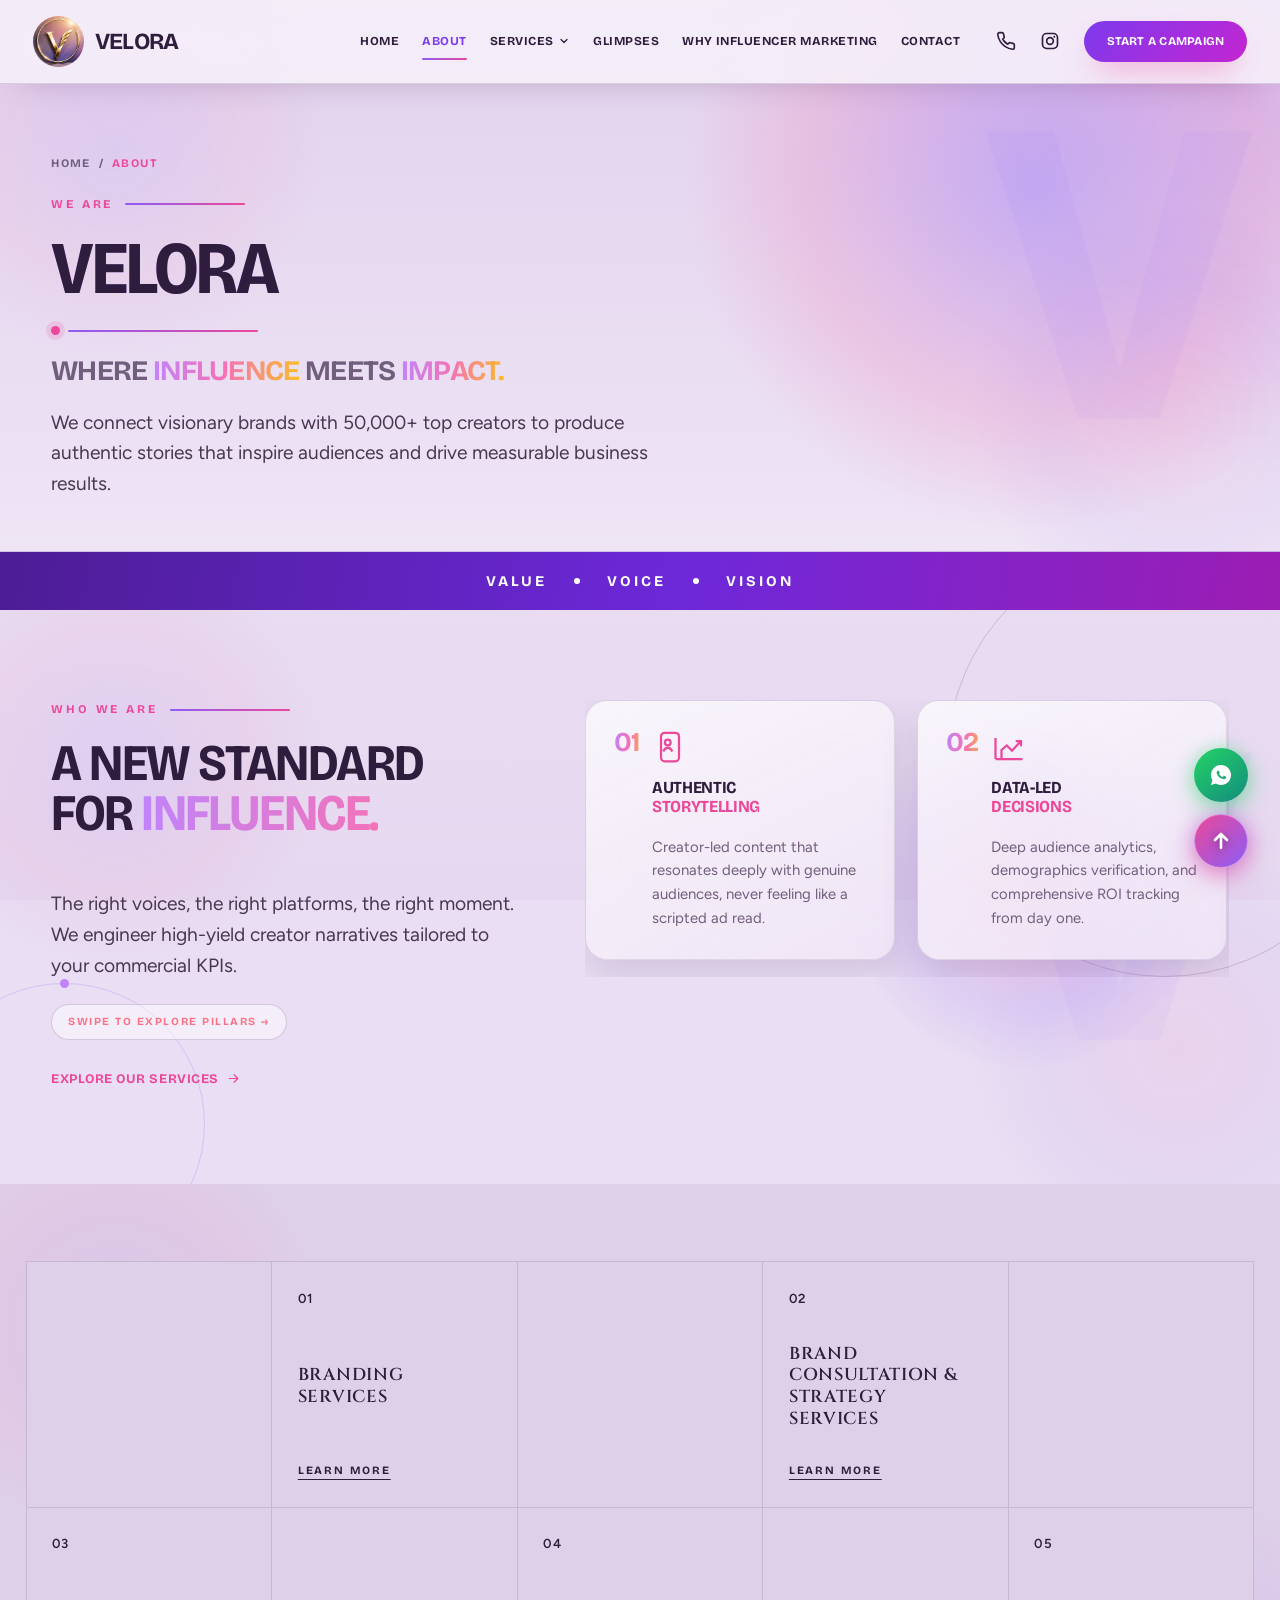
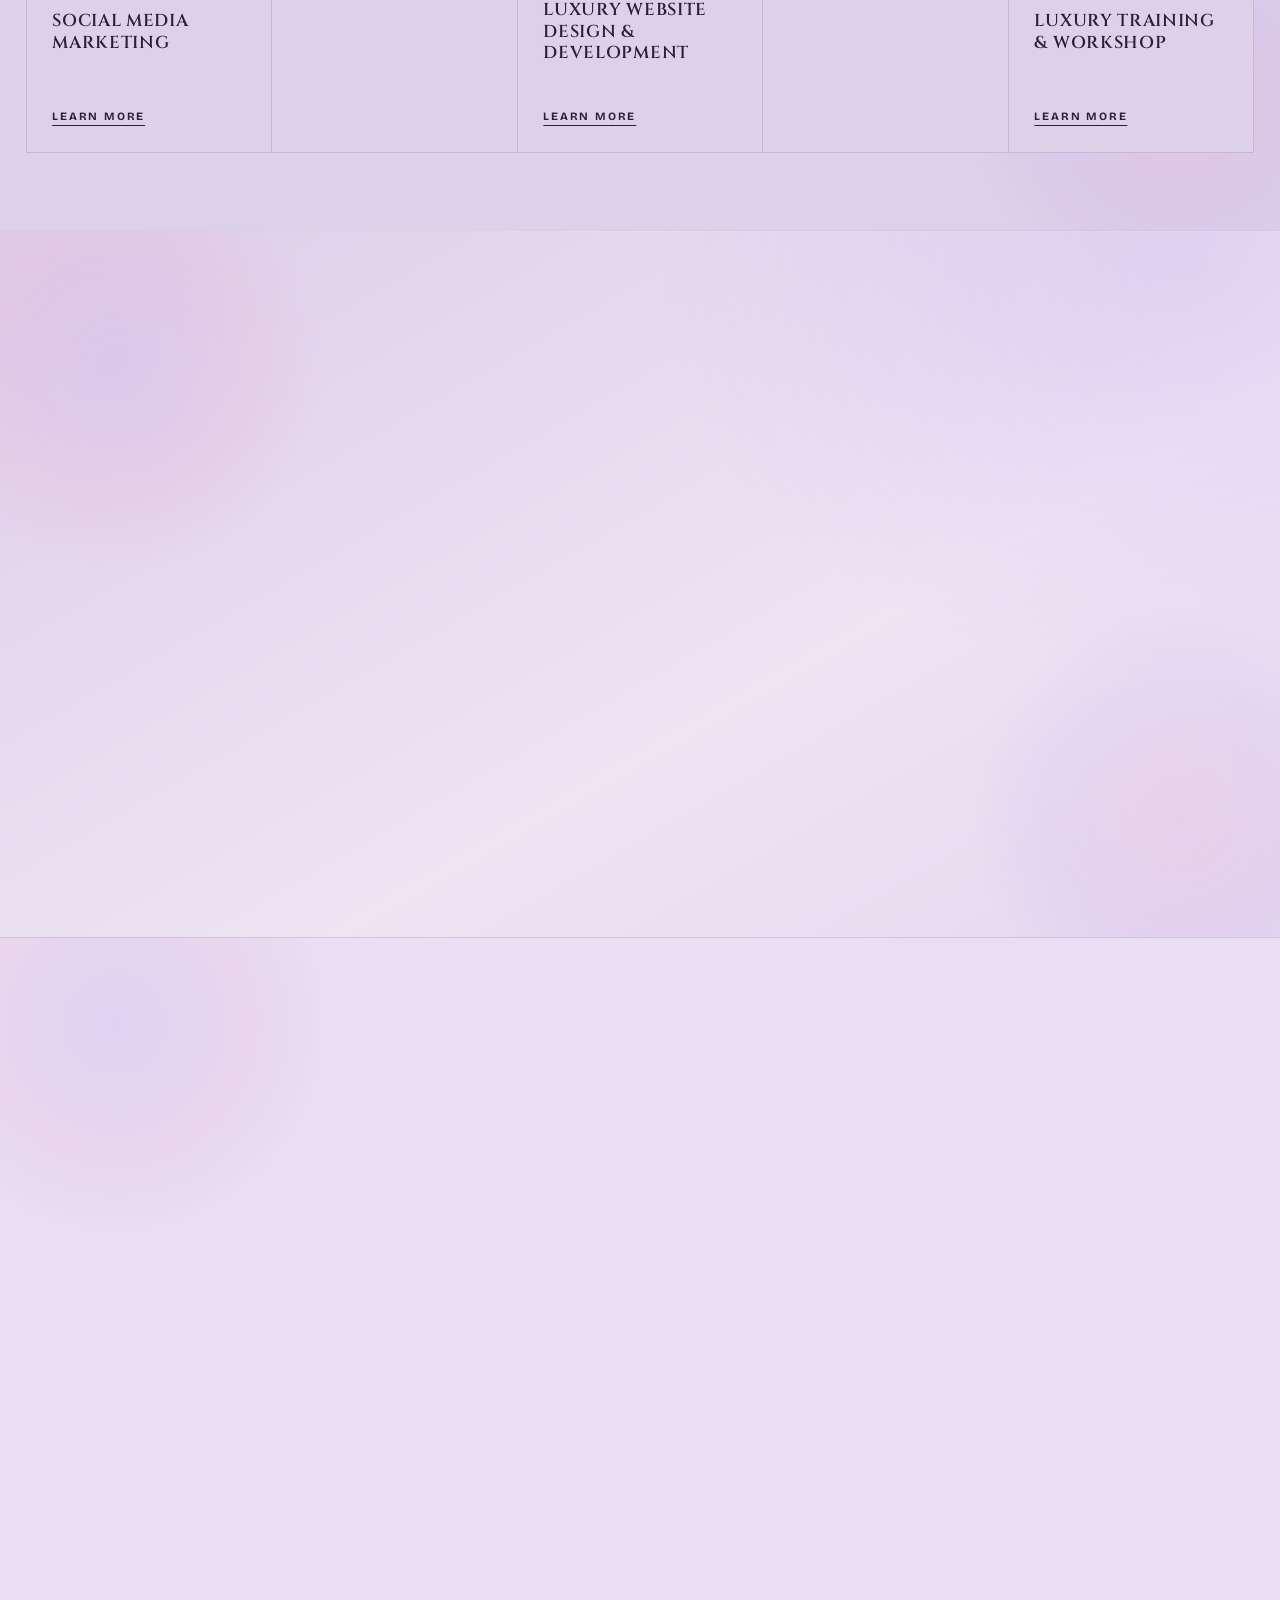
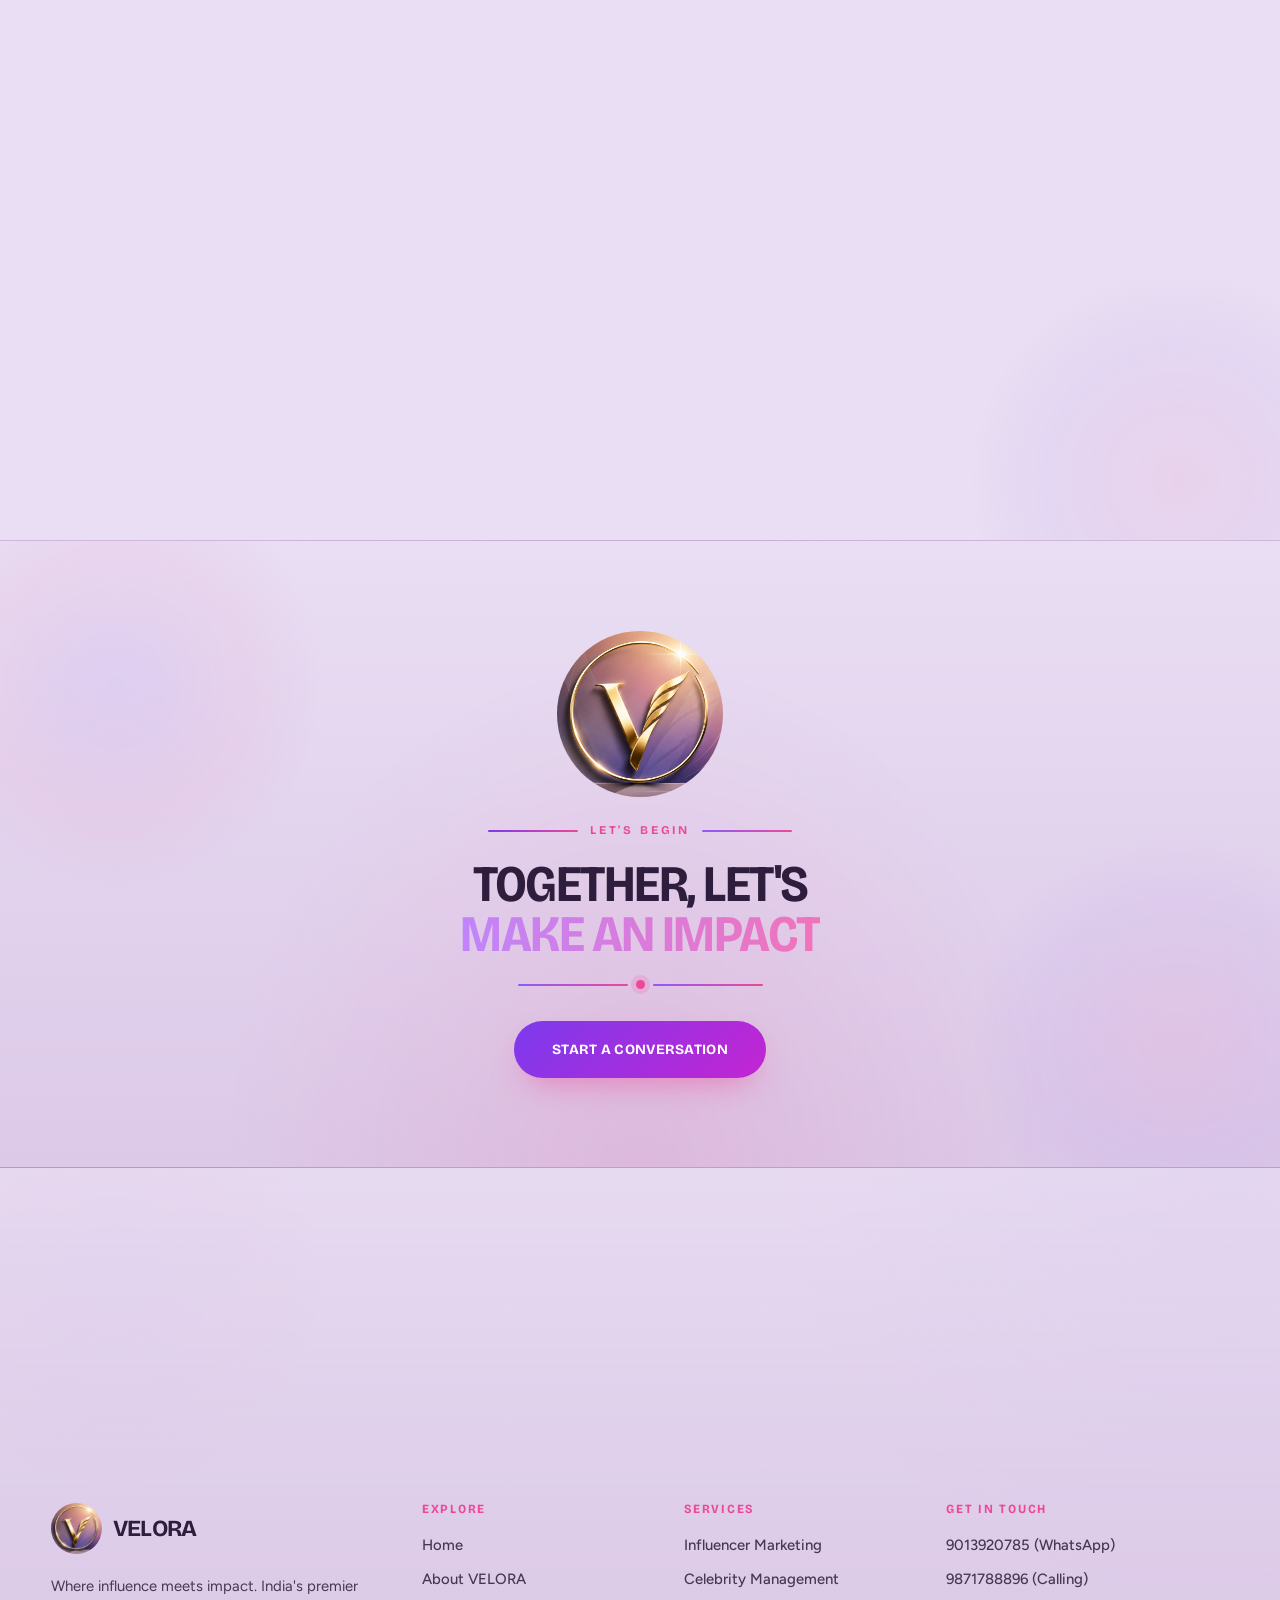
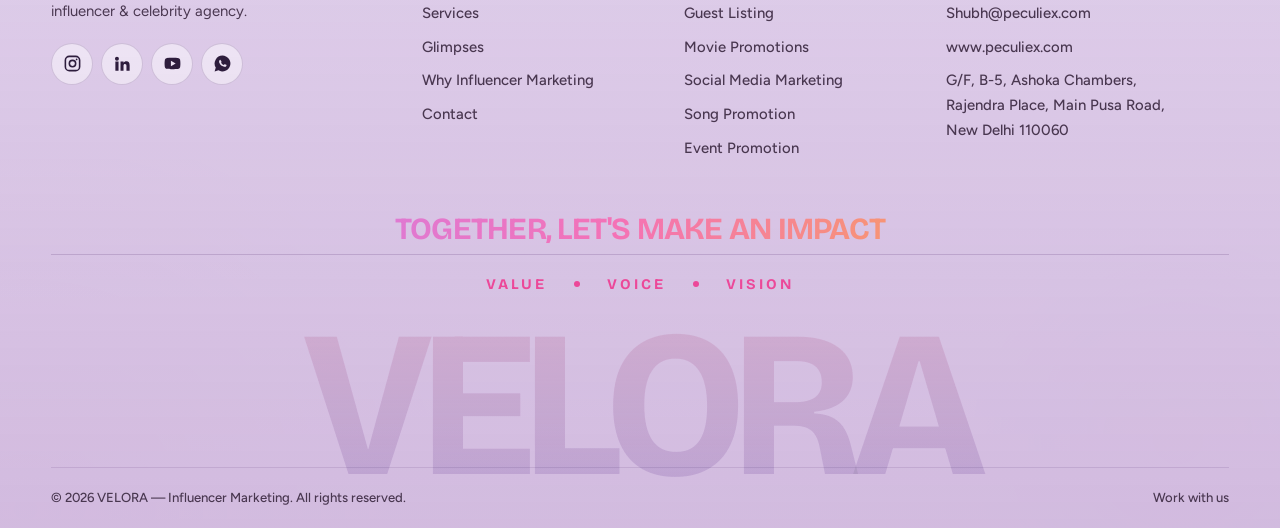
==== about.html @ 243b94a5 "Standardize footer across all pages to match home page with full contact details, emblem, and links" ====
<!DOCTYPE html>
<html lang="en">
<head>
<meta charset="UTF-8">
<meta name="viewport" content="width=device-width, initial-scale=1">
<title>About VELORA | Influencer Marketing Agency, New Delhi</title>
<meta name="description" content="We are VELORA — an influencer marketing agency connecting visionary brands with 50,000+ top creators. Meet founder & CEO Shubh Gupta.">
<meta name="theme-color" content="#8b5cf6">
<link rel="icon" type="image/png" href="assets/favicon-96x96.png" sizes="96x96">
<link rel="icon" type="image/png" href="assets/favicon-32x32.png" sizes="32x32">
<link rel="shortcut icon" href="assets/favicon.ico">
<link rel="apple-touch-icon" sizes="180x180" href="assets/apple-touch-icon.png">
<link rel="manifest" href="site.webmanifest">
<link rel="preconnect" href="https://fonts.googleapis.com">
<link rel="preconnect" href="https://fonts.gstatic.com" crossorigin>
<link href="https://fonts.googleapis.com/css2?family=Bricolage+Grotesque:opsz,wdth,wght@12..96,75..100,200..800&family=Cinzel:wght@500;600;700;800&family=Cormorant+Garamond:ital,wght@0,400;0,600;0,700;1,400&family=Figtree:ital,wght@0,300..900;1,300..900&display=swap" rel="stylesheet">
<link rel="stylesheet" href="style.css?v=20260826-11">
<link rel="stylesheet" href="theme.css?v=20260826-1">
    <!-- Enables the section load-in in style.css section 40. Inline and in
         <head> on purpose: it must land before first paint so sections are
         never shown and then snapped to hidden, and if scripting is off the
         class never arrives and everything simply stays visible. -->
    <script>document.documentElement.classList.add('has-sectfx');</script>
</head>
<body>

<div class="scroll-progress" aria-hidden="true"></div>

<!-- ============ NAV ============ -->
<header class="nav">
    <div class="nav-inner">
        <a class="brand" href="index.html" aria-label="VELORA home">
            <span class="brand-badge"><img src="assets/velora-emblem.png" alt=""></span>
            <span class="brand-word">VELORA</span>
        </a>

        <nav aria-label="Primary">
            <ul class="nav-menu">
                <li><a class="nav-link" href="index.html">Home</a></li>
                <li><a class="nav-link" href="about.html" aria-current="page">About</a></li>
                <li>
                    <a class="nav-link" href="services.html">Services <svg class="nav-caret" viewBox="0 0 24 24" fill="none" stroke="currentColor" stroke-width="2.5" stroke-linecap="round" stroke-linejoin="round"><path d="M6 9l6 6 6-6"/></svg></a>
                    <div class="nav-sub">
                        <a href="services.html#influencer">Influencer Marketing</a>
                        <a href="services.html#celebrity">Celebrity Management</a>
                        <a href="services.html#guest-listing">Guest Listing</a>
                        <a href="services.html#movie">Movie Promotions</a>
                        <a href="services.html#social">Social Media Marketing</a>
                        <a href="services.html#song">Song Promotion</a>
                        <a href="services.html#event">Event Promotion</a>
                    </div>
                </li>
                <li><a class="nav-link" href="glimpses.html">Glimpses</a></li>
                <li><a class="nav-link" href="why-influencer-marketing.html">Why Influencer Marketing</a></li>
                <li><a class="nav-link" href="contact.html">Contact</a></li>
            </ul>
        </nav>

        <div class="nav-cta">
            <div class="nav-icons">
                <a class="nav-ic" href="tel:+919871788896" aria-label="Call VELORA">
                    <svg viewBox="0 0 24 24" fill="none" stroke="currentColor" stroke-width="2" stroke-linecap="round" stroke-linejoin="round"><path d="M22 16.9v3a2 2 0 0 1-2.2 2 19.8 19.8 0 0 1-8.6-3.1 19.5 19.5 0 0 1-6-6A19.8 19.8 0 0 1 2.1 4.2 2 2 0 0 1 4.1 2h3a2 2 0 0 1 2 1.7c.1 1 .4 1.9.7 2.8a2 2 0 0 1-.5 2.1L8.1 9.9a16 16 0 0 0 6 6l1.3-1.3a2 2 0 0 1 2.1-.4c.9.3 1.8.6 2.8.7a2 2 0 0 1 1.7 2z" /></svg>
                </a>
                <a class="nav-ic" href="https://www.instagram.com/" target="_blank" rel="noopener" aria-label="VELORA on Instagram">
                    <svg viewBox="0 0 24 24" fill="none" stroke="currentColor" stroke-width="2"><rect x="3" y="3" width="18" height="18" rx="5" /><circle cx="12" cy="12" r="4" /><circle cx="17.2" cy="6.8" r="1.2" fill="currentColor" stroke="none" /></svg>
                </a>
            </div>
            <a class="btn btn-gold btn-sm magnetic" href="contact.html">Start a Campaign</a>
            <button class="burger" aria-label="Menu" aria-expanded="false" aria-controls="drawer">
                <span></span><span></span><span></span>
            </button>
        </div>
    </div>
</header>

<div class="nav-drawer" id="drawer">
  <nav class="drawer-menu" aria-label="Mobile">
    <a href="index.html"      style="--i:0"><small>01</small> Home</a>
    <a href="about.html"      style="--i:1"><small>02</small> About</a>
    <a href="services.html"   style="--i:2"><small>03</small> Services</a>
    <a href="glimpses.html"   style="--i:3"><small>04</small> Glimpses</a>
    <a href="why-influencer-marketing.html" style="--i:4"><small>05</small> Why Influencer Marketing</a>
    <a href="contact.html"    style="--i:5"><small>06</small> Contact</a>
  </nav>
  <div class="drawer-foot">
    <a href="tel:+919871788896">+91 98717 88896</a>
    <a href="mailto:Shubh@peculiex.com">Shubh@peculiex.com</a>
    <a href="https://www.peculiex.com" target="_blank" rel="noopener">www.peculiex.com</a>
  </div>
</div>

<main>

  <!-- ============ PAGE HEAD ============ -->
  <section class="page-head">
    <div class="shell">
      <p class="breadcrumb"><a href="index.html">Home</a> / <span>About</span></p>
      <p class="eyebrow" data-reveal>We Are</p>
      <h1 class="display-1 gold-solid" data-reveal style="--d:60ms">VELORA</h1>
      <div class="rule left" data-reveal><span class="spark"></span></div>
      <p class="tag-line" data-reveal style="--d:120ms">Where <em>Influence</em> Meets <em>Impact.</em></p>
      <p class="lead" data-reveal style="margin-top:1.25rem;--d:160ms">
        We connect visionary brands with 50,000+ top creators to produce authentic stories that inspire audiences and drive measurable business results.
      </p>
    </div>
    <span class="watermark" aria-hidden="true">V</span>
  </section>

  <div class="vvv">Value <i></i> Voice <i></i> Vision</div>

  <!-- ============ WHO WE ARE (SWIPE ON SCROLLING DOWN) ============ -->
  <section class="section" id="who-we-are">
    <!-- Background UI Circle Animations (influencer.in style) -->
    <div class="ui-circle-bg" aria-hidden="true">
      <div class="circle-ring ring-1"></div>
      <div class="circle-ring ring-2"></div>
      <div class="pulse-node n1"></div>
    </div>
    <span class="watermark" aria-hidden="true">V</span>

    <div class="shell slide-split">
      <div class="slide-copy">
        <p class="eyebrow" data-reveal>Who We Are</p>
        <h2 class="display-2" data-reveal style="--d:60ms">
          A New Standard<br>For <span class="gold-solid">Influence.</span>
        </h2>
        <div class="rule left" data-reveal><span class="spark"></span></div>
        <p class="lead" data-reveal style="--d:120ms">
          The right voices, the right platforms, the right moment. We engineer high-yield creator
          narratives tailored to your commercial KPIs.
        </p>
        <div class="swipe-hint" data-reveal style="--d:180ms">
          <span>Swipe to explore pillars &rarr;</span>
        </div>
        <p style="margin-top:1.5rem" data-reveal>
          <a class="link-line" href="services.html">
            Explore Our Services
            <svg viewBox="0 0 24 24" fill="none" stroke="currentColor" stroke-width="1.8"
              stroke-linecap="round" stroke-linejoin="round">
              <path d="M5 12h14M13 6l6 6-6 6" />
            </svg>
          </a>
        </p>
      </div>

      <div class="swipe-container" data-reveal style="--d:120ms">
        <div class="swipe-track">
          <article class="offer-item swipe-card">
            <span class="offer-num">01</span>
            <div class="offer-icon">
              <svg viewBox="0 0 24 24" fill="none" stroke="currentColor" stroke-width="1.5">
                <rect x="6" y="2.5" width="12" height="19" rx="2.5" />
                <circle cx="10.5" cy="9" r="1.9" />
                <path d="M7.5 15c.6-1.6 1.7-2.4 3-2.4s2.4.8 3 2.4" />
              </svg>
            </div>
            <h3 class="offer-name">Authentic<b>Storytelling</b></h3>
            <p class="offer-desc">Creator-led content that resonates deeply with genuine audiences,
              never feeling like a scripted ad read.</p>
          </article>

          <article class="offer-item swipe-card">
            <span class="offer-num">02</span>
            <div class="offer-icon">
              <svg viewBox="0 0 24 24" fill="none" stroke="currentColor" stroke-width="1.5">
                <path d="M3 20V6M3 20h18" />
                <path d="M7 20v-6l3.5-3 3.5 3.5L20 8" />
                <path d="M16.5 8H20v3.5" />
              </svg>
            </div>
            <h3 class="offer-name">Data-Led<b>Decisions</b></h3>
            <p class="offer-desc">Deep audience analytics, demographics verification, and comprehensive
              ROI tracking from day one.</p>
          </article>

          <article class="offer-item swipe-card">
            <span class="offer-num">03</span>
            <div class="offer-icon">
              <svg viewBox="0 0 24 24" fill="none" stroke="currentColor" stroke-width="1.5">
                <path
                  d="M12 3.2 14.7 9l6.3.8-4.6 4.3 1.2 6.2L12 17.4 6.4 20.3l1.2-6.2L3 9.8 9.3 9 12 3.2z" />
              </svg>
            </div>
            <h3 class="offer-name">Curated<b>Creator Network</b></h3>
            <p class="offer-desc">50,000+ thoroughly vetted influencers selected for brand synergy, high
              engagement rate, and zero bot traffic.</p>
          </article>

          <article class="offer-item swipe-card">
            <span class="offer-num">04</span>
            <div class="offer-icon">
              <svg viewBox="0 0 24 24" fill="none" stroke="currentColor" stroke-width="1.5">
                <path d="M4 13.5a8 8 0 0 1 16 0" />
                <rect x="2.5" y="13" width="3.8" height="6.5" rx="1.7" />
                <rect x="17.7" y="13" width="3.8" height="6.5" rx="1.7" />
              </svg>
            </div>
            <h3 class="offer-name">End-To-End<b>Execution</b></h3>
            <p class="offer-desc">From strategy, negotiations, contracts, content approvals to live
              tracking and final analytics.</p>
          </article>
        </div>
      </div>
    </div>
  </section>

  <!-- ============ LUXURY EDITORIAL GRID SERVICES & PILLARS ============ -->
  <section class="section luxury-grid-section">
    <div class="shell shell-wide">
      <div class="luxury-grid-container">
        <!-- Row 1: (Empty) | (01 Branding Services) | (Empty) | (02 Brand Consultation & Strategy) | (Empty) -->
        <div class="luxury-grid-cell luxury-empty-cell" aria-hidden="true"></div>

        <a href="services.html#influencer" class="luxury-grid-cell luxury-card-item" data-reveal style="--d:40ms">
          <div class="luxury-card-inner">
            <span class="luxury-card-num">01</span>
            <h3 class="luxury-card-title">BRANDING<br>SERVICES</h3>
            <span class="luxury-card-cta">LEARN MORE</span>
          </div>
        </a>

        <div class="luxury-grid-cell luxury-empty-cell" aria-hidden="true"></div>

        <a href="services.html#celebrity" class="luxury-grid-cell luxury-card-item" data-reveal style="--d:80ms">
          <div class="luxury-card-inner">
            <span class="luxury-card-num">02</span>
            <h3 class="luxury-card-title">BRAND<br>CONSULTATION &amp;<br>STRATEGY<br>SERVICES</h3>
            <span class="luxury-card-cta">LEARN MORE</span>
          </div>
        </a>

        <div class="luxury-grid-cell luxury-empty-cell" aria-hidden="true"></div>

        <!-- Row 2: (03 Social Media Marketing) | (Empty) | (04 Luxury Website Design) | (Empty) | (05 Luxury Training) -->
        <a href="services.html#social" class="luxury-grid-cell luxury-card-item" data-reveal style="--d:120ms">
          <div class="luxury-card-inner">
            <span class="luxury-card-num">03</span>
            <h3 class="luxury-card-title">SOCIAL MEDIA<br>MARKETING</h3>
            <span class="luxury-card-cta">LEARN MORE</span>
          </div>
        </a>

        <div class="luxury-grid-cell luxury-empty-cell" aria-hidden="true"></div>

        <a href="services.html#event" class="luxury-grid-cell luxury-card-item" data-reveal style="--d:160ms">
          <div class="luxury-card-inner">
            <span class="luxury-card-num">04</span>
            <h3 class="luxury-card-title">LUXURY WEBSITE<br>DESIGN &amp;<br>DEVELOPMENT</h3>
            <span class="luxury-card-cta">LEARN MORE</span>
          </div>
        </a>

        <div class="luxury-grid-cell luxury-empty-cell" aria-hidden="true"></div>

        <a href="services.html#guest-listing" class="luxury-grid-cell luxury-card-item" data-reveal style="--d:200ms">
          <div class="luxury-card-inner">
            <span class="luxury-card-num">05</span>
            <h3 class="luxury-card-title">LUXURY TRAINING<br>&amp; WORKSHOP</h3>
            <span class="luxury-card-cta">LEARN MORE</span>
          </div>
        </a>
      </div>
    </div>
  </section>

  <!-- ============ STORY & MISSION / VISION ============ -->
  <section class="section tint">
    <div class="shell slide-split">
      <div class="slide-copy">
        <p class="eyebrow" data-reveal>Our Story</p>
        <h2 class="display-2" data-reveal style="--d:60ms">Built To Fix<br><span class="gold-solid">A Broken Model</span></h2>
        <div class="rule left" data-reveal><span class="spark"></span></div>
        <p class="lead" data-reveal style="--d:120ms">
          Influencer marketing has long been plagued by vanity follower counts and detached ad reads. VELORA was founded to operate as a performance discipline backed by creative excellence.
        </p>
      </div>

      <div class="offer one">
        <article class="offer-item" data-reveal><span class="offer-num">01</span>
          <h3 class="offer-name">Our<b>Mission</b></h3>
          <p class="offer-desc">To make every brand–creator collaboration feel earned, authentic, and commercially viable for both parties.</p>
        </article>
        <article class="offer-item" data-reveal><span class="offer-num">02</span>
          <h3 class="offer-name">Our<b>Vision</b></h3>
          <p class="offer-desc">To become the trusted authority that top consumer enterprises, film studios, and hyper-growth brands call first for culture-shaping campaigns.</p>
        </article>
        <article class="offer-item" data-reveal><span class="offer-num">03</span>
          <h3 class="offer-name">Our<b>Values</b></h3>
          <p class="offer-desc"><strong>Value</strong>: Measurable return on every rupee spent.<br><strong>Voice</strong>: Guarding the creator's organic tone.<br><strong>Vision</strong>: Sustainable, multi-campaign brand equity.</p>
        </article>
      </div>
    </div>
  </section>

  <!-- ============ ABOUT CEO & CREATOR SHOWCASE (BENTO UGC GRID) ============ -->
  <section class="section" id="founder">
    <div class="shell">
      <div class="founder-header-block">
        <div class="founder-header-left">
          <p class="eyebrow" data-reveal>Meet Our Founder &amp; CEO</p>
          <h2 class="founder-name" data-reveal style="--d:60ms">
            Shubh <span class="gold-solid">Gupta</span>
          </h2>
          <p class="founder-role" data-reveal style="--d:100ms">Founder &amp; CEO, VELORA</p>
          <div class="rule left" data-reveal><span class="spark"></span></div>
        </div>
        <div class="founder-header-right" data-reveal style="--d:140ms">
          <div class="pullquote">
            <blockquote>At VELORA, we don't just run campaigns, we build <span class="hl">influence that lasts</span>.</blockquote>
          </div>
          <p class="lead" style="margin-top: 0.75rem;">
            Driving the new era of influencer and experiential marketing across India with high-impact partnerships and strategic clarity.
          </p>
          <div class="founder-actions" style="margin-top: 1.25rem; display: flex; gap: 1rem; flex-wrap: wrap;">
            <a class="btn btn-gold btn-sm magnetic" href="contact.html">Talk To Shubh</a>
            <a class="btn btn-ghost btn-sm magnetic" href="tel:+919871788896">
              <svg viewBox="0 0 24 24" width="14" height="14" fill="none" stroke="currentColor" stroke-width="2" stroke-linecap="round" style="margin-right: 4px; vertical-align: -2px;"><path d="M22 16.92v3a2 2 0 0 1-2.18 2 19.79 19.79 0 0 1-8.63-3.07 19.5 19.5 0 0 1-6-6 19.79 19.79 0 0 1-3.07-8.67A2 2 0 0 1 4.11 2h3a2 2 0 0 1 2 1.72 12.84 12.84 0 0 0 .7 2.81 2 2 0 0 1-.45 2.11L8.09 9.91a16 16 0 0 0 6 6l1.27-1.27a2 2 0 0 1 2.11-.45 12.84 12.84 0 0 0 2.81.7A2 2 0 0 1 22 16.92z"/></svg>
              Call Direct
            </a>
          </div>
        </div>
      </div>

      <!-- Circular Orbit CEO & Creator Ecosystem Showcase -->
      <div class="ceo-orbit-wrapper" data-reveal="zoom" style="--d:180ms">
        <!-- Background Glowing Orbit Track Rings -->
        <div class="orbit-halo-glow" aria-hidden="true"></div>
        <div class="orbit-ring orbit-ring-outer" aria-hidden="true"></div>
        <div class="orbit-ring orbit-ring-mid" aria-hidden="true"></div>
        <div class="orbit-ring orbit-ring-inner" aria-hidden="true"></div>

        <!-- Floating Ambient Stat Badges -->
        <div class="orbit-stat-pill stat-pill-tl">
          <svg viewBox="0 0 24 24" fill="none" stroke="currentColor" stroke-width="2"><path d="M12 2l3.09 6.26L22 9.27l-5 4.87 1.18 6.88L12 17.77l-6.18 3.25L7 14.14 2 9.27l6.91-1.01L12 2z"/></svg>
          <span>50,000+ Creators Network</span>
        </div>
        <div class="orbit-stat-pill stat-pill-tr">
          <svg viewBox="0 0 24 24" fill="none" stroke="currentColor" stroke-width="2"><polygon points="13 2 3 14 12 14 11 22 21 10 12 10 13 2"/></svg>
          <span>3.8x Viral Reach</span>
        </div>
        <div class="orbit-stat-pill stat-pill-bl">
          <svg viewBox="0 0 24 24" fill="none" stroke="currentColor" stroke-width="2"><path d="M6 3h12l4 6-10 13L2 9z"/><path d="M11 3 8 9l4 13 4-13-3-6"/><path d="M2 9h20"/></svg>
          <span>A-List Celebrity Desk</span>
        </div>
        <div class="orbit-stat-pill stat-pill-br">
          <svg viewBox="0 0 24 24" fill="none" stroke="currentColor" stroke-width="2"><circle cx="12" cy="12" r="10"/><path d="M12 2a15.3 15.3 0 0 1 4 10 15.3 15.3 0 0 1-4 10 15.3 15.3 0 0 1-4-10 15.3 15.3 0 0 1 4-10z"/></svg>
          <span>Pan-India Brand IP</span>
        </div>

        <!-- Orbiting Satellite Nodes (Around the Center Circle) -->
        <div class="orbit-satellites-track">
          
          <!-- Satellite 1: Top (Nora Fatehi) -->
          <div class="orbit-node node-1">
            <div class="orbit-node-inner">
              <img src="assets/talent/nora-fatehi.jpg" alt="Nora Fatehi" loading="lazy">
              <div class="orbit-node-info">
                <strong>Nora Fatehi</strong>
                <span class="node-tag">Celebrity</span>
              </div>
            </div>
          </div>

          <!-- Satellite 2: Top-Right (Tamannaah Bhatia) -->
          <div class="orbit-node node-2">
            <div class="orbit-node-inner">
              <img src="assets/talent/tamannaah-bhatia.jpg" alt="Tamannaah Bhatia" loading="lazy">
              <div class="orbit-node-info">
                <strong>Tamannaah</strong>
                <span class="node-tag">Cinema Star</span>
              </div>
            </div>
          </div>

          <!-- Satellite 3: Right (Anjali Arora) -->
          <div class="orbit-node node-3">
            <div class="orbit-node-inner">
              <img src="assets/talent/anjali-arora.jpg" alt="Anjali Arora" loading="lazy">
              <div class="orbit-node-info">
                <strong>Anjali Arora</strong>
                <span class="node-tag">500K+ Sensation</span>
              </div>
            </div>
          </div>

          <!-- Satellite 4: Bottom-Right (Elvish Yadav) -->
          <div class="orbit-node node-4">
            <div class="orbit-node-inner">
              <img src="assets/talent/elvish-yadav.jpg" alt="Elvish Yadav" loading="lazy">
              <div class="orbit-node-info">
                <strong>Elvish Yadav</strong>
                <span class="node-tag">Digital Star</span>
              </div>
            </div>
          </div>

          <!-- Satellite 5: Bottom (Badshah) -->
          <div class="orbit-node node-5">
            <div class="orbit-node-inner">
              <img src="assets/talent/badshah.jpg" alt="Badshah" loading="lazy">
              <div class="orbit-node-info">
                <strong>Badshah</strong>
                <span class="node-tag">Music Icon</span>
              </div>
            </div>
          </div>

          <!-- Satellite 6: Bottom-Left (Munawar Faruqui) -->
          <div class="orbit-node node-6">
            <div class="orbit-node-inner">
              <img src="assets/talent/munawar-faruqui.jpg" alt="Munawar Faruqui" loading="lazy">
              <div class="orbit-node-info">
                <strong>Munawar</strong>
                <span class="node-tag">Trendsetter</span>
              </div>
            </div>
          </div>

          <!-- Satellite 7: Left (Elnaaz Norouzi) -->
          <div class="orbit-node node-7">
            <div class="orbit-node-inner">
              <img src="assets/talent/elnaaz-norouzi.jpg" alt="Elnaaz Norouzi" loading="lazy">
              <div class="orbit-node-info">
                <strong>Elnaaz N.</strong>
                <span class="node-tag">Global Star</span>
              </div>
            </div>
          </div>

          <!-- Satellite 8: Top-Left (Chandrika Dixit) -->
          <div class="orbit-node node-8">
            <div class="orbit-node-inner">
              <img src="assets/talent/chandrika-dixit.jpg" alt="Chandrika Dixit" loading="lazy">
              <div class="orbit-node-info">
                <strong>Chandrika D.</strong>
                <span class="node-tag">Viral Star</span>
              </div>
            </div>
          </div>

        </div>

        <!-- ============ MAIN CENTER CIRCLE (CEO SHUBH GUPTA) ============ -->
        <div class="orbit-center-hub">
          <div class="center-hub-ring-pulse"></div>
          <div class="center-hub-avatar-frame">
            <img src="assets/main_ceo.PNG" alt="Shubh Gupta - Founder & CEO VELORA">
            <span class="center-hub-crown" title="Founder & CEO">
              <svg viewBox="0 0 24 24" fill="none" stroke="currentColor" stroke-width="2"><path d="M12 2l3.09 6.26L22 9.27l-5 4.87 1.18 6.88L12 17.77l-6.18 3.25L7 14.14 2 9.27l6.91-1.01L12 2z"/></svg>
            </span>
          </div>
          <div class="center-hub-label-card">
            <div class="center-hub-name">
              Shubh Gupta
              <svg class="verified-check" viewBox="0 0 24 24" fill="currentColor"><path d="M12 2C6.48 2 2 6.48 2 12s4.48 10 10 10 10-4.48 10-10S17.52 2 12 2zm-2 15-5-5 1.41-1.41L10 14.17l7.59-7.59L19 8l-9 9z"/></svg>
            </div>
            <div class="center-hub-title">Founder &amp; CEO, VELORA</div>
          </div>
        </div>

      </div>
    </div>
  </section>

  <!-- ============ CTA ============ -->
  <section class="cta-band">
    <canvas class="confetti" aria-hidden="true"></canvas>
    <div class="shell">
      <img class="emblem" src="assets/velora-emblem.png" alt="" data-reveal="zoom">
      <p class="eyebrow centered" data-reveal>Let's Begin</p>
      <h2 class="display-2" data-reveal style="--d:60ms">Together, Let's<br><span class="gold-solid">Make An Impact</span></h2>
      <div class="rule" data-reveal><span class="spark"></span></div>
      <p style="margin-top:2rem" data-reveal><a class="btn btn-gold btn-lg magnetic" href="contact.html">Start A Conversation</a></p>
    </div>
  </section>

</main>

  <!-- ============ QYOU-INSPIRED FOOTER WITH AMBIENT VIDEO ============ -->
  <footer class="footer">
    <div class="footer-video-wrap" aria-hidden="true">
      <video src="assets/showreel.mp4" muted loop playsinline autoplay preload="none" data-bg-video></video>
    </div>

    <div class="shell">
      <div class="footer-shout" data-reveal>
        <h2 class="gold-text">Let's Talk</h2>
        <a class="footer-mail" href="mailto:Shubh@peculiex.com">Shubh@peculiex.com</a>
      </div>

      <div class="footer-grid">
        <div class="footer-brand">
          <a class="brand footer-logo" href="index.html" aria-label="VELORA home" style="margin-bottom: 1.2rem;">
            <span class="brand-badge"><img src="assets/velora-emblem.png" alt="VELORA"></span>
            <span class="brand-word">VELORA</span>
          </a>
          <p>Where influence meets impact. India's premier influencer &amp; celebrity agency.</p>
          <div class="socials">
            <a href="https://www.instagram.com/" target="_blank" rel="noopener" aria-label="Instagram">
              <svg viewBox="0 0 24 24" fill="none" stroke="currentColor" stroke-width="2">
                <rect x="3" y="3" width="18" height="18" rx="5" />
                <circle cx="12" cy="12" r="4" />
                <circle cx="17.2" cy="6.8" r="1.1" fill="currentColor" stroke="none" />
              </svg>
            </a>
            <a href="https://linkedin.com" target="_blank" rel="noopener" aria-label="LinkedIn">
              <svg viewBox="0 0 24 24" fill="currentColor">
                <path
                  d="M4.98 3.5A2.5 2.5 0 1 0 5 8.5a2.5 2.5 0 0 0 0-5zM3 9.5h4V21H3zM9.5 9.5h3.8v1.6c.6-1 1.9-1.9 3.7-1.9 2.7 0 4 1.7 4 5V21h-4v-6c0-1.5-.6-2.4-1.9-2.4-1.1 0-1.8.8-1.8 2.4V21h-3.8z" />
              </svg>
            </a>
            <a href="https://youtube.com" target="_blank" rel="noopener" aria-label="YouTube">
              <svg viewBox="0 0 24 24" fill="currentColor">
                <path
                  d="M21.6 7.2a2.7 2.7 0 0 0-1.9-1.9C18 4.8 12 4.8 12 4.8s-6 0-7.7.5A2.7 2.7 0 0 0 2.4 7.2C2 8.9 2 12 2 12s0 3.1.4 4.8a2.7 2.7 0 0 0 1.9 1.9c1.7.5 7.7.5 7.7.5s6 0 7.7-.5a2.7 2.7 0 0 0 1.9-1.9c.4-1.7.4-4.8.4-4.8s0-3.1-.4-4.8zM10 15.5v-7l6 3.5z" />
              </svg>
            </a>
            <a href="https://wa.me/919013920785" target="_blank" rel="noopener" aria-label="WhatsApp">
              <svg viewBox="0 0 24 24" fill="currentColor">
                <path
                  d="M12 2a10 10 0 0 0-8.5 15.2L2 22l4.9-1.4A10 10 0 1 0 12 2zm-2.8 5.9h.4c.2 0 .3 0 .5.4l.6 1.5c.1.2.1.3 0 .5l-.4.5c-.1.1-.2.2-.1.4.2.2.6.9 1.3 1.5.9.8 1.7 1.1 1.9 1.2.2.1.4.1.5-.1l.7-.9c.1-.2.3-.2.5-.1l1.5.7c.2.1.4.2.4.3.1.1.1.6-.1 1.2-.2.6-1.2 1.2-1.7 1.2-.4 0-.8.1-2.7-.6-2.3-.9-3.7-3.2-3.8-3.4-.1-.2-1-1.4-1-2.5s.6-1.7.9-2c.2-.3.5-.3.7-.3z" />
              </svg>
            </a>
          </div>
        </div>

        <div>
          <h5>Explore</h5>
          <div class="footer-links">
            <a href="index.html">Home</a>
            <a href="about.html">About VELORA</a>
            <a href="services.html">Services</a>
            <a href="glimpses.html">Glimpses</a>
            <a href="why-influencer-marketing.html">Why Influencer Marketing</a>
            <a href="contact.html">Contact</a>
          </div>
        </div>

        <div>
          <h5>Services</h5>
          <div class="footer-links">
            <a href="services.html#influencer">Influencer Marketing</a>
            <a href="services.html#celebrity">Celebrity Management</a>
            <a href="services.html#guest-listing">Guest Listing</a>
            <a href="services.html#movie">Movie Promotions</a>
            <a href="services.html#social">Social Media Marketing</a>
            <a href="services.html#song">Song Promotion</a>
            <a href="services.html#event">Event Promotion</a>
          </div>
        </div>

        <div>
          <h5>Get In Touch</h5>
          <div class="footer-links">
            <a href="https://wa.me/919013920785" target="_blank" rel="noopener">9013920785 (WhatsApp)</a>
            <a href="tel:+919871788896">9871788896 (Calling)</a>
            <a href="mailto:Shubh@peculiex.com">Shubh@peculiex.com</a>
            <a href="https://www.peculiex.com" target="_blank" rel="noopener">www.peculiex.com</a>
            <a href="https://maps.google.com/?q=Ashoka+Chambers+Rajendra+Place+New+Delhi+110060"
              target="_blank" rel="noopener">G/F, B-5, Ashoka Chambers,<br>Rajendra Place, Main Pusa
              Road,<br>New Delhi 110060</a>
          </div>
        </div>
      </div>

      <div class="footer-script">
        <p class="script">Together, let's make an impact</p>
      </div>

      <div class="vvv">Value <i></i> Voice <i></i> Vision</div>

      <span class="footer-mega" aria-hidden="true">VELORA</span>

      <div class="footer-bottom">
        <span>&copy; <span data-year>2026</span> VELORA — Influencer Marketing. All rights reserved.</span>
        <span><a href="contact.html">Work with us</a></span>
      </div>
    </div>
  </footer>

<div class="floats">
  <a class="float-btn wa" href="https://wa.me/919013920785" target="_blank" rel="noopener" aria-label="Chat on WhatsApp">
    <svg viewBox="0 0 24 24" fill="currentColor"><path d="M12 2a10 10 0 0 0-8.5 15.2L2 22l4.9-1.4A10 10 0 1 0 12 2zm-2.8 5.9h.4c.2 0 .3 0 .5.4l.6 1.5c.1.2.1.3 0 .5l-.4.5c-.1.1-.2.2-.1.4.2.2.6.9 1.3 1.5.9.8 1.7 1.1 1.9 1.2.2.1.4.1.5-.1l.7-.9c.1-.2.3-.2.5-.1l1.5.7c.2.1.4.2.4.3.1.1.1.6-.1 1.2-.2.6-1.2 1.2-1.7 1.2-.4 0-.8.1-2.7-.6-2.3-.9-3.7-3.2-3.8-3.4-.1-.2-1-1.4-1-2.5s.6-1.7.9-2c.2-.3.5-.3.7-.3z"/></svg>
  </a>
  <button class="float-btn top" aria-label="Back to top">
    <svg viewBox="0 0 24 24" fill="none" stroke="currentColor" stroke-width="1.8" stroke-linecap="round" stroke-linejoin="round"><path d="M12 19V5M6 11l6-6 6 6"/></svg>
  </button>
</div>

<script src="script.js"></script>
</body>
</html>
---- style.css ----
/* ==========================================================================
   VELORA — Influencer Marketing
   Ultra-premium purple & pink gradient luxury theme.

   TYPEFACES
   Display is Bricolage Grotesque, body is Figtree — both SIL Open Font License
   via Google Fonts. Bricolage is genuinely part of oreo.com's own stack (they
   load it from Typekit); their headline face Pluto and body face Pluto Sans are
   commercial HVD Fonts and cannot be redistributed here, so Figtree stands in
   for Pluto Sans. Display sizes are deliberately smaller than the previous
   revision for an editorial luxury read rather than a poster shout.

   COLOUR — dark canvas, every text pairing contrast-checked
   white          on --canvas ....... 18.9:1
   --text-soft    on --canvas ....... 12.1:1
   --muted        on --canvas ........ 7.0:1
   --pink         on --canvas ........ 6.3:1
   --violet-light on --canvas ........ 5.6:1
   white          on --violet ........ 6.9:1
   white          on --pink .......... 4.6:1
   --rose is decorative only; as text on canvas it sits below the large-text
   threshold, so it is used for fills, borders and glows.
   ========================================================================== */

/* ---------- 1. Tokens ---------- */
:root {
    /* Rich Luxury Dark canvas — sleek deep velvet obsidian palette */
    --canvas: #090514;
    --canvas-2: #120a22;
    --canvas-3: #1b1033;

    /* Purple / pink spectrum. */
    --violet: #8b5cf6;
    --violet-bright: #a78bfa;
    --violet-light: #c084fc;
    --violet-deep: #4c1d95;
    --pink: #ec4899;
    --pink-bright: #f472b6;
    --pink-light: #fb7185;
    --rose: #f43f5e;
    --rose-light: #fb7185;

    /* Gold */
    --gold: #fbbf24;

    /* Type on the dark canvas */
    --text: #ffffff;
    --text-soft: #e2d9f3;
    --muted: #a594c4;

    /* Glass + hairlines */
    --glass: rgba(255, 255, 255, .04);
    --glass-strong: rgba(255, 255, 255, .08);
    --hair: rgba(168, 85, 247, .22);
    --hair-soft: rgba(168, 85, 247, .12);
    --hair-bright: rgba(255, 255, 255, .2);

    /* Gradients */
    --grad-primary: linear-gradient(135deg, #8b5cf6 0%, #ec4899 100%);
    --grad-rich: linear-gradient(135deg, #7c3aed 0%, #c026d3 50%, #ec4899 100%);
    --grad-text: linear-gradient(96deg, #c084fc 0%, #f472b6 48%, #fbbf24 100%);
    --grad-band: linear-gradient(150deg, #130a24 0%, #1c0f33 55%, #090514 100%);

    /* Coloured glows */
    --glow-violet: 0 0 35px -5px rgba(139, 92, 246, .45);
    --glow-pink: 0 0 35px -5px rgba(236, 72, 153, .42);
    --shadow-photo: 0 30px 60px -20px rgba(0, 0, 0, .8);
    --shadow-lift: 0 18px 40px -15px rgba(0, 0, 0, .6);

    --f-display: 'Bricolage Grotesque', 'Arial Black', system-ui, sans-serif;
    --f-body: 'Figtree', -apple-system, 'Segoe UI', Roboto, sans-serif;

    --shell: 1280px;
    --gutter: clamp(1.15rem, 4vw, 4rem);
    --nav-h: 84px;
    --ease: cubic-bezier(.22, 1, .36, 1);
    --spring: cubic-bezier(.34, 1.56, .64, 1);
}

/* ---------- 2. Reset ---------- */
*,
*::before,
*::after {
    box-sizing: border-box;
}

* {
    margin: 0;
    padding: 0;
}

html {
    scroll-behavior: smooth;
    -webkit-text-size-adjust: 100%;
    overflow-x: clip;
    width: 100%;
}

body {
    font-family: var(--f-body);
    font-size: clamp(.98rem, .3vw + .9rem, 1.04rem);
    font-weight: 400;
    line-height: 1.68;
    color: var(--text-soft);
    background: var(--canvas);
    overflow-x: clip;
    width: 100%;
    -webkit-font-smoothing: antialiased;
}

body.nav-open {
    overflow: hidden;
}

img,
video,
svg,
canvas {
    display: block;
    max-width: 100%;
}

img {
    height: auto;
}

a {
    color: inherit;
    text-decoration: none;
}

button,
input,
select,
textarea {
    font: inherit;
    color: inherit;
}

ul {
    list-style: none;
}

::selection {
    background: var(--pink);
    color: #fff;
}

:focus-visible {
    outline: 2px solid var(--pink);
    outline-offset: 3px;
    border-radius: 6px;
}

[hidden] {
    display: none !important;
}

/* Ambient radial mesh glow over the whole canvas */
body::before {
    content: '';
    position: fixed;
    inset: 0;
    z-index: -2;
    pointer-events: none;
    background:
        radial-gradient(58% 44% at 88% -4%, rgba(139, 92, 246, .22) 0%, transparent 62%),
        radial-gradient(52% 42% at 4% 22%, rgba(236, 72, 153, .16) 0%, transparent 64%),
        radial-gradient(60% 50% at 76% 82%, rgba(244, 63, 94, .12) 0%, transparent 66%),
        var(--canvas);
}

/* ---------- 3. Typography ---------- */
h1,
h2,
h3,
h4,
h5 {
    font-family: var(--f-display);
    font-weight: 700;
    font-stretch: 92%;
    line-height: .98;
    letter-spacing: -.03em;
    text-transform: uppercase;
    color: var(--text);
}

/* Reduced from the previous revision for an editorial luxury scale */
.display-1 {
    font-size: clamp(2.3rem, 5.8vw, 4.7rem);
}

.display-2 {
    font-size: clamp(1.85rem, 4.2vw, 3.2rem);
}

.display-3 {
    font-size: clamp(1.35rem, 2.4vw, 1.95rem);
}

.gold-solid,
.gold-text {
    background-image: var(--grad-text);
    -webkit-background-clip: text;
    background-clip: text;
    color: transparent;
    background-size: 220% 100%;
    animation: sheen 8s ease-in-out infinite;
}

@keyframes sheen {

    0%,
    100% {
        background-position: 0% 50%;
    }

    50% {
        background-position: 100% 50%;
    }
}

.eyebrow {
    display: flex;
    align-items: center;
    gap: .75rem;
    font-family: var(--f-display);
    font-size: clamp(.66rem, 1vw, .74rem);
    font-weight: 700;
    letter-spacing: .24em;
    text-transform: uppercase;
    color: var(--pink);
    margin-bottom: 1.15rem;
}

.eyebrow::after {
    content: '';
    flex: 1;
    max-width: 120px;
    height: 2px;
    border-radius: 2px;
    background: var(--grad-primary);
}

.eyebrow.centered {
    justify-content: center;
}

.eyebrow.centered::before {
    content: '';
    flex: 1;
    max-width: 90px;
    height: 2px;
    border-radius: 2px;
    background: linear-gradient(270deg, #ec4899, #7c3aed);
}

.eyebrow.centered::after {
    max-width: 90px;
}

.lead {
    font-size: clamp(1.02rem, .8vw + .8rem, 1.2rem);
    line-height: 1.6;
    color: var(--text-soft);
    max-width: 54ch;
}

.tag-line {
    font-family: var(--f-display);
    font-size: clamp(1.2rem, 2.2vw, 1.85rem);
    font-weight: 700;
    line-height: 1.12;
    letter-spacing: -.025em;
    text-transform: uppercase;
    color: var(--text);
}

.tag-line em {
    font-style: normal;
    background-image: var(--grad-text);
    -webkit-background-clip: text;
    background-clip: text;
    color: transparent;
}

strong {
    font-weight: 600;
    color: var(--text);
}

.hl {
    color: var(--pink);
    font-weight: 600;
}

.hl-violet {
    color: var(--violet-light);
    font-weight: 600;
}

.script {
    font-family: var(--f-display);
    font-size: clamp(1.25rem, 2.4vw, 2rem);
    font-weight: 700;
    letter-spacing: -.025em;
    text-transform: uppercase;
    line-height: 1.1;
    background-image: var(--grad-text);
    -webkit-background-clip: text;
    background-clip: text;
    color: transparent;
}

.rule {
    display: flex;
    align-items: center;
    justify-content: center;
    gap: .5rem;
    margin: 1.3rem 0;
}

.rule::before,
.rule::after {
    content: '';
    height: 2px;
    flex: 1;
    max-width: 110px;
    border-radius: 2px;
    background: var(--grad-primary);
}

.rule .spark {
    width: 9px;
    height: 9px;
    flex: none;
    border-radius: 50%;
    background: var(--pink);
    box-shadow: 0 0 0 5px rgba(236, 72, 153, .16);
}

.rule.left {
    justify-content: flex-start;
}

.rule.left::before {
    display: none;
}

.rule.left::after {
    max-width: 190px;
}

/* ---------- 4. Layout ---------- */
.shell {
    /* Positioned so it paints above each section's ambient float layer
       (section 40). Without this the shell stays in normal flow, which paints
       below any positioned sibling, and the drifting orbs would sit on top of
       the copy. z-index is left at auto: DOM order then decides, and the float
       layer is always injected as the first child. */
    position: relative;
    width: 100%;
    max-width: var(--shell);
    margin-inline: auto;
    padding-inline: var(--gutter);
}

section {
    position: relative;
    max-width: 100%;
    overflow-x: clip;
}

.section {
    position: relative;
    max-width: 100%;
    overflow-x: clip;
    padding-block: clamp(3.5rem, 7vw, 6.75rem);
}

.sect-float {
    position: absolute;
    inset: 0;
    overflow: hidden;
    pointer-events: none;
    z-index: 0;
    width: 100%;
    max-width: 100%;
}

/* Slightly raised panel */
.tint {
    background: var(--grad-band);
    border-block: 1px solid var(--hair-soft);
}

/* Full-saturation purple/pink band */
.ink-band {
    position: relative;
    color: var(--text-soft);
    background:
        radial-gradient(64% 80% at 88% 4%, rgba(139, 92, 246, .34), transparent 60%),
        radial-gradient(58% 74% at 6% 96%, rgba(236, 72, 153, .28), transparent 62%),
        linear-gradient(150deg, #21123c 0%, #160b28 60%, #0f0820 100%);
    border-block: 1px solid var(--hair);
    overflow: hidden;
}

.section-head {
    max-width: 730px;
    margin-bottom: clamp(2rem, 4vw, 3.5rem);
}

.section-head.centered {
    margin-inline: auto;
    text-align: center;
}

.section-head .lead {
    margin-top: 1.15rem;
}

.section-head.centered .lead {
    margin-inline: auto;
}

.slide-split {
    display: grid;
    grid-template-columns: minmax(0, .85fr) minmax(0, 1.15fr);
    gap: clamp(2rem, 4.5vw, 5rem);
    align-items: start;
}

.slide-split .slide-copy {
    position: sticky;
    top: calc(var(--nav-h) + 2.5rem);
}

.watermark {
    position: absolute;
    top: 50%;
    right: 2%;
    transform: translateY(-50%);
    font-family: var(--f-display);
    font-weight: 700;
    font-size: clamp(16rem, 34vw, 38rem);
    line-height: .7;
    color: rgba(139, 92, 246, .05);
    pointer-events: none;
    user-select: none;
    z-index: 0;
}

/* Glassmorphic surface utility */
.glass {
    background: var(--glass);
    border: 1px solid var(--hair);
    border-radius: 22px;
    backdrop-filter: blur(16px) saturate(140%);
    transition: border-color .4s ease, box-shadow .5s var(--ease), transform .5s var(--spring),
        background .4s ease;
}

.glass:hover {
    background: var(--glass-strong);
    border-color: rgba(236, 72, 153, .42);
    box-shadow: var(--glow-pink);
}

/* ---------- 5. Background circles (influencer.in style) ---------- */
.orbit-ring,
.pulse-circle {
    position: absolute;
    border-radius: 50%;
    pointer-events: none;
    z-index: 0;
}

/* Thin ring with a travelling glow node on its edge */
.orbit-ring {
    border: 1px solid var(--hair);
    width: var(--size, 380px);
    aspect-ratio: 1;
    animation: orbitSpin var(--spin, 34s) linear infinite;
}

.orbit-ring::after {
    content: '';
    position: absolute;
    top: -5px;
    left: 50%;
    width: 10px;
    height: 10px;
    margin-left: -5px;
    border-radius: 50%;
    background: var(--pink);
    box-shadow: var(--glow-pink);
}

.orbit-ring.rev {
    animation-direction: reverse;
    border-color: rgba(139, 92, 246, .2);
}

.orbit-ring.rev::after {
    background: var(--violet-light);
    box-shadow: var(--glow-violet);
}

@keyframes orbitSpin {
    to {
        transform: rotate(360deg);
    }
}

/* Soft breathing gradient blob */
.pulse-circle {
    width: var(--size, 300px);
    aspect-ratio: 1;
    background: radial-gradient(circle, rgba(236, 72, 153, .22) 0%, rgba(139, 92, 246, .12) 46%, transparent 70%);
    animation: pulseGlow var(--spin, 7s) ease-in-out infinite;
}

@keyframes pulseGlow {

    0%,
    100% {
        transform: scale(.9);
        opacity: .55;
    }

    50% {
        transform: scale(1.08);
        opacity: 1;
    }
}

/* ---------- 6. Buttons ---------- */
.btn {
    --btn-py: .88rem;
    --btn-px: 1.95rem;
    position: relative;
    display: inline-flex;
    align-items: center;
    justify-content: center;
    gap: .55rem;
    padding: var(--btn-py) var(--btn-px);
    border: 0;
    border-radius: 999px;
    font-family: var(--f-display);
    font-size: .82rem;
    font-weight: 700;
    letter-spacing: .02em;
    text-transform: uppercase;
    cursor: pointer;
    isolation: isolate;
    overflow: hidden;
    transition: transform .4s var(--spring), box-shadow .4s var(--ease), color .3s ease;
}

.btn:hover {
    transform: translateY(-3px);
}

.btn:active {
    transform: translateY(-1px) scale(.98);
}

.btn svg {
    width: 16px;
    height: 16px;
    flex: none;
    transition: transform .4s var(--spring);
}

.btn:hover svg {
    transform: translateX(4px);
}

.btn-gold {
    color: #fff;
    background: var(--grad-rich);
    background-size: 210% 100%;
    box-shadow: 0 14px 32px -12px rgba(236, 72, 153, .6);
}

.btn-gold:hover {
    background-position: 100% 50%;
    box-shadow: 0 20px 44px -12px rgba(236, 72, 153, .72), var(--glow-violet);
}

.btn-ghost {
    color: var(--text);
    background: var(--glass);
    border: 1px solid var(--hair);
    backdrop-filter: blur(10px);
}

.btn-ghost::before {
    content: '';
    position: absolute;
    inset: 0;
    z-index: -1;
    background: var(--grad-primary);
    transform: translateY(101%);
    transition: transform .5s var(--ease);
}

.btn-ghost:hover {
    color: #fff;
    border-color: transparent;
}

.btn-ghost:hover::before {
    transform: translateY(0);
}

.btn-sm {
    --btn-py: .66rem;
    --btn-px: 1.4rem;
    font-size: .74rem;
}

.btn-lg {
    --btn-py: 1.02rem;
    --btn-px: 2.4rem;
    font-size: .88rem;
}

.btn-block {
    width: 100%;
}

.link-line {
    display: inline-flex;
    align-items: center;
    gap: .45rem;
    font-family: var(--f-display);
    font-size: .82rem;
    font-weight: 700;
    letter-spacing: .04em;
    text-transform: uppercase;
    color: var(--pink);
    padding-bottom: .3rem;
    background-image: linear-gradient(var(--pink), var(--pink));
    background-repeat: no-repeat;
    background-position: 0 100%;
    background-size: 0% 2px;
    transition: background-size .45s var(--ease), color .3s ease;
}

.link-line:hover {
    background-size: 100% 2px;
    color: var(--pink-light);
}

.link-line svg {
    width: 15px;
    height: 15px;
    transition: transform .4s var(--spring);
}

.link-line:hover svg {
    transform: translateX(5px);
}

/* ---------- 7. Scroll progress + preloader ---------- */
.scroll-progress {
    position: fixed;
    top: 0;
    left: 0;
    height: 3px;
    width: 100%;
    transform: scaleX(0);
    transform-origin: 0 50%;
    background: var(--grad-rich);
    z-index: 1200;
}

.preloader {
    position: fixed;
    inset: 0;
    z-index: 2000;
    display: grid;
    place-items: center;
    background:
        radial-gradient(60% 50% at 50% 30%, rgba(139, 92, 246, .28), transparent 66%),
        var(--canvas);
    transition: opacity .7s ease, visibility .7s ease;
}

.preloader.done {
    opacity: 0;
    visibility: hidden;
}

.preloader-inner {
    text-align: center;
}

.preloader img {
    width: min(200px, 55vw);
    margin-inline: auto;
    animation: pop 1.7s var(--spring) infinite alternate;
}

.preloader-bar {
    width: min(200px, 48vw);
    height: 3px;
    border-radius: 3px;
    margin: 1.6rem auto 0;
    background: rgba(255, 255, 255, .12);
    overflow: hidden;
}

.preloader-bar span {
    display: block;
    height: 100%;
    width: 40%;
    border-radius: 3px;
    background: var(--grad-rich);
    animation: sweep 1.1s ease-in-out infinite;
}

.preloader p {
    margin-top: .9rem;
    font-family: var(--f-display);
    font-weight: 700;
    font-size: .68rem;
    letter-spacing: .34em;
    text-transform: uppercase;
    color: var(--muted);
}

@keyframes pop {
    from {
        transform: scale(.95) rotate(-2deg);
    }

    to {
        transform: scale(1.02) rotate(2deg);
    }
}

@keyframes sweep {
    0% {
        transform: translateX(-110%);
    }

    100% {
        transform: translateX(360%);
    }
}

/* ---------- 8. Header ---------- */
.nav {
    position: fixed;
    inset: 0 0 auto;
    height: var(--nav-h);
    z-index: 1100;
    display: flex;
    align-items: center;
    background: rgba(11, 7, 22, .32);
    backdrop-filter: blur(16px) saturate(160%);
    -webkit-backdrop-filter: blur(16px) saturate(160%);
    border-bottom: 1px solid rgba(255, 255, 255, .08);
    transition: height .35s var(--ease), transform .45s var(--ease), background .35s ease, border-color .35s ease;
}

.nav.stuck {
    height: 70px;
    background: rgba(11, 7, 22, .94);
    backdrop-filter: blur(20px) saturate(180%);
    border-bottom-color: var(--hair);
}

.nav.hide {
    transform: translateY(-105%);
}

.nav-inner {
    width: 100%;
    max-width: 1560px;
    margin-inline: auto;
    padding-inline: clamp(1rem, 2.6vw, 2.25rem);
    display: flex;
    align-items: center;
    gap: clamp(.9rem, 2vw, 2rem);
}

.brand {
    display: flex;
    align-items: center;
    gap: .65rem;
    flex: none;
    margin-right: auto;
}

.brand-badge {
    width: clamp(42px, 4vw, 52px);
    aspect-ratio: 1;
    border-radius: 50%;
    overflow: hidden;
    flex: none;
    box-shadow: none;
    animation: logoFloat 4.4s ease-in-out infinite;
    will-change: transform;
}

.brand-badge img {
    width: 100%;
    height: 100%;
    object-fit: cover;
}

.brand:hover .brand-badge {
    box-shadow: none;
}

.brand-word {
    font-family: var(--f-display);
    font-size: clamp(1.2rem, 1.8vw, 1.6rem);
    font-weight: 700;
    letter-spacing: -.03em;
    text-transform: uppercase;
    line-height: 1;
    color: var(--text);
    transition: color .3s ease;
}

.brand:hover .brand-word {
    color: var(--pink);
}

.nav.stuck .brand-badge {
    width: 40px;
}

@keyframes logoFloat {

    0%,
    100% {
        transform: translateY(-5px) rotate(-3deg);
    }

    50% {
        transform: translateY(5px) rotate(3deg);
    }
}

.nav-menu {
    display: flex;
    align-items: center;
    gap: clamp(.85rem, 1.8vw, 1.85rem);
}

.nav-menu>li {
    position: relative;
}

.nav-link {
    display: inline-flex;
    align-items: center;
    gap: .28rem;
    position: relative;
    padding: .5rem 0;
    font-family: var(--f-display);
    font-size: clamp(.76rem, .9vw, .86rem);
    font-weight: 700;
    letter-spacing: .04em;
    text-transform: uppercase;
    color: var(--text-soft);
    transition: color .28s ease;
}

.nav-link::after {
    content: '';
    position: absolute;
    left: 0;
    bottom: 0;
    width: 100%;
    height: 2px;
    border-radius: 2px;
    background: var(--grad-primary);
    transform: scaleX(0);
    transform-origin: 0 50%;
    transition: transform .4s var(--ease);
}

.nav-link:hover,
.nav-link[aria-current="page"] {
    color: var(--text);
}

.nav-link:hover::after,
.nav-link[aria-current="page"]::after {
    transform: scaleX(1);
}

.nav-caret {
    width: 12px;
    height: 12px;
    transition: transform .35s var(--ease);
}

.nav-link:hover .nav-caret {
    transform: translateY(2px);
}

.nav-sub {
    position: absolute;
    top: 100%;
    left: -1rem;
    min-width: 262px;
    padding: .5rem;
    margin-top: .5rem;
    display: grid;
    gap: .1rem;
    background: rgba(19, 9, 36, .97);
    border: 1px solid var(--hair);
    border-radius: 18px;
    backdrop-filter: blur(18px);
    box-shadow: var(--shadow-lift), var(--glow-violet);
    opacity: 0;
    visibility: hidden;
    transform: translateY(12px);
    transition: opacity .3s ease, visibility .3s ease, transform .4s var(--spring);
}

.nav-sub::before {
    content: '';
    position: absolute;
    left: 0;
    right: 0;
    top: -.7rem;
    height: .7rem;
}

.nav-menu>li:hover .nav-sub,
.nav-menu>li:focus-within .nav-sub {
    opacity: 1;
    visibility: visible;
    transform: translateY(0);
}

.nav-sub a {
    display: block;
    padding: .6rem .8rem;
    border-radius: 12px;
    font-family: var(--f-display);
    font-size: .8rem;
    font-weight: 700;
    letter-spacing: .03em;
    text-transform: uppercase;
    color: var(--text-soft);
    transition: background .25s ease, color .25s ease, padding-left .3s var(--ease);
}

.nav-sub a:hover {
    background: rgba(236, 72, 153, .14);
    color: var(--text);
    padding-left: 1.1rem;
}

.nav-cta {
    display: flex;
    align-items: center;
    gap: clamp(.35rem, 1vw, .75rem);
    flex: none;
}

.nav-icons {
    display: flex;
    align-items: center;
    gap: .25rem;
}

.nav-ic {
    width: 40px;
    height: 40px;
    display: grid;
    place-items: center;
    border-radius: 50%;
    color: var(--text-soft);
    transition: background .3s ease, color .3s ease, transform .4s var(--spring);
}

.nav-ic svg {
    width: 20px;
    height: 20px;
}

.nav-ic:hover {
    background: rgba(236, 72, 153, .16);
    color: var(--pink-light);
    transform: scale(1.1);
}

.burger {
    display: none;
    position: relative;
    width: 44px;
    height: 44px;
    border: 1px solid var(--hair);
    border-radius: 50%;
    background: var(--glass);
    cursor: pointer;
}

.burger span {
    position: absolute;
    left: 50%;
    width: 17px;
    height: 2px;
    border-radius: 2px;
    background: var(--text);
    transition: transform .4s var(--ease), opacity .25s ease;
}

.burger span:nth-child(1) {
    top: 14px;
    transform: translateX(-50%);
}

.burger span:nth-child(2) {
    top: 20px;
    transform: translateX(-50%);
}

.burger span:nth-child(3) {
    top: 26px;
    transform: translateX(-50%);
    width: 11px;
}

.burger[aria-expanded="true"] span:nth-child(1) {
    top: 20px;
    transform: translateX(-50%) rotate(45deg);
}

.burger[aria-expanded="true"] span:nth-child(2) {
    opacity: 0;
}

.burger[aria-expanded="true"] span:nth-child(3) {
    top: 20px;
    width: 17px;
    transform: translateX(-50%) rotate(-45deg);
}

.nav-drawer {
    position: fixed;
    inset: 0;
    z-index: 1090;
    display: flex;
    flex-direction: column;
    justify-content: center;
    gap: 2rem;
    padding: calc(var(--nav-h) + 2rem) var(--gutter) 3rem;
    color: var(--text-soft);
    background:
        radial-gradient(70% 55% at 100% 0%, rgba(139, 92, 246, .3), transparent 62%),
        radial-gradient(60% 50% at 0% 100%, rgba(236, 72, 153, .24), transparent 64%),
        var(--canvas);
    clip-path: circle(0% at calc(100% - 3.5rem) 2.6rem);
    transition: clip-path .8s var(--ease);
    overflow-y: auto;
}

.nav-drawer.open {
    clip-path: circle(150% at calc(100% - 3.5rem) 2.6rem);
}

.drawer-menu {
    display: grid;
    gap: .2rem;
}

.drawer-menu a {
    display: flex;
    align-items: baseline;
    gap: 1rem;
    font-family: var(--f-display);
    font-weight: 700;
    font-size: clamp(1.7rem, 8vw, 2.9rem);
    letter-spacing: -.03em;
    text-transform: uppercase;
    line-height: 1.2;
    color: var(--text);
    opacity: 0;
    transform: translateY(26px);
    transition: color .3s ease;
}

.nav-drawer.open .drawer-menu a {
    animation: drawerIn .7s var(--spring) forwards;
    animation-delay: calc(var(--i) * 70ms + 180ms);
}

.drawer-menu a small {
    font-family: var(--f-body);
    font-size: .66rem;
    font-weight: 700;
    letter-spacing: .2em;
    color: var(--pink);
}

.drawer-menu a:hover {
    color: var(--pink-light);
}

@keyframes drawerIn {
    to {
        opacity: 1;
        transform: translateY(0);
    }
}

.drawer-foot {
    display: grid;
    gap: .5rem;
    padding-top: 1.75rem;
    border-top: 1px solid var(--hair);
    font-size: .9rem;
    font-weight: 500;
}

.drawer-foot a:hover {
    color: var(--pink-light);
}

/* ---------- 9. Hero ---------- */
.hero {
    position: relative;
    min-height: 100vh;
    min-height: 100svh;
    display: flex;
    align-items: center;
    justify-content: center;
    padding-top: calc(var(--nav-h) + clamp(2rem, 5vw, 4rem));
    padding-bottom: clamp(3rem, 6vw, 5rem);
    color: #ffffff;
    overflow: hidden;
}

.hero-video {
    position: absolute;
    inset: 0;
    z-index: 0;
    overflow: hidden;
    pointer-events: none;
    background: #0b0716;
}

.hero-video video {
    position: absolute;
    top: 50%;
    left: 50%;
    min-width: 100%;
    min-height: 100%;
    width: auto;
    height: auto;
    transform: translate(-50%, -50%) scale(1.02);
    object-fit: cover;
    /* Left sharp and at full strength on purpose — the footage is the point of
       this hero. Nothing here dims the frame; legibility is bought by the
       corner-weighted scrim below instead of by flattening the whole video. */
    opacity: 1;
    filter: saturate(1.06) contrast(1.02);
}

/* Scrim weighted into the bottom-left corner where the headline sits, so the
   centre and upper frame stay clear video. A full-frame wash would have been
   easier but it is exactly what buries the footage. */
.hero-video::after {
    content: '';
    position: absolute;
    inset: 0;
    z-index: 2;
    pointer-events: none;
    background:
        /* Cinematic dark wash that seamlessly anchors into dark canvas */
        linear-gradient(180deg,
            rgba(9, 5, 20, 0.45) 0%,
            rgba(9, 5, 20, 0.2) 30%,
            rgba(9, 5, 20, 0.68) 70%,
            rgba(9, 5, 20, 0.95) 92%,
            var(--canvas) 100%),
        /* Deep pool in the bottom-left corner under headline */
        radial-gradient(105% 80% at -5% 108%,
            rgba(9, 5, 20, .98) 0%,
            rgba(9, 5, 20, .85) 35%,
            rgba(9, 5, 20, .5) 60%,
            transparent 85%),
        /* Ambient luxury brand tint */
        linear-gradient(125deg, rgba(124, 58, 237, .24) 0%, transparent 50%, rgba(236, 72, 153, .2) 100%);
}

.hero-inner {
    position: relative;
    z-index: 3;
    width: 100%;
    max-width: 1160px;
    margin-inline: auto;
    padding-inline: var(--gutter);
    display: flex;
    flex-direction: column;
    align-items: center;
    text-align: center;
}

.hero-copy {
    display: flex;
    flex-direction: column;
    align-items: center;
    text-align: center;
    max-width: 100%;
}

.hero-badge-wrap {
    margin-bottom: 1.35rem;
}

.hero-badge {
    display: inline-flex;
    align-items: center;
    gap: 0.6rem;
    padding: 0.55rem 1.4rem;
    border-radius: 999px;
    background: rgba(255, 255, 255, 0.08);
    border: 1px solid rgba(255, 255, 255, 0.2);
    backdrop-filter: blur(16px);
    -webkit-backdrop-filter: blur(16px);
    box-shadow: 0 6px 24px rgba(0, 0, 0, 0.4), 0 0 24px rgba(236, 72, 153, 0.22);
    font-family: var(--f-display);
    font-size: clamp(0.72rem, 0.88vw, 0.84rem);
    font-weight: 700;
    letter-spacing: 0.08em;
    text-transform: uppercase;
    color: #ffffff;
    text-shadow: 0 1px 4px rgba(0, 0, 0, 0.6);
}

.hero-badge-dot {
    width: 8px;
    height: 8px;
    border-radius: 50%;
    background: #22c55e;
    box-shadow: 0 0 10px #22c55e, 0 0 20px #22c55e;
    animation: pulseDot 2s infinite ease-in-out;
}

@keyframes pulseDot {

    0%,
    100% {
        transform: scale(1);
        opacity: 1;
    }

    50% {
        transform: scale(1.35);
        opacity: 0.7;
    }
}

.hero-main-title {
    font-family: var(--f-display);
    font-size: clamp(2.4rem, 5.4vw, 5rem);
    font-weight: 800;
    line-height: 1.1;
    letter-spacing: -0.035em;
    text-transform: uppercase;
    color: #ffffff;
    margin: 0;
    text-shadow: 0 4px 30px rgba(0, 0, 0, 0.95), 0 2px 10px rgba(0, 0, 0, 0.9);
}

.hero-main-title .gold-solid {
    background: linear-gradient(135deg, #f43f5e 0%, #ec4899 35%, #a855f7 70%, #6366f1 100%);
    -webkit-background-clip: text;
    -webkit-text-fill-color: transparent;
    filter: drop-shadow(0 4px 20px rgba(236, 72, 153, 0.6));
    display: inline-block;
}

.hero-lead-text {
    font-size: clamp(1.05rem, 1.28vw, 1.28rem);
    font-weight: 400;
    line-height: 1.65;
    color: rgba(255, 255, 255, 0.92);
    max-width: 800px;
    margin: 1.6rem auto 0;
    text-shadow: 0 2px 16px rgba(0, 0, 0, 0.95);
}

.hero-lead-text strong {
    color: #ffffff;
    font-weight: 700;
    text-shadow: 0 0 14px rgba(236, 72, 153, 0.5);
}

.hero-actions {
    display: flex;
    flex-wrap: wrap;
    align-items: center;
    justify-content: center;
    gap: 1.15rem;
    margin-top: 2.2rem;
}

.hero-actions .btn {
    font-family: var(--f-display);
    font-weight: 700;
    letter-spacing: 0.04em;
    text-transform: uppercase;
    border-radius: 999px;
    padding: 1.1rem 2.5rem;
    font-size: 0.92rem;
    transition: all 0.35s cubic-bezier(0.16, 1, 0.3, 1);
}

.hero-btn-main {
    background: linear-gradient(135deg, #ec4899 0%, #a855f7 100%) !important;
    color: #ffffff !important;
    border: none !important;
    box-shadow: 0 10px 32px rgba(236, 72, 153, 0.6), 0 0 24px rgba(168, 85, 247, 0.4) !important;
}

.hero-btn-main:hover {
    transform: translateY(-3px) scale(1.03);
    box-shadow: 0 16px 44px rgba(236, 72, 153, 0.8), 0 0 35px rgba(168, 85, 247, 0.6) !important;
}

.btn-ghost-glass {
    background: rgba(255, 255, 255, 0.12) !important;
    color: #ffffff !important;
    border: 1px solid rgba(255, 255, 255, 0.3) !important;
    backdrop-filter: blur(16px) !important;
    -webkit-backdrop-filter: blur(16px) !important;
    box-shadow: 0 8px 24px rgba(0, 0, 0, 0.4) !important;
}

.btn-ghost-glass:hover {
    background: rgba(255, 255, 255, 0.24) !important;
    border-color: #ffffff !important;
    color: #ffffff !important;
    transform: translateY(-3px) scale(1.03);
    box-shadow: 0 12px 32px rgba(255, 255, 255, 0.25) !important;
}

.cine-wrap {
    position: relative;
    z-index: 2;
}

.cine {
    position: relative;
    aspect-ratio: 4 / 5;
    border-radius: 999px 999px 26px 26px;
    overflow: hidden;
    box-shadow: var(--shadow-photo), var(--glow-violet);
    isolation: isolate;
}

.cine-slide {
    position: absolute;
    inset: 0;
    opacity: 0;
    transition: opacity 1.4s var(--ease);
}

.cine-slide img {
    width: 100%;
    height: 100%;
    object-fit: cover;
    transform: scale(1.07);
    transition: transform 9s linear;
}

.cine-slide.on {
    opacity: 1;
}

.cine-slide.on img {
    transform: scale(1);
}

.cine::after {
    content: '';
    position: absolute;
    inset: 0;
    z-index: 2;
    border: 2px solid rgba(249, 168, 212, .5);
    border-radius: inherit;
    pointer-events: none;
}

.cine-badge {
    position: absolute;
    z-index: 3;
    left: 50%;
    bottom: 1.1rem;
    transform: translateX(-50%);
    display: flex;
    align-items: center;
    gap: .45rem;
    padding: .5rem 1.05rem;
    border-radius: 999px;
    background: rgba(11, 7, 22, .82);
    border: 1px solid var(--hair);
    backdrop-filter: blur(10px);
    font-family: var(--f-display);
    font-size: .68rem;
    font-weight: 700;
    letter-spacing: .06em;
    text-transform: uppercase;
    color: var(--pink-light);
    white-space: nowrap;
}

.cine-badge i {
    width: 7px;
    height: 7px;
    border-radius: 50%;
    background: var(--rose);
    animation: livePulse 1.6s ease-in-out infinite;
}

@keyframes livePulse {

    0%,
    100% {
        opacity: 1;
        transform: scale(1);
    }

    50% {
        opacity: .35;
        transform: scale(.7);
    }
}

/* ---------- 10. VALUE · VOICE · VISION strip ---------- */
.vvv {
    display: flex;
    align-items: center;
    justify-content: center;
    gap: clamp(.65rem, 2.4vw, 1.7rem);
    padding: 1.05rem var(--gutter);
    font-family: var(--f-display);
    font-size: clamp(.7rem, 1.4vw, .92rem);
    font-weight: 700;
    letter-spacing: .2em;
    text-transform: uppercase;
    color: #fff;
    background: linear-gradient(100deg, #5b21b6, #7c3aed, #ec4899, #f43f5e, #ec4899, #7c3aed, #5b21b6);
    background-size: 320% 100%;
    animation: vvvShimmer 14s linear infinite;
}

@keyframes vvvShimmer {
    to {
        background-position: -320% 50%;
    }
}

.vvv i {
    width: 6px;
    height: 6px;
    flex: none;
    border-radius: 50%;
    background: #fff;
}

.footer .vvv {
    background: transparent;
    animation: none;
    color: var(--pink-light);
    border-top: 1px solid var(--hair);
}

.footer .vvv i {
    background: var(--pink);
}

/* ---------- 11. Page header ---------- */
.page-head {
    position: relative;
    padding-top: calc(var(--nav-h) + clamp(2.5rem, 5.5vw, 4.5rem));
    padding-bottom: clamp(1.75rem, 4vw, 3.25rem);
    overflow: hidden;
}

.page-head::before {
    content: '';
    position: absolute;
    top: -30%;
    right: -8%;
    width: 56vw;
    height: 56vw;
    max-width: 700px;
    max-height: 700px;
    border-radius: 50%;
    background: radial-gradient(circle, rgba(139, 92, 246, .32), rgba(236, 72, 153, .16) 46%, transparent 70%);
    pointer-events: none;
}

.page-head .breadcrumb {
    display: flex;
    gap: .5rem;
    font-family: var(--f-display);
    font-size: .72rem;
    font-weight: 700;
    letter-spacing: .12em;
    text-transform: uppercase;
    color: var(--muted);
    margin-bottom: 1.3rem;
}

.page-head .breadcrumb a:hover {
    color: var(--pink);
}

.page-head .breadcrumb span {
    color: var(--pink);
}

/* ---------- 11.5. Luxury Editorial Grid (Checkerboard Layout) ---------- */
.shell-wide {
    max-width: 1520px;
    padding-inline: clamp(1rem, 2vw, 2.5rem);
}

.luxury-grid-section {
    position: relative;
    padding-block: clamp(3.5rem, 6vw, 6rem);
    background: #08080a;
}

.luxury-grid-container {
    display: grid;
    grid-template-columns: repeat(5, minmax(0, 1fr));
    border-top: 1px solid rgba(255, 255, 255, 0.12);
    border-left: 1px solid rgba(255, 255, 255, 0.12);
    background: #08080a;
    width: 100%;
}

.luxury-grid-cell {
    position: relative;
    aspect-ratio: 1 / 1;
    min-height: 220px;
    border-right: 1px solid rgba(255, 255, 255, 0.12);
    border-bottom: 1px solid rgba(255, 255, 255, 0.12);
    background: #08080a;
    transition: background-color 0.4s cubic-bezier(0.16, 1, 0.3, 1),
        color 0.35s ease,
        border-color 0.35s ease,
        box-shadow 0.4s ease;
    box-sizing: border-box;
}

.luxury-empty-cell {
    background: #08080a;
    pointer-events: none;
}

.luxury-card-item {
    display: flex;
    text-decoration: none;
    cursor: pointer;
    overflow: hidden;
}

.luxury-card-inner {
    width: 100%;
    height: 100%;
    padding: clamp(1.4rem, 2vw, 2.2rem);
    display: flex;
    flex-direction: column;
    justify-content: space-between;
    align-items: flex-start;
    box-sizing: border-box;
}

.luxury-card-num {
    font-family: var(--f-body);
    font-size: 0.82rem;
    font-weight: 600;
    letter-spacing: 0.1em;
    color: rgba(255, 255, 255, 0.85);
    transition: color 0.35s ease;
}

.luxury-card-title {
    font-family: 'Cinzel', 'Cormorant Garamond', var(--f-display), serif;
    font-size: clamp(0.98rem, 1.35vw, 1.45rem);
    font-weight: 600;
    text-transform: uppercase;
    letter-spacing: 0.04em;
    line-height: 1.25;
    color: #ffffff;
    margin-block: auto;
    transition: color 0.35s ease;
}

.luxury-card-cta {
    display: inline-block;
    font-family: var(--f-display);
    font-size: 0.7rem;
    font-weight: 700;
    letter-spacing: 0.16em;
    text-transform: uppercase;
    color: #ffffff;
    text-decoration: underline;
    text-underline-offset: 5px;
    text-decoration-thickness: 1px;
    transition: color 0.35s ease, text-decoration-color 0.35s ease;
}

/* Hover Invert State - Pure White with Black Typography (Matching Reference) */
.luxury-card-item:hover,
.luxury-card-item:focus-visible {
    background-color: #ffffff;
    border-color: #ffffff;
    box-shadow: 0 16px 36px rgba(0, 0, 0, 0.6);
    z-index: 2;
}

.luxury-card-item:hover .luxury-card-num,
.luxury-card-item:focus-visible .luxury-card-num {
    color: #000000;
}

.luxury-card-item:hover .luxury-card-title,
.luxury-card-item:focus-visible .luxury-card-title {
    color: #000000;
}

.luxury-card-item:hover .luxury-card-cta,
.luxury-card-item:focus-visible .luxury-card-cta {
    color: #000000;
    text-decoration-color: #000000;
}

/* Responsive Grid Adaptation */
@media (max-width: 1024px) {
    .luxury-grid-container {
        grid-template-columns: repeat(3, 1fr);
    }

    .luxury-empty-cell {
        display: none;
    }
}

@media (max-width: 768px) {
    .luxury-grid-container {
        grid-template-columns: repeat(2, 1fr);
    }
}

@media (max-width: 480px) {
    .luxury-grid-container {
        grid-template-columns: 1fr;
    }

    .luxury-grid-cell {
        aspect-ratio: auto;
        min-height: 200px;
    }
}

/* ---------- 12. Offer list ---------- */
.offer {
    display: grid;
    grid-template-columns: repeat(3, minmax(0, 1fr));
    column-gap: clamp(1.5rem, 3vw, 3rem);
}

.offer.two {
    grid-template-columns: repeat(2, minmax(0, 1fr));
}

.offer.one {
    grid-template-columns: minmax(0, 1fr);
}

.offer-item {
    position: relative;
    display: grid;
    grid-template-columns: auto minmax(0, 1fr);
    gap: .9rem 1.1rem;
    padding-block: clamp(1.4rem, 2.4vw, 2rem);
    border-top: 1px solid var(--hair);
    transition: border-color .4s ease;
}

.offer-item:hover {
    border-top-color: var(--pink);
}

.offer-num {
    grid-row: span 2;
    font-family: var(--f-display);
    font-size: clamp(1.4rem, 2.1vw, 1.9rem);
    font-weight: 700;
    letter-spacing: -.03em;
    line-height: 1;
    background-image: var(--grad-text);
    -webkit-background-clip: text;
    background-clip: text;
    color: transparent;
}

.offer-icon {
    grid-column: 2;
    color: var(--pink);
    transition: transform .5s var(--spring), color .35s ease;
}

.offer-icon svg {
    width: 36px;
    height: 36px;
}

.offer-item:hover .offer-icon {
    transform: translateY(-4px) rotate(-6deg) scale(1.08);
    color: var(--violet-light);
}

.offer-name {
    grid-column: 2;
    font-family: var(--f-display);
    font-size: clamp(1rem, 1.15vw, 1.18rem);
    font-weight: 700;
    letter-spacing: -.02em;
    text-transform: uppercase;
    line-height: 1.15;
    color: var(--text);
    margin-bottom: .4rem;
}

.offer-name b {
    display: block;
    font-weight: 700;
    color: var(--pink);
}

.offer-desc {
    grid-column: 2;
    font-size: .93rem;
    line-height: 1.6;
    color: var(--muted);
}

.offer-list {
    grid-column: 2;
    display: grid;
    gap: .45rem;
    margin-top: .3rem;
}

.offer-list li {
    display: flex;
    gap: .6rem;
    font-size: .91rem;
    line-height: 1.6;
    color: var(--muted);
}

.offer-list li::before {
    content: '';
    flex: none;
    width: 7px;
    height: 7px;
    margin-top: .6rem;
    border-radius: 50%;
    background: var(--pink);
}

.goal-pill {
    display: flex;
    align-items: center;
    gap: 1.2rem;
    max-width: 460px;
    margin-top: 1.9rem;
    padding-left: 1.2rem;
    border-left: 2px solid var(--pink);
}

.goal-pill li {
    font-family: var(--f-display);
    font-size: clamp(1rem, 1.5vw, 1.28rem);
    font-weight: 700;
    letter-spacing: -.02em;
    text-transform: uppercase;
    line-height: 1.25;
    color: var(--text);
}

.goal-pill li:last-child {
    background-image: var(--grad-text);
    -webkit-background-clip: text;
    background-clip: text;
    color: transparent;
}

/* ---------- 13. Swipe deck (Who We Are) ---------- */
.swipe-deck,
.swipe-track {
    display: flex;
    gap: clamp(1rem, 2vw, 1.6rem);
    overflow-x: auto;
    scroll-snap-type: x mandatory;
    padding-bottom: 1.2rem;
    scrollbar-width: thin;
    scrollbar-color: var(--pink) transparent;
    -webkit-overflow-scrolling: touch;
    width: 100%;
    max-width: 100%;
    min-width: 0;
}

.swipe-container {
    min-width: 0;
    max-width: 100%;
    width: 100%;
    overflow: hidden;
}

.swipe-deck::-webkit-scrollbar,
.swipe-track::-webkit-scrollbar {
    height: 4px;
}

.swipe-deck::-webkit-scrollbar-track,
.swipe-track::-webkit-scrollbar-track {
    background: var(--hair-soft);
    border-radius: 4px;
}

.swipe-deck::-webkit-scrollbar-thumb,
.swipe-track::-webkit-scrollbar-thumb {
    background: var(--grad-primary);
    border-radius: 4px;
}

.swipe-card {
    flex: 0 0 min(340px, 78vw);
    scroll-snap-align: center;
    display: grid;
    gap: .8rem;
    padding: clamp(1.5rem, 2.6vw, 2.1rem);
    background: var(--glass);
    border: 1px solid var(--hair);
    border-radius: 24px;
    backdrop-filter: blur(16px);
    transition: border-color .4s ease, box-shadow .5s var(--ease), transform .5s var(--spring);
}

.swipe-card:hover {
    transform: translateY(-6px);
    border-color: rgba(236, 72, 153, .42);
    box-shadow: var(--glow-pink);
}

.swipe-card span {
    font-family: var(--f-display);
    font-size: 1.7rem;
    font-weight: 700;
    letter-spacing: -.03em;
    background-image: var(--grad-text);
    -webkit-background-clip: text;
    background-clip: text;
    color: transparent;
}

.swipe-card h3 {
    font-size: clamp(1.05rem, 1.3vw, 1.22rem);
}

.swipe-card p {
    font-size: .93rem;
    color: var(--muted);
}

/* ---------- 14. Trust band ---------- */
.trust-band {
    display: flex;
    overflow: hidden;
    padding-block: clamp(.9rem, 1.8vw, 1.35rem);
    mask-image: linear-gradient(90deg, transparent, #000 6%, #000 94%, transparent);
    -webkit-mask-image: linear-gradient(90deg, transparent, #000 6%, #000 94%, transparent);
}

.trust-track {
    display: flex;
    flex: none;
    align-items: center;
    gap: clamp(1.6rem, 3.6vw, 3.25rem);
    padding-right: clamp(1.6rem, 3.6vw, 3.25rem);
    animation: trustSlide var(--dur, 44s) linear infinite;
    will-change: transform;
}

.trust-band:hover .trust-track {
    animation-play-state: paused;
}

@keyframes trustSlide {
    to {
        transform: translateX(-50%);
    }
}

.trust-item {
    font-family: var(--f-display);
    font-size: clamp(1rem, 1.9vw, 1.45rem);
    font-weight: 700;
    letter-spacing: .01em;
    text-transform: uppercase;
    white-space: nowrap;
    color: var(--text-soft);
    opacity: .62;
    transition: opacity .3s ease, color .3s ease;
}

.trust-item:hover {
    opacity: 1;
    color: var(--pink-light);
}

/* ---------- 15. Founder + glimpses ---------- */
.founder {
    display: grid;
    grid-template-columns: minmax(0, .8fr) minmax(0, 1.2fr);
    gap: clamp(2rem, 4vw, 4rem);
    align-items: center;
}

.founder-name {
    font-size: clamp(2.1rem, 5.2vw, 3.9rem);
    line-height: .92;
    letter-spacing: -.04em;
}

.founder-role {
    font-family: var(--f-display);
    font-size: clamp(1rem, 1.7vw, 1.32rem);
    font-weight: 700;
    letter-spacing: .02em;
    text-transform: uppercase;
    color: var(--pink);
    margin-top: .4rem;
}

.founder-portrait {
    position: relative;
    aspect-ratio: 4 / 5;
    border-radius: 999px 999px 26px 26px;
    overflow: hidden;
    box-shadow: var(--shadow-photo);
}

.founder-portrait img {
    width: 100%;
    height: 100%;
    object-fit: cover;
    object-position: center 14%;
}

.pullquote {
    display: flex;
    gap: .9rem;
    margin-top: 1.6rem;
}

.pullquote::before {
    content: '\201C';
    font-family: var(--f-display);
    font-weight: 700;
    font-size: 3.8rem;
    line-height: .8;
    color: var(--pink);
    flex: none;
}

.pullquote blockquote {
    font-family: var(--f-display);
    font-size: clamp(1.1rem, 1.8vw, 1.55rem);
    font-weight: 700;
    letter-spacing: -.025em;
    text-transform: uppercase;
    line-height: 1.2;
    color: var(--text);
}

/* CEO orbiting avatar ring */
.ceo-orbit {
    position: relative;
    width: min(420px, 82vw);
    aspect-ratio: 1;
    margin-inline: auto;
}

.ceo-orbit-photo {
    position: absolute;
    inset: 17%;
    border-radius: 50%;
    overflow: hidden;
    border: 2px solid var(--hair);
    box-shadow: var(--glow-violet);
}

.ceo-orbit-photo img {
    width: 100%;
    height: 100%;
    object-fit: cover;
    object-position: center 14%;
}

.ceo-orbit::before,
.ceo-orbit::after {
    content: '';
    position: absolute;
    border-radius: 50%;
    border: 1px solid var(--hair-soft);
    pointer-events: none;
}

.ceo-orbit::before {
    inset: 8%;
}

.ceo-orbit::after {
    inset: 0;
    border-color: var(--hair);
}

.ceo-orbit-track {
    position: absolute;
    inset: 0;
    animation: orbitSpin 30s linear infinite;
}

.ceo-orbit-item {
    position: absolute;
    top: 50%;
    left: 50%;
    width: clamp(44px, 11%, 62px);
    aspect-ratio: 1;
    border-radius: 50%;
    overflow: hidden;
    /* Sit on the ring at angle --a, then hold the avatar upright by spinning
       the image back at the same rate the track spins forward. */
    transform: rotate(var(--a)) translateY(calc(min(210px, 41vw) * -1)) translate(-50%, -50%);
    transform-origin: 0 0;
    border: 2px solid var(--canvas-2);
    box-shadow: var(--glow-pink);
}

.ceo-orbit-item img {
    width: 100%;
    height: 100%;
    object-fit: cover;
    animation: orbitSpinRev 30s linear infinite;
}

@keyframes orbitSpinRev {
    to {
        transform: rotate(-360deg);
    }
}

/* ---------- 16. Instagram carousel ---------- */
.ig {
    display: grid;
    gap: clamp(1.1rem, 2vw, 1.6rem);
}

.ig-head {
    display: flex;
    align-items: center;
    justify-content: space-between;
    flex-wrap: wrap;
    gap: 1rem;
    padding-bottom: .9rem;
    border-bottom: 1px solid var(--hair);
}

.ig-handle {
    display: inline-flex;
    align-items: center;
    gap: .55rem;
    font-family: var(--f-display);
    font-size: .88rem;
    font-weight: 700;
    letter-spacing: .02em;
    text-transform: uppercase;
    color: var(--text);
    transition: color .3s ease;
}

.ig-handle:hover {
    color: var(--pink);
}

.ig-handle svg {
    width: 22px;
    height: 22px;
    flex: none;
    color: var(--pink);
}

.faces {
    display: flex;
    gap: clamp(.6rem, 1.4vw, 1rem);
    overflow-x: auto;
    padding-bottom: .3rem;
    scrollbar-width: none;
}

.faces::-webkit-scrollbar {
    display: none;
}

.face-item {
    flex: none;
    display: grid;
    justify-items: center;
    gap: .45rem;
    width: clamp(74px, 10vw, 98px);
    text-align: center;
}

.face-ring {
    position: relative;
    width: 100%;
    aspect-ratio: 1;
    border-radius: 50%;
    padding: 3px;
    background: conic-gradient(from 210deg, #f9a8d4, #ec4899, #7c3aed, #f9a8d4);
    transition: transform .45s var(--spring), box-shadow .4s ease;
}

.face-item:hover .face-ring {
    transform: scale(1.09) rotate(6deg);
    box-shadow: var(--glow-pink);
}

.face-ring img {
    width: 100%;
    height: 100%;
    border-radius: 50%;
    object-fit: cover;
    border: 2px solid var(--canvas);
}

.face-item span {
    font-family: var(--f-display);
    font-size: .66rem;
    font-weight: 700;
    letter-spacing: .06em;
    text-transform: uppercase;
    color: var(--muted);
    line-height: 1.35;
}

.ig-rail {
    display: flex;
    gap: clamp(.75rem, 1.6vw, 1.2rem);
    overflow-x: auto;
    scroll-snap-type: x mandatory;
    padding-bottom: 1rem;
    scrollbar-width: thin;
    scrollbar-color: var(--pink) transparent;
}

.ig-rail::-webkit-scrollbar {
    height: 4px;
}

.ig-rail::-webkit-scrollbar-track {
    background: var(--hair-soft);
    border-radius: 4px;
}

.ig-rail::-webkit-scrollbar-thumb {
    background: var(--grad-primary);
    border-radius: 4px;
}

.ig-item {
    position: relative;
    flex: 0 0 clamp(200px, 25vw, 280px);
    scroll-snap-align: start;
    border-radius: 20px;
    overflow: hidden;
    aspect-ratio: 4 / 5;
    box-shadow: var(--shadow-lift);
    transition: transform .5s var(--spring), box-shadow .5s var(--ease);
}

.ig-item:hover {
    transform: translateY(-7px) rotate(-1.4deg);
    box-shadow: var(--shadow-photo), var(--glow-pink);
}

.ig-item img {
    width: 100%;
    height: 100%;
    object-fit: cover;
    transition: transform .9s var(--ease);
}

.ig-item:hover img {
    transform: scale(1.07);
}

.ig-item::after {
    content: '';
    position: absolute;
    inset: 0;
    background: linear-gradient(to top, rgba(11, 7, 22, .92) 0%, rgba(11, 7, 22, .3) 44%, transparent 70%);
}

.ig-tag {
    position: absolute;
    z-index: 2;
    left: .95rem;
    right: .95rem;
    bottom: .9rem;
    display: flex;
    align-items: center;
    gap: .4rem;
    font-family: var(--f-display);
    font-size: .72rem;
    font-weight: 700;
    letter-spacing: .04em;
    text-transform: uppercase;
    color: #fff;
}

.ig-tag svg {
    width: 15px;
    height: 15px;
    flex: none;
    color: var(--pink-light);
}

/* ---------- 17. Famous faces roster ---------- */
.rail-head {
    display: flex;
    align-items: baseline;
    justify-content: space-between;
    gap: 1rem;
    padding-bottom: .8rem;
    margin-top: clamp(1.6rem, 3vw, 2.4rem);
    border-bottom: 1px solid var(--hair);
}

.rail-title {
    font-size: clamp(1.25rem, 2.4vw, 1.85rem);
}

.rail-count {
    font-family: var(--f-display);
    font-size: .74rem;
    font-weight: 700;
    letter-spacing: .1em;
    text-transform: uppercase;
    color: var(--pink);
    white-space: nowrap;
}

/* The roster rails are real scroll containers, not a CSS translate animation.
   script.js advances scrollLeft each frame and wraps it at half the content
   width, which looks identical but means the rail can also be dragged with the
   mouse, flicked on touch, scrolled with a trackpad and reached by keyboard.
   A translated track inside overflow:hidden can do none of that.

   overflow-y stays hidden so the cards' hover lift and glow do not open a
   vertical scrollbar; the vertical padding gives them room instead. */
.talent-marquee {
    display: flex;
    overflow: hidden;
    padding-block: clamp(1.2rem, 2vw, 1.8rem);
    mask-image: linear-gradient(90deg, transparent, #000 3%, #000 97%, transparent);
    -webkit-mask-image: linear-gradient(90deg, transparent, #000 3%, #000 97%, transparent);
    width: 100%;
    position: relative;
}

.talent-track {
    display: flex;
    flex: none;
    gap: clamp(.85rem, 1.6vw, 1.3rem);
    padding-right: clamp(.85rem, 1.6vw, 1.3rem);
    width: max-content;
    will-change: transform;
}

/* Left to right sliding (Influencers rail: data-marquee="right") */
.talent-marquee[data-marquee="right"] .talent-track,
.talent-track.slide-right {
    animation: talentSlideRight 35s linear infinite;
}

/* Right to left sliding (Celebrities rail: data-marquee="left") */
.talent-marquee[data-marquee="left"] .talent-track,
.talent-track.slide-left {
    animation: talentSlideLeft 35s linear infinite;
}

/* Pause smoothly on hover so user can easily view or click profile */
.talent-marquee:hover .talent-track {
    animation-play-state: paused;
}

@keyframes talentSlideLeft {
    0% {
        transform: translate3d(0, 0, 0);
    }
    100% {
        transform: translate3d(-50%, 0, 0);
    }
}

@keyframes talentSlideRight {
    0% {
        transform: translate3d(-50%, 0, 0);
    }
    100% {
        transform: translate3d(0, 0, 0);
    }
}

/* Images must not become native drag payloads, or the browser starts its own
   image-drag and the rail drag dies on the first pixel. */
.talent-marquee img {
    -webkit-user-drag: none;
    user-select: none;
}

.talent {
    position: relative;
    flex: 0 0 clamp(200px, 22vw, 270px);
    display: block;
    border-radius: 22px;
    overflow: hidden;
    background: var(--canvas-2);
    border: 1px solid rgba(255, 255, 255, 0.09);
    box-shadow: 0 14px 34px rgba(0, 0, 0, 0.45);
    transition: transform .45s cubic-bezier(0.2, 0.8, 0.2, 1), box-shadow .45s ease, border-color .45s ease;
}

.talent:hover {
    transform: translateY(-6px);
    border-color: rgba(236, 72, 153, 0.45);
    box-shadow: 0 22px 48px rgba(0, 0, 0, 0.6), 0 0 30px rgba(236, 72, 153, 0.25);
}

.talent:hover .talent-photo img {
    transform: scale(1.08);
}

.talent-photo {
    display: block;
    aspect-ratio: 4 / 5;
    overflow: hidden;
}

.talent-photo img {
    width: 100%;
    height: 100%;
    object-fit: cover;
    object-position: 50% 16%;
    transition: transform .8s cubic-bezier(0.2, 0.8, 0.2, 1);
}

.talent-photo img[src*="dolly"] {
    object-position: 50% 15%;
}

.talent-photo::after {
    content: '';
    position: absolute;
    inset: 0;
    background: linear-gradient(to top, rgba(9, 5, 18, 0.95) 0%, rgba(9, 5, 18, 0.45) 42%, transparent 70%);
}

.talent-body {
    position: absolute;
    z-index: 2;
    left: 1rem;
    right: 1rem;
    bottom: .95rem;
    display: grid;
    gap: .16rem;
}

.talent-role {
    font-family: var(--f-display);
    font-size: .66rem;
    font-weight: 700;
    letter-spacing: .1em;
    text-transform: uppercase;
    color: var(--pink-light);
    line-height: 1.3;
}

.talent-name {
    font-family: var(--f-display);
    font-size: clamp(1rem, 1.4vw, 1.28rem);
    font-weight: 700;
    letter-spacing: -.025em;
    text-transform: uppercase;
    line-height: 1.06;
    color: #fff;
}

.talent-meta {
    display: inline-flex;
    align-items: center;
    gap: .32rem;
    margin-top: .28rem;
    font-family: var(--f-body);
    font-size: .78rem;
    font-weight: 500;
    color: var(--muted);
    transition: color .3s ease;
}

.talent-meta svg {
    width: 14px;
    height: 14px;
    flex: none;
}

.talent:hover .talent-meta {
    color: var(--pink-light);
}

.talent::after {
    content: '';
    position: absolute;
    inset: 0;
    z-index: 3;
    border-radius: inherit;
    padding: 2px;
    background: conic-gradient(from 210deg, #f9a8d4, #ec4899, #7c3aed, #f9a8d4);
    -webkit-mask: linear-gradient(#000 0 0) content-box, linear-gradient(#000 0 0);
    mask: linear-gradient(#000 0 0) content-box, linear-gradient(#000 0 0);
    -webkit-mask-composite: xor;
    mask-composite: exclude;
    opacity: 0;
    transition: opacity .4s ease;
    pointer-events: none;
}

.talent:hover::after,
.talent:focus-visible::after {
    opacity: 1;
}

/* ---------- 18. Our Work showcase ---------- */
.work-grid {
    display: grid;
    grid-template-columns: repeat(auto-fit, minmax(min(330px, 100%), 1fr));
    gap: clamp(1.1rem, 2.2vw, 1.75rem);
}

.work-card {
    position: relative;
    display: grid;
    border-radius: 24px;
    overflow: hidden;
    background: var(--glass);
    border: 1px solid var(--hair);
    backdrop-filter: blur(14px);
    text-align: left;
    cursor: pointer;
    transition: border-color .4s ease, box-shadow .5s var(--ease), transform .5s var(--spring);
}

.work-card:hover {
    transform: translateY(-6px);
    border-color: rgba(236, 72, 153, .45);
    box-shadow: var(--glow-pink);
}

.work-media {
    position: relative;
    aspect-ratio: 16 / 10;
    overflow: hidden;
}

.work-media img {
    width: 100%;
    height: 100%;
    object-fit: cover;
    transition: transform .9s var(--ease);
}

.work-card:hover .work-media img {
    transform: scale(1.06);
}

.work-media::after {
    content: '';
    position: absolute;
    inset: 0;
    background: linear-gradient(to top, rgba(11, 7, 22, .8), transparent 62%);
}

/* Play affordance */
.work-media i {
    position: absolute;
    z-index: 2;
    left: 50%;
    top: 50%;
    width: 58px;
    height: 58px;
    margin: -29px 0 0 -29px;
    border-radius: 50%;
    background: var(--grad-rich);
    box-shadow: var(--glow-pink);
    transition: transform .45s var(--spring);
}

.work-media i::after {
    content: '';
    position: absolute;
    left: 52%;
    top: 50%;
    transform: translate(-50%, -50%);
    border-left: 15px solid #fff;
    border-top: 9px solid transparent;
    border-bottom: 9px solid transparent;
}

.work-card:hover .work-media i {
    transform: scale(1.12);
}

.work-meta {
    display: grid;
    gap: .5rem;
    padding: clamp(1.15rem, 2vw, 1.6rem);
}

.work-meta span {
    font-family: var(--f-display);
    font-size: .68rem;
    font-weight: 700;
    letter-spacing: .12em;
    text-transform: uppercase;
    color: var(--pink);
}

.work-meta h3 {
    font-size: clamp(1.05rem, 1.4vw, 1.28rem);
}

.work-stat {
    display: flex;
    flex-wrap: wrap;
    gap: 1.1rem;
    margin-top: .35rem;
    padding-top: .8rem;
    border-top: 1px solid var(--hair-soft);
}

.work-stat b {
    display: block;
    font-family: var(--f-display);
    font-size: 1.2rem;
    font-weight: 700;
    letter-spacing: -.02em;
    background-image: var(--grad-text);
    -webkit-background-clip: text;
    background-clip: text;
    color: transparent;
}

.work-stat small {
    font-size: .68rem;
    font-weight: 600;
    letter-spacing: .08em;
    text-transform: uppercase;
    color: var(--muted);
}

/* ---------- 19. Creator tiers ---------- */
.tier {
    display: grid;
    gap: .9rem;
}

.tier-row {
    display: grid;
    grid-template-columns: auto minmax(0, 1fr) auto;
    align-items: center;
    gap: 1rem 1.2rem;
    padding: clamp(1rem, 1.8vw, 1.35rem) clamp(1rem, 2vw, 1.5rem);
    background: var(--glass);
    border: 1px solid var(--hair);
    border-radius: 18px;
    backdrop-filter: blur(12px);
    transition: border-color .4s ease, box-shadow .5s var(--ease), transform .4s var(--spring);
}

.tier-row:hover {
    transform: translateX(5px);
    border-color: rgba(236, 72, 153, .45);
    box-shadow: var(--glow-pink);
}

.tier-dot {
    width: 12px;
    height: 12px;
    border-radius: 50%;
    background: var(--grad-primary);
    box-shadow: var(--glow-pink);
}

.tier-name {
    font-family: var(--f-display);
    font-size: clamp(.95rem, 1.2vw, 1.12rem);
    font-weight: 700;
    letter-spacing: -.01em;
    text-transform: uppercase;
    color: var(--text);
}

.tier-range {
    display: block;
    font-family: var(--f-body);
    font-size: .78rem;
    font-weight: 500;
    letter-spacing: .06em;
    text-transform: uppercase;
    color: var(--muted);
    margin-top: .15rem;
}

.tier-price {
    font-family: var(--f-display);
    font-size: clamp(.92rem, 1.2vw, 1.1rem);
    font-weight: 700;
    letter-spacing: -.01em;
    text-align: right;
    background-image: var(--grad-text);
    -webkit-background-clip: text;
    background-clip: text;
    color: transparent;
    white-space: nowrap;
}

/* ---------- 20. Showreel band with Cinematic Display ---------- */
.section-showreel {
    position: relative;
    padding-top: clamp(4.5rem, 7vw, 6.5rem);
    padding-bottom: clamp(4.5rem, 8vw, 7.5rem);
    overflow: hidden;
}

/* Ambient Wave Background behind video */
.showreel-waves-bg {
    position: absolute;
    inset: 0;
    overflow: hidden;
    pointer-events: none;
    z-index: 0;
}

.wave-beam-light {
    position: absolute;
    top: 15%;
    left: -15%;
    width: 65%;
    height: 75%;
    background: conic-gradient(from 220deg at 20% 50%, rgba(255, 255, 255, 0.08) 0deg, rgba(236, 72, 153, 0.14) 30deg, transparent 65deg);
    filter: blur(40px);
    transform: rotate(-15deg);
    pointer-events: none;
}

.ambient-sine-waves {
    position: absolute;
    top: 0;
    left: 0;
    width: 100%;
    height: 100%;
    opacity: 0.92;
}

.sine-line {
    filter: drop-shadow(0 0 10px rgba(236, 72, 153, 0.45));
    animation: waveDrift 12s ease-in-out infinite alternate;
}

.line-1 {
    animation-duration: 9s;
}

.line-2 {
    animation-duration: 11s;
    animation-delay: -2s;
}

.line-3 {
    animation-duration: 13s;
    animation-delay: -4s;
}

.line-4 {
    animation-duration: 15s;
    animation-delay: -6s;
}

.line-5 {
    animation-duration: 17s;
    animation-delay: -8s;
}

@keyframes waveDrift {
    0% {
        transform: translateY(0px) scaleY(1);
    }

    50% {
        transform: translateY(12px) scaleY(1.08);
    }

    100% {
        transform: translateY(-8px) scaleY(0.95);
    }
}

.cyber-constellation circle {
    animation: starTwinkle 3s ease-in-out infinite alternate;
}

@keyframes starTwinkle {
    0% {
        opacity: 0.6;
        transform: scale(0.9);
    }

    100% {
        opacity: 1;
        transform: scale(1.3);
    }
}

.cinematic-screen-stage {
    position: relative;
    max-width: 1060px;
    margin: clamp(2rem, 3.5vw, 3.5rem) auto 0;
    perspective: 1200px;
}

.screen-ambient-glow {
    position: absolute;
    inset: -5%;
    background: radial-gradient(ellipse at center, rgba(168, 85, 247, 0.45) 0%, rgba(236, 72, 153, 0.25) 45%, transparent 70%);
    filter: blur(65px);
    z-index: 0;
    pointer-events: none;
    animation: ambientPulse 5s ease-in-out infinite alternate;
}

@keyframes ambientPulse {
    0% {
        opacity: 0.7;
        transform: scale(0.96);
    }

    100% {
        opacity: 1;
        transform: scale(1.04);
    }
}

.cinematic-screen-housing {
    position: relative;
    z-index: 1;
    border-radius: clamp(22px, 3vw, 34px);
    background: linear-gradient(155deg, #221c3c 0%, #120e24 45%, #080612 100%);
    padding: clamp(8px, 1.2vw, 14px);
    border: 1px solid rgba(255, 255, 255, 0.24);
    box-shadow:
        0 35px 90px -15px rgba(0, 0, 0, 0.95),
        0 0 60px rgba(139, 92, 246, 0.28),
        inset 0 1px 1px rgba(255, 255, 255, 0.3);
    transition: transform 0.6s cubic-bezier(0.22, 1, 0.36, 1), box-shadow 0.6s ease;
}

.cinematic-screen-housing:hover {
    transform: translateY(-4px) scale(1.01);
    box-shadow:
        0 45px 110px -15px rgba(0, 0, 0, 0.98),
        0 0 80px rgba(236, 72, 153, 0.35),
        inset 0 1px 1px rgba(255, 255, 255, 0.4);
}

.screen-top-bezel {
    height: 14px;
    display: flex;
    justify-content: center;
    align-items: center;
}

.screen-camera-dot {
    width: 6px;
    height: 6px;
    border-radius: 50%;
    background: #2b254d;
    box-shadow: inset 0 0 2px #000, 0 0 8px rgba(168, 85, 247, 0.9);
}

.screen-display-area {
    position: relative;
    border-radius: clamp(14px, 2vw, 22px);
    overflow: hidden;
    aspect-ratio: 16 / 9;
    background: #000000;
    box-shadow: inset 0 0 35px rgba(0, 0, 0, 0.85);
}

.screen-display-area video {
    width: 100%;
    height: 100%;
    object-fit: cover;
    display: block;
}

.screen-glass-glare {
    position: absolute;
    top: 0;
    left: 0;
    right: 0;
    height: 48%;
    background: linear-gradient(180deg, rgba(255, 255, 255, 0.1) 0%, rgba(255, 255, 255, 0.02) 60%, transparent 100%);
    pointer-events: none;
    transform: skewY(-3deg) scale(1.1);
    transform-origin: top left;
}

.screen-bottom-chin {
    padding-top: 8px;
    padding-bottom: 2px;
    text-align: center;
}

.screen-brand-label {
    font-size: 0.62rem;
    font-weight: 700;
    letter-spacing: 0.22em;
    text-transform: uppercase;
    color: rgba(255, 255, 255, 0.2);
}

.reel-tools {
    position: absolute;
    right: 1.25rem;
    bottom: 1.25rem;
    z-index: 4;
    display: flex;
    gap: .6rem;
}

.media-btn {
    width: 46px;
    height: 46px;
    display: grid;
    place-items: center;
    border: 1px solid rgba(255, 255, 255, 0.2);
    border-radius: 50%;
    background: rgba(11, 7, 22, .78);
    backdrop-filter: blur(12px);
    color: var(--text);
    cursor: pointer;
    box-shadow: 0 4px 15px rgba(0, 0, 0, 0.4);
    transition: background .3s ease, color .3s ease, transform .4s var(--spring), border-color .3s ease;
}

.media-btn:hover {
    background: var(--grad-rich);
    border-color: transparent;
    color: #fff;
    transform: scale(1.12);
    box-shadow: 0 6px 20px rgba(236, 72, 153, 0.4);
}

.media-btn svg {
    width: 18px;
    height: 18px;
}

.media-btn .ic-play,
.media-btn .ic-pause,
.media-btn .on,
.media-btn .off {
    grid-area: 1 / 1;
}

/* ---------- 21. Stats ---------- */
.stats {
    display: grid;
    grid-template-columns: repeat(4, minmax(0, 1fr));
    gap: clamp(1.25rem, 2.6vw, 2.25rem);
}

.stat {
    padding-top: clamp(1.2rem, 2.2vw, 1.75rem);
    border-top: 1px solid var(--hair);
}

.stat b {
    display: block;
    font-family: var(--f-display);
    font-size: clamp(2.2rem, 4.8vw, 3.6rem);
    font-weight: 700;
    letter-spacing: -.04em;
    line-height: 1;
    background-image: var(--grad-text);
    -webkit-background-clip: text;
    background-clip: text;
    color: transparent;
}

.stat>span {
    display: block;
    margin-top: 1rem;
    font-family: var(--f-display);
    font-size: 0.85rem;
    font-weight: 700;
    letter-spacing: .1em;
    text-transform: uppercase;
    color: var(--muted);
}

/* ---------- 22. Marquee ---------- */
.marquee {
    display: flex;
    overflow: hidden;
    padding-block: clamp(1rem, 2.2vw, 1.6rem);
    user-select: none;
}

.marquee-track {
    display: flex;
    flex: none;
    align-items: center;
    gap: clamp(1.4rem, 3.4vw, 3rem);
    padding-right: clamp(1.4rem, 3.4vw, 3rem);
    animation: marquee 34s linear infinite;
}

.marquee:hover .marquee-track {
    animation-play-state: paused;
}

.marquee-track span {
    font-family: var(--f-display);
    font-size: clamp(1.35rem, 3vw, 2.5rem);
    font-weight: 700;
    letter-spacing: -.03em;
    text-transform: uppercase;
    white-space: nowrap;
    color: var(--text);
    transition: color .3s ease;
}

.marquee-track span:nth-child(4n+1) {
    background-image: var(--grad-text);
    -webkit-background-clip: text;
    background-clip: text;
    color: transparent;
}

.marquee-track span:hover {
    color: var(--pink-light);
}

.marquee-track i {
    width: 9px;
    height: 9px;
    flex: none;
    border-radius: 50%;
    background: var(--pink);
}

@keyframes marquee {
    to {
        transform: translateX(-100%);
    }
}

/* ---------- 23. Gallery ---------- */
.gallery {
    columns: 3;
    column-gap: clamp(.75rem, 1.4vw, 1.15rem);
}

.gallery figure {
    position: relative;
    margin-bottom: clamp(.75rem, 1.4vw, 1.15rem);
    border-radius: 20px;
    overflow: hidden;
    cursor: zoom-in;
    break-inside: avoid;
    box-shadow: var(--shadow-lift);
    transition: transform .5s var(--spring), box-shadow .5s var(--ease);
}

.gallery figure:hover {
    transform: translateY(-7px) rotate(-1.1deg);
    box-shadow: var(--shadow-photo), var(--glow-pink);
}

.gallery img {
    width: 100%;
    transition: transform .9s var(--ease);
}

.gallery figure::after {
    content: '';
    position: absolute;
    inset: 0;
    background: linear-gradient(to top, rgba(11, 7, 22, .9) 0%, transparent 55%);
    opacity: 0;
    transition: opacity .5s ease;
}

.gallery figcaption {
    position: absolute;
    left: 1rem;
    right: 1rem;
    bottom: .9rem;
    z-index: 2;
    font-family: var(--f-display);
    font-size: .76rem;
    font-weight: 700;
    letter-spacing: .06em;
    text-transform: uppercase;
    color: var(--pink-light);
    opacity: 0;
    transform: translateY(12px);
    transition: opacity .5s ease, transform .5s var(--ease);
}

.gallery figure:hover img {
    transform: scale(1.07);
}

.gallery figure:hover::after,
.gallery figure:hover figcaption {
    opacity: 1;
}

.gallery figure:hover figcaption {
    transform: translateY(0);
}

.lightbox {
    position: fixed;
    inset: 0;
    z-index: 1500;
    display: grid;
    place-items: center;
    padding: clamp(1rem, 4vw, 3rem);
    background: rgba(11, 7, 22, .96);
    backdrop-filter: blur(16px);
    opacity: 0;
    visibility: hidden;
    transition: opacity .45s ease, visibility .45s ease;
}

.lightbox.open {
    opacity: 1;
    visibility: visible;
}

.lightbox img {
    max-width: 100%;
    max-height: 80vh;
    border-radius: 16px;
    border: 1px solid var(--hair);
    box-shadow: var(--glow-violet);
    transform: scale(.94);
    transition: transform .55s var(--spring);
}

.lightbox.open img {
    transform: scale(1);
}

.lightbox-caption {
    margin-top: 1rem;
    font-family: var(--f-display);
    font-size: .82rem;
    font-weight: 700;
    letter-spacing: .1em;
    text-transform: uppercase;
    color: var(--pink-light);
    text-align: center;
}

.lightbox-close,
.lightbox-nav button {
    position: absolute;
    display: grid;
    place-items: center;
    width: 48px;
    height: 48px;
    border: 1px solid var(--hair);
    border-radius: 50%;
    background: rgba(19, 9, 36, .9);
    color: var(--text);
    cursor: pointer;
    transition: background .3s ease, transform .4s var(--spring);
}

.lightbox-close:hover,
.lightbox-nav button:hover {
    background: var(--grad-rich);
    border-color: transparent;
    transform: scale(1.1);
}

.lightbox-close {
    top: clamp(1rem, 3vw, 2rem);
    right: clamp(1rem, 3vw, 2rem);
}

.lightbox-close svg,
.lightbox-nav svg {
    width: 20px;
    height: 20px;
}

.lightbox-nav .prev {
    left: clamp(.75rem, 3vw, 2rem);
    top: 50%;
    margin-top: -24px;
}

.lightbox-nav .next {
    right: clamp(.75rem, 3vw, 2rem);
    top: 50%;
    margin-top: -24px;
}

/* ---------- 24. Testimonials (infinite marquee) ---------- */
.quotes {
    display: flex;
    overflow: hidden;
    padding-block: .5rem 1.2rem;
    mask-image: linear-gradient(90deg, transparent, #000 4%, #000 96%, transparent);
    -webkit-mask-image: linear-gradient(90deg, transparent, #000 4%, #000 96%, transparent);
}

.quotes-track {
    display: flex;
    flex: none;
    gap: clamp(1rem, 2vw, 1.75rem);
    padding-right: clamp(1rem, 2vw, 1.75rem);
    animation: quotesSlide var(--dur, 70s) linear infinite;
    will-change: transform;
}

.quotes:hover .quotes-track,
.quotes:focus-within .quotes-track {
    animation-play-state: paused;
}

@keyframes quotesSlide {
    to {
        transform: translateX(-100%);
    }
}

.quote {
    flex: 0 0 min(390px, 80vw);
    display: flex;
    flex-direction: column;
    gap: .8rem;
    padding: clamp(1.4rem, 2.4vw, 1.9rem);
    background: var(--glass);
    border: 1px solid var(--hair);
    border-radius: 22px;
    backdrop-filter: blur(14px);
    transition: border-color .4s ease, box-shadow .5s var(--ease);
}

.quote:hover {
    border-color: rgba(236, 72, 153, .42);
    box-shadow: var(--glow-pink);
}

.quote-mark {
    font-family: var(--f-display);
    font-weight: 700;
    font-size: 2.8rem;
    line-height: .5;
    color: var(--pink);
}

.quote p {
    flex: 1;
    font-family: var(--f-display);
    font-size: clamp(1rem, 1.3vw, 1.18rem);
    font-weight: 700;
    letter-spacing: -.02em;
    line-height: 1.28;
    text-transform: uppercase;
    color: var(--text);
}

.quote footer {
    font-size: .78rem;
    font-weight: 600;
    letter-spacing: .06em;
    text-transform: uppercase;
    color: var(--pink);
}

.slider-controls {
    display: flex;
    gap: .6rem;
    margin-top: 1rem;
}

.slider-controls button {
    width: 46px;
    height: 46px;
    display: grid;
    place-items: center;
    border: 1px solid var(--hair);
    border-radius: 50%;
    background: var(--glass);
    color: var(--text);
    cursor: pointer;
    transition: background .3s ease, color .3s ease, transform .4s var(--spring);
}

.slider-controls button:hover {
    background: var(--grad-rich);
    border-color: transparent;
    color: #fff;
    transform: scale(1.08);
}

.quotes-prev,
.quotes-next {
    flex: none;
}

.slider-controls svg {
    width: 18px;
    height: 18px;
}

/* ---------- 25. Timeline ---------- */
.timeline {
    display: grid;
}

.step {
    display: grid;
    grid-template-columns: auto minmax(0, 1fr);
    gap: clamp(1.1rem, 2.6vw, 2.4rem);
    padding-block: clamp(1.3rem, 2.4vw, 2rem);
    border-top: 1px solid var(--hair);
    transition: border-color .4s ease;
}

.step:last-child {
    border-bottom: 1px solid var(--hair);
}

.step:hover {
    border-top-color: var(--pink);
}

.step-no {
    font-family: var(--f-display);
    font-size: clamp(1.6rem, 2.8vw, 2.4rem);
    font-weight: 700;
    letter-spacing: -.04em;
    line-height: 1;
    background-image: var(--grad-text);
    -webkit-background-clip: text;
    background-clip: text;
    color: transparent;
    min-width: 3ch;
}

.step h3 {
    font-size: clamp(1.05rem, 1.35vw, 1.22rem);
    margin-bottom: .4rem;
}

.step p {
    max-width: 62ch;
    font-size: .94rem;
    color: var(--muted);
}

/* ---------- 26. Accordion ---------- */
.accordion {
    border-top: 1px solid var(--hair);
}

.acc-item {
    border-bottom: 1px solid var(--hair);
}

.acc-trigger {
    width: 100%;
    display: flex;
    align-items: center;
    justify-content: space-between;
    gap: 1.5rem;
    padding: clamp(1rem, 2vw, 1.45rem) 0;
    background: none;
    border: 0;
    text-align: left;
    font-family: var(--f-display);
    font-size: clamp(1.02rem, 1.7vw, 1.35rem);
    font-weight: 700;
    letter-spacing: -.02em;
    text-transform: uppercase;
    color: var(--text);
    cursor: pointer;
    transition: color .3s ease;
}

.acc-trigger:hover {
    color: var(--pink);
}

.acc-trigger .plus {
    position: relative;
    flex: none;
    width: 36px;
    height: 36px;
    border-radius: 50%;
    background: var(--glass);
    border: 1px solid var(--hair);
    transition: background .35s ease, transform .4s var(--spring);
}

.acc-trigger:hover .plus {
    background: var(--grad-primary);
    border-color: transparent;
    transform: rotate(90deg);
}

.acc-trigger .plus::before,
.acc-trigger .plus::after {
    content: '';
    position: absolute;
    top: 50%;
    left: 50%;
    width: 14px;
    height: 2px;
    border-radius: 2px;
    background: var(--text);
    transform: translate(-50%, -50%);
    transition: transform .45s var(--ease), opacity .3s ease;
}

.acc-trigger .plus::after {
    transform: translate(-50%, -50%) rotate(90deg);
}

.acc-trigger[aria-expanded="true"] .plus::after {
    transform: translate(-50%, -50%) rotate(0);
    opacity: 0;
}

.acc-panel {
    display: grid;
    grid-template-rows: 0fr;
    transition: grid-template-rows .55s var(--ease);
}

.acc-panel>div {
    overflow: hidden;
}

.acc-item.open .acc-panel {
    grid-template-rows: 1fr;
}

.acc-panel p {
    max-width: 68ch;
    padding-bottom: 1.3rem;
    font-size: .94rem;
    color: var(--muted);
}

/* ---------- 27. Forms + dual Brand/Creator switcher ---------- */
.form-wrap {
    display: grid;
    grid-template-columns: minmax(0, .8fr) minmax(0, 1.2fr);
    gap: clamp(1.75rem, 3.5vw, 4rem);
}

/* Tab switcher */
.form-tabs {
    display: inline-flex;
    gap: .3rem;
    padding: .3rem;
    margin-bottom: 1.6rem;
    background: var(--glass);
    border: 1px solid var(--hair);
    border-radius: 999px;
    backdrop-filter: blur(12px);
}

.form-tab {
    border: 0;
    background: transparent;
    padding: .68rem 1.35rem;
    border-radius: 999px;
    font-family: var(--f-display);
    font-size: .8rem;
    font-weight: 700;
    letter-spacing: .04em;
    text-transform: uppercase;
    color: var(--muted);
    cursor: pointer;
    transition: background .35s ease, color .3s ease;
}

.form-tab:hover {
    color: var(--text);
}

.form-tab[aria-selected="true"] {
    background: var(--grad-rich);
    color: #fff;
    box-shadow: 0 10px 24px -10px rgba(236, 72, 153, .6);
}

.form-pane[hidden] {
    display: none;
}

.form {
    display: grid;
    grid-template-columns: repeat(2, minmax(0, 1fr));
    gap: 1.4rem 1.25rem;
}

.field {
    display: grid;
    gap: .3rem;
}

.field.wide {
    grid-column: 1 / -1;
}

.field label {
    font-family: var(--f-display);
    font-size: .7rem;
    font-weight: 700;
    letter-spacing: .1em;
    text-transform: uppercase;
    color: var(--muted);
}

.field input,
.field select,
.field textarea {
    width: 100%;
    padding: .62rem 0;
    border: 0;
    border-bottom: 1px solid var(--hair);
    border-radius: 0;
    background: transparent;
    color: var(--text);
    font-size: 1rem;
    font-weight: 500;
    transition: border-color .35s ease;
}

.field textarea {
    resize: vertical;
    min-height: 92px;
}

.field select {
    appearance: none;
    background-image: url("data:image/svg+xml,%3Csvg xmlns='http://www.w3.org/2000/svg' viewBox='0 0 24 24' fill='none' stroke='%23ec4899' stroke-width='3'%3E%3Cpath d='M6 9l6 6 6-6'/%3E%3C/svg%3E");
    background-repeat: no-repeat;
    background-position: right .2rem center;
    background-size: 16px;
    padding-right: 2rem;
    cursor: pointer;
}

.field select option {
    background: var(--canvas-2);
    color: var(--text);
}

.field input::placeholder,
.field textarea::placeholder {
    color: rgba(161, 146, 196, .55);
}

.field input:focus,
.field select:focus,
.field textarea:focus {
    outline: none;
    border-bottom-color: var(--pink);
}

.field.invalid input,
.field.invalid select,
.field.invalid textarea {
    border-bottom-color: #f87171;
}

.field .err {
    font-size: .78rem;
    font-weight: 500;
    text-transform: none;
    color: #fca5a5;
    display: none;
}

.field.invalid .err {
    display: block;
}

.form-note {
    grid-column: 1 / -1;
    font-size: .82rem;
    color: var(--muted);
}

.form-status {
    grid-column: 1 / -1;
    display: none;
    gap: .5rem;
    align-items: center;
    padding: .85rem 0;
    border-top: 1px solid var(--pink);
    font-family: var(--f-display);
    font-size: .92rem;
    font-weight: 700;
    text-transform: uppercase;
    color: var(--pink-light);
}

.form-status.show {
    display: flex;
}

/* ---------- 28. Contact details ---------- */
.contact-list {
    display: grid;
}

.contact-row {
    display: flex;
    align-items: center;
    gap: .95rem;
    padding: .95rem 0;
    border-bottom: 1px solid var(--hair-soft);
    transition: padding-left .4s var(--ease);
}

.contact-row:hover {
    padding-left: .5rem;
}

.contact-row .ic {
    flex: none;
    width: 42px;
    height: 42px;
    display: grid;
    place-items: center;
    border-radius: 50%;
    background: var(--glass);
    border: 1px solid var(--hair);
    color: var(--pink);
    transition: background .35s ease, color .35s ease, transform .4s var(--spring);
}

.contact-row:hover .ic {
    background: var(--grad-rich);
    border-color: transparent;
    color: #fff;
    transform: scale(1.08) rotate(-8deg);
}

.contact-row .ic svg {
    width: 21px;
    height: 21px;
}

.contact-row small {
    display: block;
    font-family: var(--f-display);
    font-size: .68rem;
    font-weight: 700;
    letter-spacing: .12em;
    text-transform: uppercase;
    color: var(--muted);
}

.contact-row strong {
    font-weight: 600;
    font-size: 1rem;
    color: var(--text);
}

.map-frame {
    border-radius: 24px;
    overflow: hidden;
    border: 1px solid var(--hair);
    box-shadow: var(--shadow-lift);
}

.map-frame iframe {
    width: 100%;
    height: clamp(280px, 40vw, 420px);
    border: 0;
    display: block;
    /* The embed ships light; invert-and-hue-rotate lands it in the dark palette
       without needing a paid dark-styled map key. */
    filter: invert(.92) hue-rotate(190deg) saturate(1.1) brightness(.95);
}

/* ---------- 29. CTA band ---------- */
.cta-band {
    position: relative;
    text-align: center;
    padding-block: clamp(3.5rem, 7vw, 6.75rem);
    overflow: hidden;
}

.cta-band .emblem {
    width: clamp(118px, 13vw, 168px);
    margin: 0 auto 1.5rem;
    border-radius: 50%;
    box-shadow: none;
    animation: float 6.5s ease-in-out infinite;
}

@keyframes float {

    0%,
    100% {
        transform: translateY(0) rotate(-2deg);
    }

    50% {
        transform: translateY(-18px) rotate(2deg);
    }
}

.cta-band .lead {
    margin-inline: auto;
    text-align: center;
}

/* ---------- 30. Footer ---------- */
.footer {
    position: relative;
    color: var(--text-soft);
    background:
        radial-gradient(56% 70% at 96% 2%, rgba(139, 92, 246, .26), transparent 60%),
        radial-gradient(52% 64% at 2% 98%, rgba(236, 72, 153, .22), transparent 62%),
        linear-gradient(180deg, #0f0820 0%, #0b0716 100%);
    border-top: 1px solid var(--hair);
    padding-top: clamp(2.75rem, 5.5vw, 5rem);
    overflow: hidden;
}

/* Ambient motion banner behind the footer */
.footer-video {
    position: absolute;
    inset: 0;
    z-index: 0;
    overflow: hidden;
    pointer-events: none;
}

.footer-video video {
    width: 100%;
    height: 100%;
    object-fit: cover;
    opacity: .16;
    filter: blur(5px) saturate(1.3);
    transform: scale(1.1);
}

.footer-video::after {
    content: '';
    position: absolute;
    inset: 0;
    background: linear-gradient(180deg, rgba(11, 7, 22, .82) 0%, rgba(11, 7, 22, .94) 100%);
}

.footer .shell {
    position: relative;
    z-index: 1;
}

.footer-shout {
    padding-bottom: clamp(2rem, 4vw, 3.25rem);
    border-bottom: 1px solid var(--hair);
}

.footer-shout h2 {
    font-size: clamp(2.6rem, 9vw, 6.8rem);
    line-height: .9;
    letter-spacing: -.045em;
    margin-bottom: 1rem;
}

.footer-mail {
    display: inline-block;
    font-family: var(--f-display);
    font-size: clamp(1.15rem, 3.6vw, 2.4rem);
    font-weight: 700;
    letter-spacing: -.03em;
    line-height: 1.15;
    color: var(--text);
    border-bottom: 2px solid var(--pink);
    padding-bottom: .1rem;
    transition: color .35s ease, border-color .35s ease;
    max-width: 100%;
    overflow-wrap: anywhere;
}

.footer-mail:hover {
    color: var(--pink-light);
    border-bottom-color: var(--violet-light);
}

.footer-grid {
    display: grid;
    grid-template-columns: 1.5fr 1fr 1fr 1.3fr;
    gap: clamp(1.75rem, 3.5vw, 3.25rem);
    padding-block: clamp(2rem, 4vw, 3.25rem);
}

.footer-brand img {
    width: clamp(160px, 18vw, 196px);
    margin-bottom: 1.2rem;
    animation: logoFloat 4.4s ease-in-out infinite;
    will-change: transform;
}

.footer-brand p {
    font-size: .93rem;
    max-width: 32ch;
    color: var(--muted);
}

.footer h5 {
    font-family: var(--f-display);
    font-size: .78rem;
    font-weight: 700;
    letter-spacing: .14em;
    text-transform: uppercase;
    color: var(--pink);
    margin-bottom: 1.1rem;
}

.footer-links {
    display: grid;
    gap: .55rem;
}

.footer-links a {
    font-size: .93rem;
    font-weight: 500;
    color: var(--text-soft);
    transition: color .3s ease, padding-left .35s var(--ease);
}

.footer-links a:hover {
    color: var(--pink-light);
    padding-left: .4rem;
}

.socials {
    display: flex;
    gap: .5rem;
    margin-top: 1.2rem;
}

.socials a {
    width: 42px;
    height: 42px;
    display: grid;
    place-items: center;
    border-radius: 50%;
    background: var(--glass);
    border: 1px solid var(--hair);
    color: var(--text);
    transition: background .35s ease, color .35s ease, transform .4s var(--spring);
}

.socials a:hover {
    background: var(--grad-rich);
    border-color: transparent;
    color: #fff;
    transform: translateY(-4px) scale(1.06);
}

.socials svg {
    width: 19px;
    height: 19px;
}

.footer-script {
    text-align: center;
    padding-bottom: .5rem;
}

/* Glowing wordmark closing the page */
.footer-mega {
    display: block;
    font-family: var(--f-display);
    font-size: clamp(3rem, 17vw, 13rem);
    font-weight: 700;
    line-height: .82;
    letter-spacing: -.045em;
    text-align: center;
    text-transform: uppercase;
    white-space: nowrap;
    background-image: linear-gradient(180deg, rgba(249, 168, 212, .3) 0%, rgba(124, 58, 237, .1) 100%);
    -webkit-background-clip: text;
    background-clip: text;
    color: transparent;
    user-select: none;
    pointer-events: none;
    margin-bottom: -.12em;
    padding-top: .5rem;
}

.footer-bottom {
    display: flex;
    flex-wrap: wrap;
    gap: 1rem;
    align-items: center;
    justify-content: space-between;
    padding-block: 1.2rem;
    border-top: 1px solid var(--hair-soft);
    font-size: .82rem;
    font-weight: 500;
    color: var(--muted);
}

.footer-bottom a:hover {
    color: var(--pink-light);
}

/* ---------- 31. Floating actions ---------- */
.floats {
    position: fixed;
    right: clamp(1.2rem, 2.5vw, 2rem);
    bottom: clamp(1.2rem, 2.5vw, 2rem);
    z-index: 999;
    display: flex;
    flex-direction: column;
    align-items: center;
    gap: .75rem;
}

.float-btn {
    width: 54px;
    height: 54px;
    display: grid;
    place-items: center;
    border: 0;
    border-radius: 50%;
    cursor: pointer;
    color: #fff;
    transition: transform .35s cubic-bezier(0.16, 1, 0.3, 1), box-shadow .35s ease, opacity .35s ease, visibility .35s ease;
}

.float-btn svg {
    width: 24px;
    height: 24px;
}

.float-btn:hover {
    transform: scale(1.12) translateY(-3px);
}

.float-btn.wa {
    background: linear-gradient(140deg, #25D366, #128C7E);
    box-shadow: 0 8px 24px rgba(37, 211, 102, .45), 0 0 15px rgba(37, 211, 102, .25);
}

.float-btn.wa:hover {
    box-shadow: 0 12px 32px rgba(37, 211, 102, .65), 0 0 25px rgba(37, 211, 102, .4);
}

.float-btn.top {
    background: linear-gradient(135deg, #ec4899 0%, #8b5cf6 100%);
    border: 1.5px solid rgba(255, 255, 255, .35);
    color: #ffffff;
    box-shadow: 0 8px 26px rgba(236, 72, 153, .55), 0 0 20px rgba(139, 92, 246, .4);
    opacity: 0;
    visibility: hidden;
    transform: translateY(16px) scale(0.9);
}

.float-btn.top svg {
    stroke: #ffffff;
    stroke-width: 2.6;
    filter: drop-shadow(0 2px 4px rgba(0, 0, 0, .35));
}

.float-btn.top.show {
    opacity: 1;
    visibility: visible;
    transform: translateY(0) scale(1);
}

.float-btn.top:hover {
    background: linear-gradient(135deg, #f43f5e 0%, #a855f7 100%);
    box-shadow: 0 12px 34px rgba(236, 72, 153, .8), 0 0 30px rgba(168, 85, 247, .6);
    transform: scale(1.14) translateY(-4px);
}

/* ---------- 32. Motion layer ---------- */
.confetti {
    position: absolute;
    inset: 0;
    z-index: 1;
    width: 100%;
    height: 100%;
    pointer-events: none;
}

.cursor {
    position: fixed;
    top: 0;
    left: 0;
    z-index: 1300;
    width: 30px;
    height: 30px;
    margin: -15px 0 0 -15px;
    border-radius: 50%;
    border: 1px solid var(--pink);
    pointer-events: none;
    opacity: 0;
    transition: opacity .3s ease, width .3s var(--spring), height .3s var(--spring),
        margin .3s var(--spring), background .3s ease, border-color .3s ease;
    will-change: transform;
}

.cursor.show {
    opacity: 1;
}

.cursor.grow {
    width: 62px;
    height: 62px;
    margin: -31px 0 0 -31px;
    background: rgba(236, 72, 153, .12);
    border-color: var(--violet-light);
}

[data-split] .ch {
    display: inline-block;
    opacity: 0;
    transform: translateY(.5em) rotate(6deg);
    transition: opacity .5s var(--ease), transform .7s var(--spring);
    transition-delay: calc(var(--ci) * 26ms);
    will-change: transform;
}

[data-split] .sp {
    display: inline-block;
    width: .3em;
}

[data-split].in .ch {
    opacity: 1;
    transform: none;
}

[data-reveal] {
    opacity: 0;
    transform: translateY(30px);
    transition: opacity .85s var(--ease), transform .85s var(--ease);
    transition-delay: var(--d, 0ms);
}

[data-reveal="left"] {
    transform: translateX(-36px);
}

[data-reveal="right"] {
    transform: translateX(36px);
}

[data-reveal="zoom"] {
    transform: scale(.93);
}

[data-reveal="pop"] {
    transform: scale(.72) rotate(-6deg);
    transition: opacity .6s var(--ease), transform .8s var(--spring);
}

/* Upward wipe for gradient-filled headings, where per-character splitting
   would break the background-clip fill. */
[data-reveal="mask"] {
    opacity: 1;
    transform: none;
    clip-path: inset(0 0 105% 0);
    transition: clip-path 1s var(--ease);
    transition-delay: var(--d, 0ms);
}

[data-reveal="mask"].in {
    clip-path: inset(0 0 -15% 0);
}

[data-reveal].in {
    opacity: 1;
    transform: none;
}

.magnetic {
    transform: translate(var(--mx, 0), var(--my, 0));
}

[data-tilt] {
    transform: perspective(900px) rotateX(var(--rx, 0deg)) rotateY(var(--ry, 0deg));
    transform-style: preserve-3d;
}

[data-parallax] {
    transform: translate3d(0, var(--py, 0), 0);
    will-change: transform;
}

.sticker {
    position: absolute;
    z-index: 3;
    display: grid;
    place-items: center;
    padding: .62rem 1.05rem;
    border-radius: 999px;
    background: var(--grad-rich);
    color: #fff;
    font-family: var(--f-display);
    font-size: clamp(.68rem, 1vw, .84rem);
    font-weight: 700;
    letter-spacing: .03em;
    text-transform: uppercase;
    white-space: nowrap;
    box-shadow: 0 12px 26px -10px rgba(0, 0, 0, .7), var(--glow-pink);
    transform: translateY(var(--py, 0)) rotate(var(--rot, -8deg));
    animation: wobble 5s ease-in-out infinite;
}

.sticker.coral {
    background: linear-gradient(135deg, #ec4899, #f43f5e);
}

.sticker.mint {
    background: linear-gradient(135deg, #7c3aed, #8b5cf6);
}

.sticker.white {
    background: rgba(255, 255, 255, .95);
    color: var(--violet-deep);
}

/* The scroll offset (--py, written by script.js) is folded into the keyframes:
   an animated transform beats a static one, so declaring both separately would
   silently drop the parallax. */
@keyframes wobble {

    0%,
    100% {
        transform: translateY(var(--py, 0)) rotate(var(--rot, -8deg));
    }

    50% {
        transform: translateY(calc(var(--py, 0px) - 10px)) rotate(calc(var(--rot, -8deg) * -.6));
    }
}

.float-y {
    animation: float 7s ease-in-out infinite;
}

/* ---------- 33. Responsive ---------- */
@media (max-width: 1240px) {
    .footer-grid {
        grid-template-columns: 1fr 1fr;
    }

    .founder {
        grid-template-columns: 1fr;
    }

    .offer {
        grid-template-columns: repeat(2, minmax(0, 1fr));
    }

    .stats {
        grid-template-columns: repeat(2, minmax(0, 1fr));
    }
}

@media (max-width: 1080px) {
    :root {
        --nav-h: 76px;
    }

    .nav-menu,
    .nav-cta .btn {
        display: none;
    }

    .burger {
        display: block;
    }

    .hero {
        min-height: auto;
    }

    .hero-inner {
        grid-template-columns: 1fr;
    }

    .cine-wrap {
        max-width: 420px;
        margin-inline: auto;
        order: -1;
    }

    .slide-split {
        grid-template-columns: 1fr;
    }

    .slide-split .slide-copy {
        position: static;
    }

    .gallery {
        columns: 2;
    }

    .form-wrap {
        grid-template-columns: 1fr;
    }

    .cursor {
        display: none;
    }

    /* Side reveals hold a ±36px X offset until they fire, which below desktop
       is wider than the gutter and drags the document sideways. Body clips it
       so no scrollbar shows, but the element still gets cut. Reveal on Y only. */
    [data-reveal="left"],
    [data-reveal="right"] {
        transform: translateY(28px);
    }
}

@media (max-width: 720px) {
    :root {
        --nav-h: 68px;
    }

    .brand-word {
        font-size: 1.18rem;
    }

    .nav-icons {
        display: none;
    }

    .hero-pillars {
        gap: .9rem;
    }

    .hero-pillar {
        flex: 1 1 100%;
    }

    .offer,
    .offer.two {
        grid-template-columns: 1fr;
    }

    .gallery {
        columns: 1;
    }

    .stats {
        grid-template-columns: 1fr;
    }

    .form {
        grid-template-columns: 1fr;
    }

    .goal-pill {
        max-width: none;
    }

    .footer-grid {
        grid-template-columns: 1fr;
    }

    .footer-bottom {
        justify-content: center;
        text-align: center;
    }

    .step {
        grid-template-columns: 1fr;
        gap: .4rem;
    }

    .watermark {
        font-size: 13rem;
    }

    /* Stickers overhang the photo, and there is no room for that on a phone */
    .sticker {
        display: none;
    }

    .tier-row {
        grid-template-columns: auto minmax(0, 1fr);
    }

    .tier-price {
        grid-column: 2;
        text-align: left;
    }

    .form-tabs {
        width: 100%;
    }

    .form-tab {
        flex: 1;
        padding-inline: .6rem;
    }
}

@media (max-width: 420px) {
    .btn {
        --btn-px: 1.4rem;
        font-size: .76rem;
    }

    .hero-actions .btn {
        width: 100%;
    }
}

@media (min-width: 1700px) {
    :root {
        --shell: 1400px;
    }
}

/* ---------- 34. Motion / print preferences ---------- */
@media (prefers-reduced-motion: reduce) {
    html {
        scroll-behavior: auto;
    }

    *,
    *::before,
    *::after {
        animation-duration: .01ms !important;
        animation-iteration-count: 1 !important;
        transition-duration: .01ms !important;
    }

    [data-reveal],
    [data-split] .ch {
        opacity: 1;
        transform: none;
        clip-path: none;
    }

    .cine-slide img {
        transform: none;
    }

    .confetti,
    .cursor {
        display: none;
    }

    /* The auto-drifting rails are handed back as plain scrollers at the very
       end of this file — section 36. It has to live after section 35, because
       the rail containers are (re)defined there and would otherwise win on
       source order and keep their overflow:hidden. */
}

@media print {

    body::before,
    .nav,
    .floats,
    .preloader,
    .reel,
    .confetti,
    .hero-video,
    .footer-video-wrap,
    .ui-circle-bg,
    .stories-cloud {
        display: none;
    }

    body {
        background: #fff;
        color: #000;
    }
}

/* ==========================================================================
   35. COMPONENTS FOR THE REBUILT MARKUP
   These match the class names actually used in the pages (hero badge, trust
   banner, background circles, swipe deck, stories clouds, work cards,
   testimonial marquee, creator tiers, CEO orbit, dual-role form toggle,
   footer motion banner).
   ========================================================================== */

/* ---------- 35a. Hero ---------- */
/* The hero is a single column now — no photo stack beside the copy. */
.hero-inner {
    grid-template-columns: minmax(0, 1fr);
}

.hero-copy {
    max-width: 880px;
}

.hero-badge-wrap {
    margin-bottom: 1.15rem;
}

.hero-badge {
    display: inline-flex;
    align-items: center;
    gap: .55rem;
    padding: .5rem 1.15rem;
    border-radius: 999px;
    background: rgba(19, 9, 36, .8);
    border: 1px solid rgba(236, 72, 153, .4);
    backdrop-filter: blur(14px);
    font-family: var(--f-display);
    font-size: .72rem;
    font-weight: 700;
    letter-spacing: .14em;
    text-transform: uppercase;
    color: #ffd6eb;
    box-shadow: 0 4px 20px rgba(0, 0, 0, .45), 0 0 16px rgba(236, 72, 153, .22);
}

.hero-badge-dot {
    width: 7px;
    height: 7px;
    flex: none;
    border-radius: 50%;
    background: var(--pink);
    box-shadow: var(--glow-pink);
    animation: livePulse 1.8s ease-in-out infinite;
}

.hero-main-title {
    font-family: var(--f-display);
    font-size: clamp(2.2rem, 5.6vw, 4.45rem);
    font-weight: 800;
    line-height: 1.02;
    letter-spacing: -.035em;
    text-transform: uppercase;
    color: #ffffff;
    margin: 0 0 1.15rem;
    text-shadow: 0 3px 24px rgba(0, 0, 0, .85), 0 1px 4px rgba(0, 0, 0, .9);
}

.hero-main-title .gold-solid {
    filter: drop-shadow(0 2px 14px rgba(236, 72, 153, .55));
}

.hero-lead-text {
    max-width: 64ch;
    font-size: clamp(1.02rem, .5vw + .9rem, 1.18rem);
    line-height: 1.65;
    color: #f1ecfc;
    font-weight: 450;
    text-shadow: 0 2px 16px rgba(0, 0, 0, .85), 0 1px 3px rgba(0, 0, 0, .9);
}

.hero-lead-text strong {
    color: #ffffff;
    font-weight: 700;
    text-shadow: 0 0 12px rgba(236, 72, 153, .45);
}

.hero-btn-main {
    box-shadow: 0 16px 36px -12px rgba(236, 72, 153, .66), var(--glow-violet);
}

.btn-ghost-glass {
    color: var(--text);
    background: var(--glass);
    border: 1px solid var(--hair);
    backdrop-filter: blur(12px);
}

.btn-ghost-glass::before {
    content: '';
    position: absolute;
    inset: 0;
    z-index: -1;
    background: var(--grad-primary);
    transform: translateY(101%);
    transition: transform .5s var(--ease);
}

.btn-ghost-glass:hover {
    color: #fff;
    border-color: transparent;
}

.btn-ghost-glass:hover::before {
    transform: translateY(0);
}

/* ---------- 35b. Trust banner ---------- */
.trust-banner {
    position: relative;
    padding-block: clamp(2.5rem, 4.5vw, 3.75rem);
    background: transparent;
    border-top: 1px solid rgba(255, 255, 255, 0.08);
    border-bottom: 1px solid rgba(255, 255, 255, 0.08);
    overflow: hidden;
}

.trust-banner::before {
    display: none;
}

.trust-title {
    text-align: center;
    font-family: var(--f-display);
    font-size: clamp(.76rem, 1.2vw, .88rem);
    font-weight: 800;
    letter-spacing: .22em;
    text-transform: uppercase;
    color: #431438;
    margin-bottom: 1.6rem;
    position: relative;
    z-index: 1;
}

.trust-grid {
    display: flex;
    flex-wrap: wrap;
    align-items: center;
    justify-content: center;
    gap: clamp(1rem, 3vw, 2.75rem);
}

/* ---------- 35c. Background circles (influencer.in style) ---------- */
.ui-circle-bg {
    position: absolute;
    inset: 0;
    z-index: 0;
    overflow: hidden;
    pointer-events: none;
}

.circle-ring {
    position: absolute;
    border-radius: 50%;
    border: 1px solid var(--hair);
    animation: orbitSpin var(--spin, 38s) linear infinite;
}

/* The travelling glow node that makes the ring read as motion, not decoration */
.circle-ring::after {
    content: '';
    position: absolute;
    top: -5px;
    left: 50%;
    width: 9px;
    height: 9px;
    margin-left: -4.5px;
    border-radius: 50%;
    background: var(--pink);
    box-shadow: var(--glow-pink);
}

.ring-1 {
    width: clamp(300px, 34vw, 480px);
    aspect-ratio: 1;
    top: -12%;
    right: -8%;
}

.ring-2 {
    width: clamp(200px, 22vw, 320px);
    aspect-ratio: 1;
    bottom: -14%;
    left: -6%;
    --spin: 30s;
    animation-direction: reverse;
    border-color: rgba(139, 92, 246, .22);
}

.ring-2::after {
    background: var(--violet-light);
    box-shadow: var(--glow-violet);
}

.ring-3 {
    width: clamp(260px, 30vw, 420px);
    aspect-ratio: 1;
    top: 8%;
    left: -10%;
    --spin: 44s;
}

.pulse-node {
    position: absolute;
    border-radius: 50%;
    background: radial-gradient(circle, rgba(236, 72, 153, .24) 0%, rgba(139, 92, 246, .12) 46%, transparent 70%);
    animation: pulseGlow 7s ease-in-out infinite;
}

.n1 {
    width: clamp(240px, 28vw, 380px);
    aspect-ratio: 1;
    top: 18%;
    right: 6%;
}

.n2 {
    width: clamp(220px, 26vw, 340px);
    aspect-ratio: 1;
    bottom: 10%;
    right: -4%;
    animation-delay: -3s;
}

/* ---------- 35d. Swipe deck (Who We Are) ---------- */
.swipe-hint {
    display: inline-flex;
    align-items: center;
    gap: .5rem;
    margin-top: 1.4rem;
    padding: .5rem 1rem;
    border-radius: 999px;
    background: var(--glass);
    border: 1px solid var(--hair);
    font-family: var(--f-display);
    font-size: .68rem;
    font-weight: 700;
    letter-spacing: .14em;
    text-transform: uppercase;
    color: var(--pink-light);
}

.swipe-container {
    position: relative;
    z-index: 1;
}

.swipe-track {
    display: flex;
    gap: clamp(.9rem, 1.8vw, 1.4rem);
    overflow-x: auto;
    scroll-snap-type: x mandatory;
    padding-bottom: 1.1rem;
    scrollbar-width: thin;
    scrollbar-color: var(--pink) transparent;
}

.swipe-track::-webkit-scrollbar {
    height: 4px;
}

.swipe-track::-webkit-scrollbar-track {
    background: var(--hair-soft);
    border-radius: 4px;
}

.swipe-track::-webkit-scrollbar-thumb {
    background: var(--grad-primary);
    border-radius: 4px;
}

/* Each card is also an .offer-item, so the hairline-row look is overridden
   here into a self-contained glass panel. */
.swipe-card {
    flex: 0 0 min(310px, 76vw);
    scroll-snap-align: start;
    padding: clamp(1.3rem, 2.2vw, 1.75rem);
    border-top: 0;
    background: var(--glass);
    border: 1px solid var(--hair);
    border-radius: 22px;
    backdrop-filter: blur(14px);
    transition: border-color .4s ease, box-shadow .5s var(--ease), transform .5s var(--spring);
}

.swipe-card:hover {
    transform: translateY(-6px);
    border-top: 0;
    border-color: rgba(236, 72, 153, .45);
    box-shadow: var(--glow-pink);
}

/* ---------- 35e. Stories showcase ---------- */
.stories-showcase {
    position: relative;
    padding-block: clamp(4rem, 8vw, 7.5rem);
    overflow: hidden;
    border-block: 1px solid var(--hair-soft);
    background: var(--grad-band);
}

.stories-container {
    position: relative;
    max-width: min(1480px, 95vw);
    margin-inline: auto;
    padding-inline: var(--gutter);
    display: grid;
    grid-template-columns: 1.18fr minmax(320px, 1fr) 1.18fr;
    gap: clamp(2rem, 4vw, 4.5rem);
    align-items: center;
}

.stories-cloud {
    position: relative;
    min-height: clamp(540px, 60vh, 640px);
    width: 100%;
}

/* Explicit column placement so the clouds cannot swap sides */
.stories-cloud-left {
    grid-column: 1;
}

.stories-cloud-right {
    grid-column: 3;
}

.story-card {
    position: absolute;
    width: clamp(96px, 36%, 136px);
    aspect-ratio: 4 / 5;
    border-radius: 20px;
    overflow: hidden;
    border: 1px solid rgba(255, 255, 255, 0.14);
    box-shadow: 0 16px 36px rgba(0, 0, 0, 0.55);
    transform: rotate(var(--rot, 0deg));
    animation: storyFloat 8s ease-in-out infinite;
    transition: transform .45s cubic-bezier(0.2, 0.8, 0.2, 1), box-shadow .45s ease, border-color .45s ease;
}

.story-card img {
    width: 100%;
    height: 100%;
    object-fit: cover;
    object-position: 50% 16%;
    transition: transform .7s cubic-bezier(0.2, 0.8, 0.2, 1);
}

.story-card img[src*="dolly"] {
    object-position: 50% 15%;
}

.story-card:hover {
    z-index: 10;
    border-color: rgba(236, 72, 153, 0.65);
    box-shadow: 0 24px 48px rgba(0, 0, 0, 0.75), 0 0 32px rgba(236, 72, 153, 0.4);
}

.story-card:hover img {
    transform: scale(1.1);
}

@keyframes storyFloat {

    0%,
    100% {
        transform: rotate(var(--rot, 0deg)) translateY(0);
    }

    50% {
        transform: rotate(var(--rot, 0deg)) translateY(-16px);
    }
}

/* Left Cloud (Influencers) - Spacious 5-point Formation with Zero Clutter */
.card-l1 {
    top: 0%;
    left: 0%;
    --rot: -8deg;
    animation-delay: 0s;
}

.card-l2 {
    top: 2%;
    right: 4%;
    --rot: 7deg;
    animation-delay: -1.6s;
}

.card-l3 {
    top: 36%;
    left: 32%;
    --rot: -4deg;
    animation-delay: -3.2s;
}

.card-l4 {
    bottom: 0%;
    left: 0%;
    --rot: 6deg;
    animation-delay: -4.8s;
}

.card-l5 {
    bottom: 2%;
    right: 4%;
    --rot: -6deg;
    animation-delay: -6.4s;
}

/* Right Cloud (Celebrities) - Spacious 5-point Formation with Zero Clutter */
.card-r1 {
    top: 2%;
    left: 4%;
    --rot: -7deg;
    animation-delay: -.8s;
}

.card-r2 {
    top: 0%;
    right: 0%;
    --rot: 8deg;
    animation-delay: -2.4s;
}

.card-r3 {
    top: 36%;
    right: 32%;
    --rot: 5deg;
    animation-delay: -4s;
}

.card-r4 {
    bottom: 2%;
    left: 4%;
    --rot: 6deg;
    animation-delay: -5.6s;
}

.card-r5 {
    bottom: 0%;
    right: 0%;
    --rot: -7deg;
    animation-delay: -7.2s;
}

.stories-center-content {
    text-align: center;
    position: relative;
    z-index: 2;
}

.stories-number {
    display: block;
    font-family: var(--f-display);
    font-size: clamp(2.6rem, 6vw, 4.4rem);
    font-weight: 700;
    line-height: 1;
    letter-spacing: -.045em;
    background-image: var(--grad-text);
    -webkit-background-clip: text;
    background-clip: text;
    color: transparent;
}

.stories-heading {
    font-family: var(--f-display);
    font-size: clamp(1.5rem, 3vw, 2.4rem);
    font-weight: 700;
    letter-spacing: -.03em;
    text-transform: uppercase;
    line-height: 1.02;
    color: var(--text);
    margin-top: .7rem;
}

.stories-description {
    max-width: 46ch;
    margin: 1rem auto 0;
    font-size: clamp(.96rem, .5vw + .84rem, 1.08rem);
    color: var(--text-soft);
}

.stories-cta-wrap {
    margin-top: 1.75rem;
}

.btn-stories-pill {
    display: inline-flex;
    align-items: center;
    gap: .55rem;
    padding: .95rem 2.2rem;
    border-radius: 999px;
    background: var(--grad-rich);
    background-size: 210% 100%;
    color: #fff;
    font-family: var(--f-display);
    font-size: .82rem;
    font-weight: 700;
    letter-spacing: .05em;
    text-transform: uppercase;
    box-shadow: 0 14px 32px -12px rgba(236, 72, 153, .62);
    transition: transform .4s var(--spring), box-shadow .4s var(--ease), background-position .6s var(--ease);
}

.btn-stories-pill:hover {
    transform: translateY(-3px);
    background-position: 100% 50%;
    box-shadow: 0 20px 44px -12px rgba(236, 72, 153, .74), var(--glow-violet);
}

/* ---------- 35f. Roster CTA ---------- */
.hire-talent-wrap {
    display: flex;
    justify-content: center;
    margin-top: clamp(1.6rem, 3vw, 2.5rem);
}

/* ---------- 35g. Work showcase ---------- */
.work-thumb {
    position: relative;
    aspect-ratio: 16 / 10;
    overflow: hidden;
}

.work-thumb img {
    width: 100%;
    height: 100%;
    object-fit: cover;
    transition: transform .9s var(--ease);
}

.work-card:hover .work-thumb img {
    transform: scale(1.06);
}

.work-thumb::after {
    content: '';
    position: absolute;
    inset: 0;
    background: linear-gradient(to top, rgba(11, 7, 22, .82), transparent 62%);
}

.work-play-btn {
    position: absolute;
    z-index: 2;
    left: 50%;
    top: 50%;
    width: 56px;
    height: 56px;
    margin: -28px 0 0 -28px;
    display: grid;
    place-items: center;
    border-radius: 50%;
    background: var(--grad-rich);
    color: #fff;
    box-shadow: var(--glow-pink);
    transition: transform .45s var(--spring);
}

.work-play-btn svg {
    width: 20px;
    height: 20px;
    margin-left: 3px;
}

.work-card:hover .work-play-btn {
    transform: scale(1.12);
}

.work-body {
    display: grid;
    gap: .5rem;
    padding: clamp(1.1rem, 2vw, 1.55rem);
}

.work-tag-row {
    display: flex;
    flex-wrap: wrap;
    align-items: center;
    gap: .5rem;
}

.work-tag {
    padding: .3rem .7rem;
    border-radius: 999px;
    background: rgba(236, 72, 153, .16);
    border: 1px solid var(--hair);
    font-family: var(--f-display);
    font-size: .64rem;
    font-weight: 700;
    letter-spacing: .1em;
    text-transform: uppercase;
    color: var(--pink-light);
}

.work-brand {
    font-size: .76rem;
    font-weight: 600;
    letter-spacing: .06em;
    text-transform: uppercase;
    color: var(--muted);
}

.work-title {
    font-family: var(--f-display);
    font-size: clamp(1.02rem, 1.35vw, 1.24rem);
    font-weight: 700;
    letter-spacing: -.025em;
    text-transform: uppercase;
    line-height: 1.1;
    color: var(--text);
}

.work-metrics {
    display: flex;
    flex-wrap: wrap;
    gap: 1.1rem;
    margin-top: .4rem;
    padding-top: .8rem;
    border-top: 1px solid var(--hair-soft);
}

.work-metric-item b {
    display: block;
    font-family: var(--f-display);
    font-size: 1.15rem;
    font-weight: 700;
    letter-spacing: -.02em;
    background-image: var(--grad-text);
    -webkit-background-clip: text;
    background-clip: text;
    color: transparent;
}

.work-metric-item span {
    font-size: .66rem;
    font-weight: 600;
    letter-spacing: .1em;
    text-transform: uppercase;
    color: var(--muted);
}

/* ---------- 35h. Testimonial marquee ---------- */
.quotes-marquee-wrap {
    display: flex;
    overflow: hidden;
    padding-block: .5rem 1.2rem;
    mask-image: linear-gradient(90deg, transparent, #000 4%, #000 96%, transparent);
    -webkit-mask-image: linear-gradient(90deg, transparent, #000 4%, #000 96%, transparent);
}

.quotes-marquee-wrap:hover .quotes-track,
.quotes-marquee-wrap:focus-within .quotes-track {
    animation-play-state: paused;
}

.quote-card {
    flex: 0 0 min(390px, 80vw);
    display: flex;
    flex-direction: column;
    gap: .7rem;
    padding: clamp(1.35rem, 2.2vw, 1.85rem);
    background: var(--glass);
    border: 1px solid var(--hair);
    border-radius: 22px;
    backdrop-filter: blur(14px);
    transition: border-color .4s ease, box-shadow .5s var(--ease);
}

.quote-card:hover {
    border-color: rgba(236, 72, 153, .45);
    box-shadow: var(--glow-pink);
}

.quote-text {
    flex: 1;
    font-family: var(--f-display);
    font-size: clamp(.98rem, 1.2vw, 1.12rem);
    font-weight: 700;
    letter-spacing: -.02em;
    line-height: 1.3;
    text-transform: uppercase;
    color: var(--text);
}

.quote-author {
    font-size: .76rem;
    font-weight: 600;
    letter-spacing: .06em;
    text-transform: uppercase;
    color: var(--pink);
}

/* ---------- 35i. Creator tiers ---------- */
/* 210px is chosen so all five tiers fit on one desktop row — the ladder reads
   as a single progression rather than four plus an orphan — while auto-fit
   still steps down to three and two columns on narrower screens. */
.tiers-grid {
    display: grid;
    grid-template-columns: repeat(auto-fit, minmax(min(210px, 100%), 1fr));
    gap: clamp(1rem, 2vw, 1.5rem);
}

.tier-card {
    display: grid;
    gap: .45rem;
    align-content: start;
    padding: clamp(1.25rem, 2.2vw, 1.75rem);
    background: var(--glass);
    border: 1px solid var(--hair);
    border-radius: 22px;
    backdrop-filter: blur(14px);
    transition: border-color .4s ease, box-shadow .5s var(--ease), transform .5s var(--spring);
}

.tier-card:hover {
    transform: translateY(-6px);
    border-color: rgba(236, 72, 153, .45);
    box-shadow: var(--glow-pink);
}

.tier-badge {
    justify-self: start;
    padding: .28rem .7rem;
    border-radius: 999px;
    background: var(--grad-primary);
    font-family: var(--f-display);
    font-size: .62rem;
    font-weight: 700;
    letter-spacing: .12em;
    text-transform: uppercase;
    color: #fff;
    margin-bottom: .3rem;
}

.tier-followers {
    font-size: .78rem;
    font-weight: 600;
    letter-spacing: .06em;
    text-transform: uppercase;
    color: var(--muted);
}

/* .offer-desc carries grid-column:2 because it normally sits in the two-column
   .offer-item row. Reused inside a tier card — a single-column grid — that
   placement conjures a second implicit column and splits the card in half.
   Hand the description back to normal flow. */
.tier-card .offer-desc {
    grid-column: auto;
}

.tier-card .tier-price {
    text-align: left;
    margin-top: .5rem;
    padding-top: .7rem;
    border-top: 1px solid var(--hair-soft);
    white-space: normal;
}

/* ---------- 35j. Founder Header & Modern Bento UGC Gallery ---------- */
.founder-header-block {
    display: grid;
    grid-template-columns: minmax(0, 0.9fr) minmax(0, 1.1fr);
    gap: clamp(2rem, 4vw, 4rem);
    align-items: center;
    margin-bottom: clamp(2.5rem, 4vw, 3.5rem);
}

.founder-header-left .founder-name {
    font-size: clamp(2.2rem, 5.5vw, 4rem);
    line-height: 0.95;
    letter-spacing: -0.04em;
    margin-top: 0.2rem;
}

.founder-header-left .founder-role {
    font-family: var(--f-display);
    font-size: clamp(0.95rem, 1.6vw, 1.25rem);
    font-weight: 700;
    letter-spacing: 0.02em;
    text-transform: uppercase;
    color: var(--pink);
    margin-top: 0.5rem;
}

.founder-header-right .pullquote {
    display: flex;
    gap: 0.9rem;
    margin-top: 0;
}

/* Bento UGC Showcase Grid */
.bento-ugc-showcase {
    display: flex;
    flex-direction: column;
    gap: clamp(1rem, 1.5vw, 1.6rem);
    width: 100%;
}

.bento-ugc-row {
    display: flex;
    gap: clamp(1rem, 1.5vw, 1.6rem);
    width: 100%;
}

/* Individual Bento Card */
.bento-ugc-card {
    position: relative;
    border-radius: clamp(18px, 2.2vw, 28px);
    overflow: hidden;
    background: #0d0a1a;
    border: 1px solid rgba(255, 255, 255, 0.12);
    box-shadow: 0 16px 36px -12px rgba(0, 0, 0, 0.5), 0 0 25px rgba(139, 92, 246, 0.08);
    transition: transform 0.45s cubic-bezier(0.22, 1, 0.36, 1), box-shadow 0.45s ease, border-color 0.45s ease;
    cursor: pointer;
}

.bento-ugc-card img {
    width: 100%;
    height: 100%;
    object-fit: cover;
    object-position: center 16%;
    display: block;
    transition: transform 0.6s cubic-bezier(0.22, 1, 0.36, 1);
}

.bento-ugc-card.card-wide-1 img {
    object-position: center 14%;
}

.bento-ugc-card.card-wide-2 img {
    object-position: center 10%;
}

.bento-ugc-card.card-duo-1 img {
    object-position: center 18%;
}

.bento-ugc-card.card-tall-1 img,
.bento-ugc-card.card-tall-2 img {
    object-position: center 12%;
}

.bento-ugc-card:hover {
    transform: translateY(-6px);
    box-shadow: 0 24px 48px -12px rgba(0, 0, 0, 0.7), 0 0 35px rgba(236, 72, 153, 0.25);
    border-color: rgba(255, 255, 255, 0.28);
}

.bento-ugc-card:hover img {
    transform: scale(1.06);
}

/* Row 1 Proportions (4 Cards) */
.card-tall-1 {
    flex: 1 1 20%;
    min-height: 280px;
    aspect-ratio: 3.5 / 4.5;
}

.card-wide-1 {
    flex: 1.7 1 35%;
    min-height: 280px;
    aspect-ratio: 16 / 10.5;
}

.card-med-1 {
    flex: 1.25 1 25%;
    min-height: 280px;
    aspect-ratio: 4 / 4.5;
}

.card-tall-2 {
    flex: 1 1 20%;
    min-height: 280px;
    aspect-ratio: 3.5 / 4.5;
}

/* Row 2 Proportions (3 Cards) */
.card-duo-1 {
    flex: 1.35 1 29%;
    min-height: 280px;
    aspect-ratio: 16 / 11;
}

.card-square-1 {
    flex: 1.1 1 23%;
    min-height: 280px;
    aspect-ratio: 1 / 1;
}

.card-wide-2 {
    flex: 2.2 1 48%;
    min-height: 280px;
    aspect-ratio: 16 / 9;
}

/* Bento Overlays & Badges */
.bento-top-overlay {
    position: absolute;
    top: 1.1rem;
    left: 1.1rem;
    right: 1.1rem;
    display: flex;
    justify-content: space-between;
    align-items: center;
    z-index: 3;
    pointer-events: none;
}

.bento-bottom-overlay {
    position: absolute;
    bottom: 1.1rem;
    left: 1.1rem;
    right: 1.1rem;
    display: flex;
    justify-content: space-between;
    align-items: flex-end;
    z-index: 3;
    pointer-events: none;
}

.bento-top-overlay.flex-end,
.bento-bottom-overlay.flex-end {
    justify-content: flex-end;
}

.bento-top-overlay>*,
.bento-bottom-overlay>* {
    pointer-events: auto;
}

.bento-circle-logo {
    width: 34px;
    height: 34px;
    border-radius: 50%;
    background: #ffffff;
    display: flex;
    align-items: center;
    justify-content: center;
    box-shadow: 0 4px 14px rgba(0, 0, 0, 0.35);
    padding: 5px;
}

.bento-circle-logo img {
    width: 100%;
    height: 100%;
    object-fit: contain;
}

.bento-circle-btn {
    width: 34px;
    height: 34px;
    border-radius: 50%;
    background: rgba(12, 10, 24, 0.7);
    backdrop-filter: blur(10px);
    border: 1px solid rgba(255, 255, 255, 0.2);
    color: #ffffff;
    display: flex;
    align-items: center;
    justify-content: center;
    text-decoration: none;
    transition: all 0.3s ease;
    box-shadow: 0 4px 12px rgba(0, 0, 0, 0.3);
}

.bento-circle-btn:hover {
    background: #ffffff;
    color: #0b0914;
    transform: scale(1.1);
}

.bento-card-caption {
    display: flex;
    flex-direction: column;
    background: rgba(10, 8, 20, 0.7);
    backdrop-filter: blur(10px);
    padding: 0.35rem 0.75rem;
    border-radius: 12px;
    border: 1px solid rgba(255, 255, 255, 0.12);
}

.bento-card-caption strong {
    font-size: 0.82rem;
    color: #ffffff;
    font-weight: 700;
}

.bento-card-caption span {
    font-size: 0.68rem;
    color: var(--muted);
}

.bento-pill-lime {
    background: #86efac;
    color: #064e3b;
    padding: 0.45rem 0.95rem;
    border-radius: 999px;
    font-weight: 700;
    font-size: 0.82rem;
    display: inline-flex;
    align-items: center;
    gap: 0.4rem;
    box-shadow: 0 4px 15px rgba(74, 222, 128, 0.45);
    text-decoration: none;
    transition: all 0.3s cubic-bezier(0.34, 1.56, 0.64, 1);
}

.bento-pill-lime:hover {
    transform: scale(1.06);
    background: #4ade80;
    color: #022c22;
}

.bento-badge-live {
    background: #ef4444;
    color: #ffffff;
    padding: 0.32rem 0.75rem;
    border-radius: 999px;
    font-weight: 800;
    font-size: 0.72rem;
    letter-spacing: 0.06em;
    display: inline-flex;
    align-items: center;
    gap: 0.35rem;
    box-shadow: 0 0 16px rgba(239, 68, 68, 0.65);
}

.badge-live-dot {
    width: 6px;
    height: 6px;
    border-radius: 50%;
    background: #ffffff;
    animation: livePulse 1.4s ease-in-out infinite;
}

@keyframes livePulse {

    0%,
    100% {
        opacity: 1;
        transform: scale(1);
    }

    50% {
        opacity: 0.4;
        transform: scale(0.7);
    }
}

.bento-center-action {
    position: absolute;
    inset: 0;
    display: flex;
    align-items: center;
    justify-content: center;
    z-index: 3;
    pointer-events: none;
}

.bento-play-circle {
    width: 50px;
    height: 50px;
    border-radius: 50%;
    background: #ffffff;
    color: #111111;
    border: 0;
    display: flex;
    align-items: center;
    justify-content: center;
    box-shadow: 0 8px 25px rgba(0, 0, 0, 0.45);
    cursor: pointer;
    pointer-events: auto;
    transition: transform 0.35s cubic-bezier(0.34, 1.56, 0.64, 1), box-shadow 0.35s ease;
}

.bento-play-circle svg {
    margin-left: 2px;
}

.bento-play-circle:hover {
    transform: scale(1.18);
    box-shadow: 0 12px 30px rgba(255, 255, 255, 0.45);
}

.bento-float-reactions {
    display: flex;
    gap: 0.3rem;
    background: rgba(12, 10, 24, 0.65);
    backdrop-filter: blur(10px);
    padding: 0.32rem 0.65rem;
    border-radius: 999px;
    font-size: 0.95rem;
    border: 1px solid rgba(255, 255, 255, 0.18);
}

.bento-metric-pill {
    background: rgba(10, 8, 22, 0.78);
    backdrop-filter: blur(12px);
    border: 1px solid rgba(255, 255, 255, 0.2);
    padding: 0.55rem 0.95rem;
    border-radius: 16px;
    display: flex;
    flex-direction: column;
    line-height: 1.15;
    box-shadow: 0 6px 18px rgba(0, 0, 0, 0.35);
}

.metric-num {
    font-size: 1.35rem;
    font-weight: 800;
    color: #ffffff;
    font-family: var(--f-display);
}

.metric-lbl {
    font-size: 0.72rem;
    font-weight: 600;
    color: var(--muted);
    text-transform: uppercase;
    letter-spacing: 0.04em;
}

.bento-brand-badge {
    display: inline-flex;
    align-items: center;
    gap: 0.45rem;
    background: rgba(10, 8, 22, 0.75);
    backdrop-filter: blur(12px);
    padding: 0.38rem 0.85rem;
    border-radius: 999px;
    border: 1px solid rgba(255, 255, 255, 0.2);
    font-size: 0.8rem;
    font-weight: 700;
    color: #ffffff;
    box-shadow: 0 4px 15px rgba(0, 0, 0, 0.3);
}

.bento-brand-badge img {
    width: 15px;
    height: 15px;
    object-fit: contain;
}

.bento-pill-white {
    background: #ffffff;
    color: #0b0914;
    padding: 0.48rem 1.05rem;
    border-radius: 999px;
    font-weight: 700;
    font-size: 0.82rem;
    display: inline-flex;
    align-items: center;
    gap: 0.4rem;
    box-shadow: 0 4px 16px rgba(0, 0, 0, 0.35);
    text-decoration: none;
    transition: all 0.3s ease;
}

.bento-pill-white:hover {
    transform: translateY(-2px);
    box-shadow: 0 8px 22px rgba(255, 255, 255, 0.35);
}

.bento-quick-tools {
    display: inline-flex;
    gap: 0.5rem;
    background: rgba(12, 10, 24, 0.7);
    backdrop-filter: blur(10px);
    padding: 0.42rem 0.75rem;
    border-radius: 999px;
    border: 1px solid rgba(255, 255, 255, 0.16);
    font-size: 0.95rem;
}

.bento-card-glass-glow {
    position: absolute;
    inset: 0;
    background: linear-gradient(180deg, transparent 60%, rgba(10, 8, 22, 0.6) 100%);
    pointer-events: none;
}

/* Responsive adjustments */
@media (max-width: 980px) {
    .founder-header-block {
        grid-template-columns: 1fr;
        gap: 1.5rem;
    }

    .bento-ugc-row {
        flex-wrap: wrap;
    }

    .card-tall-1,
    .card-tall-2 {
        flex: 1 1 calc(50% - 0.75rem);
        min-height: 240px;
    }

    .card-wide-1,
    .card-wide-2 {
        flex: 1 1 100%;
        min-height: 240px;
    }

    .card-med-1,
    .card-duo-1,
    .card-square-1 {
        flex: 1 1 calc(50% - 0.75rem);
        min-height: 240px;
    }
}

@media (max-width: 580px) {

    .card-tall-1,
    .card-tall-2,
    .card-med-1,
    .card-duo-1,
    .card-square-1 {
        flex: 1 1 100%;
        min-height: 260px;
    }
}

/* ---------- 35k. Dual Brand / Creator form toggle ---------- */
.form-toggle-wrap {
    grid-column: 1 / -1;
    display: inline-flex;
    gap: .3rem;
    padding: .3rem;
    margin-bottom: .5rem;
    background: var(--glass);
    border: 1px solid var(--hair);
    border-radius: 999px;
    backdrop-filter: blur(12px);
}

.form-toggle-btn {
    flex: 1;
    border: 0;
    background: transparent;
    padding: .68rem 1.3rem;
    border-radius: 999px;
    font-family: var(--f-display);
    font-size: .78rem;
    font-weight: 700;
    letter-spacing: .05em;
    text-transform: uppercase;
    color: var(--muted);
    cursor: pointer;
    white-space: nowrap;
    transition: background .35s ease, color .3s ease, box-shadow .35s ease;
}

.form-toggle-btn:hover {
    color: var(--text);
}

.form-toggle-btn.active {
    background: var(--grad-rich);
    color: #fff;
    box-shadow: 0 10px 24px -10px rgba(236, 72, 153, .6);
}

/* ---------- 35l. Footer motion banner ---------- */
.footer-video-wrap {
    position: absolute;
    inset: 0;
    z-index: 0;
    overflow: hidden;
    pointer-events: none;
}

.footer-video-wrap video {
    width: 100%;
    height: 100%;
    object-fit: cover;
    opacity: .16;
    filter: blur(5px) saturate(1.3);
    transform: scale(1.1);
}

.footer-video-wrap::after {
    content: '';
    position: absolute;
    inset: 0;
    background: linear-gradient(180deg, rgba(11, 7, 22, .84) 0%, rgba(11, 7, 22, .95) 100%);
}

/* ---------- 35m. Responsive for the above ---------- */
@media (max-width: 1080px) {
    .stories-container {
        grid-template-columns: 1fr;
    }

    /* The clouds are decorative duplicates of the roster rails and there is no
       room to scatter them on a narrow screen. */
    .stories-cloud {
        display: none;
    }

    .ceo-orbit-stage {
        width: min(360px, 80vw);
    }
}

@media (max-width: 720px) {
    .hero-main-title {
        font-size: clamp(1.9rem, 8.4vw, 2.6rem);
    }

    .trust-grid {
        gap: .9rem 1.4rem;
    }

    .trust-item {
        font-size: .92rem;
    }

    .form-toggle-wrap {
        width: 100%;
    }

    .form-toggle-btn {
        padding-inline: .5rem;
        font-size: .72rem;
    }

    .work-metrics {
        gap: .9rem;
    }
}

/* ==========================================================================
   36. Reduced motion — infinite rails
   Must come after section 35, which is where the rail containers are defined;
   placed any earlier it loses on source order. Every rail here is a container
   with overflow:hidden whose content is only ever brought into view by a CSS
   animation. Section 34 switches those animations off, which on its own
   strands the rest of the content with no way to reach it: 925px of
   testimonials, 522px of the roster, 2033px of the service strip. Handing the
   containers back as ordinary horizontal scrollers keeps all of it reachable.
   ========================================================================== */
@media (prefers-reduced-motion: reduce) {

    .marquee,
    .talent-marquee,
    .quotes-marquee-wrap {
        overflow-x: auto;
        mask-image: none;
        -webkit-mask-image: none;
    }

    .marquee-track,
    .talent-track,
    .quotes-track {
        animation: none;
        transform: none;
    }
}

/* ==========================================================================
   37. Campaign reel lightbox
   Reuses the .lightbox shell (backdrop, close button, caption) and adds the
   video stage. The work-card play affordance is a real <button>, so it also
   needs the default button chrome stripped back off.
   ========================================================================== */
.work-play-btn {
    border: 0;
    padding: 0;
    font: inherit;
    cursor: pointer;
}

.work-play-btn:focus-visible {
    outline: 2px solid var(--pink-light);
    outline-offset: 3px;
}

.lightbox-stage {
    display: grid;
    justify-items: center;
    width: min(1040px, 100%);
}

.lightbox video {
    width: 100%;
    max-height: 78vh;
    border-radius: 16px;
    border: 1px solid var(--hair);
    box-shadow: var(--glow-violet), var(--shadow-photo);
    background: #000;
    transform: scale(.94);
    transition: transform .55s var(--ease);
}

.lightbox.open video {
    transform: scale(1);
}

/* ---------- 30. Client Logos Marquee ---------- */
.trust-banner {
    padding-block: clamp(3.5rem, 5vw, 5rem);
    position: relative;
    overflow: hidden;
}

.trust-title {
    text-align: center;
    font-family: var(--f-display);
    font-size: clamp(0.72rem, 1vw, 0.88rem);
    font-weight: 700;
    letter-spacing: 0.22em;
    text-transform: uppercase;
    color: var(--pink-bright);
    margin-bottom: 0.5rem;
}

.client-logo {
    display: flex;
    align-items: center;
    justify-content: center;
    background-color: transparent;
    border-radius: 0;
    padding: 0 18px;
    height: 56px;
    min-width: 130px;
    flex-shrink: 0;
    border: none;
    box-shadow: none;
    opacity: 0.85;
    transition: transform 0.3s ease, opacity 0.3s ease;
}

.client-logo:hover {
    transform: translateY(-2px) scale(1.06);
    opacity: 1;
    border-color: transparent;
    box-shadow: none;
}

.client-logo img {
    height: clamp(38px, 4.2vw, 48px);
    max-height: 50px;
    max-width: 165px;
    width: auto;
    object-fit: contain;
    filter: none;
    transition: transform 0.3s ease, opacity 0.3s ease;
}

.client-logo:hover img {
    transform: scale(1.05);
    filter: none;
}

.fallback-text {
    display: none;
    font-size: 1.25rem;
    font-weight: 700;
    color: var(--text-muted);
    text-align: center;
    text-transform: uppercase;
    letter-spacing: 0.05em;
    width: 100%;
}

.client-logo:hover .fallback-text {
    color: var(--primary);
}

/* ==========================================================================
   38. Creator Campaigns In Action
   ========================================================================== */
.section-campaigns {
    overflow: hidden;
    padding-block: clamp(4rem, 6vw, 6rem);
    background: var(--canvas);
    position: relative;
    scroll-margin-top: 90px;
}

.campaigns-marquee {
    display: flex;
    overflow: hidden;
    padding-block: 2.5rem 3.2rem;
    margin-top: 1.5rem;
    mask-image: linear-gradient(90deg, transparent, #000 4%, #000 96%, transparent);
    -webkit-mask-image: linear-gradient(90deg, transparent, #000 4%, #000 96%, transparent);
}

.campaigns-track {
    display: flex;
    flex: none;
    gap: clamp(3.2rem, 5vw, 4.8rem);
    padding-right: clamp(3.2rem, 5vw, 4.8rem);
    animation: campaignsSlide 50s linear infinite;
    will-change: transform;
}

.campaigns-marquee:hover .campaigns-track {
    animation-play-state: paused;
}

@keyframes campaignsSlide {
    0% {
        transform: translateX(0);
    }
    100% {
        transform: translateX(-50%);
    }
}

.reel-card {
    display: flex;
    flex-direction: column;
    align-items: center;
    width: clamp(235px, 18.5vw, 275px);
    flex-shrink: 0;
    background: transparent;
    border-radius: 0;
    padding: 0;
    border: none;
    box-shadow: none;
    user-select: none;
}

.reel-card:hover {
    border: none;
    box-shadow: none;
}

.reel-card.audio-active {
    border: none;
    box-shadow: none;
}

.reel-video-wrap {
    position: relative;
    width: 100%;
    aspect-ratio: 9 / 16;
    border-radius: 28px;
    overflow: hidden;
    background-color: #0b0716;
    box-shadow: 0 12px 30px -6px rgba(15, 23, 42, 0.16), 0 4px 12px rgba(0, 0, 0, 0.06);
    transform-origin: 50% 0%;
    transition: transform 0.4s cubic-bezier(0.2, 1, 0.3, 1), box-shadow 0.4s ease;
    will-change: transform;
}

/* Alternating Slow Pendulum Sway */
.reel-card:nth-child(4n + 1) .reel-video-wrap {
    animation: pendulumOdd 5.8s ease-in-out infinite;
    animation-delay: 0s;
}

.reel-card:nth-child(4n + 2) .reel-video-wrap {
    animation: pendulumEven 5.4s ease-in-out infinite;
    animation-delay: -1.35s;
}

.reel-card:nth-child(4n + 3) .reel-video-wrap {
    animation: pendulumOdd 6.2s ease-in-out infinite;
    animation-delay: -2.7s;
}

.reel-card:nth-child(4n + 4) .reel-video-wrap {
    animation: pendulumEven 5.6s ease-in-out infinite;
    animation-delay: -4.05s;
}

@keyframes pendulumOdd {
    0% {
        transform: rotate(-3.5deg);
    }
    50% {
        transform: rotate(3deg);
    }
    100% {
        transform: rotate(-3.5deg);
    }
}

@keyframes pendulumEven {
    0% {
        transform: rotate(3.5deg);
    }
    50% {
        transform: rotate(-3deg);
    }
    100% {
        transform: rotate(3.5deg);
    }
}

.reel-card:hover .reel-video-wrap {
    transform: rotate(0deg) scale(1.04) translateY(-6px) !important;
    animation-play-state: paused !important;
    box-shadow: 0 24px 48px -8px rgba(24, 119, 242, 0.32), 0 8px 24px rgba(0, 0, 0, 0.16);
}

.reel-video-wrap video {
    width: 100%;
    height: 100%;
    object-fit: cover;
    object-position: 50% 50%;
    display: block;
    transition: transform 0.4s ease;
}

/* Floating Circular Platform Tag at Bottom Center of Video */
.reel-platform-badge {
    position: absolute;
    bottom: 14px;
    left: 50%;
    transform: translateX(-50%);
    z-index: 5;
    width: 44px;
    height: 44px;
    border-radius: 50%;
    background: #ffffff;
    box-shadow: 0 6px 18px rgba(0, 0, 0, 0.22);
    display: flex;
    align-items: center;
    justify-content: center;
    padding: 0;
    border: none;
    pointer-events: none;
    transition: transform 0.3s cubic-bezier(0.2, 1, 0.3, 1), box-shadow 0.3s ease;
}

.reel-card:hover .reel-platform-badge {
    transform: translateX(-50%) scale(1.1);
    box-shadow: 0 8px 22px rgba(0, 0, 0, 0.3);
}

.reel-platform-badge svg {
    width: 22px;
    height: 22px;
    color: #1877f2;
}

.reel-platform-badge span {
    display: none;
}

/* Speaker Audio Button */
.reel-audio-btn {
    position: absolute;
    top: 12px;
    right: 12px;
    z-index: 6;
    width: 36px;
    height: 36px;
    border-radius: 50%;
    background: rgba(11, 7, 22, 0.72);
    backdrop-filter: blur(10px);
    -webkit-backdrop-filter: blur(10px);
    border: 1.5px solid rgba(255, 255, 255, 0.28);
    color: #ffffff;
    display: flex;
    align-items: center;
    justify-content: center;
    cursor: pointer;
    transition: all 0.25s cubic-bezier(0.2, 1, 0.3, 1);
    box-shadow: 0 4px 12px rgba(0, 0, 0, 0.4);
}

.reel-audio-btn:hover {
    transform: scale(1.12);
    background: #1877f2;
    border-color: #ffffff;
    box-shadow: 0 4px 16px rgba(24, 119, 242, 0.6);
}

.reel-audio-btn.is-unmuted {
    background: #1877f2;
    border-color: #ffffff;
    box-shadow: 0 0 16px rgba(24, 119, 242, 0.75);
}

.reel-audio-btn svg {
    width: 16px;
    height: 16px;
}

.audio-waves {
    display: none;
    align-items: center;
    gap: 2px;
    margin-left: 2px;
}

.reel-audio-btn.is-unmuted .audio-waves {
    display: flex;
}

.audio-waves i {
    display: block;
    width: 2px;
    height: 10px;
    background: #ffffff;
    border-radius: 2px;
    animation: waveBounce 0.8s ease-in-out infinite alternate;
}

.audio-waves i:nth-child(2) {
    animation-delay: 0.2s;
    height: 14px;
}

.audio-waves i:nth-child(3) {
    animation-delay: 0.4s;
    height: 8px;
}

@keyframes waveBounce {
    0% { transform: scaleY(0.4); }
    100% { transform: scaleY(1.2); }
}

/* Card Content / Typography */
.reel-content {
    margin-top: 14px;
    padding: 0;
    display: flex;
    flex-direction: column;
    align-items: center;
    justify-content: center;
    text-align: center;
    width: 100%;
}

.reel-title {
    font-family: var(--f-display);
    font-size: clamp(0.88rem, 1.05vw, 1.02rem);
    font-weight: 800;
    color: #ffffff !important;
    margin: 0;
    line-height: 1.3;
    text-align: center;
    text-transform: uppercase;
    letter-spacing: 0.05em;
    white-space: normal;
    overflow: visible;
}

.reel-note {
    font-size: 0.76rem;
    font-weight: 700;
    color: #be185d;
    margin: 0;
    text-transform: uppercase;
    letter-spacing: 0.05em;
}

.reel-stats-pill {
    display: inline-flex;
    align-items: center;
    gap: 6px;
    font-family: var(--f-display);
    font-size: 0.8rem;
    font-weight: 800;
    color: #0052cc;
    margin-top: 5px;
    background: #f1f5f9;
    border: 1px solid #e2e8f0;
    padding: 4px 10px;
    border-radius: 8px;
    width: fit-content;
}

.stats-dot {
    color: #94a3b8;
    font-size: 0.7rem;
}

/* ==========================================================================
   38. Hero — footage-forward layout
   Supersedes the centred hero in sections 9 and 35a. Placed last so it wins
   on source order without having to unpick those earlier definitions.

   The brief: video mostly visible, minimal copy, headline sitting bottom-left
   with the closing phrase in accent colour, and client marks floating over
   the frame.
   ========================================================================== */

/* Anchor content to the bottom-left instead of the centre. */
.hero {
    align-items: flex-end;
    justify-content: flex-start;
    min-height: 100svh;
    padding-top: var(--nav-h);
    padding-bottom: clamp(3.5rem, 8vh, 7rem);
}

.hero-inner {
    max-width: var(--shell);
    align-items: flex-start;
    text-align: left;
}

/* One headline, nothing else. Sentence case rather than the uppercase used
   elsewhere on the site — at this size uppercase fills the corner and stops
   reading as a sentence. */
.hero-main-title {
    max-width: 19ch;
    margin: 0;
    font-family: var(--f-display);
    font-size: clamp(2.15rem, 5.6vw, 4.6rem);
    font-weight: 600;
    line-height: 1.04;
    letter-spacing: -.035em;
    text-transform: none;
    color: #fff;
    /* Cheap insurance for the frames where the footage runs bright behind the
       descenders; the scrim does the heavy lifting. */
    text-shadow: 0 2px 28px rgba(11, 7, 22, .75), 0 1px 3px rgba(11, 7, 22, .5);
}

/* Deliberately a pale gradient. The site's usual violet-to-rose ramp bottoms
   out around #fb7185, which against bright footage dropped the closing phrase
   to roughly 2:1 and made it the least readable thing on the page. Holding
   both stops light keeps the brand colour while staying legible. */
.hero-accent {
    background-image: linear-gradient(96deg, #c084fc 0%, #f472b6 48%, #fbbf24 100%);
    -webkit-background-clip: text;
    background-clip: text;
    color: transparent;
    text-shadow: none;
    filter: drop-shadow(0 2px 16px rgba(11, 7, 22, .9)) drop-shadow(0 1px 3px rgba(11, 7, 22, .75));
}

/* ---------- Floating client marks ---------- */
.hero-clients {
    position: absolute;
    inset: calc(var(--nav-h) + 1rem) var(--gutter) auto;
    z-index: 3;
    margin: 0;
    padding: 0;
    list-style: none;
    max-width: var(--shell);
    margin-inline: auto;
    height: clamp(150px, 22vh, 230px);
    pointer-events: none;
}

.hero-client {
    position: absolute;
    display: grid;
    place-items: center;
    width: var(--d, 108px);
    aspect-ratio: 1;
    border-radius: 50%;
    background: #fff;
    box-shadow: 0 18px 40px -14px rgba(11, 7, 22, .75), 0 0 0 1px rgba(255, 255, 255, .55);
    animation: heroClientFloat var(--dur, 7s) ease-in-out var(--delay, 0s) infinite;
    will-change: transform;
}

.hero-client img {
    width: 66%;
    height: 66%;
    object-fit: contain;
}

@keyframes heroClientFloat {

    0%,
    100% {
        transform: translateY(0);
    }

    50% {
        transform: translateY(-13px);
    }
}

/* Scattered rather than evenly spaced, so they read as floating over the
   footage instead of as a logo bar. */
.hc-1 {
    --d: 104px;
    --dur: 7.5s;
    left: 2%;
    top: 34%;
}

.hc-2 {
    --d: 122px;
    --dur: 8.5s;
    --delay: -1.2s;
    left: 21%;
    top: 2%;
}

.hc-3 {
    --d: 96px;
    --dur: 6.8s;
    --delay: -2.4s;
    left: 42%;
    top: 44%;
}

.hc-4 {
    --d: 128px;
    --dur: 9s;
    --delay: -.7s;
    left: 60%;
    top: 4%;
}

.hc-5 {
    --d: 100px;
    --dur: 7.8s;
    --delay: -3.1s;
    right: 2%;
    top: 40%;
}

/* ---------- Minimal navbar ---------- */
/* The icon cluster is gone from the markup; this keeps the CTA hard right and
   the links from drifting into it. */
.nav-cta {
    gap: .9rem;
}

@media (max-width: 1180px) {
    .nav-menu {
        gap: clamp(.9rem, 1.6vw, 1.5rem);
    }
}

/* ---------- Responsive ---------- */
@media (max-width: 1080px) {
    .hero-clients {
        height: clamp(120px, 18vh, 170px);
    }

    /* Three marks is the most that fits without colliding with the headline. */
    .hc-4,
    .hc-5 {
        display: none;
    }

    .hc-1 {
        --d: 86px;
        left: 1%;
        top: 22%;
    }

    .hc-2 {
        --d: 96px;
        left: 34%;
        top: 0%;
    }

    .hc-3 {
        --d: 82px;
        left: 66%;
        top: 26%;
    }

    .hero-main-title {
        max-width: 24ch;
    }
}

@media (max-width: 720px) {
    .hero {
        padding-bottom: clamp(4.5rem, 12vh, 6rem);
    }

    /* Reserve the right-hand lane occupied by the fixed WhatsApp / to-top
       controls. Without this the last headline line ran under the WhatsApp
       button by a few pixels at 390px wide. */
    .hero-inner {
        padding-right: calc(var(--gutter) + 3.6rem);
    }

    .hero-main-title {
        max-width: none;
        font-size: clamp(1.95rem, 8.6vw, 2.7rem);
    }

    /* Vertical "Scroll" label crowds the headline on a phone. */
    .hero-scroll {
        display: none;
    }

    .hero-clients {
        height: 110px;
    }

    .hc-1 {
        --d: 66px;
        left: 0%;
        top: 16%;
    }

    .hc-2 {
        --d: 74px;
        left: 36%;
        top: 0%;
    }

    .hc-3 {
        --d: 64px;
        left: 72%;
        top: 20%;
    }
}

/* The float is decorative; hold the marks still when motion is unwelcome. */
@media (prefers-reduced-motion: reduce) {

    .hero-client,
    .hero-scroll-rail::after {
        animation: none;
    }
}

/* ==========================================================================
   39. Small utilities
   why-influencer-marketing.html / why-velora.html mark up their comparison
   panels with .grid-2 and .card, and index.html centres a rule with .mx-auto,
   but none of the three had a rule anywhere in this stylesheet — so the two
   panels were stacking in one column instead of sitting side by side. The
   panels carry their own colours inline, so .card only needs to supply the
   shared box.
   ========================================================================== */
.grid-2 {
    display: grid;
    grid-template-columns: repeat(auto-fit, minmax(min(300px, 100%), 1fr));
    gap: clamp(1.15rem, 2.2vw, 2rem);
}

.card {
    background: var(--glass);
    border: 1px solid var(--hair);
    border-radius: 20px;
    backdrop-filter: blur(14px);
}

.mx-auto {
    margin-inline: auto;
}

/* ==========================================================================
   40. Section load-in + ambient float
   Two separate effects, on every section of every page:

   1. Load-in — each section fades and floats up as it scrolls into view.
   2. Ambient float — two soft brand-tinted orbs drift slowly behind the
      content, so a section still has motion once it has settled.

   The copy itself is never put into permanent motion; drifting text is hard to
   read and hard to stop looking at. Only the backdrop moves.

   Gated on .has-sectfx, which a tiny inline script in each <head> adds. Two
   reasons it is done that way rather than in plain CSS: with no JS the initial
   hidden state never applies, so the content is simply visible; and because
   the class lands in <head> rather than when script.js runs at the end of
   <body>, sections never flash in before being hidden.
   ========================================================================== */

/* Durations are deliberately short. At the ~1s this started out as, scrolling
   quickly — or following an in-page anchor, since html has scroll-behavior:
   smooth — left the viewport blank while sections caught up. */
.has-sectfx .sect-anim {
    opacity: 0;
    transform: translate3d(0, 30px, 0) scale(.995);
    transition: opacity .5s var(--ease), transform .66s var(--ease);
    transition-delay: var(--sd, 0ms);
    will-change: opacity, transform;
}

.has-sectfx .sect-anim.is-in {
    opacity: 1;
    transform: none;
}

/* Once settled, drop the transform and the compositor hint entirely. A lingering
   transform on a section would keep acting as a containing block for the sticky
   column in .slide-split, and 45 permanently promoted layers is a real cost. */
.has-sectfx .sect-anim.is-done {
    transform: none;
    will-change: auto;
}

/* ---------- Ambient float layer ---------- */
/* Absolute, so prepending it to a section that is display:flex or display:grid
   (the hero, for one) adds no flex or grid item — it is out of flow. */
.sect-float {
    position: absolute;
    inset: 0;
    z-index: 0;
    overflow: hidden;
    pointer-events: none;
}

.sect-orb {
    position: absolute;
    width: clamp(210px, 32vw, 500px);
    aspect-ratio: 1;
    border-radius: 50%;
    /* Duration varies per section via --i, set by script.js, so neighbouring
       sections do not drift in lockstep. */
    animation: sectDrift calc(17s + var(--i, 0) * 2.4s) ease-in-out var(--dl, 0s) infinite;
    will-change: transform;
}

/* Negative insets are safe: .sect-float clips them, so nothing widens the page. */
.sect-orb:nth-child(1) {
    top: -10%;
    left: -7%;
    --dl: -2.5s;
    background: radial-gradient(circle,
            rgba(139, 92, 246, .22) 0%,
            rgba(236, 72, 153, .12) 46%,
            transparent 70%);
}

.sect-orb:nth-child(2) {
    right: -8%;
    bottom: -12%;
    --dl: -8s;
    background: radial-gradient(circle,
            rgba(236, 72, 153, .2) 0%,
            rgba(124, 58, 237, .11) 46%,
            transparent 70%);
}

@keyframes sectDrift {

    0%,
    100% {
        transform: translate3d(0, 0, 0) scale(1);
    }

    34% {
        transform: translate3d(4%, -6%, 0) scale(1.07);
    }

    67% {
        transform: translate3d(-5%, 5%, 0) scale(.95);
    }
}

/* The campaigns rail is a white section — the orbs read as heavy lilac blooms
   against it at full strength, so they are dialled back there. */
.section-campaigns .sect-orb {
    opacity: .45;
}

@media (prefers-reduced-motion: reduce) {

    /* script.js skips building the orbs at all in this mode; this is belt and
       braces for a preference that flips after load. */
    .sect-orb {
        animation: none;
    }

    .has-sectfx .sect-anim {
        opacity: 1;
        transform: none;
        transition: none;
    }
}

/* ==========================================================================
   41. CEO orbit — restored
   about.html still carries the .ceo-orbit-stage markup, but the base rules for
   it went missing from this stylesheet; all that was left was the max-width
   override in the responsive block, so the portrait and its four avatars fell
   back to unstyled block flow and the section rendered as a ~2400px column of
   full-bleed photos. These are the base rules put back.

   The ring spins, and each avatar's image counter-spins at the same rate so the
   faces stay upright. Avatars are placed with top/left/right/bottom rather than
   a rotate+translate trick so they keep their positions when the animation is
   switched off under prefers-reduced-motion.
   ========================================================================== */
.ceo-orbit-stage {
    position: relative;
    width: min(440px, 84vw);
    aspect-ratio: 1;
    margin-inline: auto;
}

.ceo-center-card {
    position: absolute;
    inset: 19%;
    z-index: 2;
    border-radius: 50%;
    overflow: hidden;
    border: 1px solid var(--hair);
    box-shadow: var(--glow-violet), var(--shadow-lift);
}

.ceo-center-card img {
    width: 100%;
    height: 100%;
    object-fit: cover;
    object-position: center 14%;
}

.ceo-orbit-ring {
    position: absolute;
    inset: 0;
    border-radius: 50%;
    border: 1px solid var(--hair);
    animation: orbitSpin 30s linear infinite;
}

/* Inner guide ring, for depth */
.ceo-orbit-ring::before {
    content: '';
    position: absolute;
    inset: 9%;
    border-radius: 50%;
    border: 1px solid var(--hair-soft);
}

.ceo-orbit-node {
    position: absolute;
    width: clamp(46px, 13%, 68px);
    aspect-ratio: 1;
    border-radius: 50%;
    overflow: hidden;
    border: 2px solid var(--canvas-2);
    box-shadow: none;
}

.ceo-orbit-node img {
    width: 100%;
    height: 100%;
    object-fit: cover;
    animation: orbitSpinRev 30s linear infinite;
}

.ceo-orbit-stage .node-1 {
    top: -5%;
    left: 50%;
    transform: translateX(-50%);
}

.ceo-orbit-stage .node-2 {
    top: 50%;
    right: -5%;
    transform: translateY(-50%);
}

.ceo-orbit-stage .node-3 {
    bottom: -5%;
    left: 50%;
    transform: translateX(-50%);
}

.ceo-orbit-stage .node-4 {
    top: 50%;
    left: -5%;
    transform: translateY(-50%);
}

/* ==========================================================================
   VISUAL-FIRST INFOGRAPHICS & MEDIA ENHANCEMENTS
   ========================================================================== */

/* ---------- Visual Funnel Banner ---------- */
.visual-funnel-grid {
    display: grid;
    grid-template-columns: repeat(3, 1fr);
    gap: 1.5rem;
    margin-top: 2.5rem;
}

.visual-funnel-step {
    position: relative;
    background: linear-gradient(145deg, rgba(26, 14, 48, 0.7) 0%, rgba(15, 8, 32, 0.9) 100%);
    border: 1px solid rgba(255, 255, 255, 0.08);
    border-radius: 24px;
    padding: clamp(1.6rem, 2.5vw, 2.2rem);
    display: flex;
    flex-direction: column;
    align-items: center;
    text-align: center;
    transition: transform 0.4s var(--spring), border-color 0.4s ease, box-shadow 0.4s ease;
    overflow: hidden;
}

.visual-funnel-step::before {
    content: '';
    position: absolute;
    top: 0;
    left: 0;
    right: 0;
    height: 3px;
    background: linear-gradient(90deg, transparent, var(--pink), var(--violet-light), transparent);
    opacity: 0;
    transition: opacity 0.4s ease;
}

.visual-funnel-step:hover {
    transform: translateY(-6px);
    border-color: rgba(236, 72, 153, 0.4);
    box-shadow: 0 16px 36px rgba(0, 0, 0, 0.5), 0 0 24px rgba(236, 72, 153, 0.15);
}

.visual-funnel-step:hover::before {
    opacity: 1;
}

.funnel-icon-box {
    width: 68px;
    height: 68px;
    border-radius: 20px;
    background: linear-gradient(135deg, rgba(236, 72, 153, 0.18), rgba(139, 92, 246, 0.25));
    border: 1px solid rgba(236, 72, 153, 0.35);
    display: flex;
    align-items: center;
    justify-content: center;
    color: #ffffff;
    margin-bottom: 1.2rem;
    box-shadow: 0 8px 20px rgba(139, 92, 246, 0.2);
}

.funnel-icon-box svg {
    width: 32px;
    height: 32px;
}

.funnel-badge {
    display: inline-flex;
    align-items: center;
    padding: 0.3rem 0.85rem;
    border-radius: 999px;
    background: rgba(255, 255, 255, 0.06);
    border: 1px solid rgba(255, 255, 255, 0.12);
    font-family: var(--f-display);
    font-size: 0.72rem;
    font-weight: 700;
    letter-spacing: 0.08em;
    text-transform: uppercase;
    color: var(--gold-light, #fbbf24);
    margin-bottom: 0.75rem;
}

.funnel-stat-hero {
    font-family: var(--f-display);
    font-size: clamp(2rem, 3.2vw, 2.8rem);
    font-weight: 800;
    line-height: 1;
    background: linear-gradient(135deg, #ffffff 30%, #f472b6 100%);
    -webkit-background-clip: text;
    -webkit-text-fill-color: transparent;
    margin-bottom: 0.5rem;
}

.funnel-caption {
    font-family: var(--f-body);
    font-size: 0.92rem;
    color: var(--text-soft);
    line-height: 1.4;
}

/* ---------- 6 Visual Infographic Cards Grid ---------- */
.visual-pillars-grid {
    display: grid;
    grid-template-columns: repeat(3, 1fr);
    gap: clamp(1.2rem, 2vw, 1.8rem);
    margin-top: 3rem;
}

.visual-pillar-card {
    position: relative;
    background: linear-gradient(160deg, rgba(23, 11, 42, 0.85) 0%, rgba(13, 7, 26, 0.95) 100%);
    border: 1px solid rgba(255, 255, 255, 0.09);
    border-radius: 20px;
    padding: clamp(1.5rem, 2.2vw, 2rem);
    display: flex;
    flex-direction: column;
    justify-content: space-between;
    transition: transform 0.35s cubic-bezier(0.16, 1, 0.3, 1), border-color 0.35s ease, box-shadow 0.35s ease;
    overflow: hidden;
}

.visual-pillar-card:hover {
    transform: translateY(-6px);
    border-color: rgba(139, 92, 246, 0.5);
    box-shadow: 0 16px 36px rgba(0, 0, 0, 0.6), 0 0 20px rgba(139, 92, 246, 0.2);
}

.pillar-top-bar {
    display: flex;
    justify-content: space-between;
    align-items: center;
    margin-bottom: 1.25rem;
}

.pillar-vector-badge {
    width: 52px;
    height: 52px;
    border-radius: 16px;
    background: linear-gradient(135deg, rgba(236, 72, 153, 0.22), rgba(139, 92, 246, 0.3));
    border: 1px solid rgba(255, 255, 255, 0.15);
    display: flex;
    align-items: center;
    justify-content: center;
    color: #ffffff;
    box-shadow: 0 6px 16px rgba(0, 0, 0, 0.3);
}

.pillar-vector-badge svg {
    width: 26px;
    height: 26px;
}

.pillar-index-num {
    font-family: var(--f-display);
    font-size: 0.8rem;
    font-weight: 700;
    letter-spacing: 0.1em;
    color: rgba(255, 255, 255, 0.35);
}

.pillar-big-metric {
    font-family: var(--f-display);
    font-size: clamp(1.8rem, 2.6vw, 2.4rem);
    font-weight: 800;
    line-height: 1.1;
    color: #ffffff;
    margin-bottom: 0.4rem;
}

.pillar-big-metric span.accent-highlight {
    background: linear-gradient(135deg, #f472b6, #c084fc);
    -webkit-background-clip: text;
    -webkit-text-fill-color: transparent;
}

.pillar-title-tag {
    display: inline-block;
    font-family: var(--f-display);
    font-size: 0.78rem;
    font-weight: 700;
    letter-spacing: 0.08em;
    text-transform: uppercase;
    color: var(--gold-light, #fbbf24);
    margin-bottom: 0.6rem;
}

.pillar-short-label {
    font-size: 0.9rem;
    color: var(--text-soft);
    line-height: 1.45;
    margin-bottom: 1.2rem;
}

.pillar-visual-meter {
    width: 100%;
    height: 6px;
    background: rgba(255, 255, 255, 0.08);
    border-radius: 999px;
    overflow: hidden;
    margin-top: auto;
}

.pillar-meter-fill {
    height: 100%;
    border-radius: 999px;
    background: linear-gradient(90deg, #ec4899, #8b5cf6);
}

/* ---------- Visual Side-By-Side Infographic Comparison ---------- */
.visual-compare-wrapper {
    display: grid;
    grid-template-columns: repeat(2, 1fr);
    gap: clamp(1.5rem, 3vw, 2.5rem);
    margin-top: 3rem;
}

.visual-compare-col {
    border-radius: 24px;
    padding: clamp(1.8rem, 3vw, 2.5rem);
    display: flex;
    flex-direction: column;
    position: relative;
    overflow: hidden;
}

.visual-compare-col.traditional {
    background: linear-gradient(165deg, rgba(35, 15, 25, 0.7) 0%, rgba(18, 9, 16, 0.9) 100%);
    border: 1px solid rgba(248, 113, 113, 0.25);
}

.visual-compare-col.velora {
    background: linear-gradient(165deg, rgba(30, 12, 52, 0.9) 0%, rgba(16, 8, 30, 0.95) 100%);
    border: 1px solid rgba(236, 72, 153, 0.45);
    box-shadow: 0 16px 40px rgba(0, 0, 0, 0.5), 0 0 30px rgba(236, 72, 153, 0.15);
}

.compare-head-tag {
    display: flex;
    align-items: center;
    justify-content: space-between;
    margin-bottom: 1.8rem;
    padding-bottom: 1.2rem;
    border-bottom: 1px solid rgba(255, 255, 255, 0.08);
}

.compare-status-badge {
    display: inline-flex;
    align-items: center;
    gap: 0.5rem;
    padding: 0.35rem 0.9rem;
    border-radius: 999px;
    font-family: var(--f-display);
    font-size: 0.75rem;
    font-weight: 700;
    letter-spacing: 0.06em;
    text-transform: uppercase;
}

.compare-status-badge.negative {
    background: rgba(239, 68, 68, 0.15);
    border: 1px solid rgba(239, 68, 68, 0.35);
    color: #f87171;
}

.compare-status-badge.positive {
    background: rgba(52, 211, 153, 0.15);
    border: 1px solid rgba(52, 211, 153, 0.35);
    color: #34d399;
}

.visual-metric-items {
    display: grid;
    gap: 1.1rem;
}

.visual-metric-row {
    display: grid;
    grid-template-columns: auto 1fr auto;
    align-items: center;
    gap: 1rem;
    padding: 0.9rem 1.1rem;
    background: rgba(255, 255, 255, 0.04);
    border: 1px solid rgba(255, 255, 255, 0.06);
    border-radius: 14px;
}

.metric-icon-small {
    width: 34px;
    height: 34px;
    border-radius: 10px;
    display: flex;
    align-items: center;
    justify-content: center;
}

.visual-compare-col.traditional .metric-icon-small {
    background: rgba(239, 68, 68, 0.2);
    color: #f87171;
}

.visual-compare-col.velora .metric-icon-small {
    background: linear-gradient(135deg, rgba(236, 72, 153, 0.3), rgba(139, 92, 246, 0.3));
    color: #ffffff;
}

.metric-row-text {
    font-size: 0.92rem;
    font-weight: 500;
    color: #ffffff;
}

.metric-row-stat {
    font-family: var(--f-display);
    font-size: 0.88rem;
    font-weight: 700;
    letter-spacing: 0.02em;
}

.visual-compare-col.traditional .metric-row-stat {
    color: #f87171;
}

.visual-compare-col.velora .metric-row-stat {
    color: #34d399;
}

/* ==========================================================================
   GLIMPSES PAGE — VISUAL CATEGORY & GALLERY SHOWCASE
   ========================================================================== */

/* ---------- Gallery Filter Tabs ---------- */
.gallery-filters {
    display: flex;
    flex-wrap: wrap;
    justify-content: center;
    gap: 0.65rem;
    margin-bottom: 2.5rem;
}

.gallery-filter-btn {
    padding: 0.6rem 1.4rem;
    border-radius: 999px;
    border: 1px solid rgba(255, 255, 255, 0.12);
    background: rgba(255, 255, 255, 0.04);
    color: var(--text-soft);
    font-family: var(--f-display);
    font-size: 0.78rem;
    font-weight: 700;
    letter-spacing: 0.06em;
    text-transform: uppercase;
    cursor: pointer;
    transition: all 0.3s ease;
}

.gallery-filter-btn:hover,
.gallery-filter-btn.active {
    background: linear-gradient(135deg, #ec4899, #8b5cf6);
    border-color: transparent;
    color: #ffffff;
    box-shadow: 0 4px 18px rgba(236, 72, 153, 0.35);
}

/* ---------- Visual Industry Categories Grid ---------- */
.visual-category-grid {
    display: grid;
    grid-template-columns: repeat(4, 1fr);
    gap: clamp(1.2rem, 2vw, 1.8rem);
    margin-top: 2.5rem;
}

.visual-category-card {
    position: relative;
    border-radius: 20px;
    background: linear-gradient(160deg, #180d2e 0%, #0d061c 100%);
    border: 1px solid rgba(255, 255, 255, 0.1);
    padding: clamp(1.4rem, 2vw, 1.8rem);
    display: flex;
    flex-direction: column;
    justify-content: space-between;
    min-height: 220px;
    overflow: hidden;
    text-decoration: none;
    transition: transform 0.4s var(--spring), border-color 0.35s ease, box-shadow 0.4s ease;
}

.visual-category-card::before {
    content: '';
    position: absolute;
    inset: 0;
    background: radial-gradient(circle at 80% 20%, rgba(236, 72, 153, 0.15), transparent 65%);
    pointer-events: none;
    transition: opacity 0.4s ease;
}

.visual-category-card:hover {
    transform: translateY(-6px);
    border-color: rgba(236, 72, 153, 0.55);
    box-shadow: 0 16px 36px rgba(0, 0, 0, 0.6), 0 0 24px rgba(236, 72, 153, 0.2);
}

.category-icon-head {
    display: flex;
    justify-content: space-between;
    align-items: flex-start;
    position: relative;
    z-index: 1;
}

.category-vector-icon {
    width: 48px;
    height: 48px;
    border-radius: 14px;
    background: linear-gradient(135deg, rgba(236, 72, 153, 0.25), rgba(139, 92, 246, 0.35));
    border: 1px solid rgba(255, 255, 255, 0.15);
    display: flex;
    align-items: center;
    justify-content: center;
    color: #ffffff;
    box-shadow: 0 6px 14px rgba(0, 0, 0, 0.3);
}

.category-vector-icon svg {
    width: 24px;
    height: 24px;
}

.category-num-tag {
    font-family: var(--f-display);
    font-size: 0.75rem;
    font-weight: 700;
    letter-spacing: 0.1em;
    color: rgba(255, 255, 255, 0.35);
}

.category-card-body {
    margin-top: 1.5rem;
    position: relative;
    z-index: 1;
}

.category-card-title {
    font-family: var(--f-display);
    font-size: clamp(1.05rem, 1.35vw, 1.25rem);
    font-weight: 700;
    line-height: 1.25;
    color: #ffffff;
    margin-bottom: 0.4rem;
}

.category-card-title b {
    display: block;
    color: var(--gold-light, #fbbf24);
    font-weight: 800;
}

.category-badge-stat {
    display: inline-flex;
    align-items: center;
    gap: 0.35rem;
    padding: 0.25rem 0.65rem;
    border-radius: 999px;
    background: rgba(255, 255, 255, 0.06);
    border: 1px solid rgba(255, 255, 255, 0.1);
    font-size: 0.72rem;
    font-weight: 600;
    color: var(--text-soft);
}

/* ---------- Visual UGC / Creator Reel Showcase Cards ---------- */
.ugc-reel-grid {
    display: grid;
    grid-template-columns: repeat(6, 1fr);
    gap: 1rem;
    margin-top: 2rem;
}

.ugc-reel-card {
    position: relative;
    aspect-ratio: 9 / 14;
    border-radius: 18px;
    overflow: hidden;
    border: 1px solid rgba(255, 255, 255, 0.12);
    box-shadow: 0 10px 24px rgba(0, 0, 0, 0.4);
    transition: transform 0.4s var(--spring), box-shadow 0.4s ease, border-color 0.4s ease;
}

.ugc-reel-card img {
    width: 100%;
    height: 100%;
    object-fit: cover;
    object-position: center 16%;
    transition: transform 0.6s ease;
}

.ugc-reel-card:hover {
    transform: translateY(-8px) scale(1.02);
    border-color: var(--pink);
    box-shadow: 0 16px 36px rgba(0, 0, 0, 0.6), 0 0 20px rgba(236, 72, 153, 0.3);
}

.ugc-reel-card:hover img {
    transform: scale(1.08);
}

.ugc-reel-overlay {
    position: absolute;
    inset: 0;
    background: linear-gradient(180deg, rgba(0, 0, 0, 0.1) 0%, rgba(11, 7, 22, 0.85) 100%);
    display: flex;
    flex-direction: column;
    justify-content: space-between;
    padding: 0.9rem;
}

.ugc-play-badge {
    width: 32px;
    height: 32px;
    border-radius: 50%;
    background: rgba(255, 255, 255, 0.25);
    backdrop-filter: blur(8px);
    -webkit-backdrop-filter: blur(8px);
    display: flex;
    align-items: center;
    justify-content: center;
    color: #ffffff;
    align-self: flex-end;
}

.ugc-play-badge svg {
    width: 14px;
    height: 14px;
    margin-left: 2px;
}

.ugc-info {
    display: flex;
    flex-direction: column;
}

.ugc-name {
    font-family: var(--f-display);
    font-size: 0.82rem;
    font-weight: 700;
    color: #ffffff;
}

.ugc-views {
    font-size: 0.72rem;
    font-weight: 600;
    color: var(--gold-light, #fbbf24);
}

/* Responsive Rules for Visual Components */
@media (max-width: 1024px) {
    .visual-funnel-grid {
        grid-template-columns: 1fr;
    }

    .visual-pillars-grid {
        grid-template-columns: repeat(2, 1fr);
    }

    .visual-compare-wrapper {
        grid-template-columns: 1fr;
    }

    .visual-category-grid {
        grid-template-columns: repeat(2, 1fr);
    }

    .ugc-reel-grid {
        grid-template-columns: repeat(3, 1fr);
    }
}

@media (max-width: 640px) {
    .visual-pillars-grid {
        grid-template-columns: 1fr;
    }

    .visual-category-grid {
        grid-template-columns: 1fr;
    }

    .ugc-reel-grid {
        grid-template-columns: repeat(2, 1fr);
    }
}

/* ==========================================================================
   AWARD-LEVEL PRODUCTION GALLERY & EXHIBITION BENTO
   ========================================================================== */
.award-gallery-section {
    position: relative;
    padding-block: clamp(4rem, 7vw, 7.5rem);
    background: radial-gradient(circle at 50% 20%, rgba(26, 14, 48, 0.4) 0%, #08080a 70%);
}

.award-gallery-bento {
    display: grid;
    grid-template-columns: repeat(4, 1fr);
    grid-auto-rows: clamp(280px, 24vw, 340px);
    gap: clamp(1.2rem, 2vw, 1.8rem);
    margin-top: 2.5rem;
}

.award-gallery-card {
    position: relative;
    border-radius: 22px;
    overflow: hidden;
    background: #110920;
    border: 1px solid rgba(255, 255, 255, 0.1);
    box-shadow: 0 14px 32px rgba(0, 0, 0, 0.5);
    cursor: pointer;
    transition: transform 0.5s cubic-bezier(0.16, 1, 0.3, 1),
        border-color 0.4s ease,
        box-shadow 0.5s ease;
}

.award-gallery-card.span-2x2 {
    grid-column: span 2;
    grid-row: span 2;
}

.award-gallery-card.span-2x1 {
    grid-column: span 2;
    grid-row: span 1;
}

.award-gallery-card.span-1x2 {
    grid-column: span 1;
    grid-row: span 2;
}

.award-gallery-card.span-4x1 {
    grid-column: span 4;
    grid-row: span 1;
}

.award-gallery-card:hover {
    transform: translateY(-8px) scale(1.01);
    border-color: rgba(236, 72, 153, 0.6);
    box-shadow: 0 20px 48px rgba(0, 0, 0, 0.7), 0 0 28px rgba(236, 72, 153, 0.25);
    z-index: 5;
}

/* Image with ultra-smooth cinematic zoom and face-safe framing */
.award-gallery-card img {
    width: 100%;
    height: 100%;
    object-fit: cover;
    object-position: center 15%;
    transition: transform 0.8s cubic-bezier(0.16, 1, 0.3, 1), filter 0.5s ease;
    filter: brightness(0.92) contrast(1.05);
}

.award-gallery-card img[src*="glimpse-1"] {
    object-position: center 12%;
}

.award-gallery-card img[src*="glimpse-2"] {
    object-position: center 14%;
}

.award-gallery-card img[src*="glimpse-3"] {
    object-position: center 10%;
}

.award-gallery-card img[src*="glimpse-4"] {
    object-position: center 18%;
}

.award-gallery-card img[src*="glimpse-5"] {
    object-position: center 20%;
}

.award-gallery-card img[src*="glimpse-6"] {
    object-position: center 22%;
}

.award-gallery-card:hover img {
    transform: scale(1.08);
    filter: brightness(1.02) contrast(1.1);
}

/* Camera HUD Viewfinder Corner Accents */
.viewfinder-corner {
    position: absolute;
    width: 14px;
    height: 14px;
    border-color: rgba(255, 255, 255, 0.35);
    pointer-events: none;
    z-index: 3;
    transition: border-color 0.35s ease, transform 0.4s ease;
}

.award-gallery-card:hover .viewfinder-corner {
    border-color: var(--pink);
}

.corner-tl {
    top: 14px;
    left: 14px;
    border-top: 1.5px solid;
    border-left: 1.5px solid;
}

.corner-tr {
    top: 14px;
    right: 14px;
    border-top: 1.5px solid;
    border-right: 1.5px solid;
}

.corner-bl {
    bottom: 14px;
    left: 14px;
    border-bottom: 1.5px solid;
    border-left: 1.5px solid;
}

.corner-br {
    bottom: 14px;
    right: 14px;
    border-bottom: 1.5px solid;
    border-right: 1.5px solid;
}

.award-gallery-card:hover .corner-tl {
    transform: translate(-3px, -3px);
}

.award-gallery-card:hover .corner-tr {
    transform: translate(3px, -3px);
}

.award-gallery-card:hover .corner-bl {
    transform: translate(-3px, 3px);
}

.award-gallery-card:hover .corner-br {
    transform: translate(3px, 3px);
}

/* Top Floating Meta Tag */
.award-meta-top {
    position: absolute;
    top: 1.2rem;
    left: 1.2rem;
    right: 1.2rem;
    display: flex;
    justify-content: space-between;
    align-items: center;
    z-index: 3;
    pointer-events: none;
}

.hud-pill {
    display: inline-flex;
    align-items: center;
    gap: 0.4rem;
    padding: 0.3rem 0.75rem;
    border-radius: 999px;
    background: rgba(11, 7, 22, 0.65);
    backdrop-filter: blur(10px);
    -webkit-backdrop-filter: blur(10px);
    border: 1px solid rgba(255, 255, 255, 0.15);
    font-family: var(--f-display);
    font-size: 0.68rem;
    font-weight: 700;
    letter-spacing: 0.08em;
    text-transform: uppercase;
    color: #ffffff;
}

.hud-pill.rec {
    color: #f87171;
}

.hud-pill.rec::before {
    content: '';
    width: 6px;
    height: 6px;
    border-radius: 50%;
    background: #f87171;
    animation: pulseGlow 1.8s infinite;
}

.hud-fps {
    font-family: monospace;
    font-size: 0.72rem;
    letter-spacing: 0.05em;
    color: rgba(255, 255, 255, 0.65);
    background: rgba(11, 7, 22, 0.55);
    padding: 0.25rem 0.55rem;
    border-radius: 6px;
    border: 1px solid rgba(255, 255, 255, 0.08);
}

/* Glassmorphism Bottom Information Tray */
.award-card-overlay {
    position: absolute;
    inset: 0;
    background: linear-gradient(180deg, rgba(0, 0, 0, 0.05) 0%, rgba(11, 7, 22, 0.4) 40%, rgba(8, 4, 16, 0.95) 100%);
    display: flex;
    flex-direction: column;
    justify-content: flex-end;
    padding: clamp(1.2rem, 2vw, 1.8rem);
    z-index: 2;
    transition: background 0.4s ease;
}

.award-gallery-card:hover .award-card-overlay {
    background: linear-gradient(180deg, rgba(0, 0, 0, 0.1) 0%, rgba(139, 92, 246, 0.2) 40%, rgba(8, 4, 16, 0.98) 100%);
}

.award-card-title {
    font-family: var(--f-display);
    font-size: clamp(1.05rem, 1.4vw, 1.35rem);
    font-weight: 700;
    letter-spacing: 0.02em;
    color: #ffffff;
    line-height: 1.25;
    margin-bottom: 0.35rem;
}

.award-gallery-card.span-2x2 .award-card-title {
    font-size: clamp(1.35rem, 2vw, 1.85rem);
}

.award-card-meta {
    display: flex;
    flex-wrap: wrap;
    align-items: center;
    gap: 0.65rem;
    font-size: 0.76rem;
    color: var(--text-soft);
    font-weight: 500;
    margin-bottom: 0.75rem;
}

.award-card-meta span.gold-tag {
    color: var(--gold-light, #fbbf24);
    font-weight: 700;
    letter-spacing: 0.05em;
    text-transform: uppercase;
}

.award-expand-pill {
    display: inline-flex;
    align-items: center;
    gap: 0.45rem;
    font-family: var(--f-display);
    font-size: 0.7rem;
    font-weight: 700;
    letter-spacing: 0.12em;
    text-transform: uppercase;
    color: var(--pink-light);
    opacity: 0;
    transform: translateY(8px);
    transition: opacity 0.4s ease, transform 0.4s var(--spring);
}

.award-gallery-card:hover .award-expand-pill {
    opacity: 1;
    transform: translateY(0);
}

/* Category Filter Transition Logic */
.award-gallery-card.is-filtered-out {
    display: none !important;
}

/* Responsive Grid Adaptation for Award Bento */
@media (max-width: 1200px) {
    .award-gallery-bento {
        grid-template-columns: repeat(3, 1fr);
        grid-auto-rows: 250px;
    }

    .award-gallery-card.span-4x1 {
        grid-column: span 3;
    }
}

@media (max-width: 900px) {
    .award-gallery-bento {
        grid-template-columns: repeat(2, 1fr);
        grid-auto-rows: 240px;
    }

    .award-gallery-card.span-2x2 {
        grid-column: span 2;
        grid-row: span 1;
    }

    .award-gallery-card.span-4x1 {
        grid-column: span 2;
    }
}

@media (max-width: 600px) {
    .award-gallery-bento {
        grid-template-columns: 1fr;
        grid-auto-rows: auto;
    }

    .award-gallery-card {
        aspect-ratio: 4 / 3;
    }

    .award-gallery-card.span-2x2,
    .award-gallery-card.span-2x1,
    .award-gallery-card.span-1x2,
    .award-gallery-card.span-4x1 {
        grid-column: span 1;
        grid-row: span 1;
    }
}

/* ==========================================================================
   49. Unified Obsidian Theme
   One shared dark surface system for every page and section. The compact
   enforcement layer at the end wins over retired compatibility rules.
   ========================================================================== */

:root {
    --canvas: #05020c;
    --canvas-2: #0a0415;
    --canvas-3: #120821;
    --glass: rgba(255, 255, 255, .035);
    --glass-strong: rgba(255, 255, 255, .065);
    --hair: rgba(192, 132, 252, .2);
    --hair-soft: rgba(192, 132, 252, .1);
    --grad-band: linear-gradient(150deg, #0f061e 0%, #090313 56%, #05020c 100%);
    --shadow-photo: 0 30px 65px -20px rgba(0, 0, 0, .92);
    --shadow-lift: 0 20px 46px -16px rgba(0, 0, 0, .82);
}

html,
body {
    background: var(--canvas);
}

body {
    background-image:
        radial-gradient(70% 48% at 92% 0%, rgba(109, 40, 217, .08), transparent 68%),
        radial-gradient(60% 42% at 0% 32%, rgba(190, 24, 93, .05), transparent 70%);
    background-attachment: fixed;
}

/* Header and navigation now remain dark both over the hero and after scroll. */
.nav,
.nav.stuck {
    background: rgba(5, 2, 12, .88);
    border-bottom-color: rgba(192, 132, 252, .16);
    box-shadow: 0 14px 36px -24px rgba(0, 0, 0, .95);
    backdrop-filter: blur(20px) saturate(150%);
    -webkit-backdrop-filter: blur(20px) saturate(150%);
}

.nav.stuck {
    background: rgba(5, 2, 12, .97);
}

.nav .brand-word,
.nav .nav-link {
    color: var(--text-soft);
}

.nav .nav-link:hover,
.nav .nav-link[aria-current="page"] {
    color: #ffffff;
}

.burger span {
    background: #ffffff;
}

.nav-sub {
    color: var(--text-soft);
    background: rgba(10, 4, 21, .98);
    border-color: rgba(192, 132, 252, .22);
    box-shadow: 0 26px 56px -24px rgba(0, 0, 0, .95), var(--glow-violet);
}

.nav-sub a {
    color: var(--text-soft);
}

.nav-sub a:hover {
    color: #ffffff;
    background: rgba(139, 92, 246, .12);
}

.nav-drawer {
    background:
        radial-gradient(70% 55% at 82% 8%, rgba(139, 92, 246, .13), transparent 64%),
        #070310;
}

/* The homepage footage keeps its personality, but no longer washes the page white. */
.hero {
    color: #ffffff;
    background: var(--canvas);
}

.hero-video video {
    opacity: .9;
    filter: saturate(1.04) contrast(1.06) brightness(.76);
}

.hero-video::after {
    background:
        linear-gradient(180deg,
            rgba(3, 1, 8, .58) 0%,
            rgba(4, 2, 10, .24) 34%,
            rgba(5, 2, 12, .66) 72%,
            var(--canvas) 100%),
        radial-gradient(95% 78% at 0% 100%, rgba(5, 2, 12, .86) 0%, rgba(5, 2, 12, .35) 52%, transparent 78%),
        linear-gradient(125deg, rgba(76, 29, 149, .22) 0%, transparent 48%, rgba(190, 24, 93, .16) 100%);
}

.hero-main-title {
    color: #ffffff;
    text-shadow: 0 3px 24px rgba(0, 0, 0, .82), 0 1px 3px rgba(0, 0, 0, .95);
}

.hero-accent {
    filter: drop-shadow(0 4px 18px rgba(0, 0, 0, .72));
}

/* Consistent section hierarchy: base obsidian, raised aubergine, rich feature band. */
.page-head {
    background:
        radial-gradient(46% 120% at 100% 0%, rgba(109, 40, 217, .14), transparent 72%),
        linear-gradient(180deg, #080312 0%, var(--canvas) 100%);
    border-bottom: 1px solid var(--hair-soft);
}

.tint {
    background:
        radial-gradient(62% 90% at 92% 4%, rgba(109, 40, 217, .09), transparent 66%),
        linear-gradient(150deg, #0c0518 0%, #080311 62%, #05020c 100%);
    border-block-color: var(--hair-soft);
}

.ink-band,
.stories-showcase {
    color: var(--text-soft);
    background:
        radial-gradient(62% 86% at 90% 0%, rgba(109, 40, 217, .15), transparent 64%),
        radial-gradient(56% 76% at 4% 100%, rgba(190, 24, 93, .1), transparent 64%),
        linear-gradient(150deg, #0e061b 0%, #080312 62%, #05020c 100%);
    border-block-color: var(--hair-soft);
}

.trust-banner {
    background:
        radial-gradient(70% 110% at 50% 0%, rgba(109, 40, 217, .1), transparent 66%),
        #070310;
    border-block-color: var(--hair-soft);
}

.trust-title {
    color: var(--pink-bright);
}

#campaigns.section-campaigns {
    color: var(--text-soft) !important;
    background:
        radial-gradient(68% 94% at 50% 0%, rgba(24, 119, 242, .07), transparent 64%),
        linear-gradient(180deg, #070310 0%, #05020c 100%) !important;
    border-block: 1px solid var(--hair-soft);
}

#campaigns .display-2,
#campaigns .display-3,
#campaigns .section-head,
#campaigns .lead {
    color: var(--text-soft);
}

.section-showreel,
.section-showreel-glimpses,
.award-gallery-section {
    background:
        radial-gradient(circle at 50% 15%, rgba(76, 29, 149, .12), transparent 58%),
        #06020e;
}

.cta-band {
    background:
        radial-gradient(48% 120% at 50% 100%, rgba(190, 24, 93, .11), transparent 68%),
        linear-gradient(180deg, var(--canvas) 0%, #080312 100%);
    border-top: 1px solid var(--hair-soft);
}

.luxury-grid-section,
.luxury-grid-container,
.luxury-grid-cell,
.luxury-empty-cell {
    background: #06030c;
}

/* Shared cards use the same near-black glass instead of mixed black/white panels. */
.swipe-card,
.offer-card-visual,
.visual-pillar-card,
.visual-category-card,
.visual-funnel-step,
.creator-tier-box,
.form-tabs {
    background: linear-gradient(155deg, rgba(18, 8, 33, .86), rgba(7, 3, 16, .96));
    border-color: rgba(192, 132, 252, .14);
    box-shadow: 0 16px 38px rgba(0, 0, 0, .48);
}

.field select option {
    color: var(--text);
    background: #0a0415;
}

.field input::placeholder,
.field textarea::placeholder {
    color: rgba(226, 217, 243, .48);
}

.btn-ghost,
.btn-ghost-glass {
    color: var(--text-soft);
    background: rgba(139, 92, 246, .06);
    border-color: rgba(192, 132, 252, .24);
}

/* Close every page with the same deep footer instead of the retired white wash. */
.footer {
    color: var(--text-soft);
    background:
        radial-gradient(56% 70% at 96% 2%, rgba(109, 40, 217, .12), transparent 62%),
        radial-gradient(52% 64% at 2% 98%, rgba(190, 24, 93, .09), transparent 64%),
        linear-gradient(180deg, #080312 0%, #040109 100%);
    border-top-color: var(--hair);
}

.footer-video-wrap video {
    opacity: .08;
}

.footer-video-wrap::after {
    background: linear-gradient(180deg, rgba(5, 2, 12, .82) 0%, rgba(4, 1, 9, .98) 100%);
}

.footer-mail,
.footer-links a {
    color: var(--text-soft);
}

.footer-mega {
    color: rgba(192, 132, 252, .055);
}

/* ==========================================================================
   FLOATING ROUNDED RECTANGLE EMBEDDED SHOWREEL
   ========================================================================== */
.section-showreel-glimpses {
    position: relative;
    overflow: hidden;
    padding-block: clamp(3.5rem, 6vw, 6rem);
}

.floating-showreel-wrapper {
    position: relative;
    max-width: 960px;
    margin: clamp(1.8rem, 3.2vw, 3rem) auto 0;
    perspective: 1200px;
}

.showreel-ambient-glow {
    position: absolute;
    inset: -6%;
    background: radial-gradient(ellipse at center, rgba(236, 72, 153, 0.4) 0%, rgba(139, 92, 246, 0.3) 45%, transparent 70%);
    filter: blur(55px);
    z-index: 0;
    pointer-events: none;
    animation: ambientGlowPulse 5s ease-in-out infinite alternate;
}

@keyframes ambientGlowPulse {
    0% {
        opacity: 0.65;
        transform: scale(0.96);
    }

    100% {
        opacity: 1;
        transform: scale(1.04);
    }
}

.floating-showreel-frame {
    position: relative;
    z-index: 1;
    border-radius: clamp(20px, 2.8vw, 30px);
    overflow: hidden;
    aspect-ratio: 16 / 9;
    background: #090514;
    border: 1.5px solid rgba(255, 255, 255, 0.2);
    box-shadow: 0 25px 65px -10px rgba(0, 0, 0, 0.92),
        0 0 45px rgba(236, 72, 153, 0.25),
        inset 0 1px 1px rgba(255, 255, 255, 0.35);
    animation: floatShowreel 6s ease-in-out infinite;
    transition: box-shadow 0.5s ease, border-color 0.4s ease;
}

.floating-showreel-frame:hover {
    border-color: rgba(236, 72, 153, 0.6);
    box-shadow: 0 35px 85px -10px rgba(0, 0, 0, 0.98),
        0 0 65px rgba(236, 72, 153, 0.45),
        inset 0 1px 1px rgba(255, 255, 255, 0.5);
}

@keyframes floatShowreel {

    0%,
    100% {
        transform: translateY(0px) rotate(0deg);
    }

    50% {
        transform: translateY(-14px) rotate(0.4deg);
    }
}

.floating-showreel-frame video {
    width: 100%;
    height: 100%;
    object-fit: cover;
    display: block;
    border-radius: inherit;
}

.showreel-glare {
    position: absolute;
    top: 0;
    left: 0;
    right: 0;
    height: 45%;
    background: linear-gradient(180deg, rgba(255, 255, 255, 0.12) 0%, rgba(255, 255, 255, 0.02) 60%, transparent 100%);
    pointer-events: none;
    transform: skewY(-3deg) scale(1.1);
    transform-origin: top left;
}

/* ==========================================================================
   SERVICES PAGE VISUAL-FIRST UPGRADE (IMAGES, VECTORS & ICONOGRAPHY)
   ========================================================================== */
.service-showcase-media {
    position: relative;
    border-radius: 20px;
    overflow: hidden;
    margin-top: 1.6rem;
    aspect-ratio: 16 / 10;
    background: #110920;
    border: 1px solid rgba(255, 255, 255, 0.14);
    box-shadow: 0 16px 36px rgba(0, 0, 0, 0.55);
    transition: transform 0.5s cubic-bezier(0.16, 1, 0.3, 1),
        border-color 0.4s ease,
        box-shadow 0.5s ease;
}

.service-showcase-media:hover {
    transform: translateY(-6px);
    border-color: rgba(236, 72, 153, 0.5);
    box-shadow: 0 22px 50px rgba(0, 0, 0, 0.7), 0 0 30px rgba(236, 72, 153, 0.25);
}

.service-showcase-media img {
    width: 100%;
    height: 100%;
    object-fit: cover;
    object-position: center 15%;
    display: block;
    transition: transform 0.8s cubic-bezier(0.16, 1, 0.3, 1);
}

.service-showcase-media:hover img {
    transform: scale(1.06);
}

.service-media-badge-top {
    position: absolute;
    top: 12px;
    left: 12px;
    display: inline-flex;
    align-items: center;
    gap: 6px;
    padding: 4px 10px;
    border-radius: 999px;
    background: rgba(11, 7, 22, 0.8);
    backdrop-filter: blur(10px);
    -webkit-backdrop-filter: blur(10px);
    font-family: var(--f-display);
    font-size: 0.65rem;
    font-weight: 700;
    color: #ffffff;
    border: 1px solid rgba(255, 255, 255, 0.2);
    text-transform: uppercase;
    letter-spacing: 0.05em;
    z-index: 2;
}

.service-media-badge-top::before {
    content: '';
    width: 6px;
    height: 6px;
    border-radius: 50%;
    background: #ec4899;
    box-shadow: 0 0 8px #ec4899;
}

.service-media-badge-bottom {
    position: absolute;
    bottom: 12px;
    right: 12px;
    display: inline-flex;
    align-items: center;
    gap: 6px;
    padding: 5px 12px;
    border-radius: 999px;
    background: linear-gradient(135deg, rgba(236, 72, 153, 0.9), rgba(139, 92, 246, 0.9));
    backdrop-filter: blur(10px);
    -webkit-backdrop-filter: blur(10px);
    font-family: var(--f-display);
    font-size: 0.68rem;
    font-weight: 700;
    color: #ffffff;
    box-shadow: 0 4px 15px rgba(236, 72, 153, 0.4);
    z-index: 2;
}

/* Rich Visual Offer Feature Grid */
.offer-grid-visual {
    display: grid;
    grid-template-columns: repeat(2, 1fr);
    gap: 1.2rem;
}

.offer-card-visual {
    position: relative;
    background: rgba(17, 9, 32, 0.65);
    border: 1px solid rgba(255, 255, 255, 0.08);
    border-radius: 18px;
    padding: 1.4rem;
    backdrop-filter: blur(12px);
    -webkit-backdrop-filter: blur(12px);
    transition: transform 0.4s cubic-bezier(0.16, 1, 0.3, 1),
        border-color 0.35s ease,
        box-shadow 0.4s ease;
    display: flex;
    flex-direction: column;
    gap: 0.75rem;
}

.offer-card-visual:hover {
    transform: translateY(-5px);
    border-color: rgba(236, 72, 153, 0.45);
    box-shadow: 0 14px 32px rgba(0, 0, 0, 0.65), 0 0 22px rgba(236, 72, 153, 0.2);
}

.offer-card-head {
    display: flex;
    align-items: center;
    justify-content: space-between;
}

.offer-vector-icon {
    width: 44px;
    height: 44px;
    border-radius: 12px;
    background: linear-gradient(135deg, rgba(236, 72, 153, 0.15), rgba(139, 92, 246, 0.15));
    border: 1px solid rgba(236, 72, 153, 0.25);
    display: grid;
    place-items: center;
    color: var(--pink-light);
    transition: transform 0.4s ease, background 0.4s ease;
}

.offer-card-visual:hover .offer-vector-icon {
    transform: scale(1.1) rotate(4deg);
    background: linear-gradient(135deg, rgba(236, 72, 153, 0.3), rgba(139, 92, 246, 0.3));
    color: #ffffff;
}

.offer-vector-icon svg {
    width: 22px;
    height: 22px;
}

.offer-metric-pill {
    display: inline-flex;
    align-items: center;
    gap: 4px;
    font-family: var(--f-display);
    font-size: 0.68rem;
    font-weight: 700;
    color: var(--gold-light, #fbbf24);
    background: rgba(251, 191, 36, 0.08);
    border: 1px solid rgba(251, 191, 36, 0.22);
    padding: 3px 8px;
    border-radius: 6px;
}

.offer-card-title {
    font-family: var(--f-display);
    font-size: 1.05rem;
    font-weight: 700;
    color: #ffffff;
    line-height: 1.25;
    margin: 0;
}

.offer-card-title span {
    color: var(--pink-light);
}

.offer-card-desc {
    font-size: 0.82rem;
    line-height: 1.5;
    color: var(--text-soft);
    margin: 0;
}

/* Tier Card Visual Vector Badges */
.tier-icon-wrap {
    width: 48px;
    height: 48px;
    border-radius: 14px;
    background: linear-gradient(135deg, rgba(236, 72, 153, 0.2), rgba(139, 92, 246, 0.2));
    border: 1px solid rgba(236, 72, 153, 0.3);
    display: grid;
    place-items: center;
    color: var(--gold-light, #fbbf24);
    margin-bottom: 0.9rem;
    transition: transform 0.4s var(--spring);
}

.tier-card:hover .tier-icon-wrap {
    transform: scale(1.12) rotate(-5deg);
}

.tier-icon-wrap svg {
    width: 24px;
    height: 24px;
}

@media (max-width: 768px) {
    .offer-grid-visual {
        grid-template-columns: 1fr;
    }
}

/* ==========================================================================
   TYPES OF INFLUENCERS & CREATOR PRICING TIERS
   ========================================================================== */
.creator-tiers-showcase {
    margin-top: clamp(3.5rem, 6vw, 5rem);
    padding-top: clamp(2.5rem, 4.5vw, 3.8rem);
    border-top: 1px solid rgba(236, 72, 153, 0.15);
    position: relative;
}

.creator-tiers-showcase::before {
    content: '';
    position: absolute;
    top: 0;
    left: 50%;
    transform: translateX(-50%);
    width: min(600px, 80%);
    height: 1px;
    background: linear-gradient(90deg, transparent, #ec4899, #8b5cf6, transparent);
    box-shadow: 0 0 16px #ec4899;
}

.creator-tiers-head {
    text-align: center;
    max-width: 820px;
    margin: 0 auto clamp(2rem, 3.5vw, 3rem) auto;
}

.creator-tiers-tag-wrap {
    display: flex;
    justify-content: center;
    margin-bottom: 0.85rem;
}

.creator-tiers-tag {
    display: inline-flex;
    align-items: center;
    gap: 7px;
    padding: 5px 14px;
    border-radius: 999px;
    background: rgba(236, 72, 153, 0.1);
    border: 1px solid rgba(236, 72, 153, 0.28);
    font-family: var(--f-display);
    font-size: 0.72rem;
    font-weight: 700;
    color: var(--pink-light);
    text-transform: uppercase;
    letter-spacing: 0.08em;
    box-shadow: 0 0 14px rgba(236, 72, 153, 0.15);
}

.creator-tiers-tag svg {
    width: 14px;
    height: 14px;
}

.creator-tiers-lead {
    margin: 1rem auto 0 auto;
    font-size: clamp(0.95rem, 1.3vw, 1.12rem);
    color: var(--text-soft);
    line-height: 1.6;
}

.creator-tiers-lead strong {
    color: #fbbf24;
    font-weight: 700;
}

/* 5-Column Luxury Tier Ladder */
.creator-tiers-ladder {
    display: grid;
    grid-template-columns: repeat(5, minmax(0, 1fr));
    gap: clamp(0.85rem, 1.3vw, 1.25rem);
    align-items: stretch;
}

.creator-tier-box {
    position: relative;
    background: linear-gradient(180deg, rgba(22, 11, 40, 0.72) 0%, rgba(12, 6, 24, 0.92) 100%);
    border: 1px solid rgba(255, 255, 255, 0.1);
    border-radius: 20px;
    overflow: hidden;
    display: flex;
    flex-direction: column;
    backdrop-filter: blur(16px);
    -webkit-backdrop-filter: blur(16px);
    transition: transform 0.45s cubic-bezier(0.16, 1, 0.3, 1),
        border-color 0.4s ease,
        box-shadow 0.45s ease;
    box-shadow: 0 16px 36px rgba(0, 0, 0, 0.5);
}

.creator-tier-box:hover {
    transform: translateY(-8px);
    border-color: rgba(236, 72, 153, 0.5);
    box-shadow: 0 24px 50px rgba(0, 0, 0, 0.7), 0 0 30px rgba(236, 72, 153, 0.25);
}

/* Featured / Sweet Spot Card Highlighting */
.creator-tier-featured {
    border: 1px solid rgba(251, 191, 36, 0.45);
    background: linear-gradient(180deg, rgba(32, 16, 52, 0.8) 0%, rgba(15, 7, 27, 0.95) 100%);
    box-shadow: 0 18px 45px rgba(0, 0, 0, 0.6), 0 0 28px rgba(251, 191, 36, 0.2);
}

.creator-tier-featured:hover {
    border-color: #fbbf24;
    box-shadow: 0 26px 55px rgba(0, 0, 0, 0.75), 0 0 36px rgba(251, 191, 36, 0.35);
}

.tier-featured-ribbon {
    position: absolute;
    top: 10px;
    right: 10px;
    z-index: 4;
    background: linear-gradient(135deg, #f59e0b, #d97706);
    color: #0b0716;
    font-family: var(--f-display);
    font-size: 0.62rem;
    font-weight: 800;
    padding: 3px 9px;
    border-radius: 999px;
    letter-spacing: 0.05em;
    text-transform: uppercase;
    box-shadow: 0 2px 10px rgba(245, 158, 11, 0.5);
}

/* Media & Portrait Thumbnail - Large Visual First */
.tier-box-media {
    position: relative;
    height: clamp(175px, 18vw, 205px);
    overflow: hidden;
    background: #110822;
}

.tier-box-media img {
    width: 100%;
    height: 100%;
    object-fit: cover;
    object-position: center 12%;
    display: block;
    transition: transform 0.7s cubic-bezier(0.16, 1, 0.3, 1);
}

.creator-tier-box:hover .tier-box-media img {
    transform: scale(1.08);
}

.tier-media-overlay {
    position: absolute;
    inset: 0;
    background: linear-gradient(180deg, rgba(11, 7, 22, 0.1) 0%, rgba(11, 7, 22, 0.3) 50%, rgba(11, 7, 22, 0.95) 100%);
    pointer-events: none;
}

/* Badges on Media */
.tier-chip {
    position: absolute;
    top: 10px;
    left: 10px;
    z-index: 3;
    display: inline-flex;
    align-items: center;
    gap: 5px;
    padding: 3px 9px;
    border-radius: 999px;
    background: rgba(11, 7, 22, 0.85);
    backdrop-filter: blur(8px);
    -webkit-backdrop-filter: blur(8px);
    font-family: var(--f-display);
    font-size: 0.64rem;
    font-weight: 700;
    color: #fff;
    border: 1px solid rgba(255, 255, 255, 0.15);
}

.tier-chip svg {
    width: 12px;
    height: 12px;
}

.tier-chip-nano {
    border-color: rgba(96, 165, 250, 0.5);
    color: #93c5fd;
    background: rgba(15, 23, 42, 0.88);
}

.tier-chip-micro {
    border-color: rgba(52, 211, 153, 0.5);
    color: #6ee7b7;
    background: rgba(6, 30, 20, 0.88);
}

.tier-chip-mid {
    border-color: rgba(251, 191, 36, 0.55);
    color: #fde047;
    background: rgba(30, 22, 5, 0.88);
}

.tier-chip-macro {
    border-color: rgba(236, 72, 153, 0.5);
    color: #f472b6;
    background: rgba(30, 8, 22, 0.88);
}

.tier-chip-celeb {
    border-color: rgba(168, 85, 247, 0.55);
    color: #c084fc;
    background: rgba(25, 10, 42, 0.88);
}

/* Media Platform & Verified Cluster */
.tier-media-platforms {
    position: absolute;
    top: 10px;
    right: 10px;
    z-index: 3;
    display: inline-flex;
    align-items: center;
    gap: 4px;
    padding: 3px 7px;
    border-radius: 999px;
    background: rgba(11, 7, 22, 0.82);
    border: 1px solid rgba(255, 255, 255, 0.18);
    backdrop-filter: blur(8px);
    -webkit-backdrop-filter: blur(8px);
}

.tier-media-platforms svg {
    width: 12px;
    height: 12px;
    color: #ffffff;
}

.tier-verified-dot {
    font-size: 0.65rem;
    font-weight: 800;
    color: #38bdf8;
    line-height: 1;
}

.tier-follower-pill {
    position: absolute;
    bottom: 9px;
    left: 10px;
    z-index: 3;
    display: inline-flex;
    align-items: center;
    gap: 4px;
    padding: 2px 8px;
    border-radius: 6px;
    background: rgba(11, 7, 22, 0.85);
    backdrop-filter: blur(6px);
    -webkit-backdrop-filter: blur(6px);
    font-family: var(--f-display);
    font-size: 0.66rem;
    font-weight: 700;
    color: #ffffff;
    border: 1px solid rgba(255, 255, 255, 0.16);
}

.tier-follower-pill svg {
    width: 12px;
    height: 12px;
    color: var(--pink-light);
}

/* Card Body Content */
.tier-box-body {
    padding: 0.95rem 0.9rem 1.15rem 0.9rem;
    display: flex;
    flex-direction: column;
    gap: 0.65rem;
    flex: 1;
}

.tier-box-title-row {
    display: flex;
    flex-direction: column;
    gap: 2px;
}

.tier-name {
    font-family: var(--f-display);
    font-size: 1.02rem;
    font-weight: 800;
    color: #ffffff;
    line-height: 1.2;
    margin: 0;
}

.tier-name span {
    color: var(--pink-light);
}

.tier-sub {
    font-size: 0.7rem;
    color: var(--muted);
    font-weight: 500;
    line-height: 1.3;
}

/* Price Box Component: Bold ₹1,000 for all */
.tier-price-box {
    background: rgba(255, 255, 255, 0.035);
    border: 1px solid rgba(236, 72, 153, 0.22);
    border-radius: 10px;
    padding: 0.45rem 0.75rem;
    display: flex;
    align-items: center;
    justify-content: space-between;
    gap: 6px;
}

.tier-price-box-gold {
    background: rgba(251, 191, 36, 0.07);
    border-color: rgba(251, 191, 36, 0.35);
}

.tier-price-info {
    display: flex;
    flex-direction: column;
    gap: 1px;
}

.tier-price-lbl {
    font-family: var(--f-display);
    font-size: 0.58rem;
    font-weight: 700;
    text-transform: uppercase;
    letter-spacing: 0.06em;
    color: var(--muted);
}

.tier-price-amount {
    display: flex;
    align-items: baseline;
    gap: 2px;
    font-family: var(--f-display);
    line-height: 1;
}

.price-curr {
    font-size: 0.9rem;
    font-weight: 800;
    color: #d97706;
}

.price-val {
    font-size: 1.05rem;
    font-weight: 800;
    color: #1a0b2e;
    letter-spacing: -0.02em;
    white-space: nowrap;
}

.tier-price-box-gold .price-val {
    color: #92400e;
}

.tier-barter-tag {
    font-family: var(--f-display);
    font-size: 0.62rem;
    font-weight: 700;
    color: var(--pink-light);
    background: rgba(236, 72, 153, 0.12);
    border: 1px solid rgba(236, 72, 153, 0.25);
    padding: 2px 7px;
    border-radius: 6px;
    white-space: nowrap;
}

.tier-barter-tag-gold {
    color: #fbbf24;
    background: rgba(251, 191, 36, 0.12);
    border-color: rgba(251, 191, 36, 0.3);
}

/* 2x2 Visual Tags Grid (Visual-first chips) */
.tier-visual-tags {
    display: grid;
    grid-template-columns: repeat(2, 1fr);
    gap: 5px;
}

.v-tag {
    display: flex;
    align-items: center;
    gap: 5px;
    padding: 4px 6px;
    border-radius: 7px;
    background: rgba(255, 255, 255, 0.03);
    border: 1px solid rgba(255, 255, 255, 0.07);
    font-size: 0.65rem;
    font-weight: 600;
    color: var(--text-soft);
    line-height: 1.2;
    transition: background 0.3s ease, border-color 0.3s ease;
}

.creator-tier-box:hover .v-tag {
    background: rgba(255, 255, 255, 0.05);
    border-color: rgba(255, 255, 255, 0.12);
}

.v-tag svg {
    width: 11px;
    height: 11px;
    color: var(--pink-light);
    flex-shrink: 0;
}

.v-tag-gold svg {
    color: #fbbf24;
}

/* Deliverable Badge */
.tier-deliverable-badge {
    margin-top: auto;
    display: flex;
    align-items: center;
    gap: 5px;
    padding: 5px 8px;
    border-radius: 8px;
    background: rgba(139, 92, 246, 0.1);
    border: 1px solid rgba(139, 92, 246, 0.22);
    font-size: 0.66rem;
    font-weight: 600;
    color: #c4b5fd;
    line-height: 1.3;
}

.tier-deliverable-badge svg {
    width: 12px;
    height: 12px;
    flex-shrink: 0;
    color: var(--violet-light);
}

.tier-deliverable-gold {
    background: rgba(251, 191, 36, 0.08);
    border-color: rgba(251, 191, 36, 0.25);
    color: #fde68a;
}

.tier-deliverable-gold svg {
    color: #fbbf24;
}

/* Card CTA Button */
.tier-cta-btn {
    margin-top: 0.15rem;
    display: flex;
    align-items: center;
    justify-content: center;
    gap: 6px;
    padding: 0.5rem 0.8rem;
    border-radius: 10px;
    background: rgba(255, 255, 255, 0.06);
    border: 1px solid rgba(255, 255, 255, 0.15);
    color: #ffffff;
    font-family: var(--f-display);
    font-size: 0.72rem;
    font-weight: 700;
    text-decoration: none;
    transition: all 0.35s ease;
}

.tier-cta-btn svg {
    width: 12px;
    height: 12px;
    transition: transform 0.3s ease;
}

.tier-cta-btn:hover {
    background: linear-gradient(135deg, var(--violet), var(--pink));
    border-color: transparent;
    color: #ffffff;
    box-shadow: 0 4px 15px rgba(236, 72, 153, 0.35);
}

.tier-cta-btn:hover svg {
    transform: translateX(3px);
}

.tier-cta-gold {
    background: linear-gradient(135deg, rgba(251, 191, 36, 0.18), rgba(245, 158, 11, 0.24));
    border-color: rgba(251, 191, 36, 0.4);
    color: #fef3c7;
}

.tier-cta-gold:hover {
    background: linear-gradient(135deg, #f59e0b, #ec4899);
    border-color: transparent;
    color: #ffffff;
    box-shadow: 0 4px 18px rgba(245, 158, 11, 0.45);
}

/* Responsive Breakpoints */
@media (max-width: 1200px) {
    .creator-tiers-ladder {
        grid-template-columns: repeat(3, 1fr);
    }
}

@media (max-width: 860px) {
    .creator-tiers-ladder {
        grid-template-columns: repeat(2, 1fr);
    }
}

@media (max-width: 560px) {
    .creator-tiers-ladder {
        grid-template-columns: 1fr;
    }
}

.founder-actions {
    display: flex;
    gap: 1rem;
    flex-wrap: wrap;
}

/* ==========================================================================
   CEO CIRCULAR ORBIT ECOSYSTEM SHOWCASE
   ========================================================================== */
.ceo-orbit-wrapper {
    position: relative;
    width: 100%;
    max-width: 1180px;
    margin: 0 auto;
    height: clamp(640px, 68vw, 780px);
    display: flex;
    align-items: center;
    justify-content: center;
    border-radius: clamp(24px, 3.5vw, 36px);
    background: radial-gradient(circle at center, rgba(32, 16, 56, 0.85) 0%, rgba(14, 7, 28, 0.97) 65%, #0b0716 100%);
    border: 1px solid rgba(236, 72, 153, 0.24);
    box-shadow: 0 25px 60px -15px rgba(0, 0, 0, 0.85), 0 0 50px rgba(139, 92, 246, 0.18);
    overflow: hidden;
}

.orbit-halo-glow {
    position: absolute;
    width: clamp(320px, 42vw, 480px);
    height: clamp(320px, 42vw, 480px);
    border-radius: 50%;
    background: radial-gradient(circle, rgba(236, 72, 153, 0.3) 0%, rgba(251, 191, 36, 0.16) 45%, transparent 70%);
    filter: blur(40px);
    pointer-events: none;
    animation: orbitHaloPulse 4.5s ease-in-out infinite alternate;
}

@keyframes orbitHaloPulse {
    0% {
        transform: scale(0.88);
        opacity: 0.65;
    }

    100% {
        transform: scale(1.15);
        opacity: 1;
    }
}

/* Concentric Orbit Track Rings */
.orbit-ring {
    position: absolute;
    border-radius: 50%;
    pointer-events: none;
    transform: translate(-50%, -50%);
    top: 50%;
    left: 50%;
}

.orbit-ring-outer {
    width: clamp(420px, 80%, 920px);
    height: clamp(420px, 78%, 620px);
    border: 1.5px dashed rgba(236, 72, 153, 0.35);
    box-shadow: 0 0 30px rgba(236, 72, 153, 0.12);
}

.orbit-ring-mid {
    width: clamp(320px, 62%, 680px);
    height: clamp(320px, 60%, 460px);
    border: 1px solid rgba(139, 92, 246, 0.22);
}

.orbit-ring-inner {
    width: clamp(220px, 44%, 440px);
    height: clamp(220px, 42%, 300px);
    border: 1px dashed rgba(251, 191, 36, 0.25);
}

/* Floating Stat Badges */
.orbit-stat-pill {
    position: absolute;
    z-index: 8;
    display: inline-flex;
    align-items: center;
    gap: 6px;
    padding: 7px 15px;
    border-radius: 999px;
    background: rgba(11, 7, 22, 0.88);
    border: 1px solid rgba(255, 255, 255, 0.16);
    backdrop-filter: blur(10px);
    -webkit-backdrop-filter: blur(10px);
    font-family: var(--f-display);
    font-size: 0.72rem;
    font-weight: 700;
    color: #ffffff;
    box-shadow: 0 6px 18px rgba(0, 0, 0, 0.55);
    pointer-events: none;
}

.orbit-stat-pill svg {
    width: 14px;
    height: 14px;
    color: var(--pink-light);
}

.stat-pill-tl {
    top: 24px;
    left: 28px;
}

.stat-pill-tr {
    top: 24px;
    right: 28px;
}

.stat-pill-bl {
    bottom: 24px;
    left: 28px;
}

.stat-pill-br {
    bottom: 24px;
    right: 28px;
}

/* Orbiting Satellites Track */
.orbit-satellites-track {
    position: absolute;
    inset: 0;
    pointer-events: auto;
}

.orbit-node {
    position: absolute;
    transform: translate(-50%, -50%);
    transition: transform 0.35s cubic-bezier(0.2, 1, 0.3, 1), z-index 0.2s;
    z-index: 10;
    width: max-content;
    height: max-content;
    top: auto;
    bottom: auto;
    left: auto;
    right: auto;
}

/* 8 Symmetrical Coordinates around the Main Center Circle */
.orbit-node.node-1, .node-1 {
    top: 15%;
    left: 50%;
    right: auto;
    bottom: auto;
}

.orbit-node.node-2, .node-2 {
    top: 25%;
    left: 77%;
    right: auto;
    bottom: auto;
}

.orbit-node.node-3, .node-3 {
    top: 50%;
    left: 84%;
    right: auto;
    bottom: auto;
}

.orbit-node.node-4, .node-4 {
    top: 75%;
    left: 77%;
    right: auto;
    bottom: auto;
}

.orbit-node.node-5, .node-5 {
    top: 85%;
    left: 50%;
    right: auto;
    bottom: auto;
}

.orbit-node.node-6, .node-6 {
    top: 75%;
    left: 23%;
    right: auto;
    bottom: auto;
}

.orbit-node.node-7, .node-7 {
    top: 50%;
    left: 16%;
    right: auto;
    bottom: auto;
}

.orbit-node.node-8, .node-8 {
    top: 25%;
    left: 23%;
    right: auto;
    bottom: auto;
}

/* Hover Animation on Satellite Nodes */
.orbit-node:hover {
    transform: translate(-50%, -50%) scale(1.18);
    z-index: 40;
}

/* Larger Circle Image Frame */
.orbit-node-inner {
    position: relative;
    width: clamp(86px, 10vw, 114px);
    height: clamp(86px, 10vw, 114px);
    border-radius: 50%;
    padding: 3.5px;
    background: linear-gradient(135deg, rgba(236, 72, 153, 0.75), rgba(251, 191, 36, 0.65), rgba(139, 92, 246, 0.75));
    box-shadow: 0 10px 28px rgba(0, 0, 0, 0.75), 0 0 20px rgba(236, 72, 153, 0.3);
    cursor: pointer;
    transition: box-shadow 0.35s ease, background 0.35s ease;
}

.orbit-node:hover .orbit-node-inner {
    box-shadow: 0 16px 40px rgba(0, 0, 0, 0.9), 0 0 32px rgba(236, 72, 153, 0.7), 0 0 16px rgba(251, 191, 36, 0.5);
    background: linear-gradient(135deg, #fbbf24, #ec4899, #8b5cf6);
}

.orbit-node-inner img {
    width: 100%;
    height: 100%;
    border-radius: 50%;
    object-fit: cover;
    object-position: center 15%;
    display: block;
    border: 2.5px solid #0b0716;
    transition: transform 0.4s cubic-bezier(0.2, 1, 0.3, 1);
}

.orbit-node:hover .orbit-node-inner img {
    transform: scale(1.06);
}

/* Clean Non-Overlapping Info Capsule Pill */
.orbit-node-info {
    position: absolute;
    bottom: -18px;
    left: 50%;
    transform: translateX(-50%);
    display: flex;
    align-items: center;
    gap: 6px;
    padding: 4px 12px;
    border-radius: 999px;
    background: rgba(13, 8, 26, 0.97) !important;
    border: 1px solid rgba(255, 255, 255, 0.28) !important;
    backdrop-filter: blur(12px);
    -webkit-backdrop-filter: blur(12px);
    box-shadow: 0 6px 20px rgba(0, 0, 0, 0.85), 0 0 14px rgba(236, 72, 153, 0.25);
    white-space: nowrap;
    pointer-events: none;
    transition: all 0.3s cubic-bezier(0.2, 1, 0.3, 1);
    z-index: 15;
}

.orbit-node-info strong {
    font-family: var(--f-display);
    font-size: 0.72rem;
    font-weight: 800;
    color: #ffffff !important;
    line-height: 1;
    letter-spacing: 0.02em;
}

.orbit-node-info .node-tag {
    font-family: var(--f-display);
    font-size: 0.58rem;
    font-weight: 800;
    color: #ffffff !important;
    background: linear-gradient(135deg, #ec4899, #8b5cf6) !important;
    padding: 2px 7px;
    border-radius: 999px;
    letter-spacing: 0.03em;
    text-transform: uppercase;
    box-shadow: 0 2px 6px rgba(236, 72, 153, 0.4);
}

.orbit-node:hover .orbit-node-info {
    border-color: #fbbf24 !important;
    background: rgba(22, 11, 42, 0.98) !important;
    box-shadow: 0 8px 24px rgba(0, 0, 0, 0.9), 0 0 20px rgba(251, 191, 36, 0.5) !important;
    transform: translateX(-50%) scale(1.08);
}

.orbit-node:hover .orbit-node-info strong {
    color: #fbbf24 !important;
}

/* Center Main Hub (CEO Shubh Gupta) - EXACT CENTER */
.orbit-center-hub {
    position: absolute;
    top: 50%;
    left: 50%;
    transform: translate(-50%, -50%);
    z-index: 20;
    display: flex;
    flex-direction: column;
    align-items: center;
    justify-content: center;
}

.center-hub-ring-pulse {
    position: absolute;
    top: 50%;
    left: 50%;
    transform: translate(-50%, -50%);
    width: clamp(210px, 26vw, 270px);
    height: clamp(210px, 26vw, 270px);
    border-radius: 50%;
    background: radial-gradient(circle, rgba(251, 191, 36, 0.28) 0%, rgba(236, 72, 153, 0.16) 50%, transparent 75%);
    animation: hubRingPulse 3.5s ease-in-out infinite alternate;
    pointer-events: none;
}

@keyframes hubRingPulse {
    0% {
        transform: translate(-50%, -50%) scale(0.92);
        opacity: 0.6;
    }

    100% {
        transform: translate(-50%, -50%) scale(1.12);
        opacity: 1;
    }
}

.center-hub-avatar-frame {
    position: relative;
    width: clamp(160px, 20vw, 210px);
    height: clamp(160px, 20vw, 210px);
    border-radius: 50%;
    padding: 5px;
    background: linear-gradient(135deg, #fbbf24 0%, #ec4899 50%, #8b5cf6 100%);
    box-shadow: 0 20px 50px rgba(0, 0, 0, 0.8), 0 0 40px rgba(251, 191, 36, 0.4);
    transition: transform 0.4s cubic-bezier(0.2, 1, 0.3, 1), box-shadow 0.4s ease;
    cursor: pointer;
}

.orbit-center-hub:hover .center-hub-avatar-frame {
    transform: scale(1.07);
    box-shadow: 0 25px 60px rgba(0, 0, 0, 0.9), 0 0 50px rgba(251, 191, 36, 0.6);
}

.center-hub-avatar-frame img {
    width: 100%;
    height: 100%;
    border-radius: 50%;
    object-fit: cover;
    object-position: center top;
    display: block;
    border: 3.5px solid #0b0716;
}

.center-hub-crown {
    position: absolute;
    top: 6px;
    right: 6px;
    width: 32px;
    height: 32px;
    border-radius: 50%;
    background: linear-gradient(135deg, #fbbf24, #d97706);
    display: grid;
    place-items: center;
    color: #0b0716;
    box-shadow: 0 2px 10px rgba(0, 0, 0, 0.6);
    border: 2px solid #0b0716;
    transition: transform 0.3s ease;
}

.orbit-center-hub:hover .center-hub-crown {
    transform: scale(1.15) rotate(12deg);
}

.center-hub-crown svg {
    width: 16px;
    height: 16px;
}

.center-hub-label-card {
    position: absolute;
    bottom: -24px;
    left: 50%;
    transform: translateX(-50%);
    display: flex;
    flex-direction: column;
    align-items: center;
    gap: 2px;
    padding: 6px 18px;
    border-radius: 999px;
    background: rgba(13, 8, 26, 0.97) !important;
    border: 1.5px solid rgba(251, 191, 36, 0.65) !important;
    backdrop-filter: blur(12px);
    -webkit-backdrop-filter: blur(12px);
    box-shadow: 0 8px 24px rgba(0, 0, 0, 0.85), 0 0 20px rgba(251, 191, 36, 0.3) !important;
    white-space: nowrap;
    z-index: 25;
    transition: all 0.3s ease;
}

.orbit-center-hub:hover .center-hub-label-card {
    box-shadow: 0 10px 28px rgba(0, 0, 0, 0.9), 0 0 28px rgba(251, 191, 36, 0.5) !important;
    border-color: #fbbf24 !important;
}

.center-hub-name {
    font-family: var(--f-display);
    font-size: clamp(0.85rem, 1.15vw, 1rem);
    font-weight: 800;
    color: #ffffff !important;
    display: flex;
    align-items: center;
    gap: 5px;
    line-height: 1.2;
}

.center-hub-name .verified-check {
    width: 14px;
    height: 14px;
    color: #38bdf8;
}

.center-hub-title {
    font-family: var(--f-display);
    font-size: 0.67rem;
    font-weight: 700;
    color: #fbbf24 !important;
    text-transform: uppercase;
    letter-spacing: 0.06em;
}

/* Responsive Scaling for Orbit */
@media (max-width: 900px) {
    .ceo-orbit-wrapper {
        height: 600px;
    }

    .orbit-node-inner {
        width: 74px;
        height: 74px;
    }

    .orbit-node-info {
        padding: 2px 7px;
    }

    .orbit-node-info strong {
        font-size: 0.6rem;
    }

    .orbit-node-info .node-tag {
        display: none;
    }

    .center-hub-avatar-frame {
        width: 150px;
        height: 150px;
    }
}

@media (max-width: 600px) {
    .ceo-orbit-wrapper {
        height: 520px;
        border-radius: 20px;
    }

    .orbit-stat-pill {
        display: none;
    }

    .orbit-node-inner {
        width: 58px;
        height: 58px;
    }

    .node-1 {
        top: 12%;
        left: 50%;
    }

    .node-2 {
        top: 24%;
        left: 82%;
    }

    .node-3 {
        top: 50%;
        left: 89%;
    }

    .node-4 {
        top: 76%;
        left: 82%;
    }

    .node-5 {
        top: 88%;
        left: 50%;
    }

    .node-6 {
        top: 76%;
        left: 18%;
    }

    .node-7 {
        top: 50%;
        left: 11%;
    }

    .node-8 {
        top: 24%;
        left: 18%;
    }

    .center-hub-avatar-frame {
        width: 130px;
        height: 130px;
    }

    .center-hub-label-card {
        padding: 4px 14px;
        bottom: -20px;
    }
}

/* ==========================================================================
   42. Light theme — surface corrections
   The token block in section 1 flips almost everything, but a number of
   surfaces were written as literal rgba(11, 7, 22, x) rather than through a
   token, so they stayed near-black. Those are corrected here.

   A deliberate distinction runs through this section: page surfaces go light,
   scrims over photography stay dark. A caption sitting on top of an image still
   needs a dark gradient underneath it whatever the page theme is, so the card
   scrims in sections 16, 18, 37 and 38 are left exactly as they were.
   ========================================================================== */

/* ---------- Header ---------- */
/* Transparent over the hero footage, opaque white once it lifts off the top. */
.nav {
    background: rgba(255, 255, 255, .06);
}

.nav.stuck {
    background: rgba(255, 255, 255, .9);
    border-bottom-color: var(--hair);
    box-shadow: 0 10px 30px -18px rgba(76, 29, 149, .35);
}

/* Header type is dark everywhere. The hero now carries a light veil rather than
   a dark one, so there is no longer anywhere on the site where the header sits
   on something dark. An earlier attempt forced white here, which left
   white-on-white navigation on the five pages that have no hero at all. */
.nav .brand-word,
.nav .nav-link {
    color: var(--text);
}

.nav .nav-link:hover {
    color: var(--violet);
}

.burger span {
    background: var(--text);
}

/* ---------- Hero ---------- */
/* The dark-theme scrim ended on var(--canvas), which is now white — so the
   bottom-left corner the headline occupies faded to white behind white type and
   the headline disappeared entirely (measured 1.36:1). Inverted: a white veil
   pooled into the bottom-left, and dark type over it. */
.hero {
    color: var(--text);
}

.hero-video video {
    opacity: .95;
    filter: saturate(1.02) contrast(.98) brightness(1.04);
}

.hero-video::after {
    background:
        /* Bright pool in the bottom-left, under the headline. */
        radial-gradient(105% 82% at -5% 108%,
            rgba(255, 255, 255, .97) 0%,
            rgba(255, 255, 255, .92) 30%,
            rgba(255, 255, 255, .66) 52%,
            rgba(255, 255, 255, .26) 72%,
            transparent 88%),
        /* Lower band, seating the hero into the white page beneath it. */
        linear-gradient(180deg,
            transparent 30%,
            rgba(255, 255, 255, .34) 54%,
            rgba(255, 255, 255, .76) 76%,
            rgba(255, 255, 255, .95) 92%,
            var(--canvas) 100%),
        /* Keeps the dark header legible over a dark frame. */
        linear-gradient(180deg, rgba(255, 255, 255, .8) 0%, rgba(255, 255, 255, .3) 22%, transparent 42%),
        /* Brand tint, so the footage still reads as VELORA. */
        linear-gradient(125deg, rgba(124, 58, 237, .16) 0%, transparent 46%, rgba(236, 72, 153, .14) 100%);
}

.hero-main-title {
    color: var(--text);
    /* White halo instead of a dark one, to lift the type off busier frames. */
    text-shadow: 0 2px 22px rgba(255, 255, 255, .9), 0 1px 3px rgba(255, 255, 255, .8);
}

.hero-accent {
    background-image: var(--grad-text);
    filter: drop-shadow(0 2px 14px rgba(255, 255, 255, .85));
}

/* ---------- Value · Voice · Vision strip ---------- */
/* White text on the old ramp's pink end measured 3.7:1, and at 14.7px bold it
   needs 4.5:1. Every stop is now dark enough to carry it. */
.vvv {
    background: linear-gradient(100deg, #4c1d95, #6d28d9, #a21caf, #be185d, #a21caf, #6d28d9, #4c1d95);
    background-size: 320% 100%;
}

.footer .vvv {
    color: var(--pink);
}

.nav-sub {
    background: rgba(255, 255, 255, .98);
    box-shadow: 0 24px 50px -20px rgba(76, 29, 149, .3);
}

.nav-sub a {
    color: var(--text-soft);
}

.nav-sub a:hover {
    color: var(--violet);
    background: var(--canvas-3);
}

/* ---------- Mobile drawer ---------- */
.nav-drawer {
    background:
        radial-gradient(70% 55% at 80% 8%, rgba(139, 92, 246, .16), transparent 62%),
        var(--canvas);
}

.drawer-menu a {
    color: var(--text);
    border-bottom-color: var(--hair);
}

.drawer-menu a small {
    color: var(--pink);
}

.drawer-foot a {
    color: var(--muted);
}

/* ---------- Bands and panels ---------- */
/* Was a near-black purple slab; now a soft lavender-to-blush wash that still
   separates the band from the plain white sections around it. */
.ink-band {
    color: var(--text-soft);
    background:
        radial-gradient(64% 80% at 88% 4%, rgba(139, 92, 246, .16), transparent 60%),
        radial-gradient(58% 74% at 6% 96%, rgba(236, 72, 153, .13), transparent 62%),
        linear-gradient(150deg, #f4edff 0%, #fbf1f8 60%, #ffffff 100%);
    border-block: 1px solid var(--hair);
}

.ink-band .display-2,
.ink-band .rail-title,
.ink-band h2 {
    color: var(--text);
}

/* ---------- Footer ---------- */
.footer {
    color: var(--text-soft);
    background:
        radial-gradient(56% 70% at 96% 2%, rgba(139, 92, 246, .16), transparent 60%),
        radial-gradient(52% 64% at 2% 98%, rgba(236, 72, 153, .13), transparent 62%),
        linear-gradient(180deg, #faf6ff 0%, #ffffff 100%);
    border-top: 1px solid var(--hair);
}

/* The ambient footer video needs a light veil now, not a dark one, or the
   footer reads as a black box hanging off the bottom of a white page. */
.footer-video-wrap video {
    opacity: .1;
}

.footer-video-wrap::after {
    background: linear-gradient(180deg, rgba(255, 255, 255, .86) 0%, rgba(255, 255, 255, .95) 100%);
}

.footer-mail {
    color: var(--text);
}

.footer-links a {
    color: var(--muted);
}

.footer-links a:hover {
    color: var(--violet);
}

.footer-bottom {
    color: var(--muted);
    border-top-color: var(--hair);
}

.footer-mega {
    color: rgba(124, 58, 237, .07);
}

/* ---------- Captions that sit on dark photo scrims ---------- */
/* --muted and --text-soft are dark now, which is right for the page but wrong
   for the handful of places where they were being used as light text on top of
   an image. Those are pinned back to light values. */
.talent-meta,
.ig-tag,
.work-tag-row .work-brand,
.cine-badge {
    color: rgba(255, 255, 255, .82);
}

/* ---------- Form controls ---------- */
.field select option {
    background: #fff;
    color: var(--text);
}

.field input::placeholder,
.field textarea::placeholder {
    color: rgba(100, 84, 138, .65);
}

/* The chevron was drawn in the bright brand pink; darkened to match the label
   colour now that it sits on white. */
.field select {
    background-image: url("data:image/svg+xml,%3Csvg xmlns='http://www.w3.org/2000/svg' viewBox='0 0 24 24' fill='none' stroke='%23be185d' stroke-width='3'%3E%3Cpath d='M6 9l6 6 6-6'/%3E%3C/svg%3E");
}

/* ---------- Buttons ---------- */
/* The ghost button filled from transparent on a dark page; on white it needs a
   visible outline of its own. */
.btn-ghost,
.btn-ghost-glass {
    color: var(--violet-deep);
    background: rgba(124, 58, 237, .05);
    border: 1px solid rgba(124, 58, 237, .28);
}

.btn-ghost:hover,
.btn-ghost-glass:hover {
    color: #fff;
}

/* ---------- Preloader ---------- */
.preloader-bar {
    background: rgba(124, 58, 237, .14);
}

.preloader p {
    color: var(--muted);
}

/* ---------- Ambient section orbs ---------- */
/* Section 40's orbs were tuned against a near-black page, where a heavy tint
   was invisible. On white the same alpha darkens whatever sits on top of it,
   and it was dragging small pink and violet label text from a comfortable 6:1
   down to around 3.9:1. Weakened until they colour the page without measurably
   affecting the type over them. */
.sect-orb:nth-child(1) {
    background: radial-gradient(circle,
            rgba(139, 92, 246, .085) 0%,
            rgba(236, 72, 153, .05) 46%,
            transparent 72%);
}

.sect-orb:nth-child(2) {
    background: radial-gradient(circle,
            rgba(236, 72, 153, .075) 0%,
            rgba(124, 58, 237, .045) 46%,
            transparent 72%);
}

/* The campaigns rail is white in its own right, so it needs no extra wash. */
.section-campaigns .sect-orb {
    opacity: .3;
}

/* ==========================================================================
   43. Represent Roster — photo wall
   Reworked to match the reference: bare photographic tiles rather than dark
   panels with a caption printed over the image. The card chrome, the scrim and
   the overlaid text are all removed, the picture becomes the whole tile, and
   the name sits underneath in page-dark type.

   Each tile also takes a small Y-axis rotation and vertical offset, which is
   what gives the row the curved, leaning-wall look of the reference instead of
   a flat strip of rectangles.
   ========================================================================== */
.talent {
    flex: 0 0 clamp(178px, 19vw, 240px);
    background: none;
    border: 0;
    border-radius: 0;
    overflow: visible;
    box-shadow: none;
    /* Vertical room for the leaning tiles and the hover lift. */
    padding-block: 14px;
}

.talent:hover {
    transform: none;
    border-color: transparent;
    box-shadow: none;
}

/* The conic gradient ring belonged to the old bordered card. */
.talent::after {
    display: none;
}

.talent-photo {
    position: relative;
    display: block;
    aspect-ratio: 3 / 4;
    border-radius: clamp(14px, 1.5vw, 20px);
    overflow: hidden;
    background: var(--canvas-3);
    box-shadow: 0 22px 44px -20px rgba(76, 29, 149, .45);
    transform:
        perspective(1000px) rotateY(var(--ry, 0deg)) translateY(var(--ty, 0px)) scale(var(--sc, 1));
    transition: transform .55s var(--ease), box-shadow .45s ease;
}

/* No caption sits on the image any more, so the scrim goes. */
.talent-photo::after {
    display: none;
}

/* Straighten and lift on hover, so the leaning tile snaps to face you. */
.talent:hover .talent-photo,
.talent:focus-visible .talent-photo {
    transform: perspective(1000px) rotateY(0deg) translateY(-10px) scale(1.03);
    box-shadow: 0 30px 60px -18px rgba(76, 29, 149, .5), var(--glow-pink);
}

/* The lean. Four-step cycle so the rhythm does not read as a repeat at a
   glance, and the pattern still holds wherever the rail happens to be. */
.talent:nth-child(4n+1) .talent-photo {
    --ry: 8deg;
    --ty: 12px;
    --sc: .97;
}

.talent:nth-child(4n+2) .talent-photo {
    --ry: -6deg;
    --ty: -8px;
    --sc: 1;
}

.talent:nth-child(4n+3) .talent-photo {
    --ry: 6deg;
    --ty: 6px;
    --sc: .98;
}

.talent:nth-child(4n+4) .talent-photo {
    --ry: -8deg;
    --ty: -12px;
    --sc: 1.01;
}

/* Caption moves out from over the photograph and onto the page. */
.talent-body {
    position: static;
    left: auto;
    right: auto;
    bottom: auto;
    display: grid;
    gap: .1rem;
    padding: .85rem .15rem 0;
}

.talent-role {
    font-size: .6rem;
    letter-spacing: .12em;
    color: var(--pink);
}

.talent-name {
    font-size: clamp(.95rem, 1.15vw, 1.1rem);
    text-transform: none;
    letter-spacing: -.015em;
    line-height: 1.2;
    color: var(--text);
}

/* Overrides the light-on-scrim value set in section 42 — this caption is on
   white now, not on the photograph. */
.talent-marquee .talent-meta {
    margin-top: .18rem;
    font-size: .76rem;
    color: var(--muted);
}

.talent:hover .talent-meta {
    color: var(--pink);
}

/* The tiles lean and lift, so the rail needs headroom; clipping the overflow
   would shear the top of every raised tile. */
.talent-marquee {
    padding-block: clamp(1.4rem, 2.4vw, 2rem);
}

/* ==========================================================================
   44. Dark Luxury Theme — Component Surfaces & Accents
   ========================================================================== */

:root {
    --gold-light: #fbbf24;
    --danger: #f87171;
    --success: #34d399;
}

/* ---------- Funnel ---------- */
.visual-funnel-step {
    background: linear-gradient(145deg, rgba(26, 14, 48, 0.75) 0%, rgba(15, 8, 32, 0.92) 100%);
    border: 1px solid rgba(255, 255, 255, 0.1);
    box-shadow: 0 12px 30px rgba(0, 0, 0, 0.45);
}

.visual-funnel-step:hover {
    border-color: rgba(236, 72, 153, .55);
    box-shadow: 0 18px 40px rgba(0, 0, 0, 0.65), 0 0 25px rgba(236, 72, 153, 0.2);
}

/* ---------- Comparison columns ---------- */
.visual-compare-col.traditional {
    background: linear-gradient(165deg, rgba(35, 15, 25, 0.75) 0%, rgba(18, 9, 16, 0.92) 100%);
    border: 1px solid rgba(248, 113, 113, 0.3);
}

.visual-compare-col.velora {
    background: linear-gradient(165deg, rgba(30, 12, 52, 0.9) 0%, rgba(16, 8, 30, 0.96) 100%);
    border: 1px solid rgba(236, 72, 153, 0.45);
    box-shadow: 0 16px 40px rgba(0, 0, 0, 0.6), var(--glow-pink);
}

.visual-compare-col.traditional h3,
.visual-compare-col.traditional .metric-row-stat,
.visual-compare-col.traditional .metric-icon-small,
.compare-status-badge.negative {
    color: var(--danger);
}

.compare-status-badge.positive {
    color: var(--success);
}

.pillar-big-metric {
    color: #ffffff;
}

/* ---------- Creator tier boxes ---------- */
.creator-tier-box {
    background: linear-gradient(180deg, rgba(22, 11, 40, 0.78) 0%, rgba(12, 6, 24, 0.94) 100%);
    border: 1px solid rgba(255, 255, 255, 0.1);
    box-shadow: 0 16px 36px rgba(0, 0, 0, 0.5);
}

.creator-tier-featured {
    background: linear-gradient(180deg, rgba(32, 16, 52, 0.85) 0%, rgba(15, 7, 27, 0.96) 100%);
    border: 1px solid rgba(251, 191, 36, 0.5);
    box-shadow: 0 18px 45px rgba(0, 0, 0, 0.65), 0 0 28px rgba(251, 191, 36, 0.25);
}

.creator-tier-featured:hover {
    border-color: var(--gold-light);
    box-shadow: 0 24px 55px rgba(0, 0, 0, 0.75), 0 0 35px rgba(251, 191, 36, 0.4);
}

.creator-tiers-lead strong,
.tier-price-box-gold .price-val,
.tier-barter-tag-gold,
.v-tag-gold svg,
.tier-deliverable-gold svg,
.award-card-meta span.gold-tag {
    color: var(--gold-light);
}

.tier-barter-tag-gold {
    background: rgba(251, 191, 36, 0.12);
    border-color: rgba(251, 191, 36, 0.35);
}

.tier-price-box {
    background: rgba(255, 255, 255, 0.04);
    border: 1px solid rgba(236, 72, 153, 0.3);
}

.tier-price-box-gold {
    background: rgba(251, 191, 36, 0.08);
    border-color: rgba(251, 191, 36, 0.4);
}

.tier-cta-gold {
    background: linear-gradient(135deg, rgba(251, 191, 36, 0.2), rgba(245, 158, 11, 0.3));
    border-color: rgba(251, 191, 36, 0.5);
    color: #fbbf24;
}

/* ---------- Offer cards ---------- */
.offer-card-visual {
    background: rgba(17, 9, 32, 0.75);
    border: 1px solid rgba(255, 255, 255, 0.1);
    box-shadow: 0 12px 30px rgba(0, 0, 0, 0.45);
}

.offer-card-title span {
    color: var(--pink-light);
}

/* ---------- Pillar cards ---------- */
.visual-pillar-card {
    background: linear-gradient(160deg, rgba(23, 11, 42, 0.85) 0%, rgba(13, 7, 26, 0.95) 100%);
    border: 1px solid rgba(255, 255, 255, 0.1);
}

.visual-pillar-card:hover {
    border-color: rgba(139, 92, 246, .6);
    box-shadow: 0 16px 36px rgba(0, 0, 0, 0.6), var(--glow-violet);
}

.pillar-vector-badge {
    background: linear-gradient(135deg, rgba(236, 72, 153, .22), rgba(139, 92, 246, .3));
    border: 1px solid rgba(255, 255, 255, 0.15);
    color: #ffffff;
    box-shadow: 0 6px 16px rgba(0, 0, 0, 0.35);
}

.pillar-index-num {
    color: rgba(255, 255, 255, 0.35);
}

.pillar-big-metric,
.pillar-short-label,
.visual-pillar-card h3 {
    color: #ffffff;
}

.pillar-title-tag {
    color: var(--gold-light);
}

.pillar-visual-meter {
    background: rgba(255, 255, 255, 0.08);
}

/* ---------- Gallery & Category Components ---------- */
.award-gallery-section {
    background: radial-gradient(circle at 50% 20%, rgba(26, 14, 48, 0.5) 0%, #090514 70%);
}

.visual-category-card {
    background: linear-gradient(155deg, rgba(255, 255, 255, 0.88), rgba(239, 229, 246, 0.94));
    border: 1px solid rgba(97, 62, 124, 0.18);
}

.visual-category-card:hover {
    border-color: var(--pink-bright);
}

.category-vector-icon {
    color: #ffffff;
    background: linear-gradient(135deg, #d946ef, #8b5cf6);
    box-shadow: 0 6px 14px rgba(124, 58, 237, 0.25);
}

.category-num-tag {
    color: #7c688c;
}

.category-card-title {
    color: #1a0f2b;
}

.category-card-title b {
    color: #c026d3;
}

.visual-category-card .category-badge-stat {
    color: #3b1d54;
    background: rgba(124, 58, 237, 0.08);
    border-color: rgba(97, 62, 124, 0.18);
}

.gallery-filter-btn {
    background: rgba(255, 255, 255, 0.05);
    border: 1px solid rgba(255, 255, 255, 0.12);
    color: var(--text-soft);
    box-shadow: none;
}

.gallery-filter-btn:hover,
.gallery-filter-btn.active {
    background: linear-gradient(135deg, #ec4899, #8b5cf6);
    border-color: transparent;
    color: #ffffff;
    box-shadow: 0 4px 18px rgba(236, 72, 153, 0.35);
}

.footer-video-wrap::after {
    background: linear-gradient(180deg, rgba(9, 5, 20, 0.75) 0%, rgba(9, 5, 20, 0.96) 100%);
}

/* ==========================================================================
   48. Homepage polish — authentic client marks, readable creator labels,
   and footage-first campaign cards
   ========================================================================== */

/* Give every client mark its own clear visual lane. The larger fixed lane
   prevents wide wordmarks and compact app-style marks from crowding each
   other while the rail moves. */
.trust-banner .trust-band {
    padding-block: 1.25rem 1.5rem;
    background: transparent !important;
    border: none !important;
    box-shadow: none !important;
    mask-image: linear-gradient(90deg, transparent, #000 4%, #000 96%, transparent);
    -webkit-mask-image: linear-gradient(90deg, transparent, #000 4%, #000 96%, transparent);
}

.trust-banner .trust-track {
    gap: clamp(2rem, 3.5vw, 3.8rem);
    padding-right: clamp(2rem, 3.5vw, 3.8rem);
}

.trust-banner .client-logo {
    width: clamp(140px, 14vw, 195px);
    min-width: clamp(140px, 14vw, 195px);
    height: 80px;
    padding: 0;
    opacity: 1;
    background: transparent !important;
    border: none !important;
    box-shadow: none !important;
}

.trust-banner .client-logo img {
    width: auto;
    height: auto;
    max-width: 175px;
    max-height: 56px;
    object-fit: contain;
}

.trust-banner .client-logo--square img,
.trust-banner .client-logo img[src$="meesho.png"],
.trust-banner .client-logo img[src$="tseries.svg"],
.trust-banner .client-logo img[src$="aajtak.svg"] {
    max-width: 62px;
    max-height: 62px;
}

.trust-banner .client-logo--wide img {
    max-width: 185px;
}

/* Creator portraits stay perfectly circular and use a crop tuned to the
   subject instead of one global crop for every source photo. */
#founder .orbit-node-inner,
#founder .center-hub-avatar-frame {
    aspect-ratio: 1;
}

#founder .orbit-node-inner {
    overflow: visible;
}

#founder .center-hub-avatar-frame {
    overflow: hidden;
}

#founder .orbit-node-inner img,
#founder .center-hub-avatar-frame img {
    object-fit: cover;
    transform-origin: center;
}

#founder .node-1 img { object-position: 50% 18%; }
#founder .node-2 img { object-position: 50% 20%; }
#founder .node-3 img { object-position: 50% 18%; }
#founder .node-4 img { object-position: 50% 16%; }
#founder .node-5 img { object-position: 50% 20%; }
#founder .node-6 img { object-position: 50% 18%; }
#founder .node-7 img { object-position: 50% 16%; }
#founder .node-8 img { object-position: 50% 14%; }

/* High-contrast white labels make every creator name readable over the dark
   orbit artwork, including on photographs with bright edges. */
#founder .orbit-node-info {
    bottom: -22px;
    min-height: 30px;
    padding: 5px 10px;
    gap: 5px;
    background: #ffffff !important;
    border: 1px solid rgba(255, 255, 255, .92) !important;
    box-shadow: 0 8px 22px rgba(0, 0, 0, .58), 0 0 0 1px rgba(236, 72, 153, .12) !important;
}

#founder .orbit-node-info strong {
    color: #19122e !important;
    font-size: clamp(.68rem, .82vw, .78rem);
    letter-spacing: 0;
}

#founder .orbit-node-info .node-tag {
    color: #9d174d !important;
    background: #fce7f3 !important;
    box-shadow: none;
}

#founder .orbit-node:hover .orbit-node-info {
    background: #ffffff !important;
    border-color: #fbbf24 !important;
}

#founder .orbit-node:hover .orbit-node-info strong {
    color: #19122e !important;
}

#founder .center-hub-label-card {
    background: #ffffff !important;
    border-color: rgba(251, 191, 36, .9) !important;
}

#founder .center-hub-name {
    color: #19122e !important;
}

#founder .center-hub-title {
    color: #92400e !important;
}

/* Campaign reels carry no background card, displaying standalone rounded video canvas and centered title */
.section-campaigns .campaigns-track {
    gap: clamp(3.2rem, 5vw, 4.8rem);
    padding-right: clamp(3.2rem, 5vw, 4.8rem);
}

.section-campaigns .reel-card {
    width: clamp(235px, 18.5vw, 275px);
    padding: 0;
    background: transparent;
    border: none;
    box-shadow: none;
    display: flex;
    flex-direction: column;
    align-items: center;
}

.section-campaigns .reel-video-wrap {
    aspect-ratio: 9 / 16;
    border-radius: 28px;
    background: #0b0716;
}

.section-campaigns .reel-video-wrap video {
    width: 100%;
    height: 100%;
    object-fit: cover;
    object-position: 50% 50%;
}

.section-campaigns .speaker-icon,
.section-campaigns .speaker-icon.is-muted {
    display: flex;
    align-items: center;
    justify-content: center;
}

.section-campaigns .reel-content {
    margin-top: 14px;
    padding: 0;
    justify-content: center;
    align-items: center;
    text-align: center;
}

.section-campaigns .reel-title {
    color: #1877f2;
    font-size: clamp(.95rem, 1.1vw, 1.08rem);
    font-weight: 900;
    line-height: 1.3;
    text-align: center;
    text-transform: uppercase;
    letter-spacing: 0.04em;
    white-space: normal;
    overflow: visible;
    text-overflow: clip;
}

@media (max-width: 600px) {
    .trust-banner .trust-track {
        gap: 2.25rem;
        padding-right: 2.25rem;
    }

    .trust-banner .client-logo {
        width: 145px;
        min-width: 145px;
        height: 70px;
    }

    .trust-banner .client-logo img {
        max-width: 150px;
        max-height: 54px;
    }

    #founder .orbit-node-info {
        bottom: -19px;
        min-height: 24px;
        padding: 3px 7px;
    }

    #founder .orbit-node-info strong {
        font-size: .58rem;
    }
}

/* ==========================================================================
   50. Obsidian Theme Enforcement
   Kept last so legacy light-surface compatibility declarations cannot leak
   back into the shared navigation, hero, content bands, forms or footer.
   ========================================================================== */

/* Pricing text was originally authored for light cards, so enforce its
   contrast again inside the final site-wide theme layer. */
.creator-tier-box .price-curr {
    color: var(--gold-light);
}

.creator-tier-box .price-val {
    color: #ffffff;
}

.creator-tier-box .tier-price-box-gold .price-val {
    color: var(--gold-light);
}

.creator-tier-box .tier-barter-tag {
    color: #fda4cf;
    background: #30091f;
    border-color: rgba(244, 114, 182, .38);
}

.creator-tier-box .tier-barter-tag-gold {
    color: #fde68a;
    background: #382308;
    border-color: rgba(251, 191, 36, .42);
}

.nav,
.nav.stuck {
    background: rgba(5, 2, 12, .92);
    border-bottom-color: rgba(192, 132, 252, .16);
    box-shadow: 0 14px 36px -24px rgba(0, 0, 0, .95);
}

.nav.stuck {
    background: rgba(5, 2, 12, .98);
}

.nav .brand-word,
.nav .nav-link,
.nav-sub a {
    color: var(--text-soft);
}

.nav .nav-link:hover,
.nav .nav-link[aria-current="page"],
.nav-sub a:hover {
    color: #ffffff;
}

.nav-sub {
    background: rgba(10, 4, 21, .98);
    border-color: rgba(192, 132, 252, .22);
    box-shadow: 0 26px 56px -24px rgba(0, 0, 0, .95), var(--glow-violet);
}

.nav-sub a:hover {
    background: rgba(139, 92, 246, .12);
}

.hero-video video {
    opacity: .9;
    filter: saturate(1.04) contrast(1.06) brightness(.76);
}

.hero-video::after {
    background:
        linear-gradient(180deg, rgba(3, 1, 8, .58) 0%, rgba(4, 2, 10, .24) 34%, rgba(5, 2, 12, .66) 72%, var(--canvas) 100%),
        radial-gradient(95% 78% at 0% 100%, rgba(5, 2, 12, .86) 0%, rgba(5, 2, 12, .35) 52%, transparent 78%),
        linear-gradient(125deg, rgba(76, 29, 149, .22) 0%, transparent 48%, rgba(190, 24, 93, .16) 100%);
}

.hero-main-title {
    color: #ffffff;
    text-shadow: 0 3px 24px rgba(0, 0, 0, .82), 0 1px 3px rgba(0, 0, 0, .95);
}

.hero-accent {
    filter: drop-shadow(0 4px 18px rgba(0, 0, 0, .72));
}

.ink-band,
.stories-showcase {
    color: var(--text-soft);
    background:
        radial-gradient(62% 86% at 90% 0%, rgba(109, 40, 217, .15), transparent 64%),
        radial-gradient(56% 76% at 4% 100%, rgba(190, 24, 93, .1), transparent 64%),
        linear-gradient(150deg, #0e061b 0%, #080312 62%, #05020c 100%);
    border-block-color: var(--hair-soft);
}

.section-showreel,
.section-showreel-glimpses,
.award-gallery-section {
    background:
        radial-gradient(circle at 50% 15%, rgba(76, 29, 149, .12), transparent 58%),
        #06020e;
}

.swipe-card,
.offer-card-visual,
.visual-pillar-card,
.visual-category-card,
.visual-funnel-step,
.creator-tier-box,
.form-tabs {
    background: linear-gradient(155deg, rgba(18, 8, 33, .86), rgba(7, 3, 16, .96));
    border-color: rgba(192, 132, 252, .14);
    box-shadow: 0 16px 38px rgba(0, 0, 0, .48);
}

.field select option {
    color: var(--text);
    background: #0a0415;
}

.field input::placeholder,
.field textarea::placeholder {
    color: rgba(226, 217, 243, .48);
}

.btn-ghost,
.btn-ghost-glass {
    color: var(--text-soft);
    background: rgba(139, 92, 246, .06);
    border-color: rgba(192, 132, 252, .24);
}

.footer {
    color: var(--text-soft);
    background:
        radial-gradient(56% 70% at 96% 2%, rgba(109, 40, 217, .12), transparent 62%),
        radial-gradient(52% 64% at 2% 98%, rgba(190, 24, 93, .09), transparent 64%),
        linear-gradient(180deg, #080312 0%, #040109 100%);
    border-top-color: var(--hair);
}

.footer-video-wrap video {
    opacity: .08;
}

.footer-video-wrap::after {
    background: linear-gradient(180deg, rgba(5, 2, 12, .82) 0%, rgba(4, 1, 9, .98) 100%);
}

.footer-mail,
.footer-links a {
    color: var(--text-soft);
}

.footer-mega {
    color: rgba(192, 132, 252, .055);
}
---- theme.css ----
/* ==========================================================================
   VELORA — Medium-light theme layer
   Loaded after style.css so the complete existing implementation remains
   intact while the visible site uses one consistent lavender surface system.
   ========================================================================== */

:root {
    --canvas: #e9def3;
    --canvas-2: #f5eff9;
    --canvas-3: #d8c5e7;
    --text: #2e1d3d;
    --text-soft: #493750;
    --muted: #705e7c;
    --glass: rgba(255, 255, 255, .48);
    --glass-strong: rgba(255, 255, 255, .72);
    --hair: rgba(97, 62, 124, .22);
    --hair-soft: rgba(97, 62, 124, .12);
    --hair-bright: rgba(97, 62, 124, .3);
    --grad-band: linear-gradient(150deg, #ddcce9 0%, #f1e8f6 58%, #e8daf1 100%);
    --shadow-photo: 0 28px 58px -22px rgba(63, 36, 78, .42);
    --shadow-lift: 0 18px 42px -18px rgba(72, 39, 90, .32);
}

html,
body {
    color: var(--text-soft);
    background: var(--canvas);
}

body {
    background-image:
        radial-gradient(72% 50% at 94% 0%, rgba(139, 92, 246, .14), transparent 68%),
        radial-gradient(62% 48% at 0% 34%, rgba(236, 72, 153, .09), transparent 72%),
        linear-gradient(180deg, #eee5f5 0%, #e6d8f0 100%);
    background-attachment: fixed;
}

body::before {
    background:
        radial-gradient(58% 44% at 88% -4%, rgba(139, 92, 246, .14) 0%, transparent 62%),
        radial-gradient(52% 42% at 4% 22%, rgba(236, 72, 153, .09) 0%, transparent 64%),
        radial-gradient(60% 50% at 76% 82%, rgba(244, 63, 94, .06) 0%, transparent 66%),
        var(--canvas);
}

.preloader {
    background: #e9def3;
}

.section,
main {
    color: var(--text-soft);
}

.display-1,
.display-2,
.display-3,
.section-head,
.rail-title,
.offer-name,
.talent-name,
.founder-name,
.luxury-card-title,
.offer-card-title,
.tier-name,
.pillar-title-tag,
.contact-row strong {
    color: var(--text);
}

.lead,
.offer-desc,
.offer-card-desc,
.tier-sub,
.metric-row-text,
.stories-description {
    color: var(--text-soft);
}

.tag-line,
.breadcrumb,
.talent-meta,
.contact-row small,
.tier-price-lbl {
    color: var(--muted);
}

/* Navigation */
.nav,
.nav.stuck {
    color: var(--text);
    background: rgba(245, 239, 249, .92);
    border-bottom-color: rgba(97, 62, 124, .18);
    box-shadow: 0 14px 34px -24px rgba(66, 37, 82, .42);
    backdrop-filter: blur(20px) saturate(135%);
    -webkit-backdrop-filter: blur(20px) saturate(135%);
}

.nav.stuck {
    background: rgba(245, 239, 249, .98);
}

.nav .brand-word,
.nav .nav-link,
.nav .nav-ic,
.nav-sub a {
    color: var(--text);
}

.nav .nav-link:hover,
.nav .nav-link[aria-current="page"],
.nav-sub a:hover {
    color: #7c3aed;
}

.nav-sub {
    color: var(--text);
    background: rgba(250, 247, 252, .98);
    border-color: rgba(97, 62, 124, .2);
    box-shadow: 0 24px 52px -24px rgba(66, 37, 82, .34);
}

.nav-sub a:hover {
    background: rgba(139, 92, 246, .09);
}

.burger span {
    background: var(--text);
}

.nav-drawer {
    color: var(--text);
    background:
        radial-gradient(70% 55% at 82% 8%, rgba(139, 92, 246, .14), transparent 64%),
        #f1e8f6;
}

/* Hero retains the campaign footage with a plum wash instead of a dark one. */
.hero {
    color: #ffffff;
    background: #b99aca;
}

.hero-video video {
    opacity: .92;
    filter: saturate(.98) contrast(1.02) brightness(.84);
}

.hero-video::after {
    background:
        linear-gradient(180deg, rgba(84, 53, 99, .34) 0%, rgba(105, 70, 121, .16) 34%, rgba(100, 69, 116, .34) 70%, rgba(233, 222, 243, .92) 100%),
        radial-gradient(90% 80% at 0% 100%, rgba(85, 55, 101, .44) 0%, rgba(115, 78, 130, .18) 54%, transparent 78%),
        linear-gradient(125deg, rgba(124, 58, 237, .13), transparent 50%, rgba(219, 39, 119, .11));
}

.hero-main-title {
    color: #ffffff;
    text-shadow: 0 3px 22px rgba(66, 38, 80, .58), 0 1px 3px rgba(66, 38, 80, .62);
}

.hero-accent {
    filter: drop-shadow(0 4px 16px rgba(66, 38, 80, .42));
}

/* Shared section surfaces */
.page-head {
    color: var(--text-soft);
    background:
        radial-gradient(50% 120% at 100% 0%, rgba(139, 92, 246, .17), transparent 72%),
        linear-gradient(180deg, #e2d1ed 0%, #eee5f5 100%);
    border-bottom-color: var(--hair-soft);
}

.page-head .display-1 {
    color: var(--text);
}

.tint {
    color: var(--text-soft);
    background:
        radial-gradient(62% 90% at 92% 4%, rgba(139, 92, 246, .11), transparent 66%),
        linear-gradient(150deg, #dfcee9 0%, #eee4f4 62%, #e6d8ef 100%);
    border-block-color: var(--hair-soft);
}

.ink-band,
.stories-showcase {
    color: var(--text-soft);
    background:
        radial-gradient(62% 86% at 90% 0%, rgba(139, 92, 246, .14), transparent 64%),
        radial-gradient(56% 76% at 4% 100%, rgba(219, 39, 119, .08), transparent 64%),
        linear-gradient(150deg, #d9c6e6 0%, #eee5f4 64%, #e4d5ed 100%);
    border-block-color: var(--hair-soft);
}

.ink-band .display-2,
.ink-band .display-3,
.stories-heading,
.stories-number {
    color: var(--text);
}

.trust-banner {
    color: var(--text-soft);
    background:
        radial-gradient(70% 110% at 50% 0%, rgba(139, 92, 246, .12), transparent 66%),
        #e4d5ed;
    border-block-color: var(--hair-soft);
}

.trust-band {
    background: transparent !important;
    border: none !important;
    box-shadow: none !important;
}

#campaigns.section-campaigns {
    color: var(--text-soft) !important;
    background:
        radial-gradient(68% 94% at 50% 0%, rgba(24, 119, 242, .08), transparent 64%),
        linear-gradient(180deg, #eee5f5 0%, #dfd0e9 100%) !important;
    border-block-color: var(--hair-soft);
}

#campaigns .display-2,
#campaigns .display-3,
#campaigns .section-head {
    color: var(--text);
}

#campaigns .lead {
    color: var(--text-soft);
}

.section-showreel,
.section-showreel-glimpses,
.award-gallery-section {
    background:
        radial-gradient(circle at 50% 15%, rgba(124, 58, 237, .11), transparent 58%),
        #e6d9ef;
}

.cta-band {
    color: var(--text-soft);
    background:
        radial-gradient(48% 120% at 50% 100%, rgba(219, 39, 119, .1), transparent 68%),
        linear-gradient(180deg, #e9def3 0%, #dcc9e8 100%);
    border-top-color: var(--hair-soft);
}

.cta-band .display-2,
.cta-band .display-3 {
    color: var(--text);
}

/* Cards, feature panels and comparison blocks */
.card,
.swipe-card,
.offer-card-visual,
.visual-pillar-card,
.visual-category-card,
.visual-funnel-step,
.creator-tier-box,
.form-tabs,
.quote-card,
.visual-compare-col,
.tier-price-box {
    color: var(--text-soft);
    background: linear-gradient(155deg, rgba(255, 255, 255, .72), rgba(239, 229, 246, .9));
    border-color: rgba(97, 62, 124, .16);
    box-shadow: 0 16px 36px rgba(72, 39, 90, .14);
}

.offer-card-visual:hover,
.visual-pillar-card:hover,
.visual-funnel-step:hover,
.creator-tier-box:hover {
    border-color: rgba(139, 92, 246, .38);
    box-shadow: 0 22px 44px rgba(72, 39, 90, .2);
}

.visual-category-card {
    color: var(--text);
    background: linear-gradient(155deg, rgba(255, 255, 255, .88), rgba(239, 229, 246, .94)) !important;
    border-color: rgba(97, 62, 124, .18) !important;
    box-shadow: 0 12px 30px rgba(72, 39, 90, .12) !important;
}

.visual-category-card:hover {
    border-color: var(--pink-bright) !important;
    box-shadow: 0 20px 40px rgba(72, 39, 90, .2) !important;
}

.visual-category-card .category-card-title {
    color: #1a0f2b !important;
    font-weight: 800 !important;
}

.visual-category-card .category-card-title b {
    color: #c026d3 !important;
    font-weight: 800 !important;
}

.visual-category-card .category-num-tag {
    color: #7c688c !important;
    font-weight: 700 !important;
}

.visual-category-card .category-badge-stat {
    color: #3b1d54 !important;
    background: rgba(124, 58, 237, 0.08) !important;
    border-color: rgba(97, 62, 124, 0.18) !important;
    font-weight: 700 !important;
}

.creator-tier-featured {
    background: linear-gradient(155deg, rgba(255, 250, 236, .84), rgba(240, 226, 247, .96));
    border-color: rgba(180, 125, 28, .44);
}

.creator-tier-box .price-curr,
.creator-tier-box .price-val {
    color: var(--text);
}

.creator-tier-box .tier-price-box-gold .price-val {
    color: #8a5a12;
}

.creator-tier-box .tier-barter-tag {
    color: #9f185c;
    background: #f7d8e8;
    border-color: rgba(159, 24, 92, .24);
}

.creator-tier-box .tier-barter-tag-gold {
    color: #79500f;
    background: #f8e8ba;
    border-color: rgba(121, 80, 15, .28);
}

.tier-deliverable-badge {
    color: #6d28d9;
    background: #e8dcfa;
    border-color: rgba(109, 40, 217, .24);
}

.tier-deliverable-badge.tier-deliverable-gold {
    color: #79500f;
    background: #fff0c7;
    border-color: rgba(121, 80, 15, .25);
}

.tier-cta-btn {
    color: #ffffff;
    background: linear-gradient(135deg, #7c3aed, #c026d3);
    border-color: rgba(124, 58, 237, .35);
    box-shadow: 0 10px 22px -12px rgba(98, 46, 128, .38);
}

.tier-cta-btn.tier-cta-gold {
    color: #4a330c;
    background: linear-gradient(135deg, #f8dda0, #f5c968);
    border-color: rgba(121, 80, 15, .3);
}

.visual-compare-col.traditional {
    background: linear-gradient(165deg, rgba(255, 242, 244, .86), rgba(244, 225, 232, .92));
    border-color: rgba(190, 55, 75, .25);
}

.visual-compare-col.velora {
    background: linear-gradient(165deg, rgba(246, 237, 252, .94), rgba(224, 206, 238, .96));
    border-color: rgba(168, 45, 129, .34);
    box-shadow: 0 18px 40px rgba(72, 39, 90, .16);
}

.visual-compare-col.velora h3 {
    color: var(--text) !important;
}

/* The original comparison markup contains inline dark-theme fills. */
.section.tint .grid-2 > .card {
    color: var(--text-soft);
    background: linear-gradient(155deg, rgba(255, 255, 255, .72), rgba(239, 229, 246, .9)) !important;
    border-color: rgba(97, 62, 124, .18) !important;
    box-shadow: 0 16px 36px rgba(72, 39, 90, .14) !important;
}

.section.tint .grid-2 > .card ul {
    color: var(--text-soft) !important;
}

.pillar-big-metric {
    color: var(--text);
}

/* Founder ecosystem: medium lavender, with clear image labels. */
.ceo-orbit-wrapper {
    background:
        radial-gradient(circle at center, rgba(249, 243, 252, .9) 0%, rgba(218, 198, 231, .96) 66%, #ceb4de 100%);
    border-color: rgba(151, 61, 126, .28);
    box-shadow: 0 25px 58px -18px rgba(72, 39, 90, .32), 0 0 42px rgba(139, 92, 246, .12);
}

.orbit-stat-pill {
    color: var(--text);
    background: rgba(250, 247, 252, .9);
    border-color: rgba(97, 62, 124, .22);
    box-shadow: 0 6px 18px rgba(72, 39, 90, .18);
}

.orbit-node-inner {
    box-shadow: 0 10px 26px rgba(72, 39, 90, .3), 0 0 18px rgba(236, 72, 153, .2);
}

.orbit-node-inner img {
    border-color: #eee5f5;
}

#founder .orbit-node-info,
.orbit-node-info {
    color: var(--text) !important;
    background: rgba(250, 247, 252, .97) !important;
    border-color: rgba(97, 62, 124, .3) !important;
    box-shadow: 0 6px 18px rgba(72, 39, 90, .22), 0 0 12px rgba(236, 72, 153, .12);
}

#founder .orbit-node-info strong,
.orbit-node-info strong {
    color: var(--text) !important;
}

#founder .orbit-node:hover .orbit-node-info,
.orbit-node:hover .orbit-node-info {
    background: #fff8e9 !important;
    box-shadow: 0 8px 22px rgba(72, 39, 90, .24), 0 0 18px rgba(180, 125, 28, .24) !important;
}

.center-hub-label-card {
    background: rgba(250, 247, 252, .98);
    border-color: rgba(97, 62, 124, .22);
    box-shadow: 0 8px 24px rgba(72, 39, 90, .22);
}

.center-hub-name,
.center-hub-title {
    color: var(--text);
}

/* Editorial grid */
.luxury-grid-section,
.luxury-grid-container,
.luxury-grid-cell,
.luxury-empty-cell {
    background: #dfd0e9;
}

.luxury-grid-container,
.luxury-grid-cell {
    border-color: rgba(97, 62, 124, .18);
}

.luxury-card-num,
.luxury-card-title,
.luxury-card-cta {
    color: var(--text);
}

.luxury-card-item:hover,
.luxury-card-item:focus-visible {
    background: #f8f3fa;
    border-color: rgba(97, 62, 124, .28);
    box-shadow: 0 16px 34px rgba(72, 39, 90, .18);
}

.luxury-card-item:hover .luxury-card-num,
.luxury-card-item:focus-visible .luxury-card-num,
.luxury-card-item:hover .luxury-card-title,
.luxury-card-item:focus-visible .luxury-card-title,
.luxury-card-item:hover .luxury-card-cta,
.luxury-card-item:focus-visible .luxury-card-cta {
    color: var(--text);
    text-decoration-color: var(--text);
}

/* Forms */
.form-toggle-wrap,
.form-tabs {
    background: rgba(255, 255, 255, .5);
    border-color: rgba(97, 62, 124, .2);
}

.form-toggle-btn,
.form-tab {
    color: var(--muted);
}

.field label {
    color: var(--muted);
}

.field input,
.field select,
.field textarea {
    color: var(--text);
    border-bottom-color: rgba(97, 62, 124, .26);
}

.field select option {
    color: var(--text);
    background: #f5eff9;
}

.field input::placeholder,
.field textarea::placeholder {
    color: rgba(73, 55, 80, .55);
}

.btn-ghost,
.btn-ghost-glass {
    color: var(--text);
    background: rgba(255, 255, 255, .36);
    border-color: rgba(97, 62, 124, .26);
}

.contact-row,
.footer-bottom {
    border-color: rgba(97, 62, 124, .16);
}

.section-campaigns .reel-title {
    color: #1877f2 !important;
    text-shadow: none;
}

/* Footer */
.footer {
    color: var(--text-soft);
    background:
        radial-gradient(56% 70% at 96% 2%, rgba(139, 92, 246, .12), transparent 62%),
        radial-gradient(52% 64% at 2% 98%, rgba(219, 39, 119, .07), transparent 64%),
        linear-gradient(180deg, #dfcfe9 0%, #d2bbdf 100%);
    border-top-color: var(--hair);
}

.footer-video-wrap video {
    opacity: .04;
}

.footer-video-wrap::after {
    background: linear-gradient(180deg, rgba(233, 222, 243, .72), rgba(210, 187, 223, .94));
}

.footer-mail,
.footer-links a,
.footer-brand p,
.footer-bottom {
    color: var(--text-soft);
}

.footer-mega {
    color: rgba(73, 55, 80, .1);
}

/* Media frames use plum rather than black as their fallback surface. */
.floating-showreel-frame,
.cinematic-screen-housing,
.screen-display-area,
.reel-video-wrap,
.ugc-reel-card {
    background: #6d4d78;
}

.floating-showreel-frame,
.cinematic-screen-housing {
    border-color: rgba(97, 62, 124, .28);
    box-shadow: 0 24px 58px -14px rgba(72, 39, 90, .34), 0 0 38px rgba(236, 72, 153, .16);
}

/* ==========================================================================
   Why Influencer Marketing - High Contrast & Crystal-Clear Visibility
   ========================================================================== */

/* 3-Stage Growth Funnel */
.visual-funnel-step {
    background: linear-gradient(155deg, rgba(255, 255, 255, 0.92), rgba(243, 233, 250, 0.96)) !important;
    border: 1px solid rgba(97, 62, 124, 0.18) !important;
    box-shadow: 0 16px 36px rgba(72, 39, 90, 0.12) !important;
}

.visual-funnel-step:hover {
    border-color: var(--pink-bright) !important;
    box-shadow: 0 20px 45px rgba(72, 39, 90, 0.2) !important;
}

.funnel-icon-box {
    background: linear-gradient(135deg, #d946ef, #8b5cf6) !important;
    color: #ffffff !important;
    border: none !important;
    box-shadow: 0 8px 20px rgba(124, 58, 237, 0.25) !important;
}

.funnel-badge {
    background: rgba(124, 58, 237, 0.1) !important;
    border-color: rgba(97, 62, 124, 0.2) !important;
    color: #831843 !important;
    font-weight: 800 !important;
}

.funnel-stat-hero {
    background: linear-gradient(135deg, #170f2b 25%, #c026d3 100%) !important;
    -webkit-background-clip: text !important;
    -webkit-text-fill-color: transparent !important;
    color: #170f2b !important;
    font-weight: 900 !important;
}

.funnel-caption {
    color: #3b2256 !important;
    font-weight: 600 !important;
}

/* 6 Visual Infographic Pillars */
.visual-pillar-card {
    background: linear-gradient(155deg, rgba(255, 255, 255, 0.92), rgba(243, 233, 250, 0.96)) !important;
    border: 1px solid rgba(97, 62, 124, 0.18) !important;
    box-shadow: 0 14px 34px rgba(72, 39, 90, 0.12) !important;
}

.visual-pillar-card:hover {
    border-color: var(--pink-bright) !important;
    box-shadow: 0 20px 42px rgba(72, 39, 90, 0.2) !important;
}

.pillar-vector-badge {
    background: linear-gradient(135deg, #d946ef, #8b5cf6) !important;
    color: #ffffff !important;
    border: none !important;
    box-shadow: 0 6px 16px rgba(124, 58, 237, 0.25) !important;
}

.pillar-index-num {
    color: #6b557d !important;
    font-weight: 700 !important;
}

.pillar-big-metric {
    color: #170f2b !important;
    font-weight: 800 !important;
}

.pillar-big-metric span.accent-highlight {
    background: linear-gradient(135deg, #c026d3, #7c3aed) !important;
    -webkit-background-clip: text !important;
    -webkit-text-fill-color: transparent !important;
    color: #c026d3 !important;
}

.pillar-title-tag {
    color: #9a3412 !important;
    font-weight: 800 !important;
}

.pillar-short-label {
    color: #422d56 !important;
    font-weight: 500 !important;
}

.pillar-visual-meter {
    background: rgba(97, 62, 124, 0.14) !important;
}

.pillar-meter-fill {
    background: linear-gradient(90deg, #db2777, #7c3aed) !important;
}

/* Visual Comparison Board */
.visual-compare-col.traditional {
    background: linear-gradient(155deg, rgba(254, 242, 242, 0.94), rgba(254, 226, 226, 0.88)) !important;
    border: 1px solid rgba(239, 68, 68, 0.28) !important;
    box-shadow: 0 16px 36px rgba(185, 28, 28, 0.08) !important;
}

.visual-compare-col.traditional h3 {
    color: #991b1b !important;
    font-weight: 800 !important;
}

.visual-compare-col.traditional .visual-metric-row {
    background: rgba(255, 255, 255, 0.85) !important;
    border: 1px solid rgba(239, 68, 68, 0.18) !important;
}

.visual-compare-col.traditional .metric-row-text {
    color: #3f1d24 !important;
    font-weight: 600 !important;
}

.visual-compare-col.traditional .metric-row-stat {
    color: #dc2626 !important;
    font-weight: 800 !important;
}

.visual-compare-col.velora {
    background: linear-gradient(155deg, rgba(255, 255, 255, 0.94), rgba(243, 232, 255, 0.95)) !important;
    border: 1px solid rgba(217, 70, 239, 0.35) !important;
    box-shadow: 0 18px 40px rgba(147, 51, 234, 0.15) !important;
}

.visual-compare-col.velora h3 {
    color: #170f2b !important;
    font-weight: 800 !important;
}

.visual-compare-col.velora .visual-metric-row {
    background: rgba(255, 255, 255, 0.88) !important;
    border: 1px solid rgba(139, 92, 246, 0.18) !important;
}

.visual-compare-col.velora .metric-row-text {
    color: #1f1435 !important;
    font-weight: 600 !important;
}

.visual-compare-col.velora .metric-row-stat {
    color: #047857 !important;
    font-weight: 800 !important;
}

.compare-head-tag {
    border-bottom: 1px solid rgba(97, 62, 124, 0.14) !important;
}

.compare-status-badge.negative {
    background: rgba(239, 68, 68, 0.12) !important;
    border: 1px solid rgba(239, 68, 68, 0.3) !important;
    color: #b91c1c !important;
    font-weight: 700 !important;
}

.compare-status-badge.positive {
    background: rgba(16, 185, 129, 0.12) !important;
    border: 1px solid rgba(16, 185, 129, 0.3) !important;
    color: #047857 !important;
    font-weight: 700 !important;
}

@media (max-width: 900px) {
    .nav-menu {
        background: #f1e8f6;
    }
}

@media (prefers-reduced-motion: reduce) {
    body {
        background-attachment: scroll;
    }
}
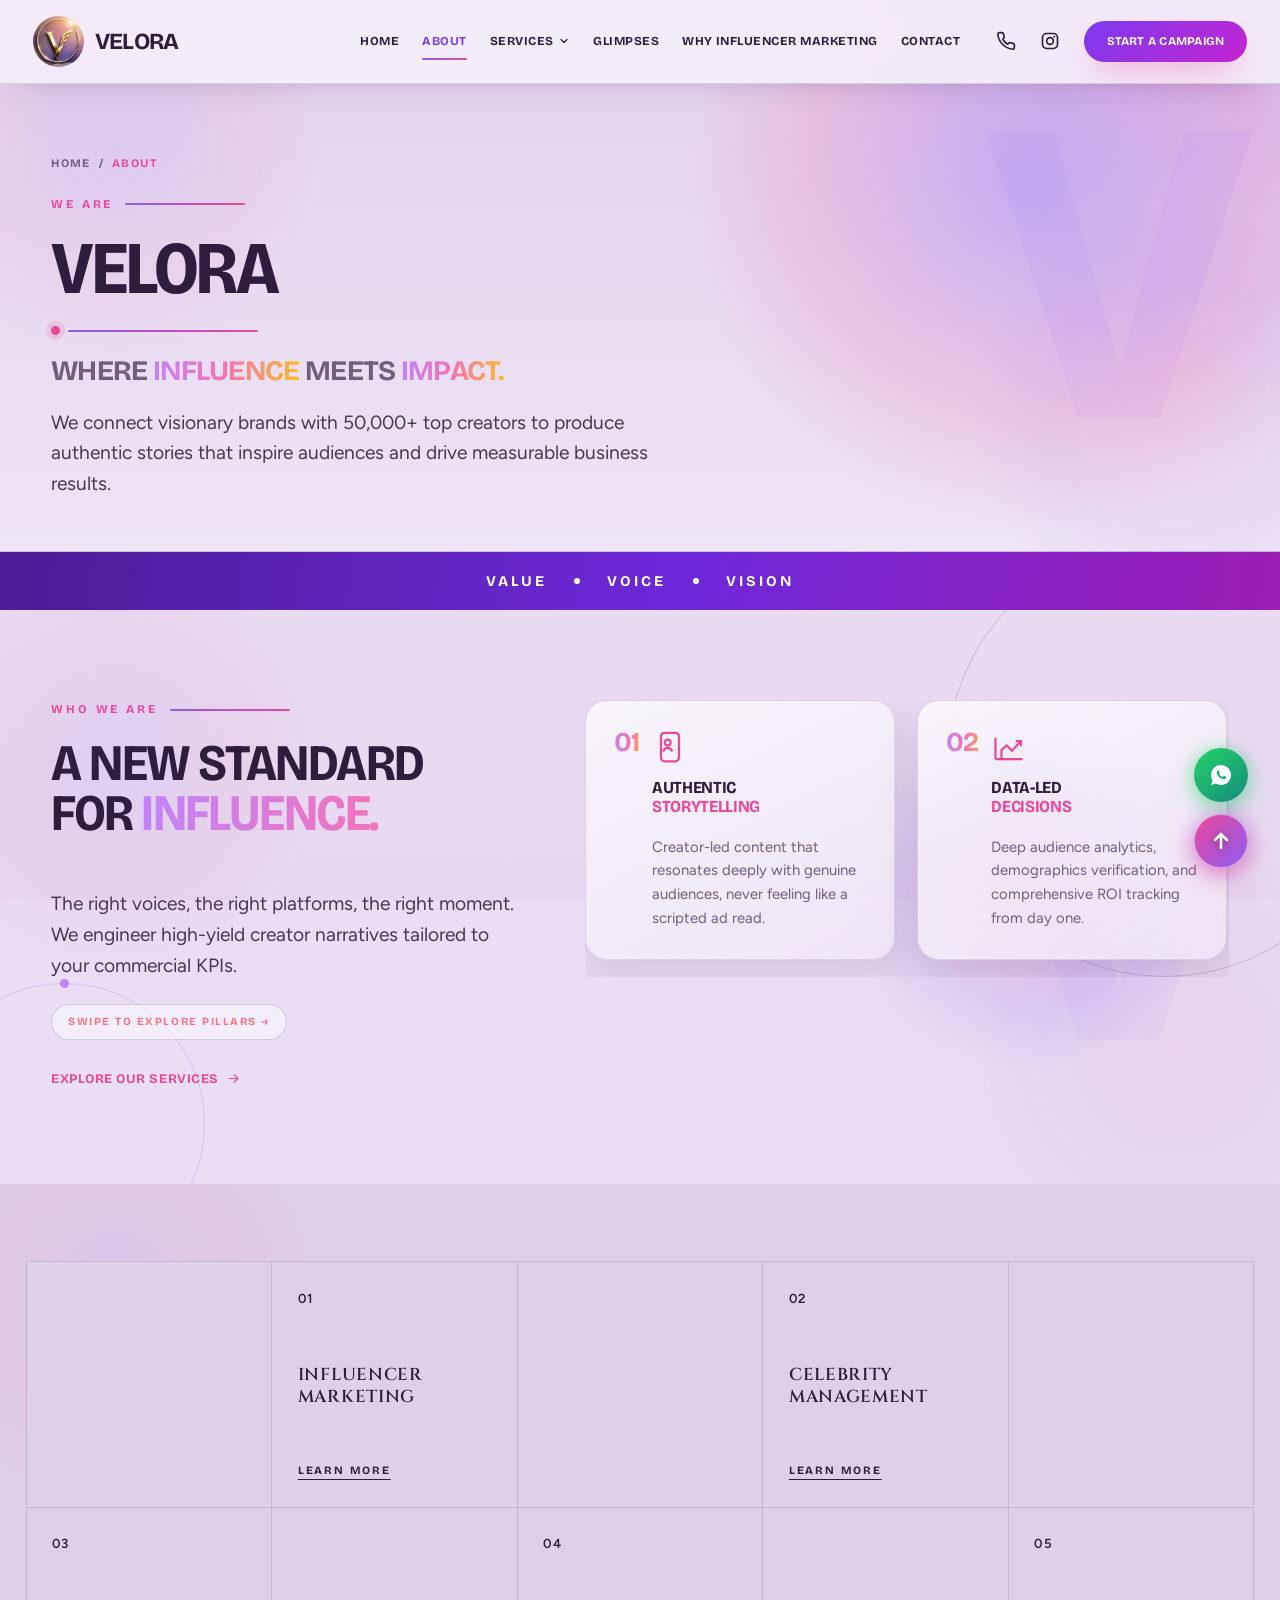
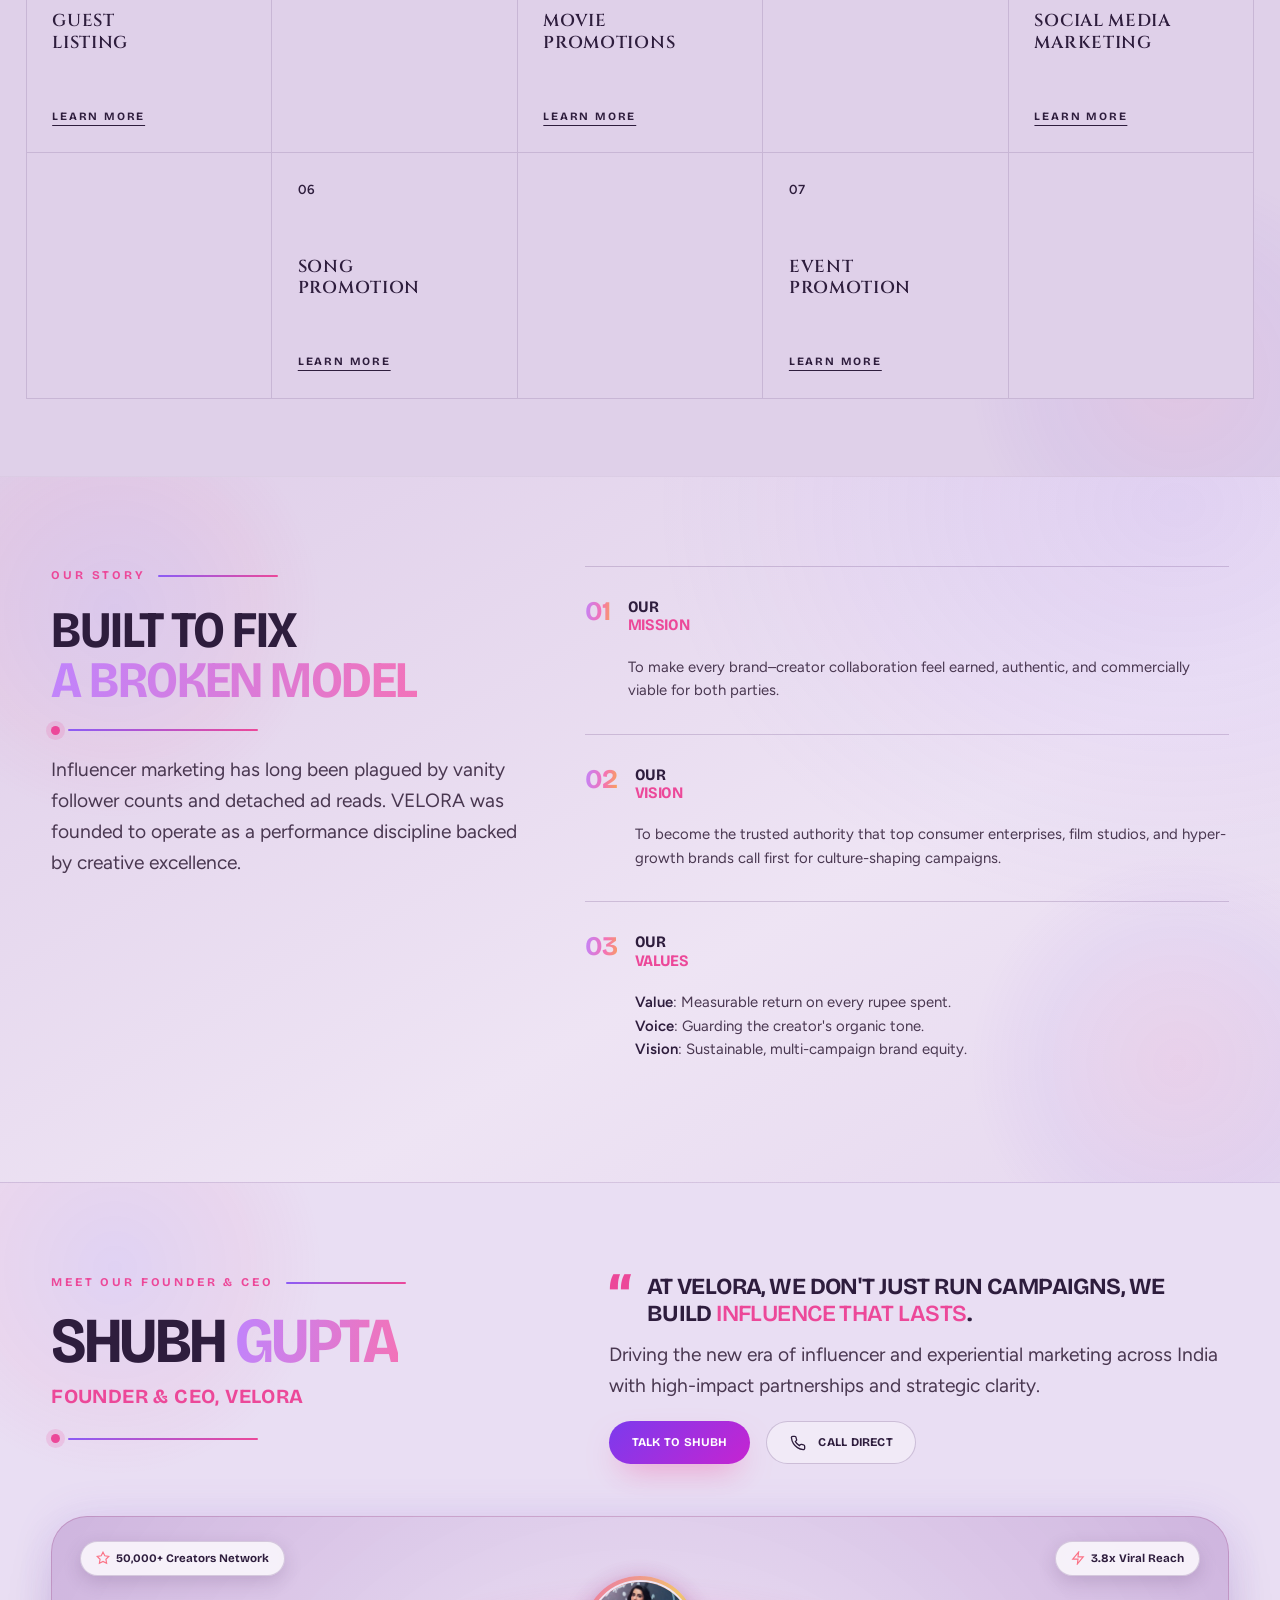
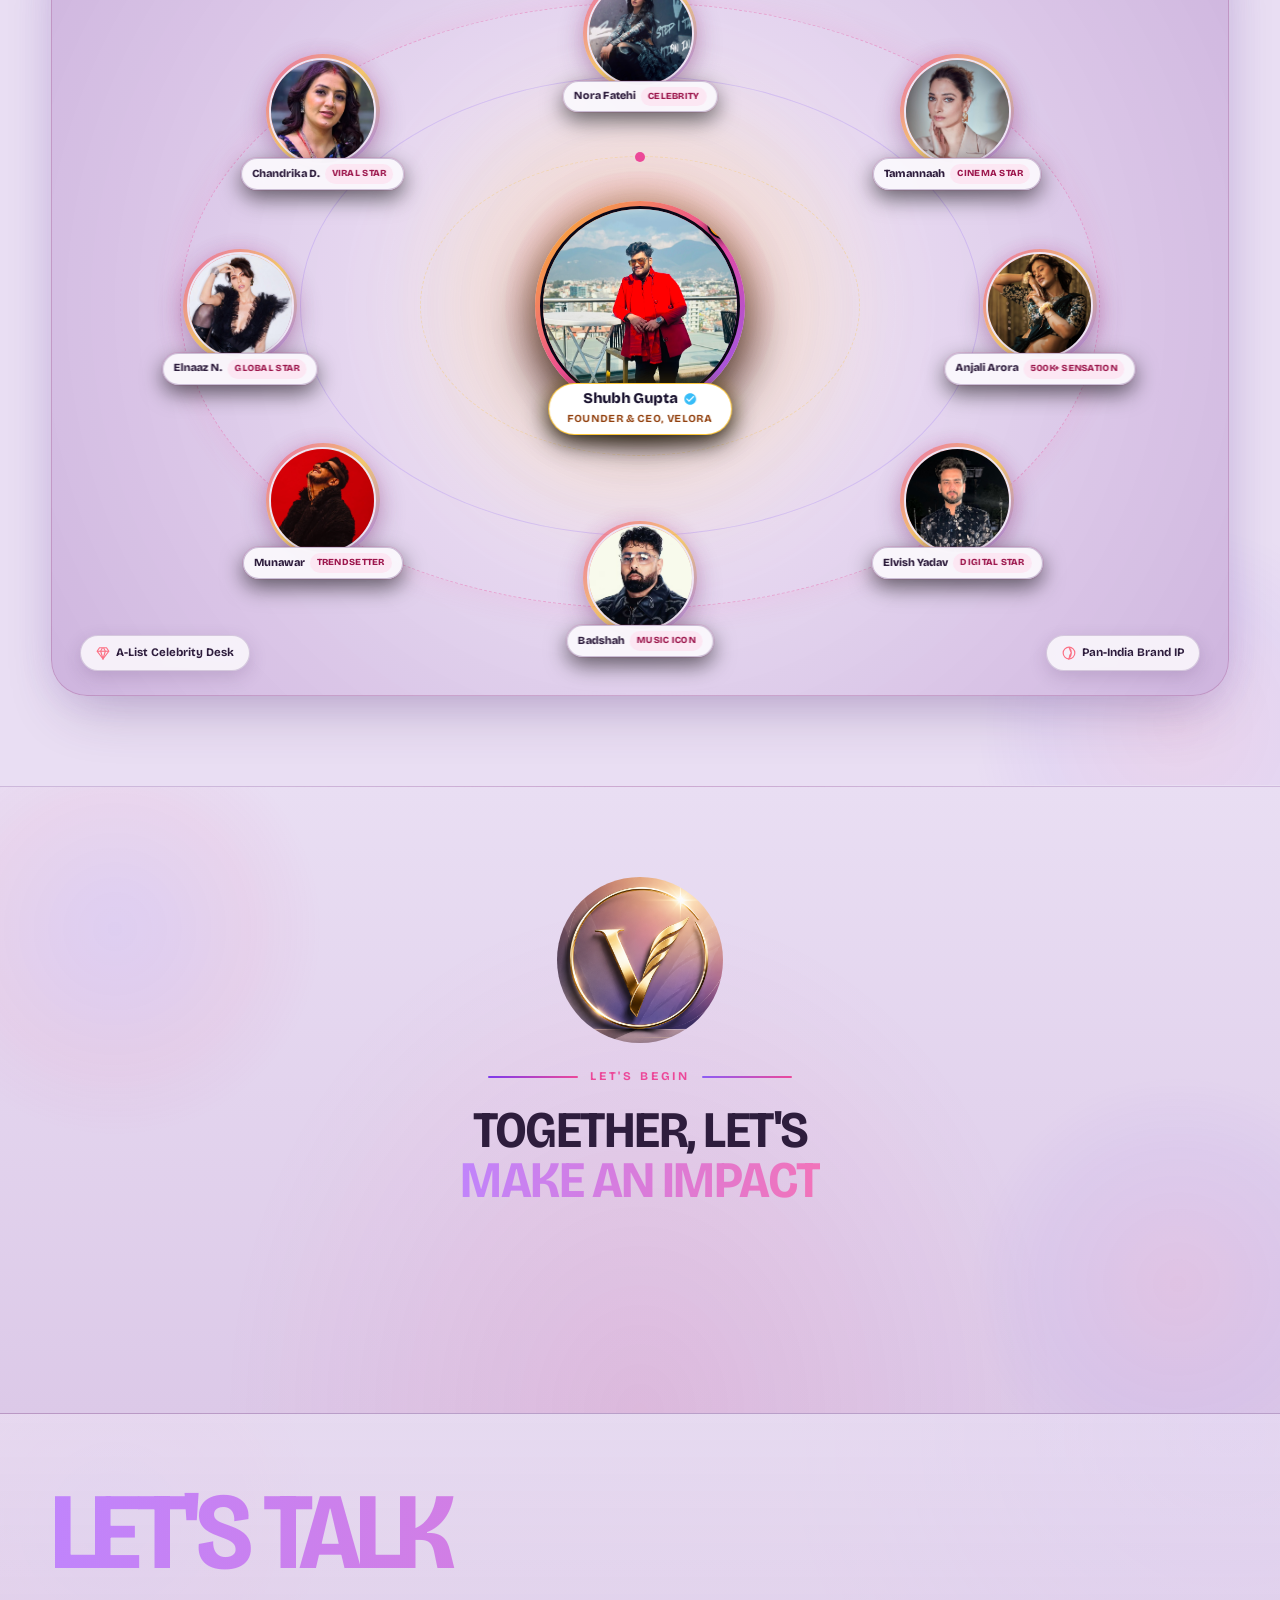
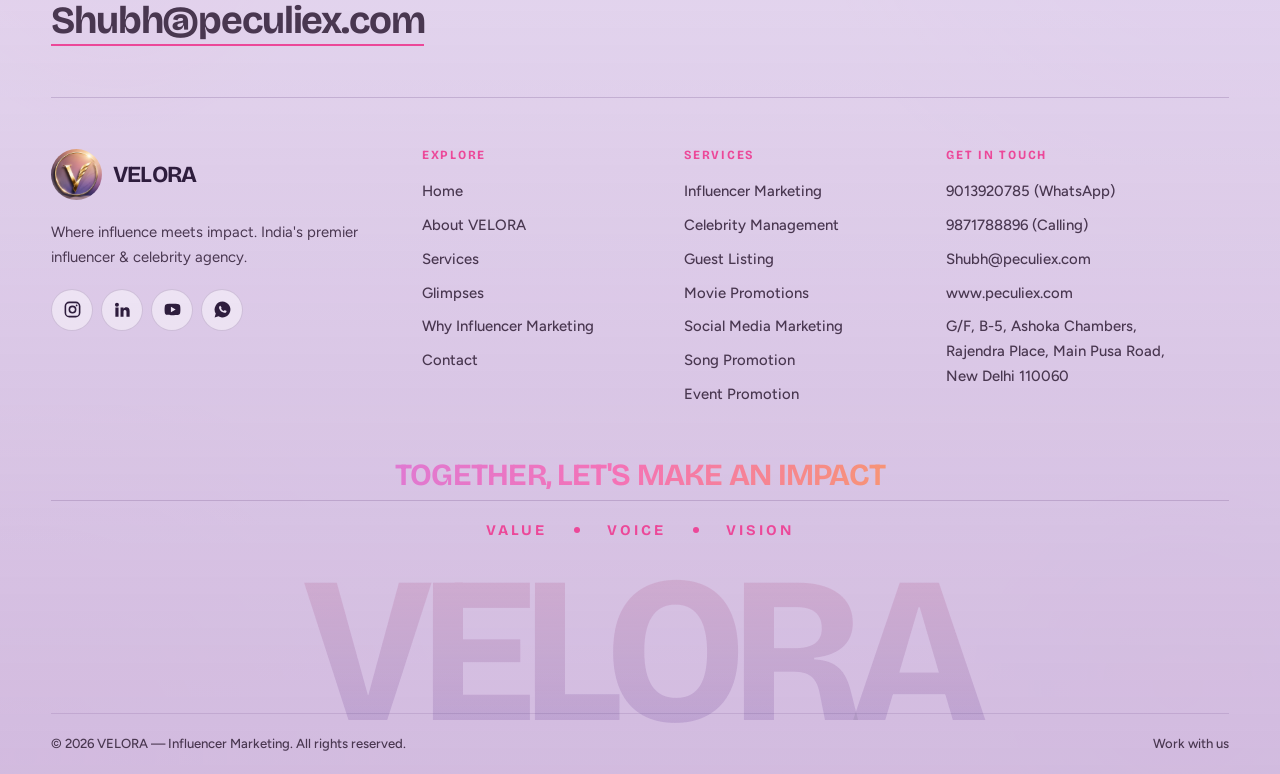
==== commit 8045f3f3: "Add Prismatic Process 2-row pinned horizontal scroll showcase and UI enhancements" ====
--- a/about.html
+++ b/about.html
@@ -204,17 +204,17 @@
     </div>
   </section>
 
-  <!-- ============ LUXURY EDITORIAL GRID SERVICES & PILLARS ============ -->
+  <!-- ============ LUXURY EDITORIAL GRID SERVICES & PILLARS (ALL 7 SERVICES) ============ -->
   <section class="section luxury-grid-section">
     <div class="shell shell-wide">
       <div class="luxury-grid-container">
-        <!-- Row 1: (Empty) | (01 Branding Services) | (Empty) | (02 Brand Consultation & Strategy) | (Empty) -->
+        <!-- Row 1: (Empty) | (01 Influencer Marketing) | (Empty) | (02 Celebrity Management) | (Empty) -->
         <div class="luxury-grid-cell luxury-empty-cell" aria-hidden="true"></div>
 
         <a href="services.html#influencer" class="luxury-grid-cell luxury-card-item" data-reveal style="--d:40ms">
           <div class="luxury-card-inner">
             <span class="luxury-card-num">01</span>
-            <h3 class="luxury-card-title">BRANDING<br>SERVICES</h3>
+            <h3 class="luxury-card-title">INFLUENCER<br>MARKETING</h3>
             <span class="luxury-card-cta">LEARN MORE</span>
           </div>
         </a>
@@ -224,41 +224,64 @@
         <a href="services.html#celebrity" class="luxury-grid-cell luxury-card-item" data-reveal style="--d:80ms">
           <div class="luxury-card-inner">
             <span class="luxury-card-num">02</span>
-            <h3 class="luxury-card-title">BRAND<br>CONSULTATION &amp;<br>STRATEGY<br>SERVICES</h3>
+            <h3 class="luxury-card-title">CELEBRITY<br>MANAGEMENT</h3>
             <span class="luxury-card-cta">LEARN MORE</span>
           </div>
         </a>
 
         <div class="luxury-grid-cell luxury-empty-cell" aria-hidden="true"></div>
 
-        <!-- Row 2: (03 Social Media Marketing) | (Empty) | (04 Luxury Website Design) | (Empty) | (05 Luxury Training) -->
-        <a href="services.html#social" class="luxury-grid-cell luxury-card-item" data-reveal style="--d:120ms">
+        <!-- Row 2: (03 Guest Listing) | (Empty) | (04 Movie Promotions) | (Empty) | (05 Social Media Marketing) -->
+        <a href="services.html#guest-listing" class="luxury-grid-cell luxury-card-item" data-reveal style="--d:120ms">
           <div class="luxury-card-inner">
             <span class="luxury-card-num">03</span>
+            <h3 class="luxury-card-title">GUEST<br>LISTING</h3>
+            <span class="luxury-card-cta">LEARN MORE</span>
+          </div>
+        </a>
+
+        <div class="luxury-grid-cell luxury-empty-cell" aria-hidden="true"></div>
+
+        <a href="services.html#movie" class="luxury-grid-cell luxury-card-item" data-reveal style="--d:160ms">
+          <div class="luxury-card-inner">
+            <span class="luxury-card-num">04</span>
+            <h3 class="luxury-card-title">MOVIE<br>PROMOTIONS</h3>
+            <span class="luxury-card-cta">LEARN MORE</span>
+          </div>
+        </a>
+
+        <div class="luxury-grid-cell luxury-empty-cell" aria-hidden="true"></div>
+
+        <a href="services.html#social" class="luxury-grid-cell luxury-card-item" data-reveal style="--d:200ms">
+          <div class="luxury-card-inner">
+            <span class="luxury-card-num">05</span>
             <h3 class="luxury-card-title">SOCIAL MEDIA<br>MARKETING</h3>
             <span class="luxury-card-cta">LEARN MORE</span>
           </div>
         </a>
 
-        <div class="luxury-grid-cell luxury-empty-cell" aria-hidden="true"></div>
-
-        <a href="services.html#event" class="luxury-grid-cell luxury-card-item" data-reveal style="--d:160ms">
+        <!-- Row 3: (Empty) | (06 Song Promotion) | (Empty) | (07 Event Promotion) | (Empty) -->
+        <div class="luxury-grid-cell luxury-empty-cell" aria-hidden="true"></div>
+
+        <a href="services.html#song" class="luxury-grid-cell luxury-card-item" data-reveal style="--d:240ms">
           <div class="luxury-card-inner">
-            <span class="luxury-card-num">04</span>
-            <h3 class="luxury-card-title">LUXURY WEBSITE<br>DESIGN &amp;<br>DEVELOPMENT</h3>
+            <span class="luxury-card-num">06</span>
+            <h3 class="luxury-card-title">SONG<br>PROMOTION</h3>
             <span class="luxury-card-cta">LEARN MORE</span>
           </div>
         </a>
 
         <div class="luxury-grid-cell luxury-empty-cell" aria-hidden="true"></div>
 
-        <a href="services.html#guest-listing" class="luxury-grid-cell luxury-card-item" data-reveal style="--d:200ms">
+        <a href="services.html#event" class="luxury-grid-cell luxury-card-item" data-reveal style="--d:280ms">
           <div class="luxury-card-inner">
-            <span class="luxury-card-num">05</span>
-            <h3 class="luxury-card-title">LUXURY TRAINING<br>&amp; WORKSHOP</h3>
+            <span class="luxury-card-num">07</span>
+            <h3 class="luxury-card-title">EVENT<br>PROMOTION</h3>
             <span class="luxury-card-cta">LEARN MORE</span>
           </div>
         </a>
+
+        <div class="luxury-grid-cell luxury-empty-cell" aria-hidden="true"></div>
       </div>
     </div>
   </section>
@@ -343,7 +366,7 @@
           <span>A-List Celebrity Desk</span>
         </div>
         <div class="orbit-stat-pill stat-pill-br">
-          <svg viewBox="0 0 24 24" fill="none" stroke="currentColor" stroke-width="2"><circle cx="12" cy="12" r="10"/><path d="M12 2a15.3 15.3 0 0 1 4 10 15.3 15.3 0 0 1-4 10 15.3 15.3 0 0 1-4-10 15.3 15.3 0 0 1 4-10z"/></svg>
+          <svg viewBox="0 0 24 24" fill="none" stroke="currentColor" stroke-width="2"><circle cx="12" cy="12" r="10"/><path d="M12 2a15.3 15.3 0 0 1 4 10 15.3 15.3 0 0 1-4 10 15.3 15.3 0 0 1 4-10z"/></svg>
           <span>Pan-India Brand IP</span>
         </div>
 
--- a/style.css
+++ b/style.css
@@ -376,6 +376,7 @@
     max-width: 100%;
     overflow-x: clip;
     padding-block: clamp(3.5rem, 7vw, 6.75rem);
+    scroll-margin-top: calc(var(--nav-h, 84px) + 16px);
 }
 
 .sect-float {
@@ -6943,6 +6944,404 @@
    GLIMPSES PAGE — VISUAL CATEGORY & GALLERY SHOWCASE
    ========================================================================== */
 
+/* ==========================================================================
+   GLIMPSES PAGE — PRISMATIC PROCESS (HORIZONTAL 2-ROW PINNED SCROLL)
+   ========================================================================== */
+
+/* Outer scroll container providing vertical scroll distance */
+.prismatic-scroll-section {
+    position: relative;
+    width: 100%;
+    min-height: 260vh;
+    padding: 0;
+    margin: 0;
+    overflow: visible;
+}
+
+/* Pinned sticky container */
+.prismatic-sticky-container {
+    position: sticky;
+    top: 0;
+    left: 0;
+    width: 100%;
+    height: 100vh;
+    height: 100dvh;
+    display: flex;
+    flex-direction: column;
+    justify-content: space-between;
+    padding: clamp(3.5rem, 6vh, 4.8rem) 0 clamp(1rem, 2vh, 1.6rem);
+    overflow: hidden;
+    background: radial-gradient(circle at 12% 18%, rgba(236, 72, 153, 0.09) 0%, transparent 45%),
+                radial-gradient(circle at 88% 82%, rgba(139, 92, 246, 0.12) 0%, transparent 50%),
+                radial-gradient(circle at 50% 50%, rgba(245, 235, 255, 0.8) 0%, transparent 70%),
+                linear-gradient(135deg, #faf4ff 0%, #f3e6fd 50%, #f8f0ff 100%);
+    box-sizing: border-box;
+    z-index: 10;
+}
+
+/* Ambient dreamy backdrop lights */
+.prismatic-ambient-backdrop {
+    position: absolute;
+    inset: 0;
+    pointer-events: none;
+    background: radial-gradient(60% 40% at 75% 20%, rgba(192, 132, 252, 0.15), transparent 70%),
+                radial-gradient(50% 50% at 20% 80%, rgba(244, 114, 182, 0.12), transparent 70%);
+    z-index: 0;
+}
+
+/* Header Container */
+.prismatic-header-container {
+    position: relative;
+    z-index: 2;
+    width: 100%;
+    margin-bottom: clamp(0.5rem, 1.5vh, 1.2rem);
+}
+
+.prismatic-header-row {
+    display: flex;
+    justify-content: space-between;
+    align-items: flex-end;
+    gap: 1.5rem;
+    flex-wrap: wrap;
+}
+
+.prismatic-header-left {
+    display: flex;
+    flex-direction: column;
+    align-items: flex-start;
+}
+
+/* Lime-yellow Pill Badge matching Reference */
+.prismatic-badge-lime {
+    display: inline-flex;
+    align-items: center;
+    justify-content: center;
+    background: #cbf92b;
+    background: linear-gradient(135deg, #d2fa3c, #bbf426);
+    color: #0b0b0f;
+    font-family: var(--f-display, 'Bricolage Grotesque', sans-serif);
+    font-size: clamp(0.72rem, 0.9vw, 0.82rem);
+    font-weight: 800;
+    text-transform: uppercase;
+    letter-spacing: 0.06em;
+    padding: 0.35rem 1rem;
+    border-radius: 999px;
+    box-shadow: 0 4px 14px rgba(187, 244, 38, 0.35);
+    margin-bottom: 0.4rem;
+}
+
+.prismatic-hero-title {
+    font-family: var(--f-display, 'Bricolage Grotesque', sans-serif);
+    font-size: clamp(2rem, 3.8vw, 3.4rem);
+    font-weight: 800;
+    color: #1a0f2b;
+    letter-spacing: -0.03em;
+    line-height: 1.1;
+    text-transform: none !important;
+    margin: 0;
+}
+
+/* Scroll Hint Pill Indicator */
+.prismatic-scroll-indicator {
+    display: inline-flex;
+    align-items: center;
+    gap: 0.6rem;
+    padding: 0.5rem 1.1rem;
+    border-radius: 999px;
+    background: rgba(255, 255, 255, 0.75);
+    border: 1px solid rgba(139, 92, 246, 0.18);
+    backdrop-filter: blur(12px);
+    -webkit-backdrop-filter: blur(12px);
+    box-shadow: 0 6px 20px rgba(139, 92, 246, 0.08);
+}
+
+.prismatic-pulse-dot {
+    width: 8px;
+    height: 8px;
+    border-radius: 50%;
+    background: #a855f7;
+    box-shadow: 0 0 0 0 rgba(168, 85, 247, 0.6);
+    animation: prismDotPulse 2s cubic-bezier(0.4, 0, 0.6, 1) infinite;
+}
+
+@keyframes prismDotPulse {
+    0% {
+        box-shadow: 0 0 0 0 rgba(168, 85, 247, 0.7);
+    }
+    70% {
+        box-shadow: 0 0 0 9px rgba(168, 85, 247, 0);
+    }
+    100% {
+        box-shadow: 0 0 0 0 rgba(168, 85, 247, 0);
+    }
+}
+
+.prismatic-hint-label {
+    font-family: var(--f-display, sans-serif);
+    font-size: 0.78rem;
+    font-weight: 700;
+    color: #55356e;
+    letter-spacing: 0.01em;
+}
+
+.prismatic-hint-arrow {
+    width: 16px;
+    height: 16px;
+    color: #a855f7;
+    animation: prismArrowFloat 1.8s ease-in-out infinite;
+}
+
+@keyframes prismArrowFloat {
+    0%, 100% { transform: translateX(0); }
+    50% { transform: translateX(4px); }
+}
+
+/* Horizontal Scroll Viewport */
+.prismatic-scroll-viewport {
+    position: relative;
+    z-index: 2;
+    width: 100%;
+    flex: 1;
+    display: flex;
+    align-items: center;
+    overflow: hidden;
+    cursor: grab;
+    user-select: none;
+    -webkit-user-select: none;
+    padding: clamp(0.4rem, 1vh, 0.8rem) 0;
+}
+
+.prismatic-scroll-viewport.is-dragging {
+    cursor: grabbing;
+}
+
+/* The Sliding Multi-Row Track */
+.prismatic-track {
+    display: flex;
+    flex-direction: column;
+    gap: clamp(0.85rem, 1.6vh, 1.3rem);
+    width: max-content;
+    padding: 0 clamp(1.5rem, 4vw, 4rem);
+    will-change: transform;
+    transform: translate3d(0, 0, 0);
+}
+
+/* Rows */
+.prismatic-row {
+    display: flex;
+    gap: clamp(1rem, 1.5vw, 1.4rem);
+    width: max-content;
+}
+
+/* Individual Card (Matching Image 4) */
+.prismatic-card {
+    position: relative;
+    display: flex;
+    flex-direction: column;
+    justify-content: space-between;
+    width: clamp(285px, 20vw, 325px);
+    min-width: 285px;
+    min-height: clamp(180px, 24vh, 215px);
+    padding: clamp(1.3rem, 1.8vw, 1.6rem);
+    background: #ffffff;
+    border-radius: 24px;
+    border: 1.5px solid rgba(255, 255, 255, 0.95);
+    box-shadow: 0 10px 30px rgba(97, 62, 124, 0.08), 0 2px 6px rgba(0, 0, 0, 0.02);
+    text-decoration: none;
+    color: inherit;
+    overflow: hidden;
+    flex-shrink: 0;
+    transition: transform 0.35s cubic-bezier(0.16, 1, 0.3, 1),
+                box-shadow 0.35s ease,
+                border-color 0.35s ease;
+    box-sizing: border-box;
+}
+
+.prismatic-card::before {
+    content: '';
+    position: absolute;
+    inset: 0;
+    background: radial-gradient(circle at 90% 10%, rgba(217, 70, 239, 0.06), transparent 60%);
+    pointer-events: none;
+    transition: opacity 0.35s ease;
+}
+
+.prismatic-card:hover {
+    transform: translateY(-6px) scale(1.02);
+    box-shadow: 0 20px 42px rgba(139, 92, 246, 0.18), 0 0 0 1.5px rgba(139, 92, 246, 0.35);
+    border-color: rgba(139, 92, 246, 0.35);
+}
+
+.prismatic-card:hover .prismatic-icon-box {
+    transform: scale(1.08) rotate(3deg);
+    box-shadow: 0 10px 22px rgba(139, 92, 246, 0.38);
+}
+
+.prismatic-card:hover .prismatic-card-num {
+    color: rgba(139, 92, 246, 0.35);
+}
+
+/* Card Top: Squircle Icon + Index Number */
+.prismatic-card-top {
+    display: flex;
+    justify-content: space-between;
+    align-items: flex-start;
+    position: relative;
+    z-index: 1;
+}
+
+.prismatic-icon-box {
+    width: 46px;
+    height: 46px;
+    border-radius: 14px;
+    background: #8b5cf6;
+    background: linear-gradient(135deg, #9d67f8, #7c3aed);
+    display: flex;
+    align-items: center;
+    justify-content: center;
+    color: #ffffff;
+    box-shadow: 0 8px 18px rgba(139, 92, 246, 0.28);
+    flex-shrink: 0;
+    transition: transform 0.3s ease, box-shadow 0.3s ease;
+}
+
+.prismatic-icon-box svg {
+    width: 22px;
+    height: 22px;
+    stroke: #ffffff;
+}
+
+.prismatic-card-num {
+    font-family: var(--f-display, 'Bricolage Grotesque', sans-serif);
+    font-size: 1.15rem;
+    font-weight: 800;
+    line-height: 1;
+    color: #cbd5e1;
+    letter-spacing: -0.01em;
+    transition: color 0.3s ease;
+    user-select: none;
+}
+
+/* Card Content: Title + Tag */
+.prismatic-card-content {
+    position: relative;
+    z-index: 1;
+    display: flex;
+    flex-direction: column;
+    margin-top: 0.9rem;
+}
+
+.prismatic-card-title {
+    font-family: var(--f-display, 'Bricolage Grotesque', sans-serif);
+    font-size: clamp(1rem, 1.15vw, 1.12rem);
+    font-weight: 800;
+    line-height: 1.25;
+    margin: 0 0 0.9rem 0;
+    letter-spacing: -0.01em;
+}
+
+.prismatic-card-title .title-primary {
+    display: block;
+    color: #1a0f2b;
+    font-weight: 800;
+    text-transform: uppercase;
+}
+
+.prismatic-card-title .title-accent {
+    display: block;
+    color: #d946ef;
+    font-weight: 800;
+    text-transform: uppercase;
+}
+
+/* Bottom Tag Pill */
+.prismatic-card-tag {
+    display: inline-flex;
+    align-items: center;
+    gap: 0.4rem;
+    padding: 0.35rem 0.85rem;
+    border-radius: 999px;
+    background: #f4ecfb;
+    border: 1px solid rgba(139, 92, 246, 0.16);
+    font-family: var(--f-display, sans-serif);
+    font-size: 0.76rem;
+    font-weight: 700;
+    color: #3b185f;
+    width: fit-content;
+    transition: background 0.3s ease, border-color 0.3s ease;
+}
+
+.prismatic-card-tag .tag-emoji {
+    font-size: 0.85rem;
+    line-height: 1;
+}
+
+.prismatic-card-tag .tag-text {
+    line-height: 1;
+}
+
+/* Bottom Progress Line Indicator */
+.prismatic-bottom-indicator {
+    position: relative;
+    z-index: 2;
+    width: 100%;
+    max-width: 440px;
+    margin: clamp(0.3rem, 1vh, 0.8rem) auto 0;
+    padding: 0 1.5rem;
+}
+
+.prismatic-progress-track {
+    width: 100%;
+    height: 4px;
+    background: rgba(139, 92, 246, 0.15);
+    border-radius: 999px;
+    overflow: hidden;
+    position: relative;
+}
+
+.prismatic-progress-fill {
+    height: 100%;
+    width: 10%;
+    background: linear-gradient(90deg, #8b5cf6, #d946ef, #cbf92b);
+    border-radius: 999px;
+    transition: width 0.06s linear;
+}
+
+/* Mobile & Touch Fallback */
+@media (max-width: 768px) {
+    .prismatic-scroll-section {
+        min-height: auto;
+    }
+
+    .prismatic-sticky-container {
+        position: relative;
+        top: auto;
+        height: auto;
+        min-height: auto;
+        padding: 2.5rem 0 2rem;
+    }
+
+    .prismatic-scroll-viewport {
+        overflow-x: auto;
+        -webkit-overflow-scrolling: touch;
+        scroll-snap-type: x mandatory;
+        padding-bottom: 1rem;
+    }
+
+    .prismatic-card {
+        scroll-snap-align: start;
+        width: 270px;
+        min-width: 270px;
+        min-height: 175px;
+    }
+
+    .prismatic-header-row {
+        flex-direction: column;
+        align-items: flex-start;
+        gap: 0.8rem;
+    }
+}
+
 /* ---------- Gallery Filter Tabs ---------- */
 .gallery-filters {
     display: flex;
--- a/theme.css
+++ b/theme.css
@@ -752,8 +752,246 @@
     }
 }
 
+/* ========================================================================== 
+   Represent Roster — shared home/services treatment
+   ========================================================================== */
+.roster-section {
+    isolation: isolate;
+    padding-block: clamp(4.5rem, 7vw, 7rem);
+    color: #3f3150;
+    background:
+        radial-gradient(circle at 8% 14%, rgba(244, 114, 182, .14), transparent 28%),
+        radial-gradient(circle at 91% 4%, rgba(139, 92, 246, .12), transparent 30%),
+        linear-gradient(125deg, #f1e6f4 0%, #eee5f6 48%, #e7ddf3 100%);
+    border-block: 1px solid rgba(126, 85, 158, .12);
+}
+
+.roster-section::before {
+    content: '';
+    position: absolute;
+    z-index: -1;
+    right: -8vw;
+    bottom: -16%;
+    width: min(52vw, 760px);
+    aspect-ratio: 1.5;
+    background: linear-gradient(145deg, rgba(255, 255, 255, .24), rgba(178, 134, 214, .09));
+    clip-path: polygon(28% 0, 100% 18%, 82% 100%, 0 72%);
+    pointer-events: none;
+}
+
+.roster-section > .watermark,
+.roster-section > .sect-float {
+    display: none;
+}
+
+.roster-section .section-head {
+    max-width: 720px;
+    margin-bottom: clamp(2.6rem, 5vw, 4.5rem);
+}
+
+.roster-section .eyebrow {
+    margin-bottom: clamp(1.35rem, 2.5vw, 2rem);
+    color: #f0439a;
+    font-size: .7rem;
+    letter-spacing: .26em;
+}
+
+.roster-section .eyebrow::after {
+    max-width: 120px;
+    height: 2px;
+    background: linear-gradient(90deg, #8b5cf6, #f0439a);
+}
+
+.roster-section .display-2 {
+    color: #261a38;
+    font-size: clamp(2.25rem, 4.2vw, 4.05rem);
+    line-height: .94;
+    letter-spacing: -.055em;
+}
+
+.roster-section .display-2 .gold-solid {
+    background-image: linear-gradient(96deg, #b45ee8 0%, #e96cda 45%, #ff6cae 100%);
+    background-size: 100% 100%;
+    animation: none;
+}
+
+.roster-section .rule.left {
+    margin: clamp(1.45rem, 2.8vw, 2rem) 0 1.25rem;
+}
+
+.roster-section .rule.left::after {
+    max-width: 190px;
+    background: linear-gradient(90deg, #9b5de5, #f0439a);
+}
+
+.roster-section .rule .spark {
+    width: 9px;
+    height: 9px;
+    background: #f0439a;
+    box-shadow: 0 0 0 5px rgba(240, 67, 154, .15);
+}
+
+.roster-section .lead {
+    max-width: 62ch;
+    margin-top: 0;
+    color: #584866;
+    font-size: clamp(1rem, 1.35vw, 1.2rem);
+    line-height: 1.55;
+}
+
+.roster-section .rail-head {
+    align-items: center;
+    margin-top: clamp(2rem, 4vw, 3.25rem);
+    padding-bottom: .7rem;
+    border-bottom-color: rgba(126, 85, 158, .23);
+}
+
+.roster-section .rail-title {
+    width: fit-content;
+    padding: .12em .08em .08em;
+    color: #fff;
+    background: linear-gradient(100deg, #fb4b9f, #ea3f91);
+    font-size: clamp(1.35rem, 2.4vw, 1.8rem);
+    line-height: .96;
+    letter-spacing: -.055em;
+}
+
+.roster-section .rail-count {
+    color: #f0439a;
+    font-size: .68rem;
+    letter-spacing: .14em;
+}
+
+.roster-section .talent-marquee {
+    --roster-gap: clamp(1.15rem, 2vw, 1.7rem);
+    overflow: hidden;
+    width: 100%;
+    padding-block: clamp(1.55rem, 2.8vw, 2.35rem) clamp(2rem, 3.2vw, 2.8rem);
+    mask-image: linear-gradient(90deg, transparent, #000 2.5%, #000 97.5%, transparent);
+    -webkit-mask-image: linear-gradient(90deg, transparent, #000 2.5%, #000 97.5%, transparent);
+}
+
+.roster-section .talent-track {
+    gap: var(--roster-gap);
+    padding-right: var(--roster-gap);
+    animation-duration: 38s;
+    animation-timing-function: linear;
+    animation-iteration-count: infinite;
+}
+
+.roster-section .talent-marquee[data-marquee="right"] .talent-track {
+    animation-name: talentSlideRight;
+}
+
+.roster-section .talent-marquee:hover .talent-track,
+.roster-section .talent-marquee:focus-within .talent-track {
+    animation-play-state: paused;
+}
+
+.roster-section .talent {
+    flex-basis: clamp(190px, 19vw, 238px);
+    padding-block: 0;
+}
+
+.roster-section .talent-photo,
+.roster-section .talent:nth-child(n) .talent-photo {
+    --ry: 0deg;
+    --ty: 0px;
+    --sc: 1;
+    aspect-ratio: 3 / 4;
+    border-radius: clamp(16px, 1.6vw, 22px);
+    background: #d8c5e7;
+    box-shadow: 0 22px 48px -25px rgba(76, 29, 149, .48);
+    transform: translateY(0);
+}
+
+.roster-section .talent:nth-child(4n+2) .talent-photo,
+.roster-section .talent:nth-child(4n+4) .talent-photo {
+    transform: translateY(10px);
+}
+
+.roster-section .talent:hover .talent-photo,
+.roster-section .talent:focus-visible .talent-photo {
+    transform: translateY(-7px) scale(1.018);
+    box-shadow: 0 28px 58px -22px rgba(76, 29, 149, .52), 0 0 30px -10px rgba(236, 72, 153, .34);
+}
+
+.roster-section .talent-photo img {
+    object-position: 50% 16%;
+    filter: saturate(.96) contrast(1.015);
+}
+
+.roster-section .talent-body {
+    gap: .12rem;
+    padding: 1rem .15rem 0;
+}
+
+.roster-section .talent-role {
+    color: #f0439a;
+    font-size: .61rem;
+    letter-spacing: .13em;
+}
+
+.roster-section .talent-name {
+    color: #30203e;
+    font-size: clamp(1rem, 1.35vw, 1.14rem);
+    font-weight: 750;
+}
+
+.roster-section .talent-marquee .talent-meta {
+    color: #766781;
+    font-size: .76rem;
+}
+
+.roster-section .talent:hover .talent-meta {
+    color: #d93688;
+}
+
+.roster-section .hire-talent-wrap {
+    margin-top: clamp(2rem, 4vw, 3.5rem);
+}
+
+@media (max-width: 720px) {
+    .roster-section {
+        padding-block: 4.25rem;
+    }
+
+    .roster-section .section-head {
+        margin-bottom: 2.5rem;
+    }
+
+    .roster-section .display-2 {
+        font-size: clamp(2.1rem, 11.5vw, 3.1rem);
+    }
+
+    .roster-section .lead {
+        font-size: .98rem;
+    }
+
+    .roster-section .talent {
+        flex-basis: min(66vw, 224px);
+    }
+
+    .roster-section .talent-marquee {
+        mask-image: linear-gradient(90deg, transparent, #000 5%, #000 95%, transparent);
+        -webkit-mask-image: linear-gradient(90deg, transparent, #000 5%, #000 95%, transparent);
+    }
+}
+
 @media (prefers-reduced-motion: reduce) {
     body {
         background-attachment: scroll;
     }
-}
+
+    .roster-section .talent-marquee {
+        overflow-x: auto;
+        mask-image: none;
+        -webkit-mask-image: none;
+        scrollbar-width: thin;
+    }
+
+    .roster-section .talent-track {
+        animation: none;
+        transform: none;
+    }
+}
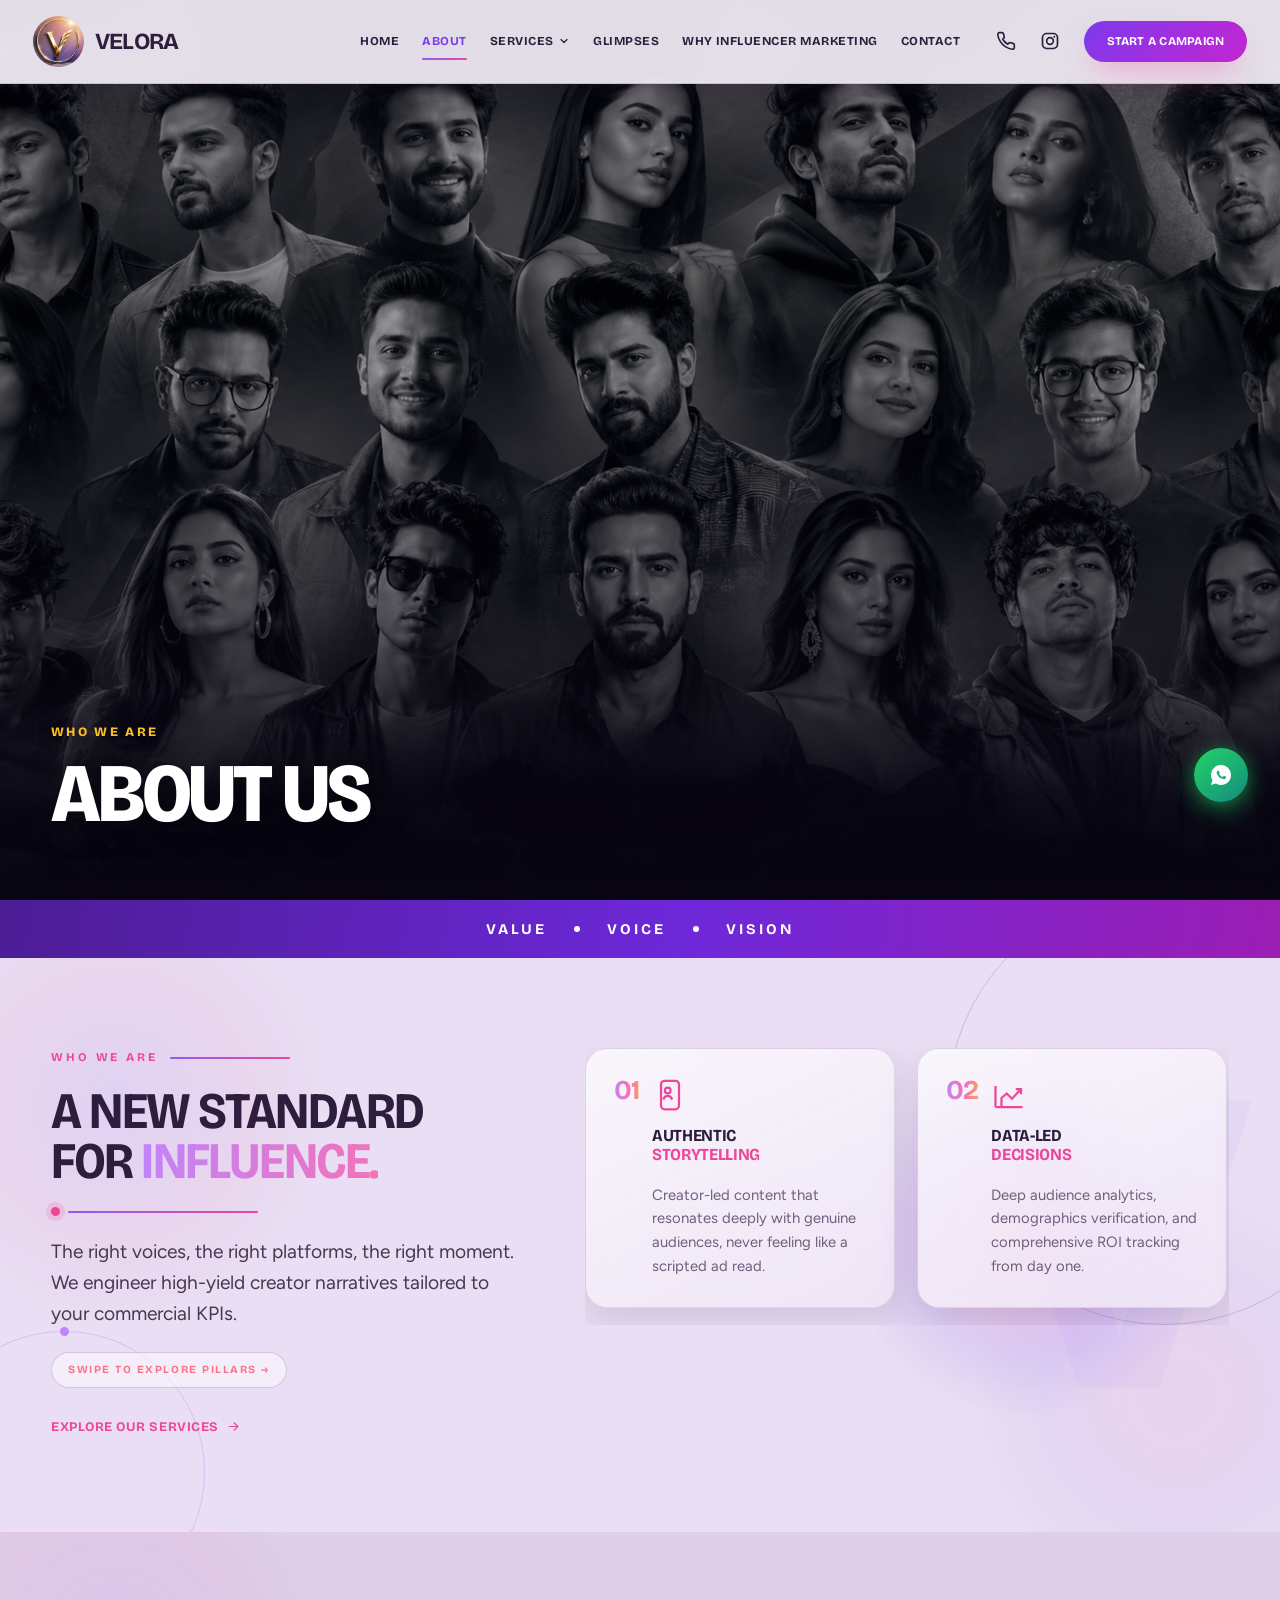
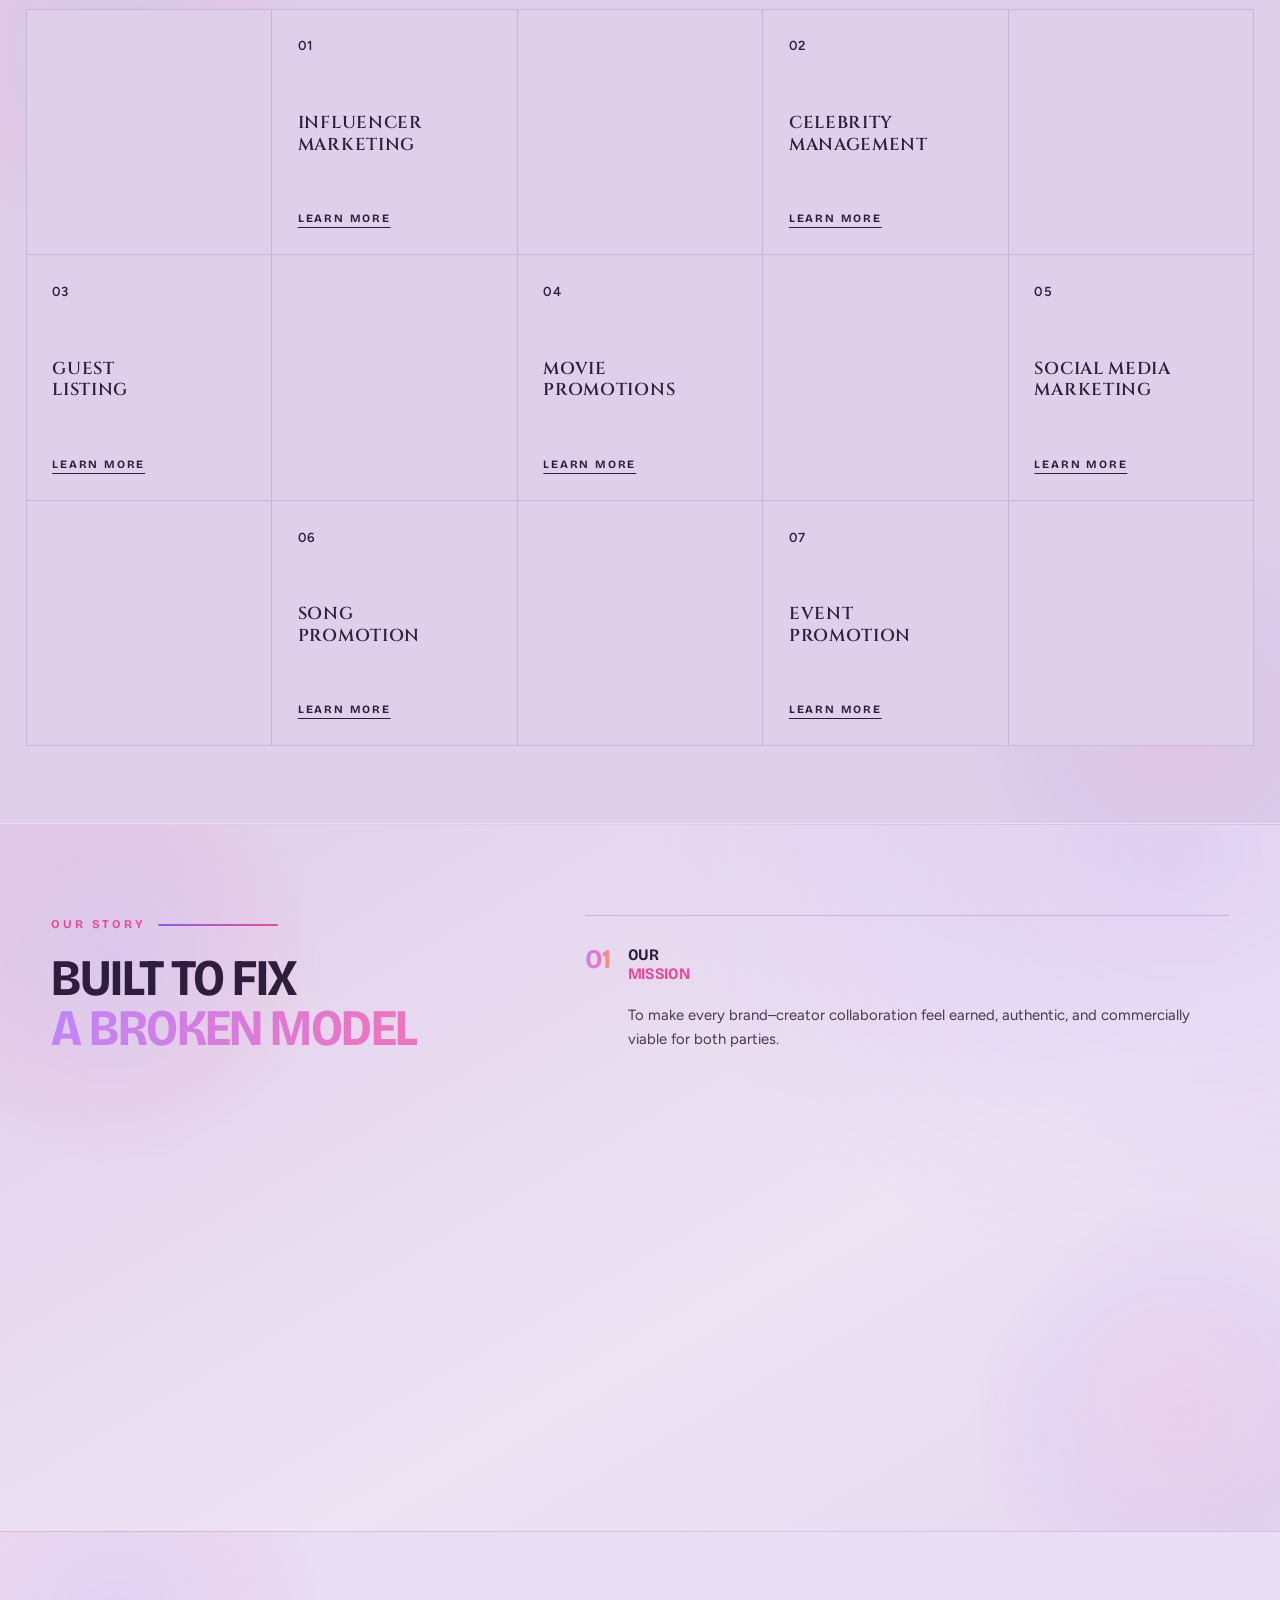
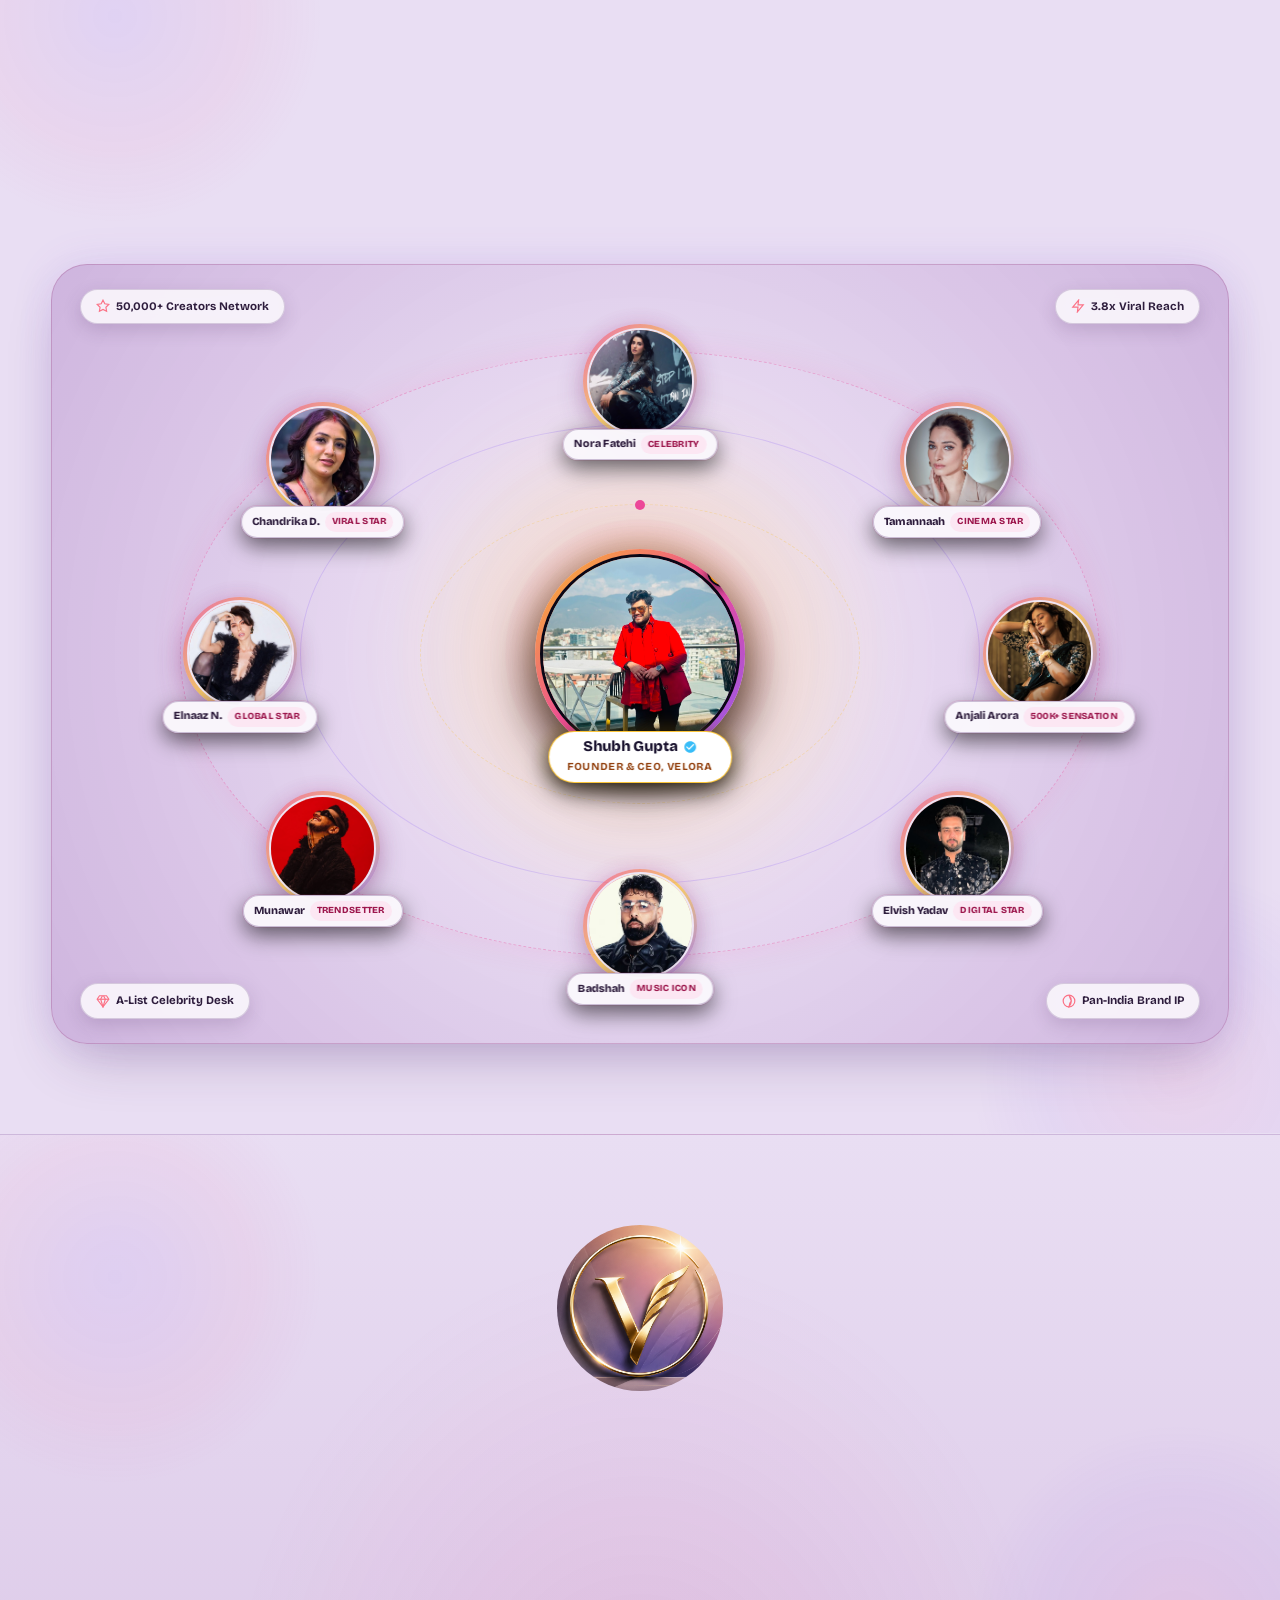
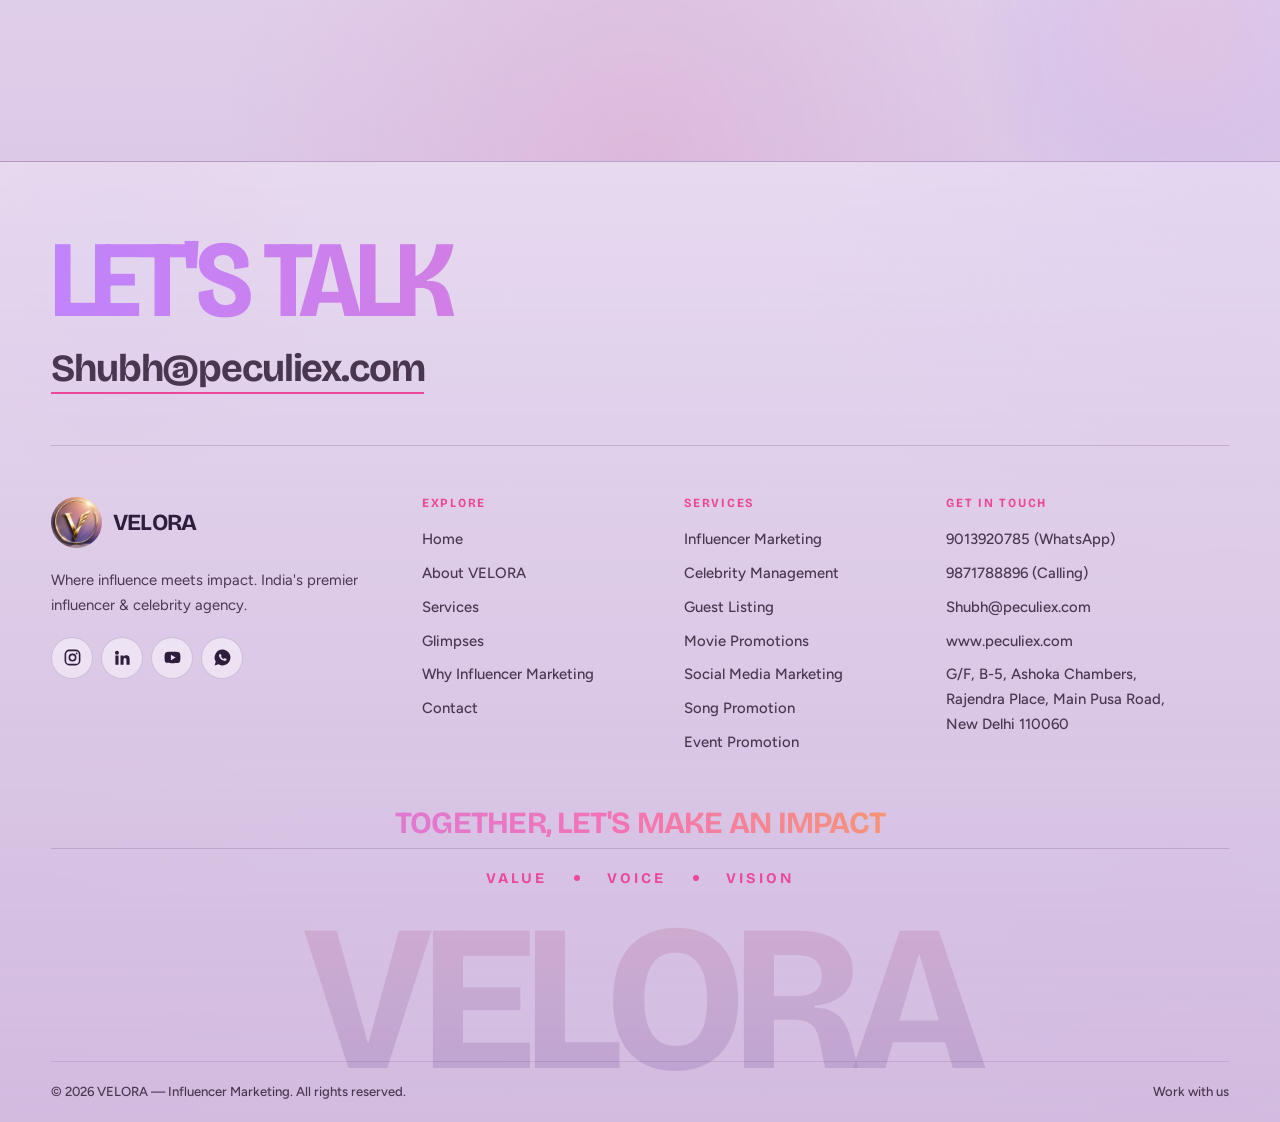
==== commit 0464492e: "Make all pages responsive and enhance roster" ====
--- a/about.html
+++ b/about.html
@@ -14,7 +14,7 @@
 <link rel="preconnect" href="https://fonts.googleapis.com">
 <link rel="preconnect" href="https://fonts.gstatic.com" crossorigin>
 <link href="https://fonts.googleapis.com/css2?family=Bricolage+Grotesque:opsz,wdth,wght@12..96,75..100,200..800&family=Cinzel:wght@500;600;700;800&family=Cormorant+Garamond:ital,wght@0,400;0,600;0,700;1,400&family=Figtree:ital,wght@0,300..900;1,300..900&display=swap" rel="stylesheet">
-<link rel="stylesheet" href="style.css?v=20260826-11">
+<link rel="stylesheet" href="style.css?v=20260828-responsive-1">
 <link rel="stylesheet" href="theme.css?v=20260826-1">
     <!-- Enables the section load-in in style.css section 40. Inline and in
          <head> on purpose: it must land before first paint so sections are
@@ -91,19 +91,18 @@
 
 <main>
 
-  <!-- ============ PAGE HEAD ============ -->
-  <section class="page-head">
-    <div class="shell">
-      <p class="breadcrumb"><a href="index.html">Home</a> / <span>About</span></p>
-      <p class="eyebrow" data-reveal>We Are</p>
-      <h1 class="display-1 gold-solid" data-reveal style="--d:60ms">VELORA</h1>
-      <div class="rule left" data-reveal><span class="spark"></span></div>
-      <p class="tag-line" data-reveal style="--d:120ms">Where <em>Influence</em> Meets <em>Impact.</em></p>
-      <p class="lead" data-reveal style="margin-top:1.25rem;--d:160ms">
-        We connect visionary brands with 50,000+ top creators to produce authentic stories that inspire audiences and drive measurable business results.
-      </p>
-    </div>
-    <span class="watermark" aria-hidden="true">V</span>
+  <!-- ============ 16:9 FULL-WIDTH CINEMATIC PAGE BANNER ============ -->
+  <section class="page-banner-section" aria-label="About Page Banner">
+    <div class="page-banner-frame" data-reveal>
+      <img src="assets/influ_banner.png" alt="VELORA Influencer & Creator Network" class="page-banner-img" loading="eager">
+      <div class="page-banner-overlay" aria-hidden="true"></div>
+      <div class="page-banner-content">
+        <div class="shell">
+          <p class="page-banner-eyebrow">WHO WE ARE</p>
+          <h1 class="page-banner-title">About Us</h1>
+        </div>
+      </div>
+    </div>
   </section>
 
   <div class="vvv">Value <i></i> Voice <i></i> Vision</div>
--- a/style.css
+++ b/style.css
@@ -1527,6 +1527,103 @@
     color: var(--pink);
 }
 
+/* ---------- 11.2. Full-Screen Hero Page Banner ---------- */
+.page-banner-section {
+    position: relative;
+    width: 100%;
+    height: 100vh;
+    height: 100dvh;
+    margin: 0;
+    padding: 0;
+    background: #090514;
+    overflow: hidden;
+    box-sizing: border-box;
+}
+
+.page-banner-frame {
+    position: absolute;
+    inset: 0;
+    width: 100%;
+    height: 100%;
+    overflow: hidden;
+    background: #090514;
+    border: none;
+    border-radius: 0;
+    box-shadow: none;
+    box-sizing: border-box;
+}
+
+.page-banner-img {
+    width: 100%;
+    height: 100%;
+    object-fit: cover;
+    object-position: center center;
+    display: block;
+    filter: contrast(1.05) brightness(0.85);
+    transform: scale(1.01);
+    transition: transform 0.8s cubic-bezier(0.16, 1, 0.3, 1), filter 0.8s ease;
+}
+
+.page-banner-frame:hover .page-banner-img {
+    transform: scale(1.03);
+    filter: contrast(1.1) brightness(0.92);
+}
+
+.page-banner-overlay {
+    position: absolute;
+    inset: 0;
+    pointer-events: none;
+    background: linear-gradient(
+        180deg,
+        rgba(9, 5, 20, 0.35) 0%,
+        rgba(9, 5, 20, 0.18) 35%,
+        rgba(9, 5, 20, 0.45) 65%,
+        rgba(9, 5, 20, 0.92) 100%
+    );
+    z-index: 1;
+}
+
+.page-banner-content {
+    position: absolute;
+    bottom: 0;
+    left: 0;
+    width: 100%;
+    z-index: 2;
+    box-sizing: border-box;
+    padding-bottom: clamp(3rem, 7vh, 5.5rem);
+    padding-top: calc(var(--nav-h) + 2rem);
+    display: flex;
+    flex-direction: column;
+    justify-content: flex-end;
+}
+
+.page-banner-content .shell {
+    width: 100%;
+    box-sizing: border-box;
+}
+
+.page-banner-eyebrow {
+    font-family: var(--f-display, sans-serif);
+    font-size: clamp(0.78rem, 1vw, 0.92rem);
+    font-weight: 800;
+    letter-spacing: 0.18em;
+    text-transform: uppercase;
+    color: var(--gold, #fbbf24);
+    margin: 0 0 0.6rem 0;
+    text-shadow: 0 2px 12px rgba(0, 0, 0, 0.7);
+}
+
+.page-banner-title {
+    font-family: var(--f-display, 'Bricolage Grotesque', sans-serif);
+    font-size: clamp(2.8rem, 6.5vw, 5.5rem);
+    font-weight: 800;
+    line-height: 1.02;
+    letter-spacing: -0.04em;
+    color: #ffffff;
+    margin: 0;
+    text-shadow: 0 4px 32px rgba(0, 0, 0, 0.65);
+}
+
 /* ---------- 11.5. Luxury Editorial Grid (Checkerboard Layout) ---------- */
 .shell-wide {
     max-width: 1520px;
@@ -6945,400 +7042,556 @@
    ========================================================================== */
 
 /* ==========================================================================
-   GLIMPSES PAGE — PRISMATIC PROCESS (HORIZONTAL 2-ROW PINNED SCROLL)
+   GLIMPSES PAGE — 3D 5-CARD COVERFLOW CAROUSEL (FEATURED CAMPAIGNS)
    ========================================================================== */
 
-/* Outer scroll container providing vertical scroll distance */
-.prismatic-scroll-section {
+.coverflow-showcase-section {
     position: relative;
     width: 100%;
-    min-height: 260vh;
-    padding: 0;
-    margin: 0;
-    overflow: visible;
-}
-
-/* Pinned sticky container */
-.prismatic-sticky-container {
-    position: sticky;
-    top: 0;
-    left: 0;
-    width: 100%;
-    height: 100vh;
-    height: 100dvh;
-    display: flex;
-    flex-direction: column;
-    justify-content: space-between;
-    padding: clamp(3.5rem, 6vh, 4.8rem) 0 clamp(1rem, 2vh, 1.6rem);
+    padding: clamp(4.5rem, 8vh, 7rem) 0 clamp(4.5rem, 8vh, 6.5rem);
+    background: radial-gradient(circle at 18% 18%, rgba(139, 92, 246, 0.18) 0%, transparent 45%),
+                radial-gradient(circle at 82% 82%, rgba(236, 72, 153, 0.16) 0%, transparent 50%),
+                radial-gradient(circle at 50% 50%, rgba(251, 191, 36, 0.05) 0%, transparent 60%),
+                linear-gradient(155deg, #0d061c 0%, #150a2b 55%, #080313 100%);
     overflow: hidden;
-    background: radial-gradient(circle at 12% 18%, rgba(236, 72, 153, 0.09) 0%, transparent 45%),
-                radial-gradient(circle at 88% 82%, rgba(139, 92, 246, 0.12) 0%, transparent 50%),
-                radial-gradient(circle at 50% 50%, rgba(245, 235, 255, 0.8) 0%, transparent 70%),
-                linear-gradient(135deg, #faf4ff 0%, #f3e6fd 50%, #f8f0ff 100%);
+    perspective: 1400px;
     box-sizing: border-box;
-    z-index: 10;
-}
-
-/* Ambient dreamy backdrop lights */
-.prismatic-ambient-backdrop {
+}
+
+/* Ambient Glowing Backdrop Lights */
+.coverflow-ambient-glow {
     position: absolute;
     inset: 0;
     pointer-events: none;
-    background: radial-gradient(60% 40% at 75% 20%, rgba(192, 132, 252, 0.15), transparent 70%),
-                radial-gradient(50% 50% at 20% 80%, rgba(244, 114, 182, 0.12), transparent 70%);
+    overflow: hidden;
     z-index: 0;
 }
 
-/* Header Container */
-.prismatic-header-container {
+.coverflow-orb {
+    position: absolute;
+    border-radius: 50%;
+    filter: blur(90px);
+    pointer-events: none;
+    opacity: 0.5;
+    animation: coverflowOrbFloat 18s ease-in-out infinite alternate;
+}
+
+.coverflow-orb.orb-1 {
+    width: 520px;
+    height: 520px;
+    top: -12%;
+    left: -8%;
+    background: rgba(139, 92, 246, 0.25);
+}
+
+.coverflow-orb.orb-2 {
+    width: 560px;
+    height: 560px;
+    bottom: -15%;
+    right: -8%;
+    background: rgba(236, 72, 153, 0.22);
+    animation-delay: -6s;
+    animation-duration: 22s;
+}
+
+.coverflow-orb.orb-3 {
+    width: 400px;
+    height: 400px;
+    top: 50%;
+    left: 50%;
+    transform: translate(-50%, -50%);
+    background: rgba(251, 191, 36, 0.12);
+    animation-delay: -11s;
+    animation-duration: 16s;
+}
+
+@keyframes coverflowOrbFloat {
+    0% { transform: translate(0, 0) scale(1); }
+    50% { transform: translate(40px, -30px) scale(1.08); }
+    100% { transform: translate(-30px, 30px) scale(0.92); }
+}
+
+.coverflow-container {
     position: relative;
     z-index: 2;
+}
+
+/* Header */
+.coverflow-header {
+    text-align: center;
+    margin-bottom: clamp(2rem, 4vh, 3.5rem);
+}
+
+.coverflow-eyebrow {
+    font-family: var(--f-display, sans-serif);
+    font-size: clamp(0.76rem, 0.95vw, 0.88rem);
+    font-weight: 800;
+    letter-spacing: 0.16em;
+    text-transform: uppercase;
+    color: var(--gold, #fbbf24);
+    margin-bottom: 0.5rem;
+}
+
+.coverflow-title {
+    font-family: var(--f-display, 'Bricolage Grotesque', sans-serif);
+    font-size: clamp(2.4rem, 4.5vw, 3.8rem);
+    font-weight: 800;
+    line-height: 1.08;
+    color: #ffffff;
+    letter-spacing: -0.03em;
+    margin: 0 0 0.85rem 0;
+}
+
+.coverflow-lead {
+    font-family: var(--f-body, sans-serif);
+    font-size: clamp(0.95rem, 1.15vw, 1.12rem);
+    color: #c4b5fd;
+    max-width: 600px;
+    margin: 0 auto;
+    line-height: 1.6;
+}
+
+/* 3D Coverflow Stage Area */
+.coverflow-stage-wrap {
+    position: relative;
     width: 100%;
-    margin-bottom: clamp(0.5rem, 1.5vh, 1.2rem);
-}
-
-.prismatic-header-row {
-    display: flex;
-    justify-content: space-between;
-    align-items: flex-end;
-    gap: 1.5rem;
-    flex-wrap: wrap;
-}
-
-.prismatic-header-left {
-    display: flex;
-    flex-direction: column;
-    align-items: flex-start;
-}
-
-/* Lime-yellow Pill Badge matching Reference */
-.prismatic-badge-lime {
-    display: inline-flex;
+    max-width: 1240px;
+    margin: 0 auto;
+    display: flex;
     align-items: center;
     justify-content: center;
-    background: #cbf92b;
-    background: linear-gradient(135deg, #d2fa3c, #bbf426);
-    color: #0b0b0f;
-    font-family: var(--f-display, 'Bricolage Grotesque', sans-serif);
-    font-size: clamp(0.72rem, 0.9vw, 0.82rem);
+    min-height: 540px;
+}
+
+.coverflow-deck {
+    position: relative;
+    width: 100%;
+    height: 520px;
+    display: flex;
+    align-items: center;
+    justify-content: center;
+    transform-style: preserve-3d;
+}
+
+/* Individual Card */
+.coverflow-card {
+    position: absolute;
+    width: clamp(280px, 23vw, 320px);
+    border-radius: 28px;
+    background: #ffffff;
+    background: linear-gradient(180deg, #ffffff 0%, #fdfbf7 100%);
+    border: 1.5px solid rgba(255, 255, 255, 0.95);
+    box-shadow: 0 18px 45px rgba(0, 0, 0, 0.28), 0 2px 8px rgba(0, 0, 0, 0.08);
+    transition: transform 0.8s cubic-bezier(0.25, 1, 0.5, 1),
+                opacity 0.75s ease,
+                box-shadow 0.75s ease,
+                filter 0.75s ease;
+    cursor: pointer;
+    overflow: hidden;
+    user-select: none;
+    -webkit-user-select: none;
+    box-sizing: border-box;
+    will-change: transform, opacity;
+}
+
+.coverflow-card-inner {
+    padding: clamp(1.2rem, 1.5vw, 1.5rem);
+    display: flex;
+    flex-direction: column;
+    height: 100%;
+    box-sizing: border-box;
+}
+
+/* Center Active Card Highlight (Matching Reference) */
+.coverflow-card.is-center {
+    z-index: 10 !important;
+    box-shadow: 0 28px 65px -10px rgba(251, 191, 36, 0.35), 0 0 0 2px rgba(251, 191, 36, 0.65), 0 10px 30px rgba(0, 0, 0, 0.4);
+    cursor: default;
+    background: linear-gradient(180deg, #ffffff 0%, #fffbf2 100%);
+}
+
+/* Card Header: Badge + Favorite Button */
+.coverflow-card-head {
+    display: flex;
+    justify-content: space-between;
+    align-items: center;
+    margin-bottom: 0.85rem;
+    position: relative;
+    z-index: 2;
+}
+
+.coverflow-badge {
+    padding: 0.28rem 0.75rem;
+    border-radius: 999px;
+    font-family: var(--f-display, sans-serif);
+    font-size: 0.68rem;
     font-weight: 800;
+    letter-spacing: 0.06em;
     text-transform: uppercase;
-    letter-spacing: 0.06em;
-    padding: 0.35rem 1rem;
-    border-radius: 999px;
-    box-shadow: 0 4px 14px rgba(187, 244, 38, 0.35);
-    margin-bottom: 0.4rem;
-}
-
-.prismatic-hero-title {
-    font-family: var(--f-display, 'Bricolage Grotesque', sans-serif);
-    font-size: clamp(2rem, 3.8vw, 3.4rem);
-    font-weight: 800;
-    color: #1a0f2b;
-    letter-spacing: -0.03em;
-    line-height: 1.1;
-    text-transform: none !important;
-    margin: 0;
-}
-
-/* Scroll Hint Pill Indicator */
-.prismatic-scroll-indicator {
-    display: inline-flex;
+}
+
+.badge-bestseller {
+    background: #fef3c7;
+    color: #92400e;
+    border: 1px solid #fde68a;
+    box-shadow: 0 2px 8px rgba(245, 158, 11, 0.2);
+}
+
+.badge-trending {
+    background: #fce7f3;
+    color: #9d174d;
+    border: 1px solid #fbcfe8;
+}
+
+.badge-new {
+    background: #ede9fe;
+    color: #5b21b6;
+    border: 1px solid #ddd6fe;
+}
+
+.badge-popular {
+    background: #e0f2fe;
+    color: #075985;
+    border: 1px solid #bae6fd;
+}
+
+.badge-exclusive {
+    background: #fef9c3;
+    color: #854d0e;
+    border: 1px solid #fef08a;
+}
+
+.coverflow-fav-btn {
+    width: 32px;
+    height: 32px;
+    border-radius: 50%;
+    border: none;
+    background: rgba(0, 0, 0, 0.04);
+    display: flex;
     align-items: center;
-    gap: 0.6rem;
-    padding: 0.5rem 1.1rem;
-    border-radius: 999px;
-    background: rgba(255, 255, 255, 0.75);
-    border: 1px solid rgba(139, 92, 246, 0.18);
-    backdrop-filter: blur(12px);
-    -webkit-backdrop-filter: blur(12px);
-    box-shadow: 0 6px 20px rgba(139, 92, 246, 0.08);
-}
-
-.prismatic-pulse-dot {
-    width: 8px;
-    height: 8px;
-    border-radius: 50%;
-    background: #a855f7;
-    box-shadow: 0 0 0 0 rgba(168, 85, 247, 0.6);
-    animation: prismDotPulse 2s cubic-bezier(0.4, 0, 0.6, 1) infinite;
-}
-
-@keyframes prismDotPulse {
-    0% {
-        box-shadow: 0 0 0 0 rgba(168, 85, 247, 0.7);
-    }
-    70% {
-        box-shadow: 0 0 0 9px rgba(168, 85, 247, 0);
-    }
-    100% {
-        box-shadow: 0 0 0 0 rgba(168, 85, 247, 0);
-    }
-}
-
-.prismatic-hint-label {
-    font-family: var(--f-display, sans-serif);
-    font-size: 0.78rem;
-    font-weight: 700;
-    color: #55356e;
-    letter-spacing: 0.01em;
-}
-
-.prismatic-hint-arrow {
+    justify-content: center;
+    color: #9ca3af;
+    cursor: pointer;
+    transition: transform 0.25s cubic-bezier(0.34, 1.56, 0.64, 1), color 0.25s ease, background 0.25s ease;
+}
+
+.coverflow-fav-btn svg {
     width: 16px;
     height: 16px;
-    color: #a855f7;
-    animation: prismArrowFloat 1.8s ease-in-out infinite;
-}
-
-@keyframes prismArrowFloat {
-    0%, 100% { transform: translateX(0); }
-    50% { transform: translateX(4px); }
-}
-
-/* Horizontal Scroll Viewport */
-.prismatic-scroll-viewport {
+}
+
+.coverflow-fav-btn:hover,
+.coverflow-fav-btn.is-active {
+    color: #ef4444;
+    background: #fee2e2;
+    transform: scale(1.15);
+}
+
+.coverflow-fav-btn.is-active svg {
+    fill: #ef4444;
+}
+
+/* Card Media Image Area */
+.coverflow-card-media {
     position: relative;
-    z-index: 2;
     width: 100%;
+    height: 180px;
+    border-radius: 18px;
+    overflow: hidden;
+    background: #f5f0e8;
+    margin-bottom: 0.95rem;
+}
+
+.coverflow-card-media img {
+    width: 100%;
+    height: 100%;
+    object-fit: cover;
+    object-position: center 20%;
+    transition: transform 0.6s cubic-bezier(0.22, 1, 0.36, 1);
+}
+
+.coverflow-card:hover .coverflow-card-media img {
+    transform: scale(1.06);
+}
+
+/* Card Body */
+.coverflow-card-body {
+    display: flex;
+    flex-direction: column;
     flex: 1;
+}
+
+.coverflow-card-dots {
     display: flex;
     align-items: center;
+    gap: 0.35rem;
+    margin-bottom: 0.5rem;
+}
+
+.coverflow-card-dots .dot {
+    width: 5px;
+    height: 5px;
+    border-radius: 50%;
+    background: #cbd5e1;
+    transition: background 0.3s ease, width 0.3s ease;
+}
+
+.coverflow-card-dots .dot.is-active {
+    background: #c49a6c;
+    background: linear-gradient(135deg, #d97706, #fbbf24);
+    width: 14px;
+    border-radius: 999px;
+}
+
+.coverflow-card-name {
+    font-family: var(--f-display, 'Bricolage Grotesque', sans-serif);
+    font-size: clamp(1.05rem, 1.2vw, 1.22rem);
+    font-weight: 800;
+    line-height: 1.22;
+    color: #1a0f2b;
+    margin: 0 0 0.35rem 0;
+    letter-spacing: -0.01em;
+}
+
+.coverflow-card-desc {
+    font-family: var(--f-body, sans-serif);
+    font-size: 0.78rem;
+    line-height: 1.45;
+    color: #64748b;
+    margin: 0 0 0.75rem 0;
+    display: -webkit-box;
+    -webkit-line-clamp: 2;
+    -webkit-box-orient: vertical;
     overflow: hidden;
-    cursor: grab;
-    user-select: none;
-    -webkit-user-select: none;
-    padding: clamp(0.4rem, 1vh, 0.8rem) 0;
-}
-
-.prismatic-scroll-viewport.is-dragging {
-    cursor: grabbing;
-}
-
-/* The Sliding Multi-Row Track */
-.prismatic-track {
-    display: flex;
-    flex-direction: column;
-    gap: clamp(0.85rem, 1.6vh, 1.3rem);
-    width: max-content;
-    padding: 0 clamp(1.5rem, 4vw, 4rem);
-    will-change: transform;
-    transform: translate3d(0, 0, 0);
-}
-
-/* Rows */
-.prismatic-row {
-    display: flex;
-    gap: clamp(1rem, 1.5vw, 1.4rem);
-    width: max-content;
-}
-
-/* Individual Card (Matching Image 4) */
-.prismatic-card {
-    position: relative;
-    display: flex;
-    flex-direction: column;
-    justify-content: space-between;
-    width: clamp(285px, 20vw, 325px);
-    min-width: 285px;
-    min-height: clamp(180px, 24vh, 215px);
-    padding: clamp(1.3rem, 1.8vw, 1.6rem);
-    background: #ffffff;
-    border-radius: 24px;
-    border: 1.5px solid rgba(255, 255, 255, 0.95);
-    box-shadow: 0 10px 30px rgba(97, 62, 124, 0.08), 0 2px 6px rgba(0, 0, 0, 0.02);
-    text-decoration: none;
-    color: inherit;
-    overflow: hidden;
-    flex-shrink: 0;
-    transition: transform 0.35s cubic-bezier(0.16, 1, 0.3, 1),
-                box-shadow 0.35s ease,
-                border-color 0.35s ease;
-    box-sizing: border-box;
-}
-
-.prismatic-card::before {
-    content: '';
-    position: absolute;
-    inset: 0;
-    background: radial-gradient(circle at 90% 10%, rgba(217, 70, 239, 0.06), transparent 60%);
-    pointer-events: none;
-    transition: opacity 0.35s ease;
-}
-
-.prismatic-card:hover {
-    transform: translateY(-6px) scale(1.02);
-    box-shadow: 0 20px 42px rgba(139, 92, 246, 0.18), 0 0 0 1.5px rgba(139, 92, 246, 0.35);
-    border-color: rgba(139, 92, 246, 0.35);
-}
-
-.prismatic-card:hover .prismatic-icon-box {
-    transform: scale(1.08) rotate(3deg);
-    box-shadow: 0 10px 22px rgba(139, 92, 246, 0.38);
-}
-
-.prismatic-card:hover .prismatic-card-num {
-    color: rgba(139, 92, 246, 0.35);
-}
-
-/* Card Top: Squircle Icon + Index Number */
-.prismatic-card-top {
-    display: flex;
-    justify-content: space-between;
-    align-items: flex-start;
-    position: relative;
-    z-index: 1;
-}
-
-.prismatic-icon-box {
-    width: 46px;
-    height: 46px;
-    border-radius: 14px;
-    background: #8b5cf6;
-    background: linear-gradient(135deg, #9d67f8, #7c3aed);
+}
+
+.coverflow-card-rating {
     display: flex;
     align-items: center;
-    justify-content: center;
-    color: #ffffff;
-    box-shadow: 0 8px 18px rgba(139, 92, 246, 0.28);
-    flex-shrink: 0;
-    transition: transform 0.3s ease, box-shadow 0.3s ease;
-}
-
-.prismatic-icon-box svg {
-    width: 22px;
-    height: 22px;
-    stroke: #ffffff;
-}
-
-.prismatic-card-num {
-    font-family: var(--f-display, 'Bricolage Grotesque', sans-serif);
-    font-size: 1.15rem;
-    font-weight: 800;
-    line-height: 1;
-    color: #cbd5e1;
-    letter-spacing: -0.01em;
-    transition: color 0.3s ease;
-    user-select: none;
-}
-
-/* Card Content: Title + Tag */
-.prismatic-card-content {
-    position: relative;
-    z-index: 1;
-    display: flex;
-    flex-direction: column;
-    margin-top: 0.9rem;
-}
-
-.prismatic-card-title {
-    font-family: var(--f-display, 'Bricolage Grotesque', sans-serif);
-    font-size: clamp(1rem, 1.15vw, 1.12rem);
-    font-weight: 800;
-    line-height: 1.25;
-    margin: 0 0 0.9rem 0;
-    letter-spacing: -0.01em;
-}
-
-.prismatic-card-title .title-primary {
-    display: block;
-    color: #1a0f2b;
-    font-weight: 800;
-    text-transform: uppercase;
-}
-
-.prismatic-card-title .title-accent {
-    display: block;
-    color: #d946ef;
-    font-weight: 800;
-    text-transform: uppercase;
-}
-
-/* Bottom Tag Pill */
-.prismatic-card-tag {
-    display: inline-flex;
-    align-items: center;
-    gap: 0.4rem;
-    padding: 0.35rem 0.85rem;
-    border-radius: 999px;
-    background: #f4ecfb;
-    border: 1px solid rgba(139, 92, 246, 0.16);
+    gap: 0.35rem;
     font-family: var(--f-display, sans-serif);
     font-size: 0.76rem;
     font-weight: 700;
-    color: #3b185f;
-    width: fit-content;
-    transition: background 0.3s ease, border-color 0.3s ease;
-}
-
-.prismatic-card-tag .tag-emoji {
+    color: #475569;
+    margin-bottom: 0.85rem;
+}
+
+.coverflow-card-rating .star-ic {
+    color: #f59e0b;
     font-size: 0.85rem;
-    line-height: 1;
-}
-
-.prismatic-card-tag .tag-text {
-    line-height: 1;
-}
-
-/* Bottom Progress Line Indicator */
-.prismatic-bottom-indicator {
-    position: relative;
-    z-index: 2;
-    width: 100%;
-    max-width: 440px;
-    margin: clamp(0.3rem, 1vh, 0.8rem) auto 0;
-    padding: 0 1.5rem;
-}
-
-.prismatic-progress-track {
-    width: 100%;
-    height: 4px;
-    background: rgba(139, 92, 246, 0.15);
+}
+
+.coverflow-card-rating .rating-val {
+    font-weight: 800;
+    color: #1e293b;
+}
+
+.coverflow-card-rating .rating-count {
+    color: #94a3b8;
+    font-weight: 500;
+}
+
+/* Card Foot: Metric + Action Buttons */
+.coverflow-card-foot {
+    display: flex;
+    align-items: center;
+    justify-content: space-between;
+    gap: 0.6rem;
+    margin-top: auto;
+    padding-top: 0.5rem;
+    border-top: 1px solid rgba(0, 0, 0, 0.05);
+}
+
+.coverflow-card-stat {
+    display: flex;
+    flex-direction: column;
+    flex-shrink: 0;
+    min-width: max-content;
+}
+
+.coverflow-card-stat .stat-num {
+    font-family: var(--f-display, 'Bricolage Grotesque', sans-serif);
+    font-size: 1.05rem;
+    font-weight: 800;
+    line-height: 1.1;
+    color: #1a0f2b;
+    white-space: nowrap;
+}
+
+.coverflow-card-stat .stat-label {
+    font-family: var(--f-display, sans-serif);
+    font-size: 0.65rem;
+    font-weight: 700;
+    text-transform: uppercase;
+    letter-spacing: 0.04em;
+    color: #94a3b8;
+    white-space: nowrap;
+}
+
+/* Action Buttons (Matching Reference: Compact on sides, Expanded in center) */
+.coverflow-cta-btn.compact {
+    display: flex;
+    align-items: center;
+    justify-content: center;
+    width: 36px;
+    height: 36px;
+    border-radius: 12px;
+    background: #f4ecdf;
+    color: #8b6032;
+    text-decoration: none;
+    flex-shrink: 0;
+    transition: transform 0.25s ease, background 0.25s ease, color 0.25s ease;
+}
+
+.coverflow-cta-btn.compact svg {
+    width: 16px;
+    height: 16px;
+    flex-shrink: 0;
+}
+
+.coverflow-cta-btn.compact:hover {
+    background: #fbbf24;
+    color: #000000;
+    transform: scale(1.1);
+}
+
+.coverflow-cta-btn.expanded {
+    display: none;
+    align-items: center;
+    justify-content: center;
+    gap: 0.45rem;
+    padding: 0.58rem 1.05rem;
     border-radius: 999px;
-    overflow: hidden;
-    position: relative;
-}
-
-.prismatic-progress-fill {
-    height: 100%;
-    width: 10%;
-    background: linear-gradient(90deg, #8b5cf6, #d946ef, #cbf92b);
+    background: linear-gradient(135deg, #fbbf24 0%, #d97706 100%);
+    color: #130a24;
+    font-family: var(--f-display, sans-serif);
+    font-size: 0.8rem;
+    font-weight: 800;
+    letter-spacing: 0.02em;
+    text-decoration: none;
+    white-space: nowrap !important;
+    word-break: keep-all !important;
+    flex-shrink: 0;
+    box-shadow: 0 6px 18px rgba(251, 191, 36, 0.4);
+    transition: transform 0.25s ease, box-shadow 0.25s ease;
+}
+
+.coverflow-cta-btn.expanded span {
+    white-space: nowrap !important;
+    display: inline-block;
+    word-break: keep-all !important;
+}
+
+.coverflow-cta-btn.expanded svg {
+    width: 14px;
+    height: 14px;
+    flex-shrink: 0;
+}
+
+.coverflow-cta-btn.expanded:hover {
+    transform: translateY(-2px) scale(1.03);
+    box-shadow: 0 8px 24px rgba(251, 191, 36, 0.55);
+}
+
+.coverflow-card.is-center .coverflow-cta-btn.compact {
+    display: none;
+}
+
+.coverflow-card.is-center .coverflow-cta-btn.expanded {
+    display: inline-flex;
+}
+
+/* Circular Arrow Navigation Buttons */
+.coverflow-arrow-btn {
+    position: absolute;
+    top: 50%;
+    transform: translateY(-50%);
+    width: 48px;
+    height: 48px;
+    border-radius: 50%;
+    background: rgba(255, 255, 255, 0.92);
+    border: 1px solid rgba(255, 255, 255, 0.8);
+    box-shadow: 0 10px 28px rgba(0, 0, 0, 0.25);
+    color: #1a0f2b;
+    display: flex;
+    align-items: center;
+    justify-content: center;
+    cursor: pointer;
+    z-index: 25;
+    transition: transform 0.3s cubic-bezier(0.34, 1.56, 0.64, 1), background 0.25s ease, color 0.25s ease, box-shadow 0.25s ease;
+}
+
+.coverflow-arrow-btn svg {
+    width: 20px;
+    height: 20px;
+}
+
+.coverflow-arrow-btn.prev {
+    left: clamp(0.5rem, 2vw, 1.8rem);
+}
+
+.coverflow-arrow-btn.next {
+    right: clamp(0.5rem, 2vw, 1.8rem);
+}
+
+.coverflow-arrow-btn:hover {
+    transform: translateY(-50%) scale(1.14);
+    background: #fbbf24;
+    color: #000000;
+    box-shadow: 0 14px 34px rgba(251, 191, 36, 0.5);
+}
+
+/* Pagination Dots */
+.coverflow-pagination {
+    display: flex;
+    align-items: center;
+    justify-content: center;
+    gap: 0.55rem;
+    margin-top: clamp(1.8rem, 3vh, 2.5rem);
+}
+
+.coverflow-dot {
+    width: 9px;
+    height: 9px;
+    border-radius: 50%;
+    border: none;
+    background: rgba(255, 255, 255, 0.25);
+    cursor: pointer;
+    transition: all 0.35s cubic-bezier(0.22, 1, 0.36, 1);
+}
+
+.coverflow-dot:hover {
+    background: rgba(251, 191, 36, 0.6);
+}
+
+.coverflow-dot.is-active {
+    width: 26px;
     border-radius: 999px;
-    transition: width 0.06s linear;
-}
-
-/* Mobile & Touch Fallback */
+    background: linear-gradient(90deg, #fbbf24, #f59e0b);
+    box-shadow: 0 2px 10px rgba(251, 191, 36, 0.5);
+}
+
+/* Responsive Media Queries */
 @media (max-width: 768px) {
-    .prismatic-scroll-section {
-        min-height: auto;
-    }
-
-    .prismatic-sticky-container {
-        position: relative;
-        top: auto;
-        height: auto;
-        min-height: auto;
-        padding: 2.5rem 0 2rem;
-    }
-
-    .prismatic-scroll-viewport {
-        overflow-x: auto;
-        -webkit-overflow-scrolling: touch;
-        scroll-snap-type: x mandatory;
-        padding-bottom: 1rem;
-    }
-
-    .prismatic-card {
-        scroll-snap-align: start;
-        width: 270px;
-        min-width: 270px;
-        min-height: 175px;
-    }
-
-    .prismatic-header-row {
-        flex-direction: column;
-        align-items: flex-start;
-        gap: 0.8rem;
+    .coverflow-stage-wrap {
+        min-height: 480px;
+    }
+
+    .coverflow-deck {
+        height: 460px;
+    }
+
+    .coverflow-card {
+        width: 240px;
+    }
+
+    .coverflow-card-media {
+        height: 150px;
+    }
+
+    .coverflow-arrow-btn {
+        width: 40px;
+        height: 40px;
     }
 }
 
@@ -10494,3 +10747,1221 @@
 .footer-mega {
     color: rgba(192, 132, 252, .055);
 }
+
+/* ==========================================================================
+   51. COMPREHENSIVE RESPONSIVE DESIGN SUITE (Desktop, Tablet, Mobile)
+   Complete responsive rules for all 7 pages and all interactive components:
+   - Full-Screen Hero Page Banners
+   - Coverflow 3D 5-Card Carousel (Glimpses)
+   - Luxury Editorial Grid (About)
+   - 8 Slide-Split Service Sections (Services)
+   - Creator Tiers & Pricing Ladder
+   - Visual Funnel, Pillar Cards & Comparison (Why Influencer Marketing)
+   - Dual Brand/Creator Contact Form & Info (Contact & Home)
+   - CEO Orbit Ecosystem & Founder Showcase
+   - Award Bento Gallery & UGC Grid (Glimpses)
+   - Video Reels & Campaign Rails
+   - Navigation, Drawer & Floating Controls
+   ========================================================================== */
+
+/* ---------- Global Fluid Base Fixes ---------- */
+html,
+body {
+    max-width: 100vw;
+    overflow-x: hidden;
+}
+
+img,
+video,
+svg {
+    max-width: 100%;
+}
+
+/* ---------- 51.1. Large Tablets & Small Desktops (≤ 1200px) ---------- */
+@media (max-width: 1200px) {
+    .shell {
+        max-width: 1140px;
+        padding-inline: clamp(1.2rem, 3vw, 2rem);
+    }
+
+    .shell-wide {
+        max-width: 100%;
+        padding-inline: clamp(1.2rem, 3vw, 2rem);
+    }
+
+    /* Banners */
+    .page-banner-section {
+        height: 85vh;
+        min-height: 520px;
+    }
+
+    .page-banner-title {
+        font-size: clamp(2.6rem, 6vw, 4.6rem);
+    }
+
+    /* Luxury Editorial Grid (About) */
+    .luxury-grid-container {
+        grid-template-columns: repeat(3, 1fr);
+    }
+
+    .luxury-empty-cell {
+        display: none;
+    }
+
+    /* Coverflow 3D Carousel (Glimpses) */
+    .coverflow-stage-wrap {
+        min-height: 520px;
+    }
+
+    .coverflow-deck {
+        height: 500px;
+    }
+
+    .coverflow-card {
+        width: 290px;
+    }
+
+    /* Award Bento Gallery (Glimpses) */
+    .award-gallery-bento {
+        grid-template-columns: repeat(3, 1fr);
+        grid-auto-rows: 260px;
+    }
+
+    .award-gallery-card.span-4x1 {
+        grid-column: span 3;
+    }
+
+    /* UGC Reel Grid */
+    .ugc-reel-grid {
+        grid-template-columns: repeat(4, 1fr);
+    }
+
+    /* Visual Industry Categories */
+    .visual-category-grid {
+        grid-template-columns: repeat(3, 1fr);
+    }
+
+    /* Offer list & Services */
+    .offer {
+        grid-template-columns: repeat(2, minmax(0, 1fr));
+    }
+
+    .offer-grid-visual {
+        grid-template-columns: repeat(2, 1fr);
+    }
+
+    /* Footer */
+    .footer-grid {
+        grid-template-columns: 1.2fr 1fr 1fr;
+        gap: 2.5rem;
+    }
+}
+
+/* ---------- 51.2. Tablets Landscape & Medium Screens (≤ 1024px) ---------- */
+@media (max-width: 1024px) {
+    :root {
+        --nav-h: 76px;
+    }
+
+    /* Global Headings */
+    .display-1 {
+        font-size: clamp(2.4rem, 6.5vw, 3.8rem);
+    }
+
+    .display-2 {
+        font-size: clamp(2rem, 5.2vw, 3.2rem);
+    }
+
+    .display-3 {
+        font-size: clamp(1.6rem, 4.2vw, 2.4rem);
+    }
+
+    .section {
+        padding-block: clamp(3rem, 6vw, 5rem);
+    }
+
+    /* Page Banners */
+    .page-banner-section {
+        height: 72vh;
+        min-height: 460px;
+    }
+
+    .page-banner-content {
+        padding-bottom: clamp(2.5rem, 5vh, 4rem);
+    }
+
+    .page-banner-title {
+        font-size: clamp(2.2rem, 5.8vw, 3.8rem);
+    }
+
+    /* Slide-Split Service Sections (Services Page) */
+    .slide-split {
+        grid-template-columns: 1fr;
+        gap: 2.2rem;
+    }
+
+    .slide-split .slide-copy {
+        position: static;
+        max-width: 720px;
+    }
+
+    .service-showcase-media {
+        max-width: 600px;
+        margin-top: 1.5rem;
+    }
+
+    .slide-split .offer-grid-visual {
+        grid-template-columns: repeat(2, 1fr);
+        gap: 1.2rem;
+    }
+
+    /* Coverflow 3D Carousel (Glimpses Page) */
+    .coverflow-stage-wrap {
+        min-height: 480px;
+    }
+
+    .coverflow-deck {
+        height: 460px;
+    }
+
+    .coverflow-card {
+        width: 260px;
+    }
+
+    .coverflow-card-media {
+        height: 155px;
+    }
+
+    /* Visual Infographics (Why Influencer Marketing) */
+    .visual-funnel-grid {
+        grid-template-columns: repeat(3, 1fr);
+        gap: 1rem;
+    }
+
+    .visual-pillars-grid {
+        grid-template-columns: repeat(2, 1fr);
+        gap: 1.2rem;
+    }
+
+    .visual-compare-wrapper {
+        grid-template-columns: 1fr;
+        gap: 2rem;
+    }
+
+    /* Creator Tiers Ladder */
+    .creator-tiers-ladder {
+        grid-template-columns: repeat(2, 1fr);
+        gap: 1.2rem;
+    }
+
+    /* Award Bento Gallery */
+    .award-gallery-bento {
+        grid-template-columns: repeat(2, 1fr);
+        grid-auto-rows: 240px;
+    }
+
+    .award-gallery-card.span-2x2 {
+        grid-column: span 2;
+        grid-row: span 1;
+    }
+
+    .award-gallery-card.span-4x1 {
+        grid-column: span 2;
+    }
+
+    /* Contact Form & Wrapper */
+    .form-wrap {
+        grid-template-columns: 1fr;
+        gap: 2.8rem;
+    }
+
+    .form-wrap > div:first-child {
+        max-width: 680px;
+    }
+
+    /* Founder / CEO Orbit */
+    .ceo-orbit-wrapper {
+        height: 600px;
+    }
+
+    .ceo-orbit-stage {
+        width: min(360px, 80vw);
+        height: min(360px, 80vw);
+    }
+
+    /* Footer Grid */
+    .footer-grid {
+        grid-template-columns: 1fr 1fr;
+        gap: 2.2rem;
+    }
+}
+
+/* ---------- 51.3. Tablets Portrait & Phablets (≤ 768px) ---------- */
+@media (max-width: 768px) {
+    :root {
+        --nav-h: 70px;
+        --gutter: 1.25rem;
+    }
+
+    .shell {
+        padding-inline: var(--gutter);
+    }
+
+    .shell-wide {
+        padding-inline: var(--gutter);
+    }
+
+    /* Navigation */
+    .nav-inner {
+        padding-inline: 1rem;
+    }
+
+    .brand-word {
+        font-size: 1.15rem;
+    }
+
+    .nav-icons {
+        display: none;
+    }
+
+    .nav-cta .btn {
+        display: none;
+    }
+
+    .burger {
+        display: block;
+    }
+
+    /* Full-Screen Page Banner Adaptation */
+    .page-banner-section {
+        height: 60vh;
+        min-height: 400px;
+    }
+
+    .page-banner-content {
+        padding-bottom: 2.2rem;
+        padding-top: calc(var(--nav-h) + 1rem);
+    }
+
+    .page-banner-eyebrow {
+        font-size: 0.72rem;
+        letter-spacing: 0.14em;
+        margin-bottom: 0.4rem;
+    }
+
+    .page-banner-title {
+        font-size: clamp(2rem, 7.5vw, 3.2rem);
+        line-height: 1.06;
+    }
+
+    /* Hero Section (Home) */
+    .hero {
+        padding-top: calc(var(--nav-h) + 1.2rem);
+        padding-bottom: clamp(3.5rem, 8vh, 5rem);
+        min-height: auto;
+    }
+
+    .hero-inner {
+        padding-right: var(--gutter);
+    }
+
+    .hero-main-title {
+        font-size: clamp(2rem, 8.5vw, 2.9rem);
+        line-height: 1.08;
+        letter-spacing: -0.03em;
+        max-width: none;
+    }
+
+    .hero-lead {
+        font-size: 1rem;
+        line-height: 1.5;
+        margin-top: 1rem;
+    }
+
+    .hero-actions {
+        flex-direction: column;
+        width: 100%;
+        gap: 0.8rem;
+        margin-top: 1.5rem;
+    }
+
+    .hero-actions .btn {
+        width: 100%;
+        justify-content: center;
+        text-align: center;
+    }
+
+    .hero-pillars {
+        flex-direction: column;
+        gap: 0.75rem;
+        margin-top: 1.8rem;
+    }
+
+    .hero-pillar {
+        width: 100%;
+        padding: 0.9rem 1.1rem;
+    }
+
+    .hero-scroll {
+        display: none;
+    }
+
+    /* Trust Logos Marquee */
+    .trust-banner .trust-band {
+        padding-block: 1rem 1.25rem;
+    }
+
+    .trust-banner .trust-track {
+        gap: 2rem;
+        padding-right: 2rem;
+    }
+
+    .trust-banner .client-logo {
+        width: 130px;
+        min-width: 130px;
+        height: 60px;
+    }
+
+    .trust-banner .client-logo img {
+        max-width: 120px;
+        max-height: 48px;
+    }
+
+    /* Value Voice Vision Strip */
+    .vvv {
+        font-size: clamp(0.72rem, 2.5vw, 0.88rem);
+        padding-block: 0.85rem;
+        letter-spacing: 0.12em;
+    }
+
+    /* Luxury Editorial Grid (About Page) */
+    .luxury-grid-container {
+        grid-template-columns: repeat(2, 1fr);
+    }
+
+    .luxury-grid-cell {
+        aspect-ratio: auto;
+        min-height: 180px;
+        padding: 1.2rem;
+    }
+
+    .luxury-card-title {
+        font-size: 1.1rem;
+    }
+
+    /* Coverflow 3D Carousel (Glimpses Page) */
+    .coverflow-stage-wrap {
+        min-height: 450px;
+    }
+
+    .coverflow-deck {
+        height: 430px;
+    }
+
+    .coverflow-card {
+        width: 220px;
+    }
+
+    .coverflow-card-media {
+        height: 130px;
+    }
+
+    .coverflow-card-body {
+        padding: 0.85rem;
+    }
+
+    .coverflow-card-name {
+        font-size: 0.92rem;
+        margin-bottom: 0.25rem;
+    }
+
+    .coverflow-card-desc {
+        font-size: 0.78rem;
+        display: -webkit-box;
+        -webkit-line-clamp: 2;
+        -webkit-box-orient: vertical;
+        overflow: hidden;
+    }
+
+    .coverflow-card-stat .stat-num {
+        font-size: 0.98rem;
+    }
+
+    .coverflow-card-stat .stat-label {
+        font-size: 0.65rem;
+    }
+
+    .coverflow-arrow-btn {
+        width: 38px;
+        height: 38px;
+    }
+
+    .coverflow-arrow-btn.prev {
+        left: 4px;
+    }
+
+    .coverflow-arrow-btn.next {
+        right: 4px;
+    }
+
+    .coverflow-arrow-btn svg {
+        width: 18px;
+        height: 18px;
+    }
+
+    /* Award Bento Gallery (Glimpses) */
+    .award-gallery-bento {
+        grid-template-columns: 1fr;
+        grid-auto-rows: auto;
+        gap: 1.2rem;
+    }
+
+    .award-gallery-card {
+        aspect-ratio: 16 / 10;
+        min-height: 240px;
+    }
+
+    .award-gallery-card.span-2x2,
+    .award-gallery-card.span-2x1,
+    .award-gallery-card.span-1x2,
+    .award-gallery-card.span-4x1 {
+        grid-column: span 1;
+        grid-row: span 1;
+    }
+
+    .gallery-filters {
+        gap: 0.45rem;
+        margin-bottom: 1.8rem;
+    }
+
+    .gallery-filter-btn {
+        padding: 0.5rem 1rem;
+        font-size: 0.72rem;
+    }
+
+    /* Industry Categories Grid */
+    .visual-category-grid {
+        grid-template-columns: repeat(2, 1fr);
+        gap: 1rem;
+    }
+
+    .visual-category-card {
+        min-height: 190px;
+        padding: 1.2rem;
+    }
+
+    /* UGC Reel Grid */
+    .ugc-reel-grid {
+        grid-template-columns: repeat(2, 1fr);
+        gap: 0.85rem;
+    }
+
+    /* Visual Funnel & Infographics */
+    .visual-funnel-grid {
+        grid-template-columns: 1fr;
+        gap: 1rem;
+    }
+
+    .visual-pillars-grid {
+        grid-template-columns: 1fr;
+        gap: 1.1rem;
+    }
+
+    .visual-pillar-card {
+        padding: 1.35rem;
+    }
+
+    .visual-compare-col {
+        padding: 1.5rem;
+    }
+
+    /* Slide-Split Layouts (Services Page) */
+    .slide-split .offer-grid-visual {
+        grid-template-columns: 1fr;
+        gap: 1rem;
+    }
+
+    .offer-card-visual {
+        padding: 1.3rem;
+    }
+
+    /* Creator Tiers Ladder */
+    .creator-tiers-ladder {
+        grid-template-columns: 1fr;
+        gap: 1.2rem;
+        max-width: 480px;
+        margin-inline: auto;
+    }
+
+    /* Campaign Video Reels Rail */
+    .section-campaigns .campaigns-track {
+        gap: 1.8rem;
+        padding-right: 1.8rem;
+    }
+
+    .section-campaigns .reel-card {
+        width: 210px;
+        min-width: 210px;
+    }
+
+    .section-campaigns .reel-video-wrap {
+        border-radius: 20px;
+    }
+
+    /* Stats Grid */
+    .stats {
+        grid-template-columns: repeat(2, minmax(0, 1fr));
+        gap: 1rem;
+    }
+
+    .stat-box {
+        padding: 1.4rem;
+    }
+
+    /* Contact Details & List */
+    .contact-list {
+        grid-template-columns: 1fr;
+        gap: 0.85rem;
+    }
+
+    .contact-row {
+        padding: 0.85rem 1rem;
+    }
+
+    /* Forms */
+    .form {
+        grid-template-columns: 1fr;
+        gap: 1.1rem;
+    }
+
+    .form-row {
+        grid-template-columns: 1fr;
+        gap: 1.1rem;
+    }
+
+    .form .field.wide {
+        grid-column: 1;
+    }
+
+    .form-toggle-wrap {
+        width: 100%;
+    }
+
+    .form-toggle-btn {
+        flex: 1;
+        padding: 0.55rem 0.6rem;
+        font-size: 0.76rem;
+    }
+
+    /* CTA Band */
+    .cta-band {
+        padding-block: 3.5rem;
+        text-align: center;
+    }
+
+    .cta-band .shell {
+        flex-direction: column;
+        align-items: center;
+        text-align: center;
+        gap: 1.4rem;
+    }
+
+    .cta-band .btn {
+        width: 100%;
+        max-width: 320px;
+        justify-content: center;
+    }
+
+    /* Watermark decoration */
+    .watermark {
+        font-size: 10rem;
+        opacity: 0.03;
+    }
+
+    /* Stickers */
+    .sticker {
+        display: none;
+    }
+
+    /* Footer */
+    .footer {
+        padding-top: 3.5rem;
+    }
+
+    .footer-grid {
+        grid-template-columns: 1fr;
+        gap: 2rem;
+    }
+
+    .footer-brand-col {
+        max-width: none;
+    }
+
+    .footer-bottom {
+        flex-direction: column;
+        align-items: center;
+        text-align: center;
+        gap: 1rem;
+        padding-block: 1.5rem;
+    }
+
+    .footer-mega {
+        font-size: clamp(4rem, 15vw, 7rem);
+        line-height: 0.85;
+    }
+
+    /* Floating action buttons */
+    .floats {
+        right: 1rem;
+        bottom: 1rem;
+        gap: 0.6rem;
+    }
+
+    .float-btn {
+        width: 44px;
+        height: 44px;
+    }
+
+    .float-whatsapp {
+        width: 48px;
+        height: 48px;
+    }
+}
+
+/* ---------- 51.4. Mobile Phones & Narrow Screens (≤ 480px) ---------- */
+@media (max-width: 480px) {
+    :root {
+        --nav-h: 64px;
+        --gutter: 1rem;
+    }
+
+    /* Global Typography Scale */
+    .display-1 {
+        font-size: clamp(1.9rem, 8.8vw, 2.5rem);
+        line-height: 1.08;
+    }
+
+    .display-2 {
+        font-size: clamp(1.65rem, 7.5vw, 2.1rem);
+        line-height: 1.12;
+    }
+
+    .display-3 {
+        font-size: clamp(1.35rem, 6vw, 1.75rem);
+        line-height: 1.15;
+    }
+
+    .eyebrow {
+        font-size: 0.68rem;
+        letter-spacing: 0.12em;
+    }
+
+    .lead {
+        font-size: 0.94rem;
+        line-height: 1.5;
+    }
+
+    .btn {
+        --btn-px: 1.3rem;
+        --btn-py: 0.72rem;
+        font-size: 0.78rem;
+    }
+
+    /* Page Banners */
+    .page-banner-section {
+        height: 52vh;
+        min-height: 340px;
+    }
+
+    .page-banner-content {
+        padding-bottom: 1.6rem;
+    }
+
+    .page-banner-eyebrow {
+        font-size: 0.68rem;
+        letter-spacing: 0.12em;
+    }
+
+    .page-banner-title {
+        font-size: clamp(1.8rem, 8.2vw, 2.4rem);
+    }
+
+    /* Hero (Home) */
+    .hero {
+        padding-top: calc(var(--nav-h) + 1rem);
+        padding-bottom: 3.5rem;
+    }
+
+    .hero-main-title {
+        font-size: clamp(1.85rem, 8.4vw, 2.45rem);
+    }
+
+    .hero-lead {
+        font-size: 0.92rem;
+    }
+
+    .hero-clients {
+        height: 80px;
+    }
+
+    .hc-1 { --d: 54px; }
+    .hc-2 { --d: 62px; }
+    .hc-3 { --d: 52px; }
+
+    /* Luxury Editorial Grid (About Page) */
+    .luxury-grid-container {
+        grid-template-columns: 1fr;
+        border-right: 1px solid rgba(255, 255, 255, 0.12);
+    }
+
+    .luxury-grid-cell {
+        min-height: 155px;
+        padding: 1.15rem 1rem;
+    }
+
+    .luxury-card-title {
+        font-size: 1.02rem;
+    }
+
+    /* Coverflow 3D Carousel (Glimpses Page) */
+    .coverflow-stage-wrap {
+        min-height: 400px;
+    }
+
+    .coverflow-deck {
+        height: 380px;
+    }
+
+    .coverflow-card {
+        width: 195px;
+    }
+
+    .coverflow-card-media {
+        height: 110px;
+    }
+
+    .coverflow-card-body {
+        padding: 0.7rem;
+    }
+
+    .coverflow-card-name {
+        font-size: 0.86rem;
+        margin-bottom: 0.15rem;
+    }
+
+    .coverflow-card-desc {
+        display: none;
+    }
+
+    .coverflow-card-rating {
+        margin-bottom: 0.35rem;
+        font-size: 0.7rem;
+    }
+
+    .coverflow-card-foot {
+        margin-top: 0.3rem;
+        gap: 0.35rem;
+    }
+
+    .coverflow-card-stat .stat-num {
+        font-size: 0.88rem;
+    }
+
+    .coverflow-card-stat .stat-label {
+        font-size: 0.58rem;
+    }
+
+    .coverflow-cta-btn.expanded {
+        padding: 0.42rem 0.72rem;
+        font-size: 0.7rem;
+        gap: 0.25rem;
+    }
+
+    .coverflow-arrow-btn {
+        width: 34px;
+        height: 34px;
+    }
+
+    .coverflow-arrow-btn.prev {
+        left: 2px;
+    }
+
+    .coverflow-arrow-btn.next {
+        right: 2px;
+    }
+
+    .coverflow-arrow-btn svg {
+        width: 15px;
+        height: 15px;
+    }
+
+    /* Visual Industry Categories */
+    .visual-category-grid {
+        grid-template-columns: 1fr;
+        gap: 0.9rem;
+    }
+
+    .visual-category-card {
+        min-height: 160px;
+        padding: 1.1rem;
+    }
+
+    /* UGC Reel Grid */
+    .ugc-reel-grid {
+        grid-template-columns: 1fr;
+        max-width: 250px;
+        margin-inline: auto;
+    }
+
+    /* Visual Comparison Rows */
+    .visual-metric-row {
+        grid-template-columns: auto 1fr;
+        gap: 0.65rem;
+        padding: 0.75rem 0.85rem;
+    }
+
+    .metric-row-stat {
+        grid-column: 1 / -1;
+        text-align: left;
+        padding-left: 42px;
+        font-size: 0.82rem;
+    }
+
+    .compare-head-tag {
+        flex-direction: column;
+        align-items: flex-start;
+        gap: 0.75rem;
+        margin-bottom: 1.2rem;
+    }
+
+    /* Stats Grid */
+    .stats {
+        grid-template-columns: 1fr;
+        gap: 0.85rem;
+    }
+
+    .stat-box {
+        padding: 1.2rem;
+    }
+
+    /* Creator Tiers Box */
+    .creator-tier-box {
+        border-radius: 18px;
+    }
+
+    .tier-box-media {
+        aspect-ratio: 16 / 11;
+    }
+
+    .tier-box-body {
+        padding: 1.1rem;
+    }
+
+    /* Contact Details */
+    .contact-row {
+        font-size: 0.84rem;
+        padding: 0.75rem 0.9rem;
+        gap: 0.75rem;
+    }
+
+    .contact-row .ic {
+        width: 36px;
+        height: 36px;
+    }
+
+    /* Campaign Reels */
+    .section-campaigns .reel-card {
+        width: 175px;
+        min-width: 175px;
+    }
+
+    .section-campaigns .reel-title {
+        font-size: 0.82rem;
+    }
+
+    /* Lightbox Modal */
+    .lightbox video {
+        max-height: 60vh;
+        border-radius: 12px;
+    }
+
+    /* CEO Orbit Stage */
+    .ceo-orbit-wrapper {
+        height: 440px;
+    }
+
+    .center-hub-avatar-frame {
+        width: 110px;
+        height: 110px;
+    }
+
+    .orbit-node-inner {
+        width: 48px;
+        height: 48px;
+    }
+
+    /* Footer Mega Text */
+    .footer-mega {
+        font-size: clamp(3.2rem, 16vw, 5rem);
+    }
+}
+
+/* ========================================================================
+   51.5 RESPONSIVE HARDENING — FINAL SHARED LAYER
+   Applies consistently to every route after the legacy and feature styles.
+   ======================================================================== */
+
+@media (max-width: 1080px) {
+    /* Keep banners readable without retaining desktop-height artwork. */
+    .page-banner-section {
+        height: 70vh;
+        min-height: 440px;
+    }
+
+    .page-banner-overlay {
+        background: linear-gradient(180deg,
+                rgba(9, 5, 20, .44) 0%,
+                rgba(9, 5, 20, .22) 34%,
+                rgba(9, 5, 20, .62) 65%,
+                rgba(9, 5, 20, .96) 100%);
+    }
+
+    .page-banner-content .shell,
+    .page-head .shell,
+    .section-head {
+        max-width: min(100%, 760px);
+    }
+
+    /* Service, story and contact layouts must never retain a side column. */
+    .slide-split,
+    .stories-container,
+    .form-wrap {
+        grid-template-columns: minmax(0, 1fr);
+    }
+
+    .slide-split {
+        gap: clamp(1.8rem, 4vw, 2.8rem);
+    }
+
+    .slide-split .slide-copy {
+        position: static;
+    }
+
+    .slide-split .offer-grid-visual,
+    .offer-grid-visual {
+        grid-template-columns: repeat(2, minmax(0, 1fr));
+    }
+
+    .cinematic-screen-stage,
+    .floating-showreel-wrapper {
+        width: min(100%, 860px);
+        margin-inline: auto;
+    }
+
+    .ceo-orbit-wrapper {
+        height: min(600px, 74vw);
+        min-height: 500px;
+    }
+
+    .ceo-orbit-stage {
+        width: min(360px, 74vw);
+        height: min(360px, 74vw);
+    }
+
+    .coverflow-stage-wrap {
+        isolation: isolate;
+        touch-action: pan-y;
+    }
+}
+
+@media (max-width: 768px) {
+    .section {
+        padding-block: clamp(2.8rem, 9vw, 4rem);
+    }
+
+    .page-banner-section {
+        height: 60vh;
+        min-height: 390px;
+    }
+
+    .page-banner-img {
+        object-position: center;
+    }
+
+    .page-banner-content {
+        padding-inline: 0;
+    }
+
+    .section-head {
+        margin-bottom: clamp(1.5rem, 6vw, 2.4rem);
+    }
+
+    .section-head .lead,
+    .page-head .lead {
+        max-width: 60ch;
+    }
+
+    .luxury-grid-container,
+    .visual-category-grid,
+    .offer {
+        grid-template-columns: repeat(2, minmax(0, 1fr));
+    }
+
+    .cinematic-screen-stage {
+        margin-top: 1.5rem;
+        perspective: none;
+    }
+
+    .cinematic-screen-housing:hover,
+    .floating-showreel-frame:hover {
+        transform: none;
+    }
+
+    .showreel-waves-bg,
+    .showreel-ambient-glow,
+    .screen-ambient-glow {
+        opacity: .7;
+    }
+
+    .form-wrap > div:first-child,
+    .form {
+        min-width: 0;
+    }
+
+    .contact-row strong,
+    .contact-row small,
+    .field input,
+    .field textarea,
+    .field select {
+        overflow-wrap: anywhere;
+    }
+
+    .drawer-menu a,
+    .drawer-foot a {
+        min-height: 44px;
+        display: flex;
+        align-items: center;
+    }
+
+    .coverflow-arrow-btn,
+    .coverflow-dot,
+    .media-btn,
+    .gallery-filter-btn {
+        touch-action: manipulation;
+    }
+}
+
+@media (max-width: 480px) {
+    .section {
+        padding-block: 2.75rem;
+    }
+
+    .page-banner-section {
+        height: 60svh;
+        min-height: 340px;
+    }
+
+    .page-banner-title,
+    .page-head .display-1,
+    .section-head .display-2,
+    .section-head .display-3 {
+        overflow-wrap: anywhere;
+    }
+
+    .luxury-grid-container,
+    .visual-category-grid,
+    .offer,
+    .slide-split .offer-grid-visual,
+    .offer-grid-visual {
+        grid-template-columns: minmax(0, 1fr);
+    }
+
+    .luxury-grid-cell {
+        min-width: 0;
+    }
+
+    .cinematic-screen-stage,
+    .floating-showreel-wrapper {
+        margin-top: 1.25rem;
+        perspective: none;
+    }
+
+    .cinematic-screen-housing {
+        padding: 6px;
+        border-radius: 18px;
+    }
+
+    .screen-top-bezel {
+        height: 10px;
+    }
+
+    .floating-showreel-frame {
+        border-radius: 18px;
+        animation: none;
+    }
+
+    .ceo-orbit-wrapper {
+        height: 420px;
+        min-height: 0;
+        border-radius: 20px;
+    }
+
+    .ceo-orbit-stage {
+        width: min(280px, 78vw);
+        height: min(280px, 78vw);
+    }
+
+    .orbit-stat-pill {
+        transform: scale(.8);
+    }
+
+    .coverflow-showcase-section {
+        overflow: hidden;
+    }
+
+    .coverflow-stage-wrap {
+        min-height: 360px;
+        perspective: none;
+    }
+
+    .coverflow-deck {
+        height: 345px;
+        perspective: none;
+    }
+
+    .coverflow-card {
+        width: min(72vw, 260px);
+        transform-style: flat;
+    }
+
+    .coverflow-arrow-btn {
+        width: 44px;
+        height: 44px;
+        top: auto;
+        bottom: .5rem;
+        transform: none;
+    }
+
+    .coverflow-arrow-btn.prev {
+        left: calc(50% - 52px);
+    }
+
+    .coverflow-arrow-btn.next {
+        right: calc(50% - 52px);
+    }
+
+    .contact-row,
+    .form-toggle-btn,
+    .form .btn,
+    .cta-band .btn {
+        min-height: 44px;
+    }
+
+    .contact-row {
+        align-items: flex-start;
+    }
+
+    .footer-links a {
+        padding-block: .3rem;
+    }
+}
--- a/theme.css
+++ b/theme.css
@@ -995,3 +995,397 @@
         transform: none;
     }
 }
+
+/* Panoramic roster captions and category rails. The complete card is the
+   existing Instagram anchor, so portraits, names and handles share one large
+   click/tap target without changing any profile content or destination. */
+#faces.roster-panorama .lead {
+    order: 4;
+    margin-bottom: clamp(2rem, 4vw, 3rem);
+}
+
+#faces.roster-panorama .shell > .rail-head {
+    order: 5;
+}
+
+#faces.roster-panorama .shell > .talent-marquee {
+    order: 6;
+}
+
+#faces.roster-panorama .shell > .talent-marquee + .rail-head {
+    order: 7;
+}
+
+#faces.roster-panorama .shell > .talent-marquee + .rail-head + .talent-marquee {
+    order: 8;
+}
+
+#faces.roster-panorama .hire-talent-wrap {
+    order: 9;
+}
+
+#faces.roster-panorama .rail-head {
+    display: flex;
+    width: min(calc(100vw - 2.5rem), 1280px);
+    margin-top: clamp(1.4rem, 3vw, 2.5rem);
+    padding-bottom: .9rem;
+    border-bottom: 1px solid rgba(78, 55, 94, .18);
+}
+
+#faces.roster-panorama .rail-title {
+    padding: 0;
+    color: #30203e;
+    background: none;
+    font-size: clamp(1.35rem, 2vw, 1.75rem);
+    line-height: 1;
+    letter-spacing: -.045em;
+}
+
+#faces.roster-panorama .rail-count {
+    color: #f0439a;
+    font-size: .7rem;
+    letter-spacing: .15em;
+}
+
+#faces.roster-panorama .talent-marquee {
+    height: clamp(500px, 35vw, 570px);
+}
+
+#faces.roster-panorama .talent {
+    height: calc(var(--pano-y, 0px) + var(--pano-h, 340px) + 92px);
+    cursor: pointer;
+}
+
+#faces.roster-panorama .talent-body {
+    position: absolute;
+    top: calc(var(--pano-y, 0px) + var(--pano-h, 340px) + 14px);
+    left: 0;
+    display: grid;
+    width: var(--pano-w, 210px);
+    height: auto;
+    gap: .16rem;
+    padding: 0 .15rem;
+    overflow: visible;
+    clip: auto;
+    clip-path: none;
+    white-space: normal;
+}
+
+#faces.roster-panorama .talent-role {
+    color: #f0439a;
+    font-size: .61rem;
+    font-weight: 800;
+    line-height: 1.25;
+    letter-spacing: .12em;
+}
+
+#faces.roster-panorama .talent-name {
+    color: #30203e;
+    font-size: clamp(1rem, 1.25vw, 1.15rem);
+    font-weight: 760;
+    line-height: 1.18;
+}
+
+#faces.roster-panorama .talent-meta {
+    position: relative;
+    display: inline-flex;
+    align-items: center;
+    width: fit-content;
+    gap: .38rem;
+    margin-top: .16rem;
+    color: #75677e;
+    font-size: .77rem;
+    line-height: 1.25;
+    transition: color .25s ease;
+}
+
+#faces.roster-panorama .talent-meta::before {
+    content: '';
+    width: 17px;
+    height: 17px;
+    flex: none;
+    border: 0;
+    border-radius: 5px;
+    background: radial-gradient(circle at 70% 72%, #ffdc80 0, #fcaf45 26%, #f77737 43%, #e1306c 64%, #c13584 78%, #833ab4 100%);
+    box-shadow: inset 0 0 0 1.5px rgba(255, 255, 255, .95);
+}
+
+#faces.roster-panorama .talent-meta::after {
+    content: '';
+    position: absolute;
+    left: 4.5px;
+    top: 50%;
+    width: 6px;
+    height: 6px;
+    border: 1.4px solid #fff;
+    border-radius: 50%;
+    box-shadow: 4.4px -4.4px 0 -2.3px #fff;
+    transform: translateY(-50%);
+    pointer-events: none;
+}
+
+#faces.roster-panorama .talent:hover .talent-name,
+#faces.roster-panorama .talent:focus-visible .talent-name,
+#faces.roster-panorama .talent:hover .talent-meta,
+#faces.roster-panorama .talent:focus-visible .talent-meta {
+    color: #d93688;
+}
+
+#faces.roster-panorama .talent:focus-visible {
+    outline: 3px solid #ec4899;
+    outline-offset: 8px;
+    border-radius: 22px;
+}
+
+@media (max-width: 720px) {
+    #faces.roster-panorama .rail-head {
+        width: calc(100vw - 2.25rem);
+    }
+
+    #faces.roster-panorama .talent-marquee {
+        height: 390px;
+    }
+
+    #faces.roster-panorama .talent {
+        height: 382px;
+    }
+
+    #faces.roster-panorama .talent-body {
+        top: 310px;
+        width: 176px;
+    }
+
+    #faces.roster-panorama .talent-role {
+        font-size: .57rem;
+    }
+
+    #faces.roster-panorama .talent-name {
+        font-size: 1rem;
+    }
+}
+
+/* Direction is selected per category: creators move right-to-left while the
+   celebrity wall moves left-to-right on every page using this component. */
+#faces.roster-panorama .talent-marquee[data-marquee="left"] .talent-track {
+    animation-name: talentSlideLeft;
+}
+
+#faces.roster-panorama .talent-marquee[data-marquee="right"] .talent-track {
+    animation-name: talentSlideRight;
+}
+
+/* ========================================================================== 
+   Home roster — panoramic moving portrait wall
+   Uses the existing profile cards only; script.js combines the two home rails
+   into one duplicated sequence so the right-to-left motion has no blank seam.
+   ========================================================================== */
+#faces.roster-panorama {
+    overflow: hidden;
+    padding-block: clamp(4.5rem, 7vw, 7rem) clamp(3.5rem, 6vw, 5.5rem);
+    background:
+        radial-gradient(circle at 50% 44%, rgba(255, 255, 255, .98) 0 30%, rgba(249, 247, 250, .95) 66%),
+        #f8f7f8;
+    border-block-color: rgba(46, 29, 61, .08);
+}
+
+#faces.roster-panorama::before {
+    display: none;
+}
+
+#faces.roster-panorama .shell {
+    display: flex;
+    flex-direction: column;
+    align-items: center;
+    max-width: none;
+    padding-inline: 0;
+}
+
+#faces.roster-panorama .section-head {
+    display: contents;
+}
+
+#faces.roster-panorama .eyebrow {
+    order: 1;
+    justify-content: center;
+    width: min(90vw, 720px);
+    margin-bottom: 1.25rem;
+}
+
+#faces.roster-panorama .eyebrow::after {
+    flex: 0 0 96px;
+}
+
+#faces.roster-panorama .display-2 {
+    order: 2;
+    width: min(92vw, 900px);
+    text-align: center;
+    font-size: clamp(2.65rem, 5.4vw, 5.6rem);
+    line-height: .91;
+}
+
+#faces.roster-panorama .rule.left {
+    order: 3;
+    justify-content: center;
+    width: min(90vw, 520px);
+    margin: 1.35rem 0 .35rem;
+}
+
+#faces.roster-panorama .rule.left::before {
+    display: block;
+}
+
+#faces.roster-panorama .rule.left::before,
+#faces.roster-panorama .rule.left::after {
+    max-width: 82px;
+}
+
+#faces.roster-panorama .rail-head {
+    display: flex;
+}
+
+#faces.roster-panorama .talent-marquee {
+    order: 4;
+    width: 100vw;
+    height: clamp(520px, 38vw, 610px);
+    margin: 0;
+    padding: 0;
+    overflow: hidden;
+    perspective: 1400px;
+    mask-image: linear-gradient(90deg, transparent 0, #000 1.5%, #000 98.5%, transparent 100%);
+    -webkit-mask-image: linear-gradient(90deg, transparent 0, #000 1.5%, #000 98.5%, transparent 100%);
+}
+
+#faces.roster-panorama .talent-track {
+    align-items: flex-start;
+    gap: clamp(18px, 1.6vw, 30px);
+    height: 100%;
+    padding-right: clamp(18px, 1.6vw, 30px);
+    transform-style: preserve-3d;
+    animation: talentSlideLeft 68s linear infinite;
+}
+
+#faces.roster-panorama .talent {
+    position: relative;
+    flex: 0 0 var(--pano-w, 210px);
+    width: var(--pano-w, 210px);
+    height: calc(var(--pano-y, 0px) + var(--pano-h, 340px) + 92px);
+    padding: 0;
+    overflow: visible;
+}
+
+#faces.roster-panorama .talent-photo,
+#faces.roster-panorama .talent:nth-child(n) .talent-photo {
+    width: var(--pano-w, 210px);
+    height: var(--pano-h, 340px);
+    aspect-ratio: auto;
+    border-radius: clamp(18px, 1.5vw, 28px);
+    background: #e7e2e8;
+    box-shadow: 0 26px 56px -28px rgba(22, 16, 28, .45);
+    transform: translateY(var(--pano-y, 0px)) rotateY(var(--pano-r, 0deg));
+    transform-origin: center center;
+    transition: transform .55s cubic-bezier(.22, 1, .36, 1), box-shadow .45s ease;
+}
+
+#faces.roster-panorama .talent-photo img {
+    width: 100%;
+    height: 100%;
+    object-fit: cover;
+    object-position: 50% 18%;
+    filter: saturate(.98) contrast(1.02);
+}
+
+#faces.roster-panorama .talent:hover .talent-photo,
+#faces.roster-panorama .talent:focus-visible .talent-photo {
+    transform: translateY(calc(var(--pano-y, 0px) - 10px)) rotateY(0deg) scale(1.025);
+    box-shadow: 0 34px 68px -28px rgba(22, 16, 28, .52), 0 0 32px -14px rgba(236, 72, 153, .32);
+}
+
+/* Profile details remain visually attached to their portrait and share its
+   Instagram link. */
+#faces.roster-panorama .talent-body {
+    position: absolute;
+    top: calc(var(--pano-y, 0px) + var(--pano-h, 340px) + 14px);
+    left: 0;
+    display: grid;
+    width: var(--pano-w, 210px);
+    height: auto;
+    gap: .16rem;
+    padding: 0 .15rem;
+    overflow: visible;
+    clip: auto;
+    clip-path: none;
+    white-space: normal;
+}
+
+#faces.roster-panorama .lead {
+    order: 4;
+    width: min(88vw, 820px);
+    max-width: 820px;
+    margin: clamp(.35rem, 1.2vw, 1rem) auto clamp(2rem, 4vw, 3rem);
+    text-align: center;
+    color: #756f78;
+    font-size: clamp(.95rem, 1.25vw, 1.12rem);
+    line-height: 1.45;
+}
+
+#faces.roster-panorama .hire-talent-wrap {
+    order: 9;
+    margin-top: clamp(1.75rem, 3vw, 2.6rem);
+}
+
+@media (max-width: 720px) {
+    #faces.roster-panorama {
+        padding-block: 4rem 3.5rem;
+    }
+
+    #faces.roster-panorama .display-2 {
+        font-size: clamp(2.35rem, 12vw, 3.45rem);
+    }
+
+    #faces.roster-panorama .talent-marquee {
+        height: 390px;
+        margin-top: .75rem;
+    }
+
+    #faces.roster-panorama .talent-track {
+        gap: 14px;
+        padding-right: 14px;
+        animation-duration: 52s;
+    }
+
+    #faces.roster-panorama .talent {
+        flex-basis: 176px;
+        width: 176px;
+        height: 382px;
+    }
+
+    #faces.roster-panorama .talent-photo,
+    #faces.roster-panorama .talent:nth-child(n) .talent-photo {
+        width: 176px;
+        height: 286px;
+        border-radius: 18px;
+        transform: translateY(12px) rotateY(0deg);
+    }
+
+    #faces.roster-panorama .talent:nth-child(3n+2) .talent-photo {
+        transform: translateY(28px) rotateY(0deg);
+    }
+
+    #faces.roster-panorama .talent:hover .talent-photo,
+    #faces.roster-panorama .talent:focus-visible .talent-photo {
+        transform: translateY(6px) rotateY(0deg) scale(1.018);
+    }
+}
+
+@media (prefers-reduced-motion: reduce) {
+    #faces.roster-panorama .talent-marquee {
+        overflow-x: auto;
+        mask-image: none;
+        -webkit-mask-image: none;
+    }
+
+    #faces.roster-panorama .talent-track {
+        animation: none;
+        transform: none;
+    }
+}
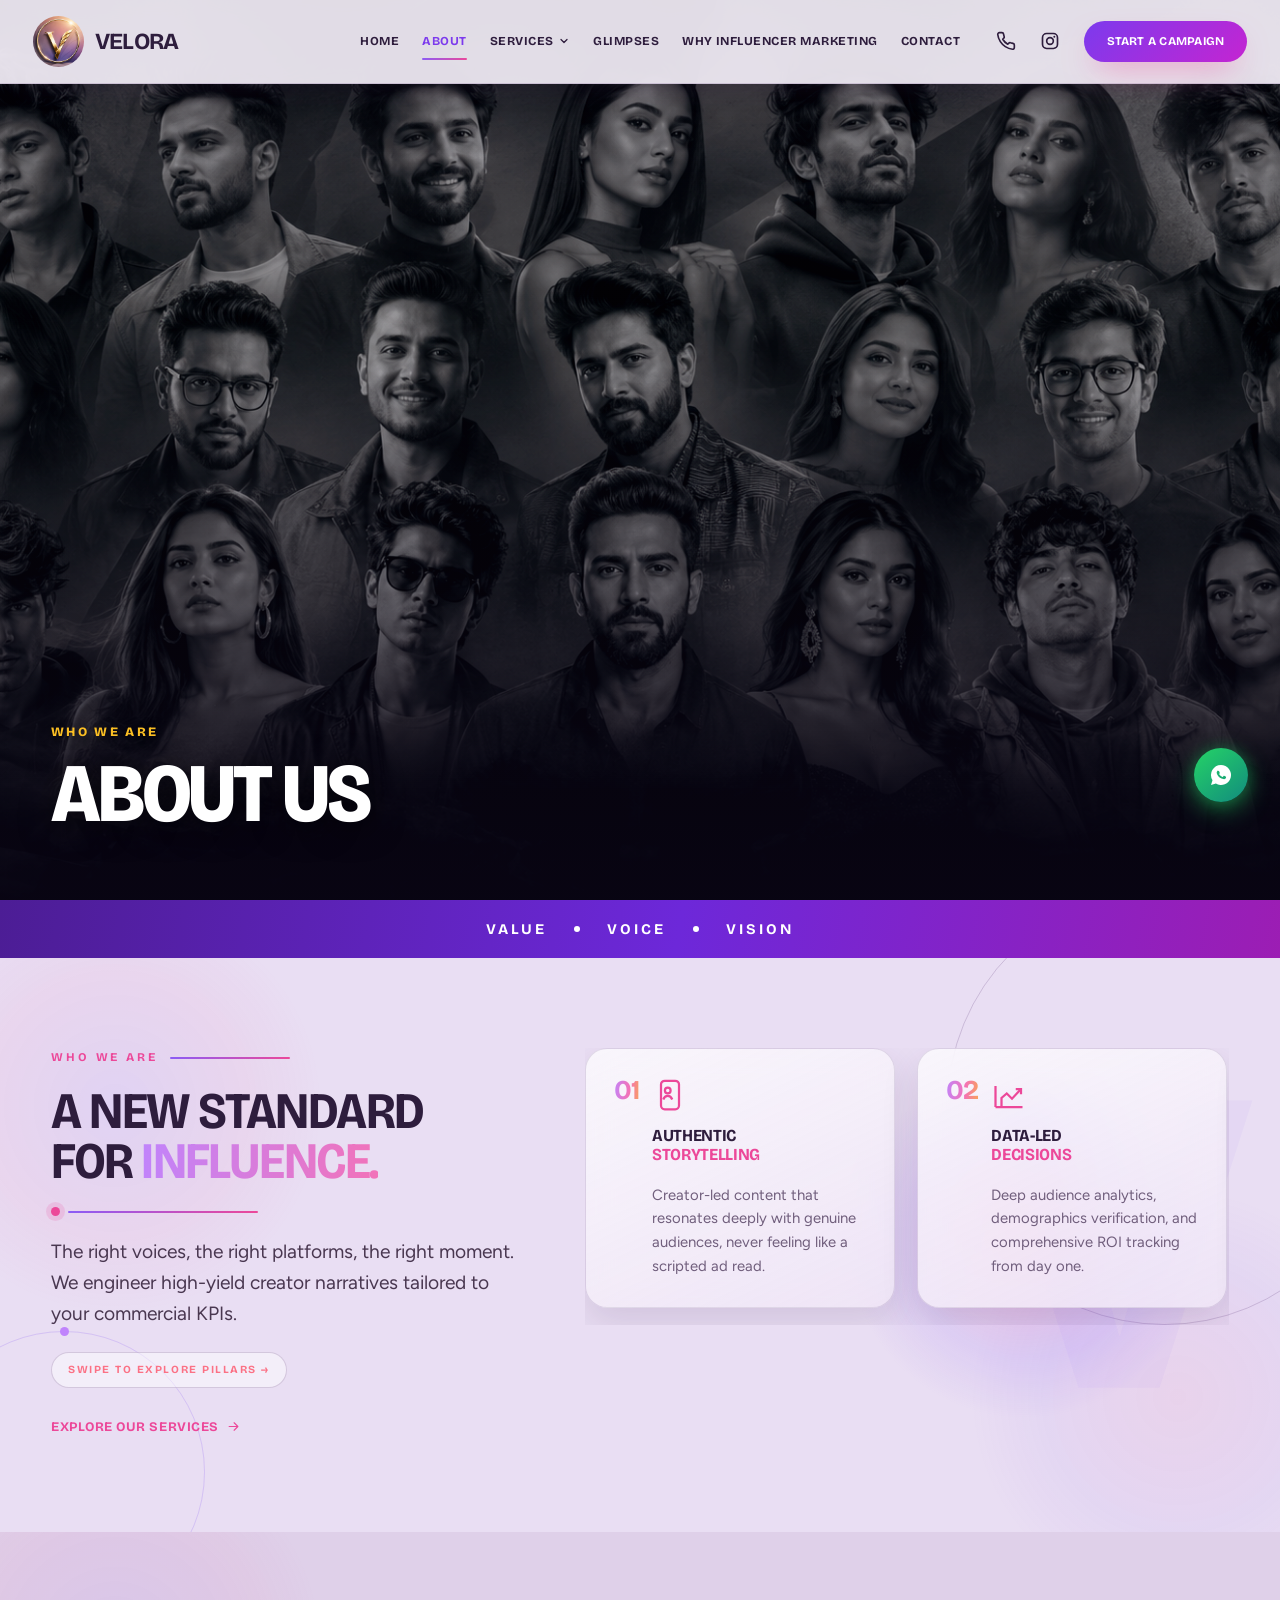
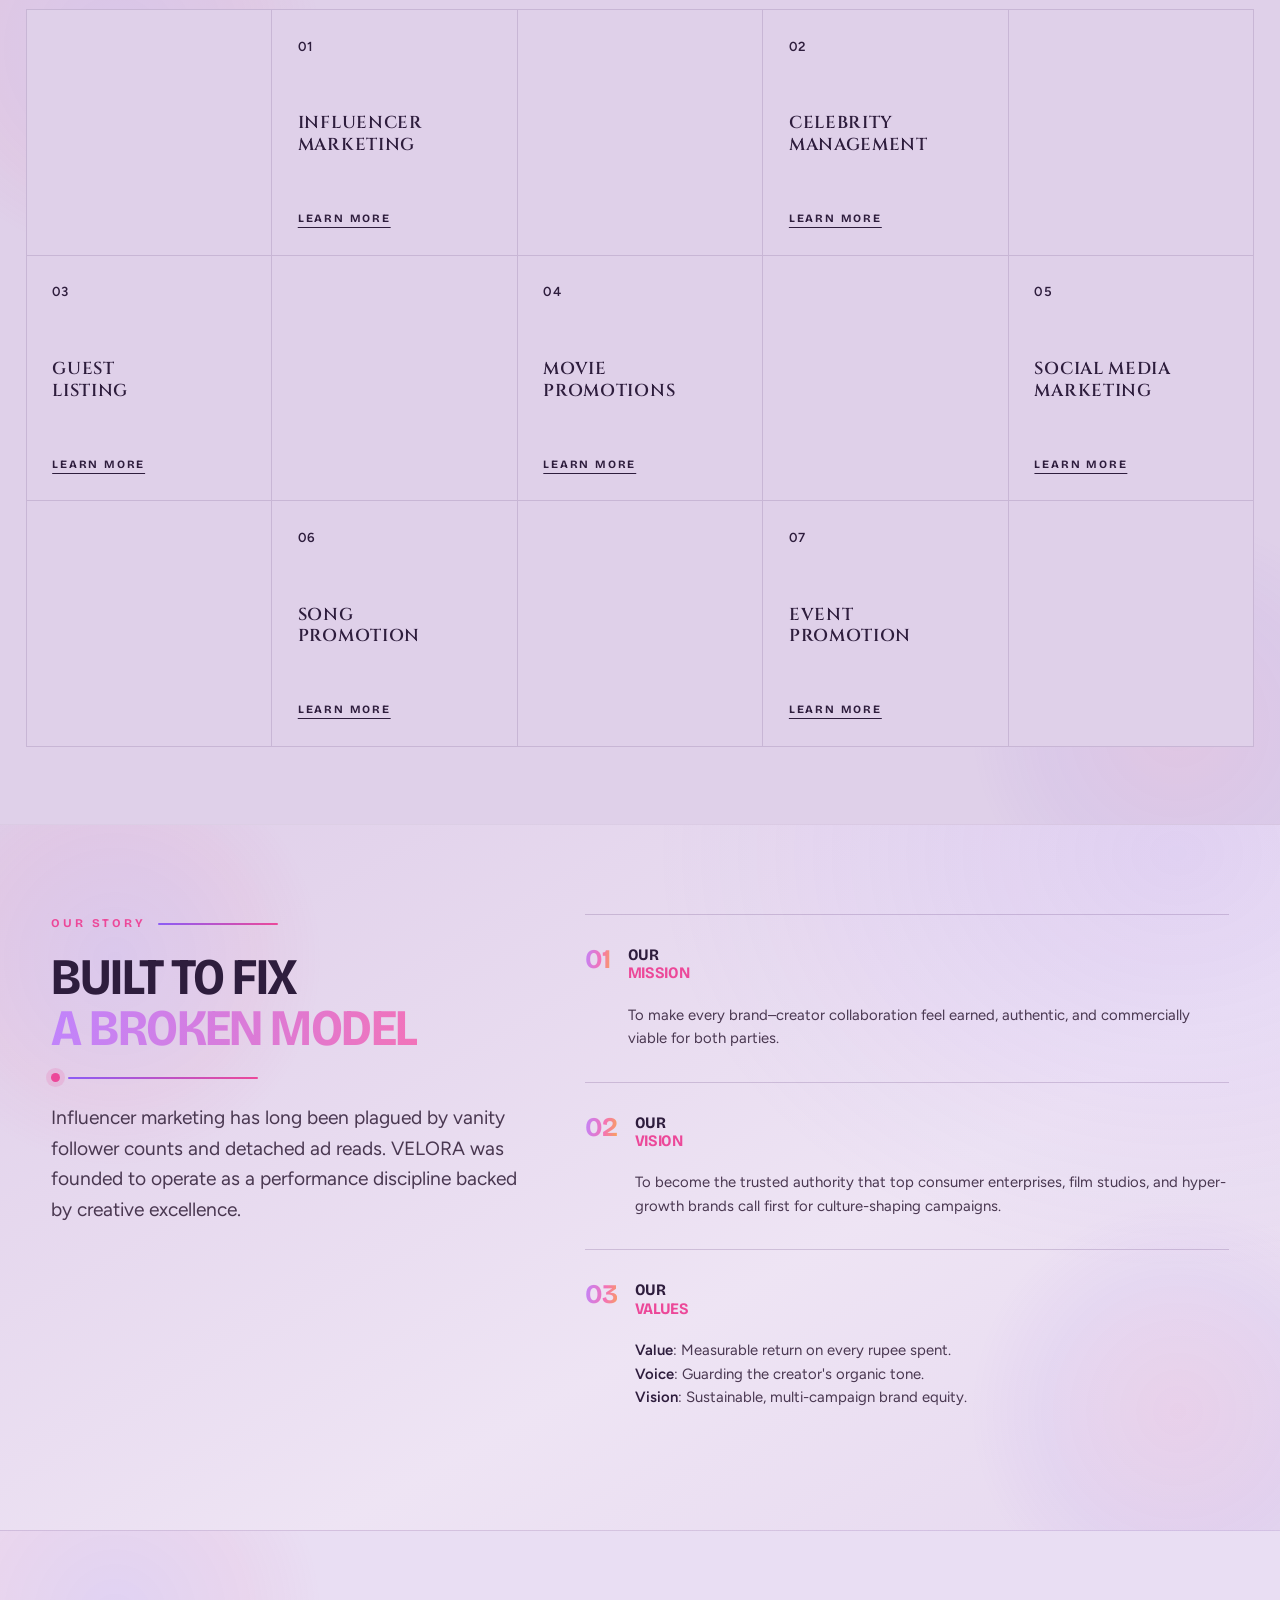
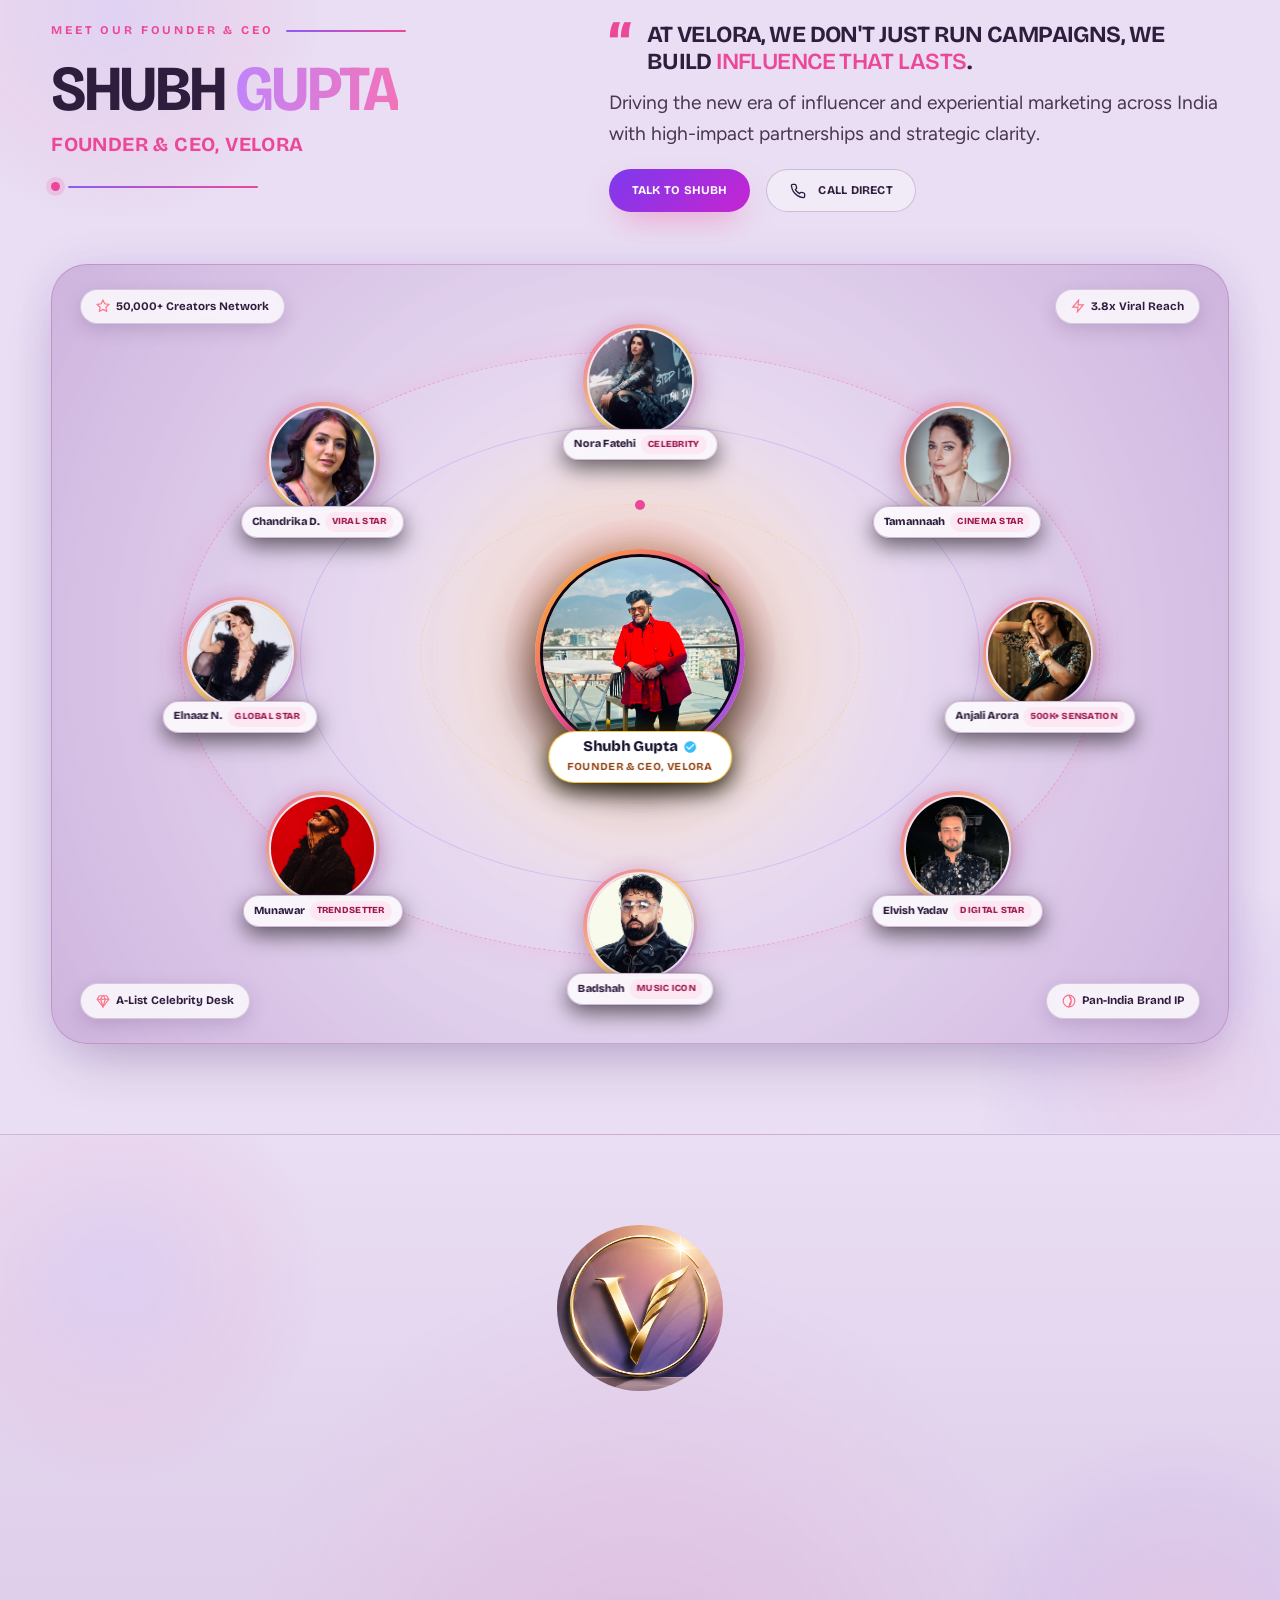
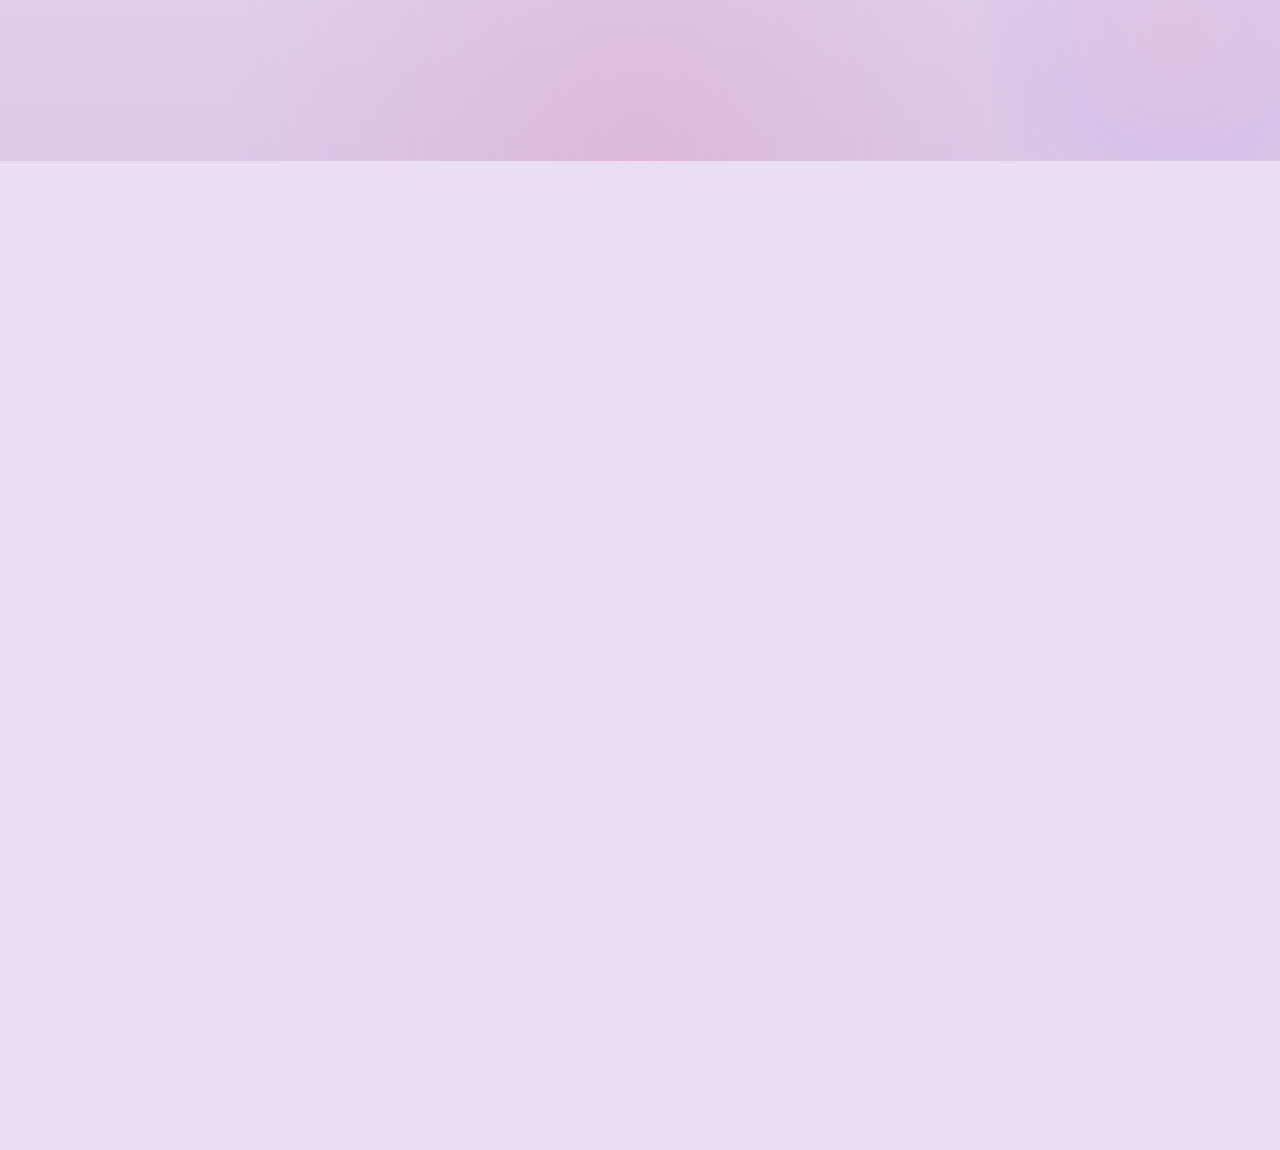
==== commit 238e5b83: "Remove nested page scrollbar" ====
--- a/about.html
+++ b/about.html
@@ -14,7 +14,7 @@
 <link rel="preconnect" href="https://fonts.googleapis.com">
 <link rel="preconnect" href="https://fonts.gstatic.com" crossorigin>
 <link href="https://fonts.googleapis.com/css2?family=Bricolage+Grotesque:opsz,wdth,wght@12..96,75..100,200..800&family=Cinzel:wght@500;600;700;800&family=Cormorant+Garamond:ital,wght@0,400;0,600;0,700;1,400&family=Figtree:ital,wght@0,300..900;1,300..900&display=swap" rel="stylesheet">
-<link rel="stylesheet" href="style.css?v=20260828-responsive-1">
+<link rel="stylesheet" href="style.css?v=20260828-scrollfix-2">
 <link rel="stylesheet" href="theme.css?v=20260826-1">
     <!-- Enables the section load-in in style.css section 40. Inline and in
          <head> on purpose: it must land before first paint so sections are
--- a/style.css
+++ b/style.css
@@ -11965,3 +11965,23 @@
         padding-block: .3rem;
     }
 }
+
+/* ========================================================================
+   51.6 SINGLE DOCUMENT SCROLLER
+   `overflow-x: hidden` on both root elements can promote the body to a second
+   vertical scroll container. Keep the document as the only page scroller and
+   use `clip` for horizontal artwork that intentionally reaches the viewport.
+   ======================================================================== */
+html {
+    overflow-x: clip;
+    overflow-y: auto;
+}
+
+body {
+    overflow-x: clip;
+    overflow-y: visible;
+}
+
+body.nav-open {
+    overflow: hidden;
+}
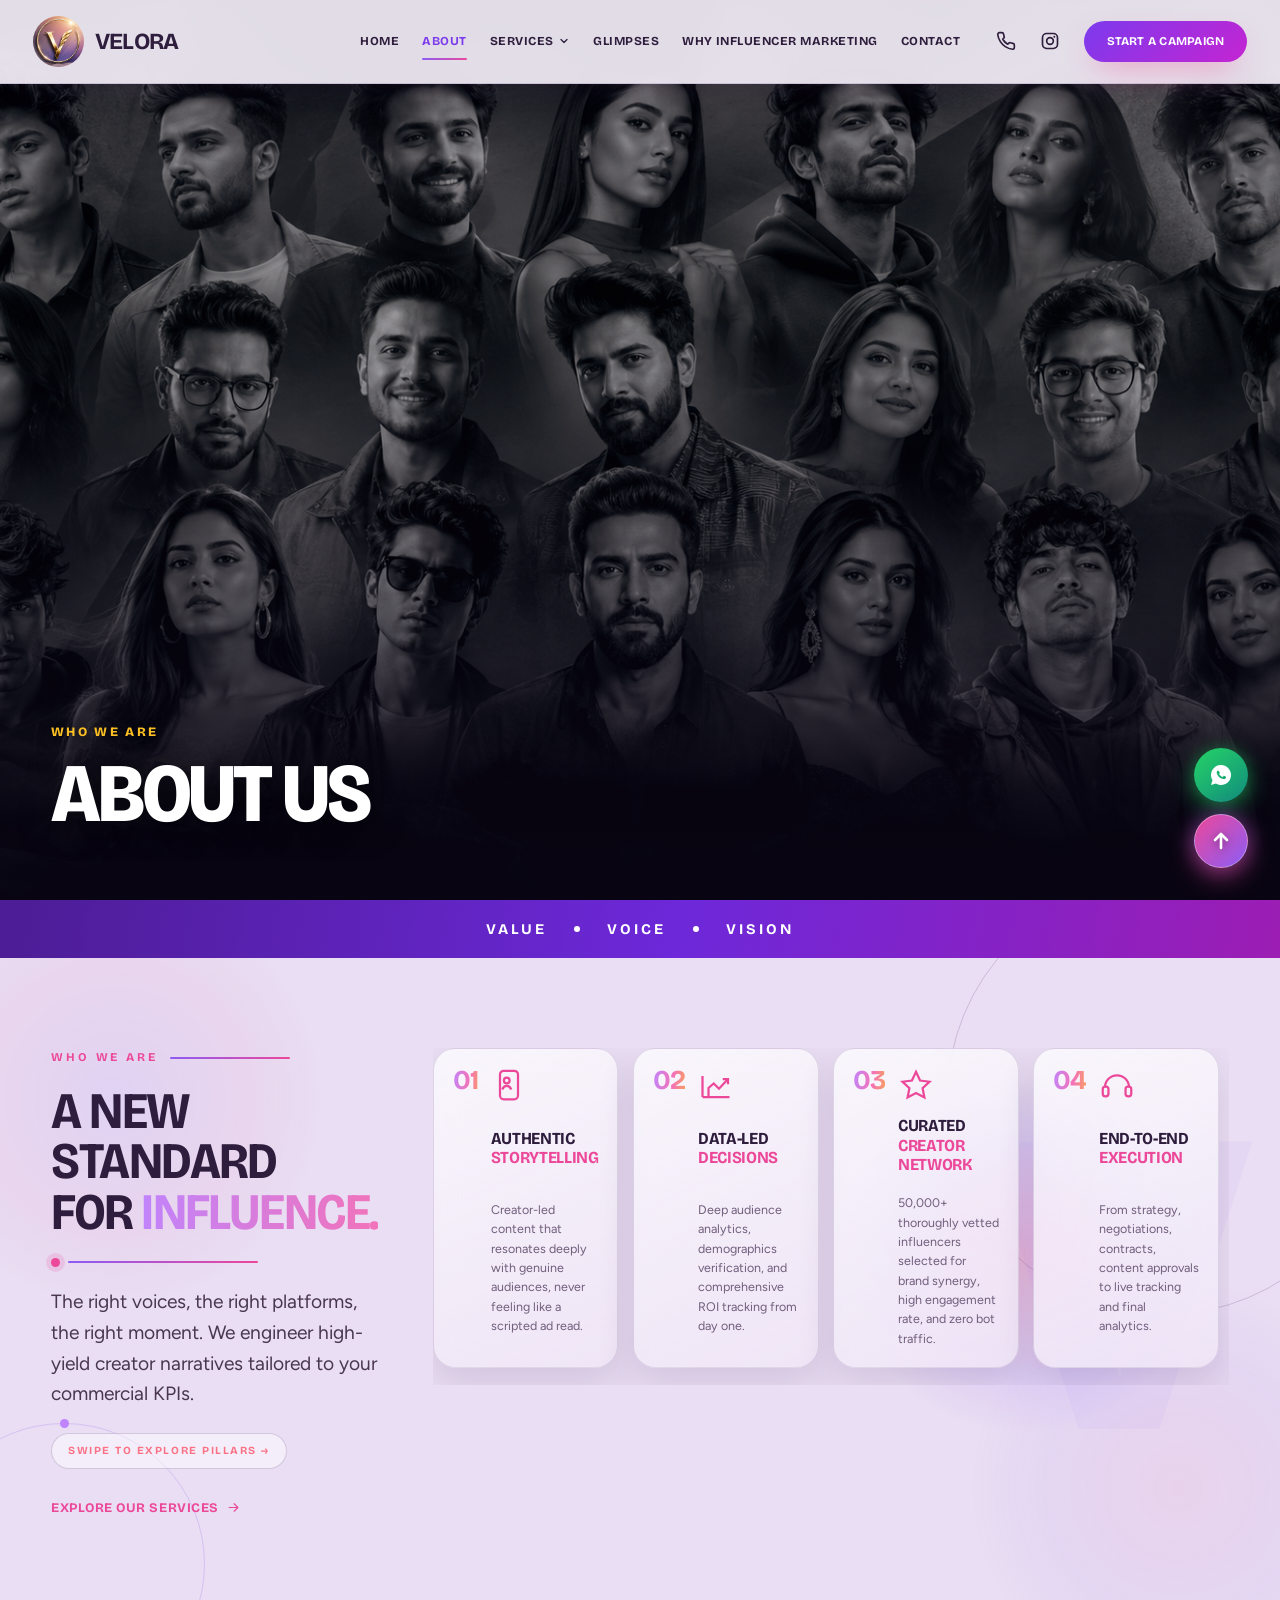
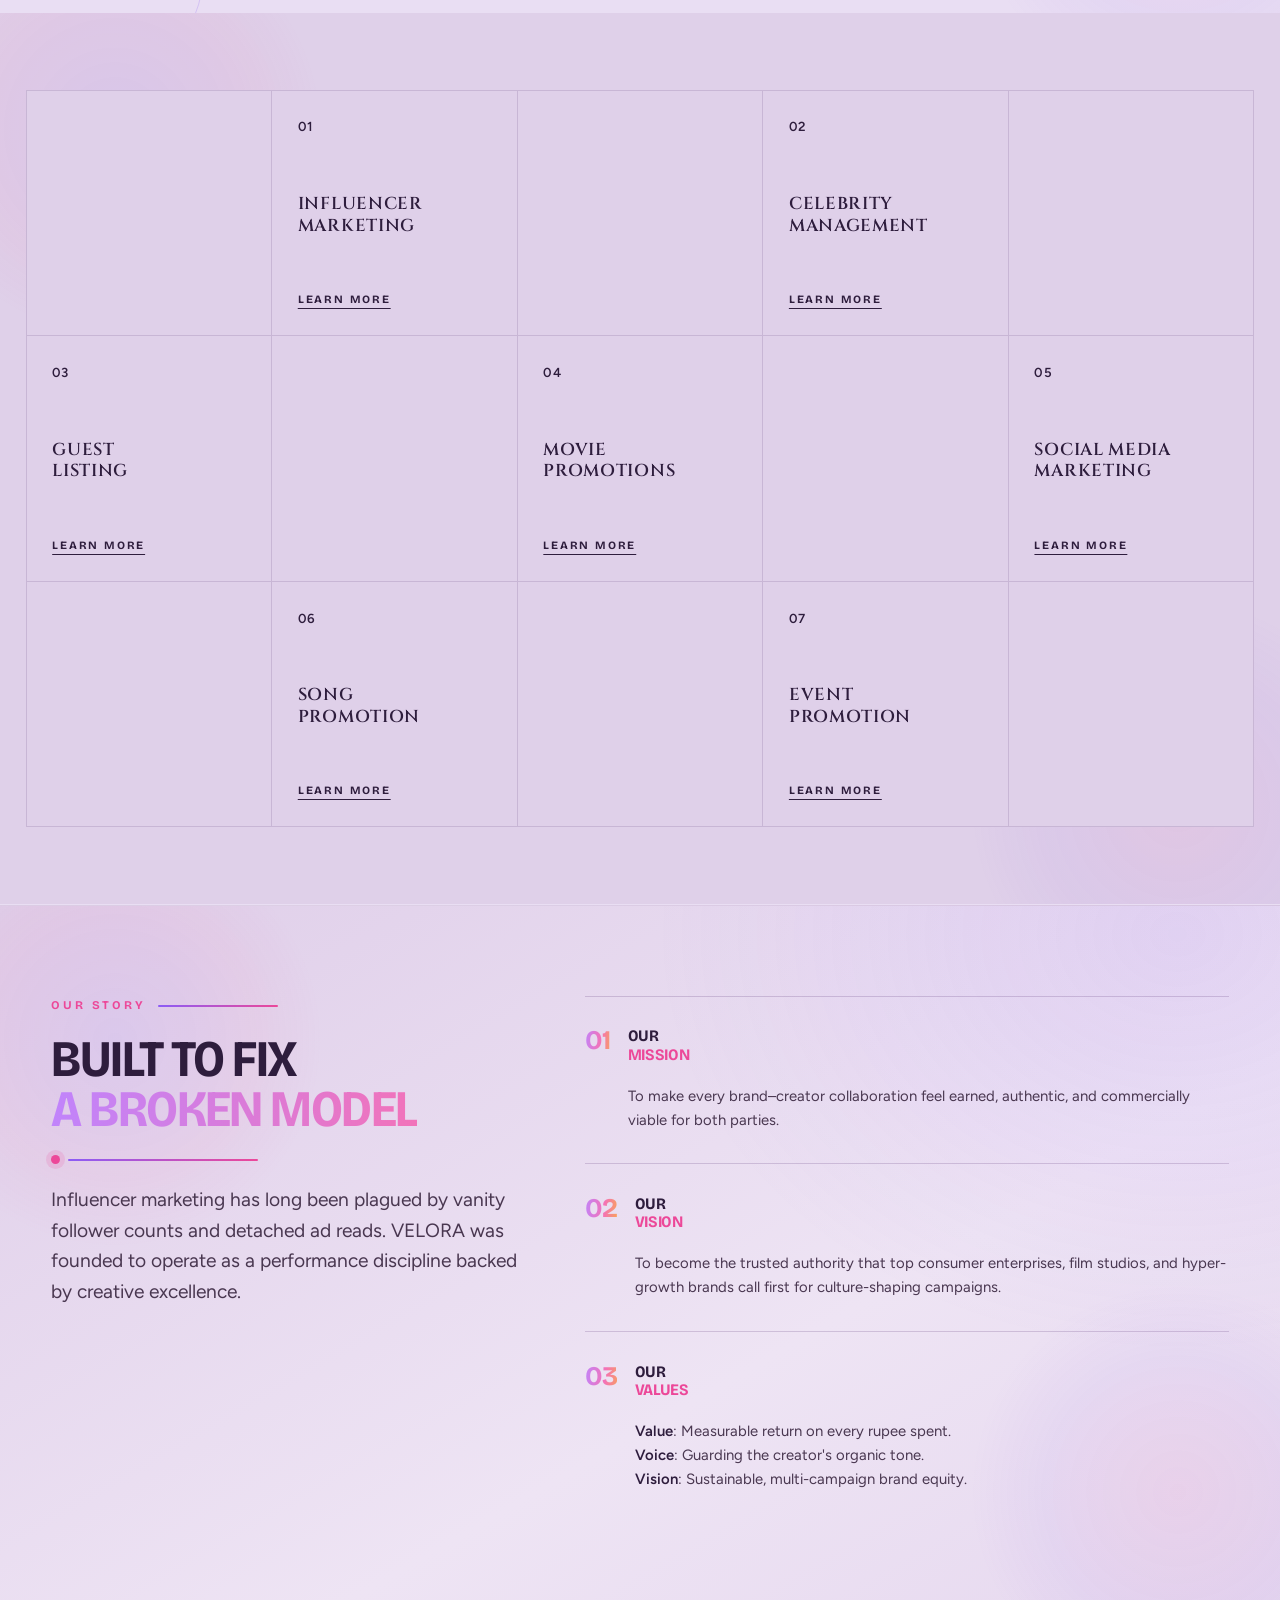
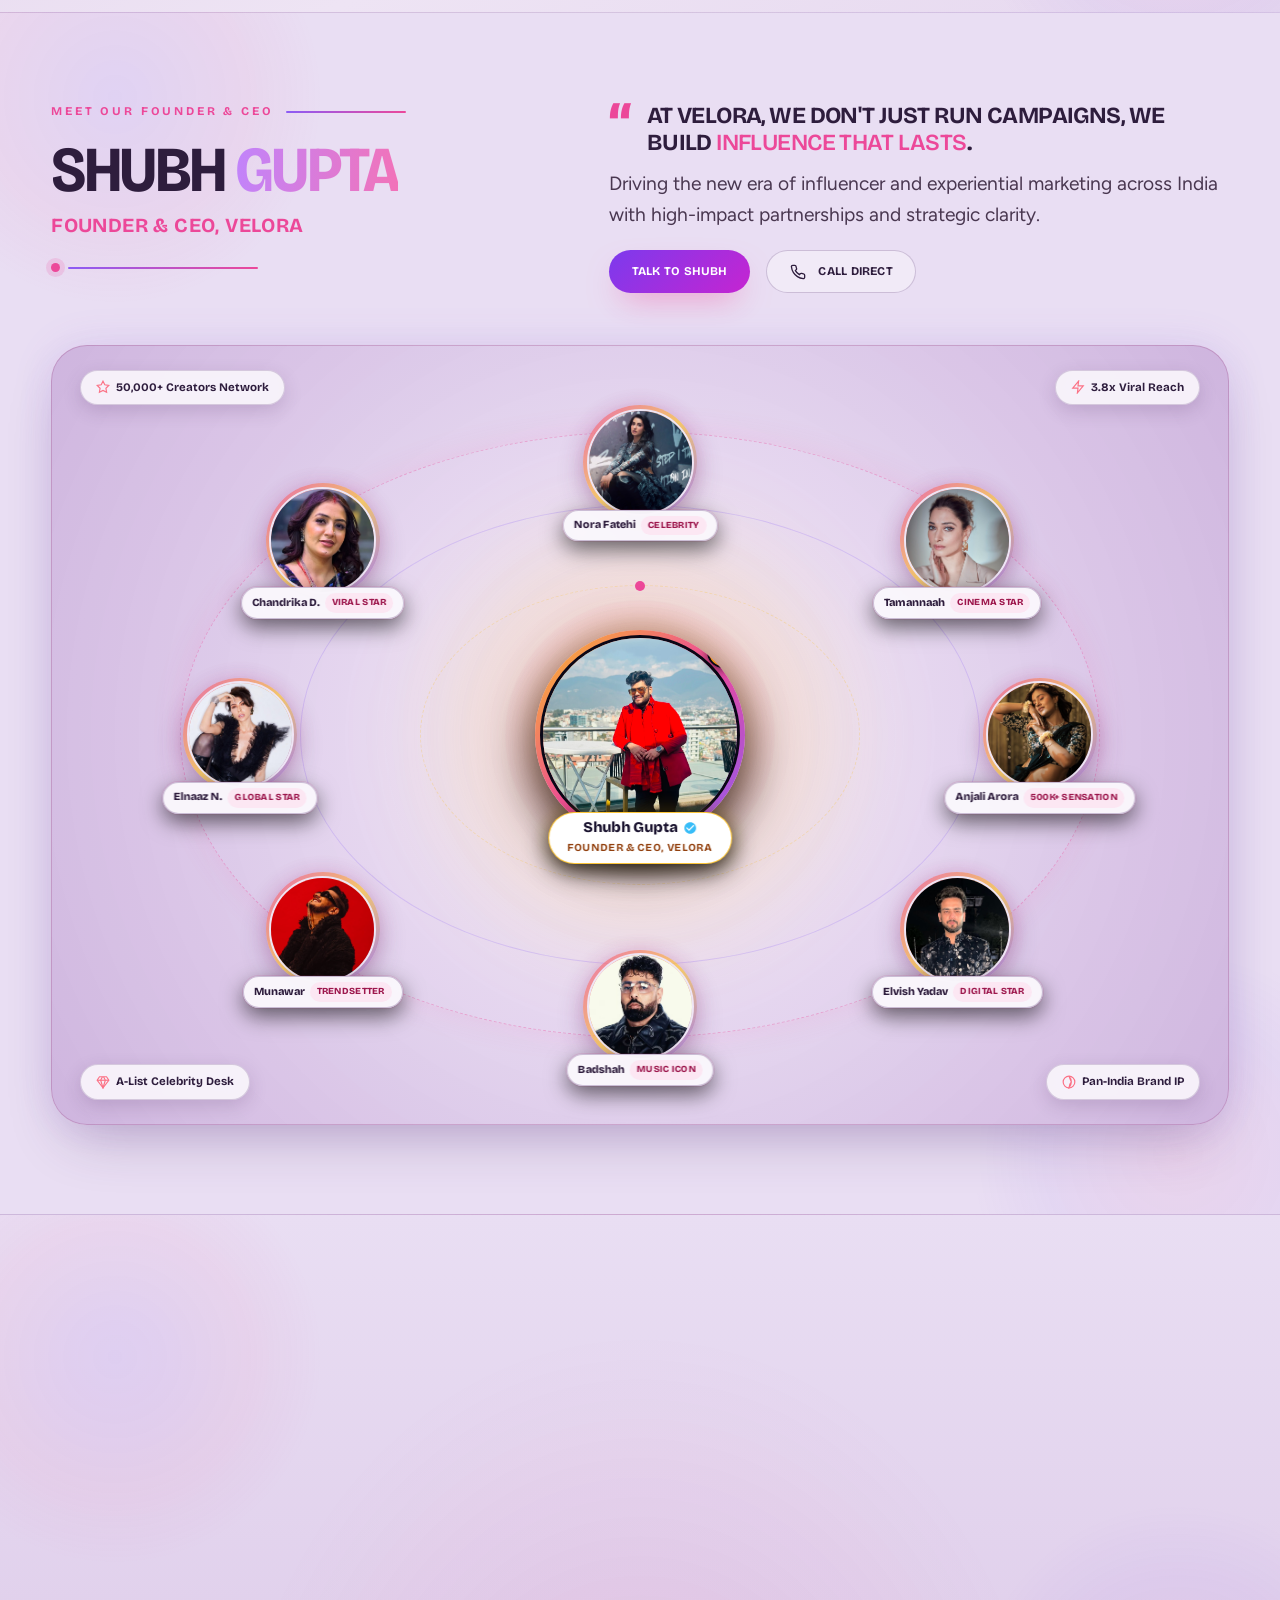
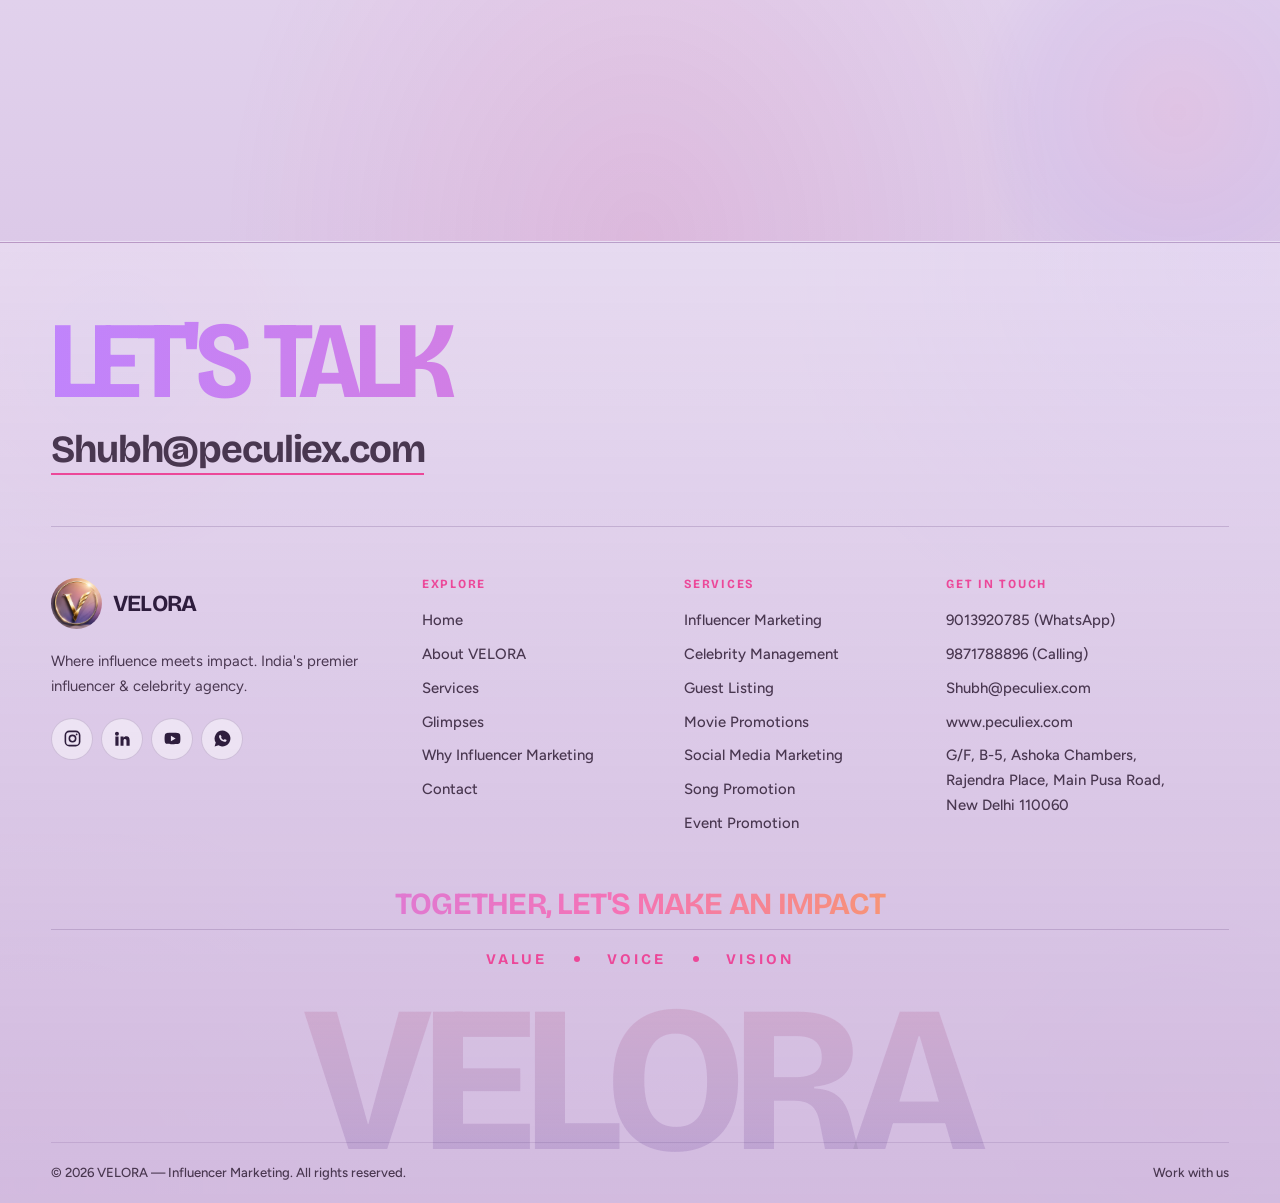
==== commit d44dc802: "Align roster and About card layouts" ====
--- a/about.html
+++ b/about.html
@@ -14,7 +14,7 @@
 <link rel="preconnect" href="https://fonts.googleapis.com">
 <link rel="preconnect" href="https://fonts.gstatic.com" crossorigin>
 <link href="https://fonts.googleapis.com/css2?family=Bricolage+Grotesque:opsz,wdth,wght@12..96,75..100,200..800&family=Cinzel:wght@500;600;700;800&family=Cormorant+Garamond:ital,wght@0,400;0,600;0,700;1,400&family=Figtree:ital,wght@0,300..900;1,300..900&display=swap" rel="stylesheet">
-<link rel="stylesheet" href="style.css?v=20260828-scrollfix-2">
+<link rel="stylesheet" href="style.css?v=20260828-aboutcards-3">
 <link rel="stylesheet" href="theme.css?v=20260826-1">
     <!-- Enables the section load-in in style.css section 40. Inline and in
          <head> on purpose: it must land before first paint so sections are
--- a/style.css
+++ b/style.css
@@ -110,6 +110,43 @@
 
 body.nav-open {
     overflow: hidden;
+}
+
+/* ========================================================================
+   51.7 ABOUT — ALL PILLAR CARDS IN ONE DESKTOP VIEW
+   The cards remain inside the original horizontal rail, with its native
+   scrollbar and touch/trackpad scrolling preserved. Only desktop sizing is
+   changed so the complete four-card set is visible at once.
+   ======================================================================== */
+@media (min-width: 1081px) {
+    #who-we-are > .shell.slide-split {
+        width: min(100%, 1560px);
+        max-width: 1560px;
+        grid-template-columns: minmax(310px, .72fr) minmax(0, 1.7fr);
+        gap: clamp(2rem, 3.5vw, 4rem);
+    }
+
+    #who-we-are .swipe-track {
+        display: grid;
+        grid-template-columns: repeat(4, minmax(0, 1fr));
+        align-items: stretch;
+        gap: clamp(.75rem, 1.15vw, 1.15rem);
+        overflow-x: scroll;
+        scrollbar-gutter: stable;
+    }
+
+    #who-we-are .swipe-card {
+        width: auto;
+        min-width: 0;
+        height: 100%;
+        padding: clamp(1rem, 1.45vw, 1.45rem);
+        scroll-snap-align: start;
+    }
+
+    #who-we-are .swipe-card .offer-desc {
+        font-size: clamp(.78rem, .82vw, .91rem);
+        line-height: 1.55;
+    }
 }
 
 img,
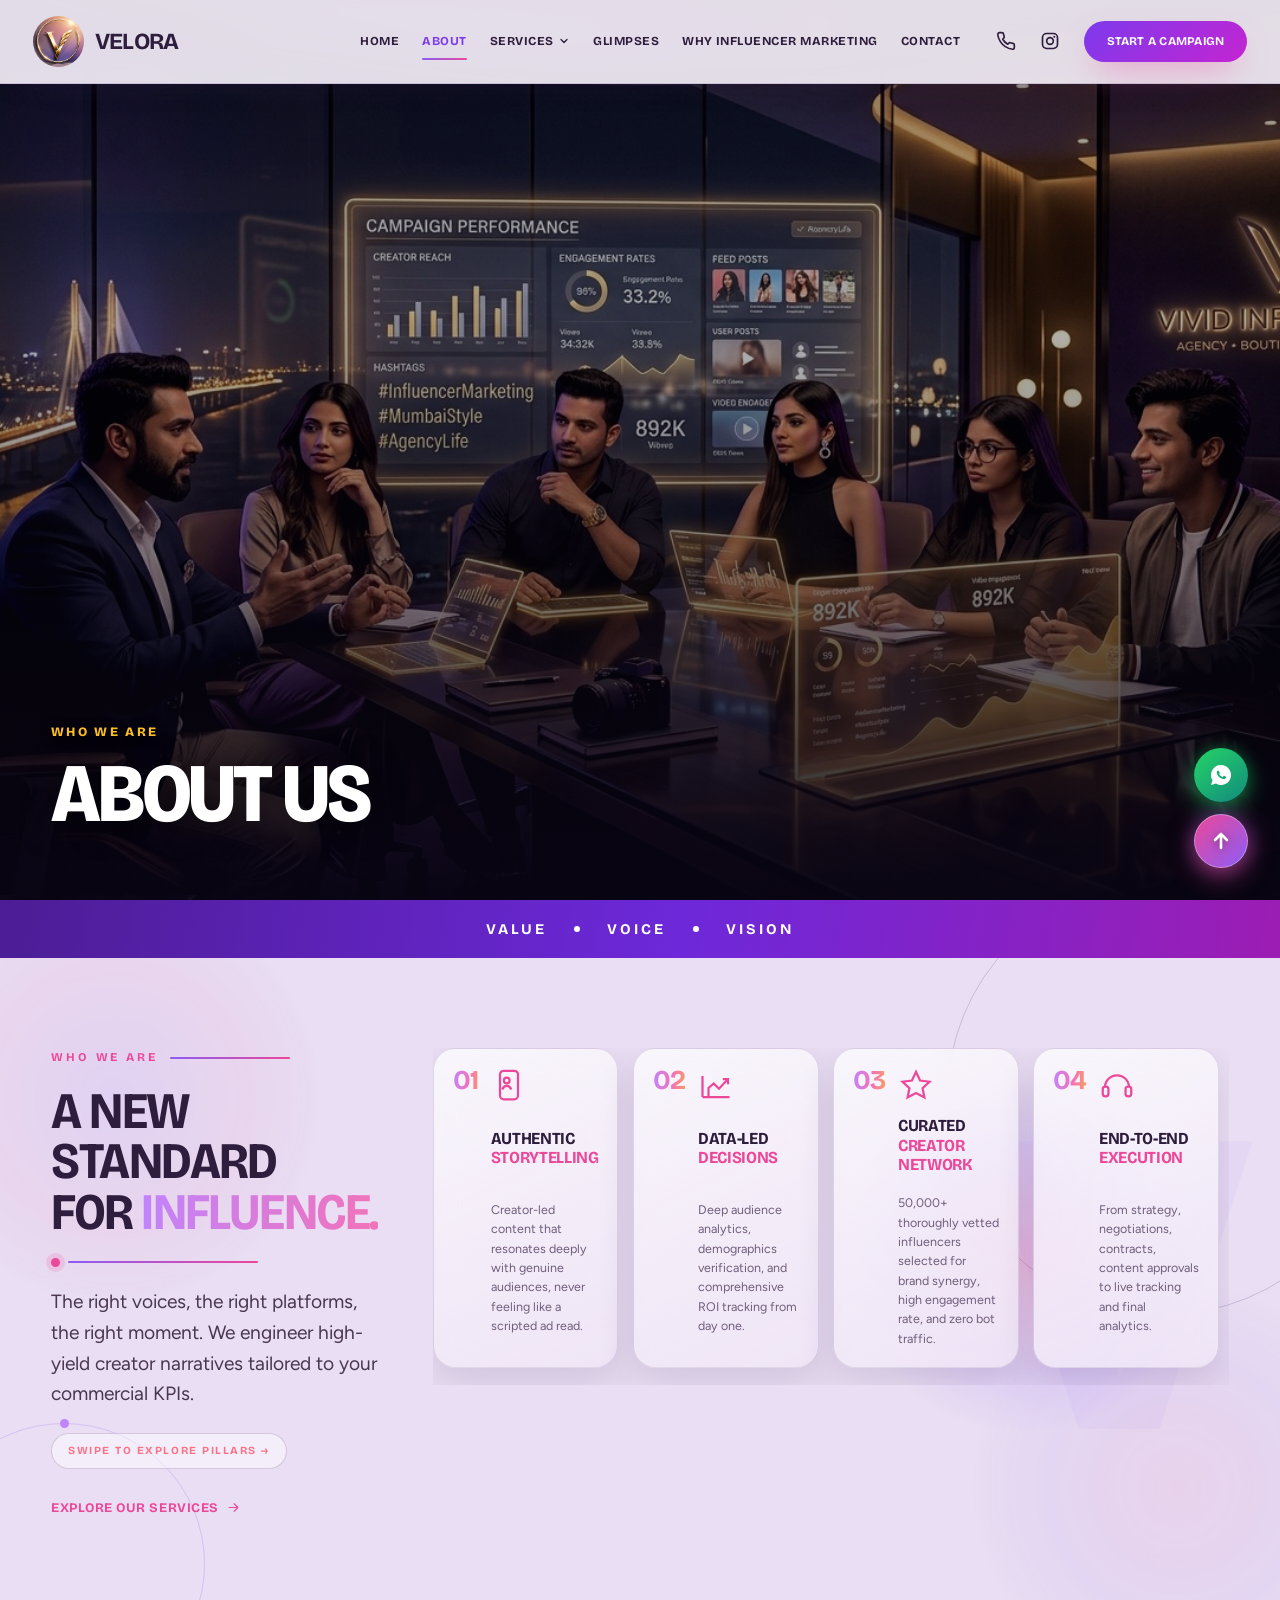
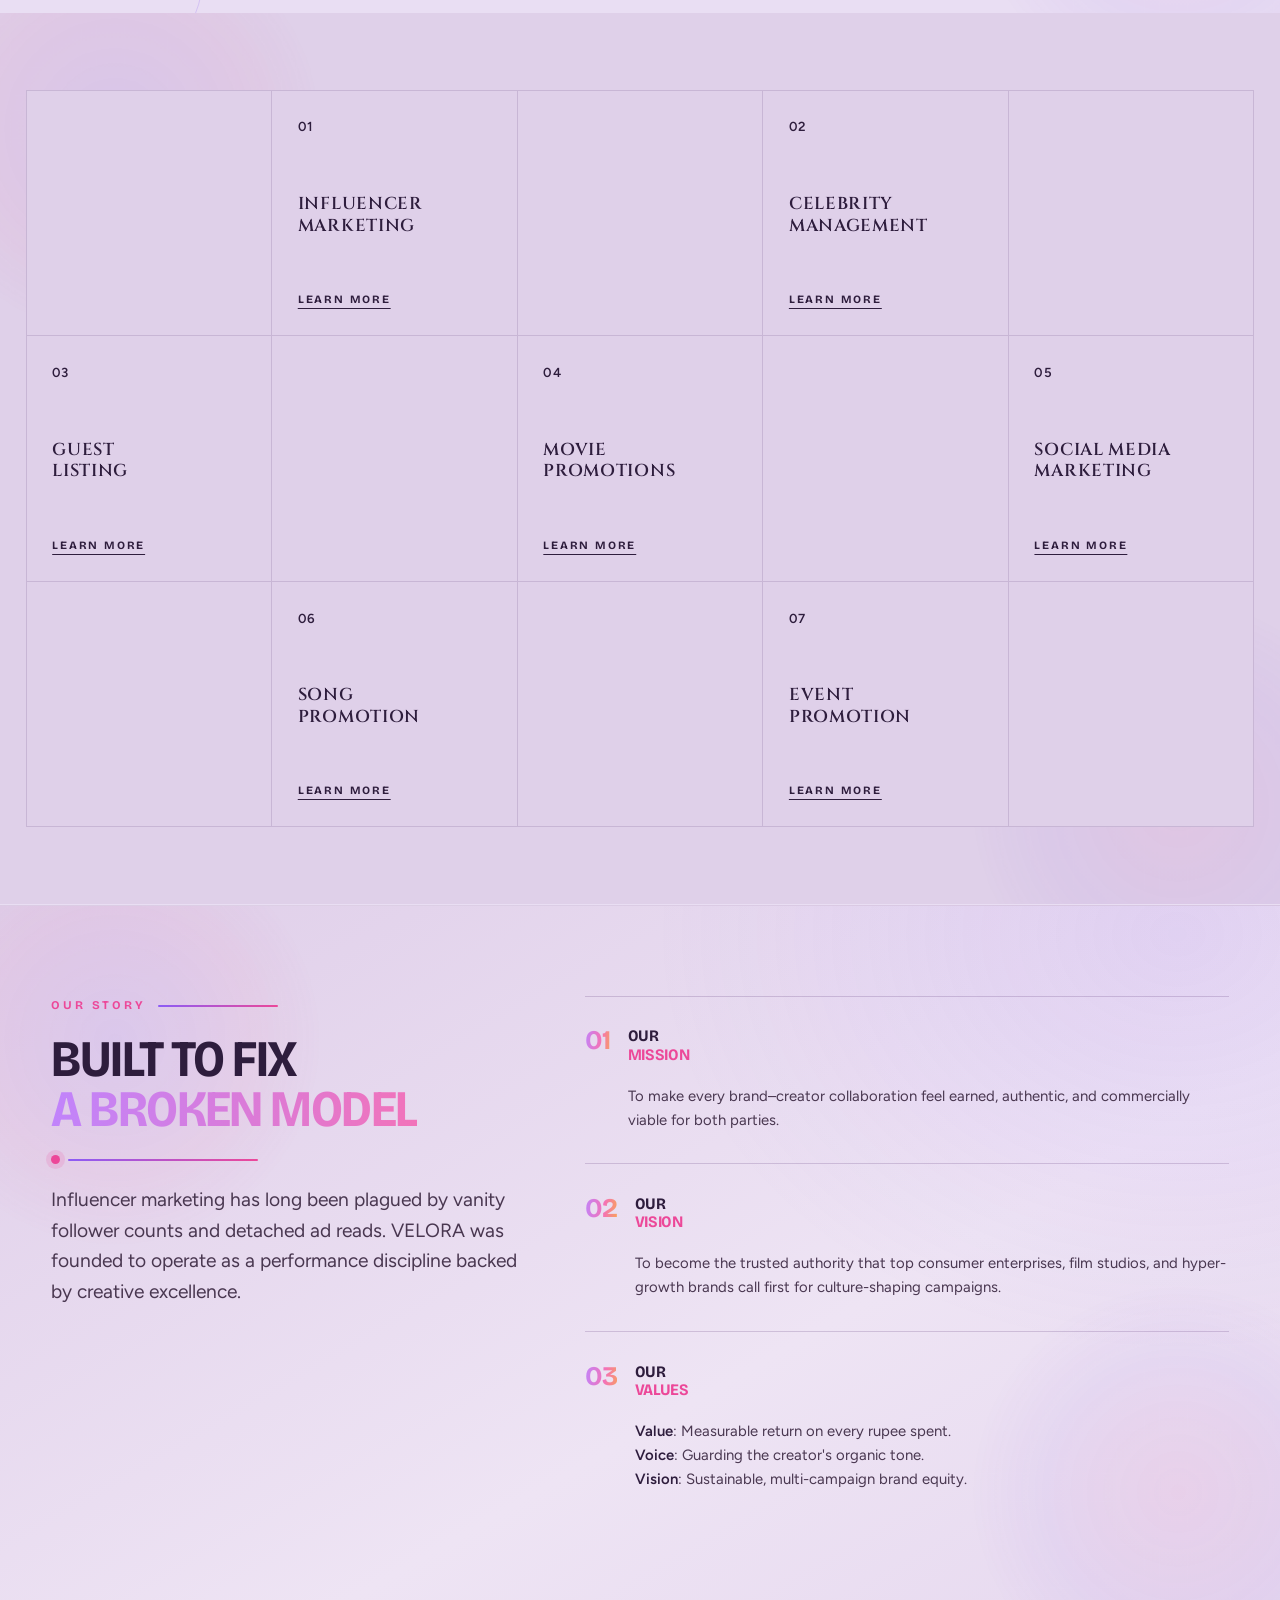
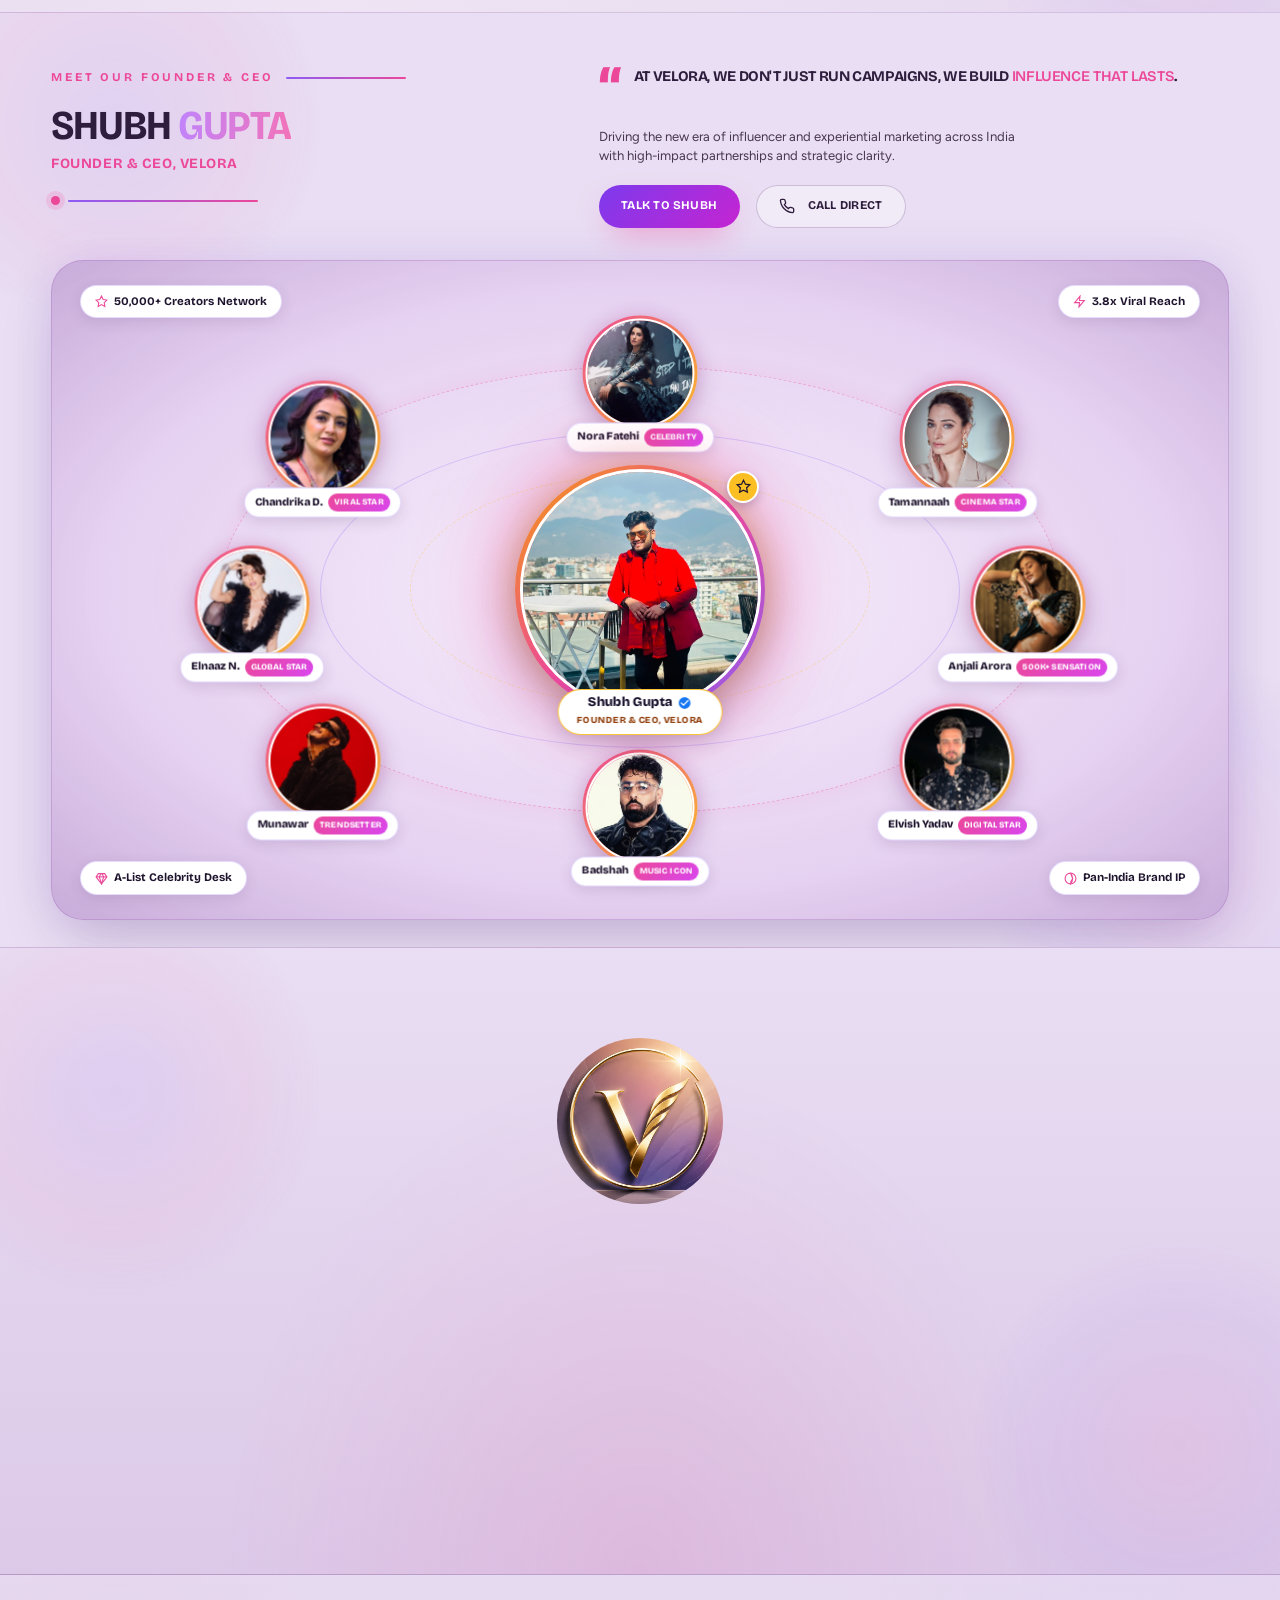
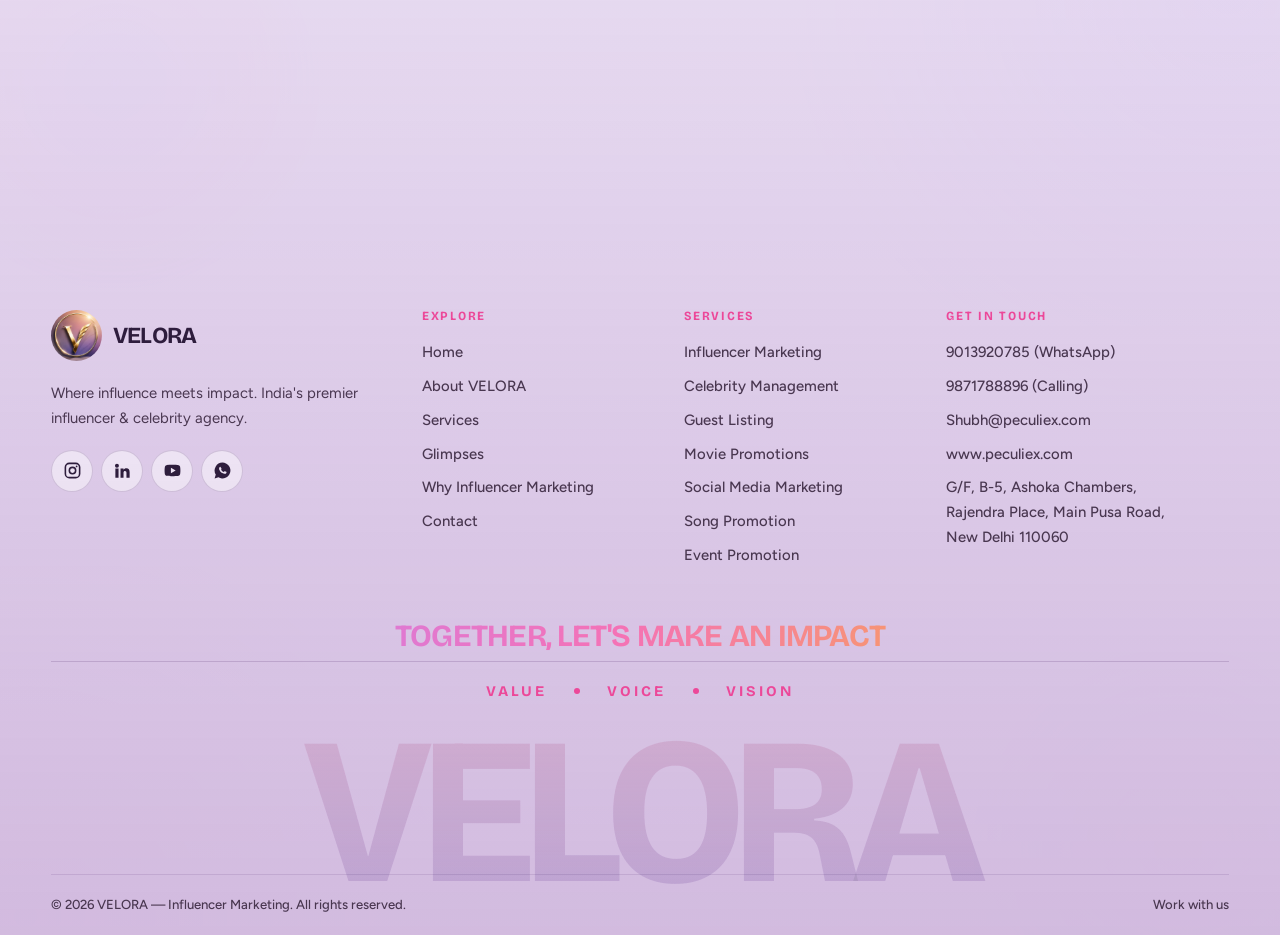
==== commit ec48e05a: "UI Updates, responsive tweaks for mobile and orbit nodes" ====
--- a/about.html
+++ b/about.html
@@ -94,7 +94,7 @@
   <!-- ============ 16:9 FULL-WIDTH CINEMATIC PAGE BANNER ============ -->
   <section class="page-banner-section" aria-label="About Page Banner">
     <div class="page-banner-frame" data-reveal>
-      <img src="assets/influ_banner.png" alt="VELORA Influencer & Creator Network" class="page-banner-img" loading="eager">
+      <img src="assets/about-banner.jpg" alt="VELORA Strategic Creative Boardroom and Influencer Leadership" class="page-banner-img" loading="eager">
       <div class="page-banner-overlay" aria-hidden="true"></div>
       <div class="page-banner-content">
         <div class="shell">
@@ -314,8 +314,8 @@
     </div>
   </section>
 
-  <!-- ============ ABOUT CEO & CREATOR SHOWCASE (BENTO UGC GRID) ============ -->
-  <section class="section" id="founder">
+  <!-- ============ ABOUT CEO & CREATOR SHOWCASE ============ -->
+  <section class="section founder-orbit-section" id="founder">
     <div class="shell">
       <div class="founder-header-block">
         <div class="founder-header-left">
@@ -375,7 +375,7 @@
           <!-- Satellite 1: Top (Nora Fatehi) -->
           <div class="orbit-node node-1">
             <div class="orbit-node-inner">
-              <img src="assets/talent/nora-fatehi.jpg" alt="Nora Fatehi" loading="lazy">
+              <img src="assets/talent/nora-fatehi.jpg" alt="Nora Fatehi">
               <div class="orbit-node-info">
                 <strong>Nora Fatehi</strong>
                 <span class="node-tag">Celebrity</span>
@@ -386,7 +386,7 @@
           <!-- Satellite 2: Top-Right (Tamannaah Bhatia) -->
           <div class="orbit-node node-2">
             <div class="orbit-node-inner">
-              <img src="assets/talent/tamannaah-bhatia.jpg" alt="Tamannaah Bhatia" loading="lazy">
+              <img src="assets/talent/tamannaah-bhatia.jpg" alt="Tamannaah Bhatia">
               <div class="orbit-node-info">
                 <strong>Tamannaah</strong>
                 <span class="node-tag">Cinema Star</span>
@@ -397,7 +397,7 @@
           <!-- Satellite 3: Right (Anjali Arora) -->
           <div class="orbit-node node-3">
             <div class="orbit-node-inner">
-              <img src="assets/talent/anjali-arora.jpg" alt="Anjali Arora" loading="lazy">
+              <img src="assets/talent/anjali-arora.jpg" alt="Anjali Arora">
               <div class="orbit-node-info">
                 <strong>Anjali Arora</strong>
                 <span class="node-tag">500K+ Sensation</span>
@@ -408,7 +408,7 @@
           <!-- Satellite 4: Bottom-Right (Elvish Yadav) -->
           <div class="orbit-node node-4">
             <div class="orbit-node-inner">
-              <img src="assets/talent/elvish-yadav.jpg" alt="Elvish Yadav" loading="lazy">
+              <img src="assets/talent/elvish-yadav.jpg" alt="Elvish Yadav">
               <div class="orbit-node-info">
                 <strong>Elvish Yadav</strong>
                 <span class="node-tag">Digital Star</span>
@@ -419,7 +419,7 @@
           <!-- Satellite 5: Bottom (Badshah) -->
           <div class="orbit-node node-5">
             <div class="orbit-node-inner">
-              <img src="assets/talent/badshah.jpg" alt="Badshah" loading="lazy">
+              <img src="assets/talent/badshah.jpg" alt="Badshah">
               <div class="orbit-node-info">
                 <strong>Badshah</strong>
                 <span class="node-tag">Music Icon</span>
@@ -430,7 +430,7 @@
           <!-- Satellite 6: Bottom-Left (Munawar Faruqui) -->
           <div class="orbit-node node-6">
             <div class="orbit-node-inner">
-              <img src="assets/talent/munawar-faruqui.jpg" alt="Munawar Faruqui" loading="lazy">
+              <img src="assets/talent/munawar-faruqui.jpg" alt="Munawar Faruqui">
               <div class="orbit-node-info">
                 <strong>Munawar</strong>
                 <span class="node-tag">Trendsetter</span>
@@ -441,7 +441,7 @@
           <!-- Satellite 7: Left (Elnaaz Norouzi) -->
           <div class="orbit-node node-7">
             <div class="orbit-node-inner">
-              <img src="assets/talent/elnaaz-norouzi.jpg" alt="Elnaaz Norouzi" loading="lazy">
+              <img src="assets/talent/elnaaz-norouzi.jpg" alt="Elnaaz Norouzi">
               <div class="orbit-node-info">
                 <strong>Elnaaz N.</strong>
                 <span class="node-tag">Global Star</span>
@@ -452,7 +452,7 @@
           <!-- Satellite 8: Top-Left (Chandrika Dixit) -->
           <div class="orbit-node node-8">
             <div class="orbit-node-inner">
-              <img src="assets/talent/chandrika-dixit.jpg" alt="Chandrika Dixit" loading="lazy">
+              <img src="assets/talent/chandrika-dixit.jpg" alt="Chandrika Dixit">
               <div class="orbit-node-info">
                 <strong>Chandrika D.</strong>
                 <span class="node-tag">Viral Star</span>
--- a/style.css
+++ b/style.css
@@ -110,6 +110,15 @@
 
 body.nav-open {
     overflow: hidden;
+}
+
+/* ========================================================================
+   51.7 FOUNDER PORTRAIT SCALE - SINGLE VIEWPORT OPTIMIZED
+   The home and About pages share the same compact, single-view CEO orbit.
+   ======================================================================== */
+#founder {
+    padding-top: clamp(2rem, 3.5vh, 3.5rem);
+    padding-bottom: clamp(2.5rem, 4vh, 4rem);
 }
 
 /* ========================================================================
@@ -5245,32 +5254,51 @@
 .founder-header-block {
     display: grid;
     grid-template-columns: minmax(0, 0.9fr) minmax(0, 1.1fr);
-    gap: clamp(2rem, 4vw, 4rem);
+    gap: clamp(1.5rem, 2.5vw, 3rem);
     align-items: center;
-    margin-bottom: clamp(2.5rem, 4vw, 3.5rem);
+    margin-top: clamp(1.5rem, 3vh, 2.5rem);
+    margin-bottom: clamp(2rem, 3.5vh, 3rem);
 }
 
 .founder-header-left .founder-name {
-    font-size: clamp(2.2rem, 5.5vw, 4rem);
-    line-height: 0.95;
-    letter-spacing: -0.04em;
-    margin-top: 0.2rem;
+    font-size: clamp(1.8rem, 3.2vw, 2.6rem);
+    line-height: 1;
+    letter-spacing: -0.03em;
+    margin-top: 0.15rem;
 }
 
 .founder-header-left .founder-role {
     font-family: var(--f-display);
-    font-size: clamp(0.95rem, 1.6vw, 1.25rem);
+    font-size: clamp(0.78rem, 1.1vw, 0.95rem);
     font-weight: 700;
-    letter-spacing: 0.02em;
+    letter-spacing: 0.04em;
     text-transform: uppercase;
     color: var(--pink);
-    margin-top: 0.5rem;
+    margin-top: 0.3rem;
 }
 
 .founder-header-right .pullquote {
     display: flex;
-    gap: 0.9rem;
+    gap: 0.75rem;
     margin-top: 0;
+}
+
+.founder-header-right .pullquote blockquote {
+    font-size: clamp(0.92rem, 1.15vw, 1.05rem);
+    line-height: 1.38;
+}
+
+.founder-header-right .lead {
+    font-size: clamp(0.82rem, 0.95vw, 0.9rem);
+    line-height: 1.45;
+    margin-top: 0.35rem;
+}
+
+.founder-actions {
+    margin-top: 0.75rem;
+    display: flex;
+    gap: 0.75rem;
+    flex-wrap: wrap;
 }
 
 /* Bento UGC Showcase Grid */
@@ -8643,6 +8671,263 @@
     z-index: 2;
 }
 
+/* Premium Animated Vector Showcase (replaces the service photo) */
+.service-vector-panel {
+    display: flex;
+    align-items: center;
+    justify-content: center;
+    background:
+        radial-gradient(circle at 50% 38%, rgba(139, 92, 246, 0.22), transparent 62%),
+        linear-gradient(160deg, #1b1030 0%, #0b0716 72%);
+}
+
+.vector-panel-glow {
+    position: absolute;
+    inset: 0;
+    background: radial-gradient(circle at center, rgba(236, 72, 153, 0.24) 0%, rgba(251, 191, 36, 0.12) 42%, transparent 72%);
+    filter: blur(28px);
+    animation: orbitHaloPulse 4.5s ease-in-out infinite alternate;
+    pointer-events: none;
+}
+
+.vector-panel-grid {
+    position: absolute;
+    inset: 0;
+    background-image:
+        linear-gradient(rgba(255, 255, 255, 0.05) 1px, transparent 1px),
+        linear-gradient(90deg, rgba(255, 255, 255, 0.05) 1px, transparent 1px);
+    background-size: 26px 26px;
+    -webkit-mask-image: radial-gradient(circle at center, #000 42%, transparent 76%);
+    mask-image: radial-gradient(circle at center, #000 42%, transparent 76%);
+    pointer-events: none;
+}
+
+.vector-panel-ring {
+    position: absolute;
+    top: 50%;
+    left: 50%;
+    transform: translate(-50%, -50%);
+    border-radius: 50%;
+    pointer-events: none;
+}
+
+.vector-ring-outer {
+    width: 62%;
+    aspect-ratio: 1;
+    border: 1px dashed rgba(236, 72, 153, 0.3);
+    animation: vectorRingSpin 26s linear infinite;
+}
+
+.vector-ring-inner {
+    width: 44%;
+    aspect-ratio: 1;
+    border: 1px solid rgba(251, 191, 36, 0.22);
+    animation: vectorRingSpin 20s linear infinite reverse;
+}
+
+@keyframes vectorRingSpin {
+    to {
+        transform: translate(-50%, -50%) rotate(360deg);
+    }
+}
+
+.vector-panel-scene {
+    position: relative;
+    z-index: 2;
+    width: 88%;
+    max-width: 440px;
+    filter: drop-shadow(0 16px 32px rgba(0, 0, 0, 0.5));
+}
+
+/* Flat-illustration motion vocabulary */
+.svc-float {
+    transform-box: fill-box;
+    transform-origin: center;
+    animation: svcFloat 3.4s ease-in-out infinite;
+}
+
+@keyframes svcFloat {
+    0%, 100% { transform: translateY(0); }
+    50% { transform: translateY(-7px); }
+}
+
+.svc-pop {
+    transform-box: fill-box;
+    transform-origin: center;
+    animation: svcPop 2.6s ease-in-out infinite;
+}
+
+@keyframes svcPop {
+    0%, 100% { transform: scale(1); }
+    50% { transform: scale(1.07); }
+}
+
+.svc-rise {
+    transform-box: fill-box;
+    transform-origin: center;
+    animation: svcRise 3s ease-in-out infinite;
+}
+
+@keyframes svcRise {
+    0% { transform: translateY(10px); opacity: 0; }
+    25% { opacity: 1; }
+    100% { transform: translateY(-28px); opacity: 0; }
+}
+
+.svc-spin-slow {
+    transform-box: fill-box;
+    transform-origin: center;
+    animation: svcSpinSlow 9s linear infinite;
+}
+
+@keyframes svcSpinSlow {
+    to { transform: rotate(360deg); }
+}
+
+.svc-bar {
+    transform-box: fill-box;
+    transform-origin: bottom;
+    animation: svcBar 1.5s ease-in-out infinite;
+}
+
+@keyframes svcBar {
+    0%, 100% { transform: scaleY(0.45); }
+    50% { transform: scaleY(1); }
+}
+
+.svc-clap {
+    transform-box: fill-box;
+    transform-origin: left bottom;
+    animation: svcClap 3.2s ease-in-out infinite;
+}
+
+@keyframes svcClap {
+    0%, 68%, 100% { transform: rotate(0deg); }
+    80% { transform: rotate(-17deg); }
+    90% { transform: rotate(-4deg); }
+}
+
+.svc-sway {
+    transform-box: fill-box;
+    transform-origin: top center;
+    animation: svcSway 4.2s ease-in-out infinite;
+}
+
+@keyframes svcSway {
+    0%, 100% { transform: rotate(-2.2deg); }
+    50% { transform: rotate(2.2deg); }
+}
+
+.svc-beam polygon {
+    /* Soft light-shaft look: a hard-edged tinted polygon reads as a muddy
+       column against the dark panel, a blurred pale one reads as light. */
+    filter: blur(4px);
+    animation: svcBeam 3.6s ease-in-out infinite alternate;
+}
+
+@keyframes svcBeam {
+    0% { opacity: 0.10; }
+    100% { opacity: 0.26; }
+}
+
+.svc-fall {
+    transform-box: fill-box;
+    transform-origin: center;
+    animation: svcFall 4.2s linear infinite;
+}
+
+@keyframes svcFall {
+    0% { transform: translateY(-14px) rotate(0deg); opacity: 0; }
+    15% { opacity: 1; }
+    100% { transform: translateY(44px) rotate(220deg); opacity: 0; }
+}
+
+.svc-blink {
+    animation: svcSparkleBlink 2s ease-in-out infinite;
+}
+
+.svc-star-glow {
+    transform-box: fill-box;
+    transform-origin: center;
+    animation: svcStarGlow 3s ease-in-out infinite;
+}
+
+.svc-node, .svc-sparkle2 circle {
+    transform-box: fill-box;
+    transform-origin: center;
+    animation: svcNodePulse 2.4s ease-in-out infinite;
+}
+
+@keyframes svcNodePulse {
+    0%, 100% { opacity: 0.55; transform: scale(0.9); }
+    50% { opacity: 1; transform: scale(1.15); }
+}
+
+.svc-line {
+    opacity: 0.35;
+    animation: svcLinePulse 2.4s ease-in-out infinite;
+}
+
+@keyframes svcLinePulse {
+    0%, 100% { opacity: 0.3; }
+    50% { opacity: 0.85; }
+}
+
+.svc-spot {
+    transform-box: fill-box;
+    transform-origin: center;
+    animation: vectorRingSpin 18s linear infinite;
+}
+
+.svc-star {
+    transform-box: fill-box;
+    transform-origin: center;
+    animation: svcStarGlow 3s ease-in-out infinite;
+}
+
+@keyframes svcStarGlow {
+    0%, 100% { filter: drop-shadow(0 0 4px rgba(251, 191, 36, 0.4)); }
+    50% { filter: drop-shadow(0 0 15px rgba(251, 191, 36, 0.9)); }
+}
+
+.svc-sparkle line {
+    animation: svcSparkleBlink 2s ease-in-out infinite;
+}
+
+@keyframes svcSparkleBlink {
+    0%, 100% { opacity: 0.2; }
+    50% { opacity: 1; }
+}
+
+.svc-check-line {
+    opacity: 0.6;
+    animation: svcSparkleBlink 2.4s ease-in-out infinite;
+}
+
+.svc-check {
+    stroke-dasharray: 30;
+    stroke-dashoffset: 30;
+    animation: svcCheckDraw 2.8s ease-in-out infinite;
+}
+
+@keyframes svcCheckDraw {
+    0%, 15% { stroke-dashoffset: 30; }
+    45%, 85% { stroke-dashoffset: 0; }
+    100% { stroke-dashoffset: 30; }
+}
+
+@media (prefers-reduced-motion: reduce) {
+    .vector-panel-glow,
+    .vector-panel-ring,
+    .svc-float, .svc-pop, .svc-rise, .svc-spin-slow, .svc-bar,
+    .svc-clap, .svc-sway, .svc-fall, .svc-blink, .svc-star-glow,
+    .svc-beam polygon, .svc-check, .svc-check-line, .svc-node, .svc-line {
+        animation: none !important;
+    }
+
+    .svc-check { stroke-dashoffset: 0; }
+}
+
 /* Rich Visual Offer Feature Grid */
 .offer-grid-visual {
     display: grid;
@@ -9288,44 +9573,54 @@
 }
 
 /* ==========================================================================
-   CEO CIRCULAR ORBIT ECOSYSTEM SHOWCASE
+   CEO CIRCULAR ORBIT ECOSYSTEM SHOWCASE - FULL VIEWPORT HERO
    ========================================================================== */
+.founder-orbit-section,
+#founder {
+    min-height: calc(100vh - 70px);
+    display: flex;
+    align-items: center;
+    justify-content: center;
+    padding-top: clamp(1.5rem, 3vh, 2.5rem);
+    padding-bottom: clamp(1.5rem, 3vh, 2.5rem);
+}
+
 .ceo-orbit-wrapper {
     position: relative;
     width: 100%;
-    max-width: 1180px;
+    max-width: 1536px;
     margin: 0 auto;
-    height: clamp(640px, 68vw, 780px);
+    height: clamp(550px, calc(100vh - 240px), 850px);
     display: flex;
     align-items: center;
     justify-content: center;
-    border-radius: clamp(24px, 3.5vw, 36px);
-    background: radial-gradient(circle at center, rgba(32, 16, 56, 0.85) 0%, rgba(14, 7, 28, 0.97) 65%, #0b0716 100%);
-    border: 1px solid rgba(236, 72, 153, 0.24);
-    box-shadow: 0 25px 60px -15px rgba(0, 0, 0, 0.85), 0 0 50px rgba(139, 92, 246, 0.18);
+    border-radius: clamp(24px, 2.5vw, 36px);
+    background: radial-gradient(ellipse at center, rgba(248, 240, 252, 0.98) 0%, rgba(228, 208, 240, 0.96) 65%, #c8abd9 100%);
+    border: 1.5px solid rgba(160, 110, 185, 0.35);
+    box-shadow: 0 25px 60px -15px rgba(72, 39, 90, 0.25), 0 0 45px rgba(139, 92, 246, 0.12);
     overflow: hidden;
 }
 
 .orbit-halo-glow {
     position: absolute;
-    width: clamp(320px, 42vw, 480px);
-    height: clamp(320px, 42vw, 480px);
+    width: clamp(280px, 32vw, 380px);
+    height: clamp(280px, 32vw, 380px);
     border-radius: 50%;
-    background: radial-gradient(circle, rgba(236, 72, 153, 0.3) 0%, rgba(251, 191, 36, 0.16) 45%, transparent 70%);
-    filter: blur(40px);
+    background: radial-gradient(circle, rgba(251, 146, 60, 0.35) 0%, rgba(236, 72, 153, 0.2) 45%, transparent 70%);
+    filter: blur(30px);
     pointer-events: none;
     animation: orbitHaloPulse 4.5s ease-in-out infinite alternate;
 }
 
 @keyframes orbitHaloPulse {
     0% {
-        transform: scale(0.88);
+        transform: scale(0.92);
         opacity: 0.65;
     }
 
     100% {
-        transform: scale(1.15);
-        opacity: 1;
+        transform: scale(1.1);
+        opacity: 0.95;
     }
 }
 
@@ -9340,22 +9635,22 @@
 }
 
 .orbit-ring-outer {
-    width: clamp(420px, 80%, 920px);
-    height: clamp(420px, 78%, 620px);
+    width: clamp(480px, 78%, 840px);
+    height: clamp(370px, 68%, 460px);
     border: 1.5px dashed rgba(236, 72, 153, 0.35);
-    box-shadow: 0 0 30px rgba(236, 72, 153, 0.12);
+    box-shadow: 0 0 20px rgba(236, 72, 153, 0.1);
 }
 
 .orbit-ring-mid {
-    width: clamp(320px, 62%, 680px);
-    height: clamp(320px, 60%, 460px);
-    border: 1px solid rgba(139, 92, 246, 0.22);
+    width: clamp(360px, 58%, 640px);
+    height: clamp(270px, 48%, 340px);
+    border: 1px solid rgba(139, 92, 246, 0.25);
 }
 
 .orbit-ring-inner {
-    width: clamp(220px, 44%, 440px);
-    height: clamp(220px, 42%, 300px);
-    border: 1px dashed rgba(251, 191, 36, 0.25);
+    width: clamp(260px, 42%, 460px);
+    height: clamp(190px, 35%, 240px);
+    border: 1px dashed rgba(251, 191, 36, 0.3);
 }
 
 /* Floating Stat Badges */
@@ -9365,24 +9660,25 @@
     display: inline-flex;
     align-items: center;
     gap: 6px;
-    padding: 7px 15px;
+    padding: 6px 14px;
     border-radius: 999px;
-    background: rgba(11, 7, 22, 0.88);
-    border: 1px solid rgba(255, 255, 255, 0.16);
+    background: #ffffff !important;
+    border: 1px solid rgba(139, 92, 246, 0.22) !important;
     backdrop-filter: blur(10px);
     -webkit-backdrop-filter: blur(10px);
     font-family: var(--f-display);
     font-size: 0.72rem;
     font-weight: 700;
-    color: #ffffff;
-    box-shadow: 0 6px 18px rgba(0, 0, 0, 0.55);
+    color: #1f142e !important;
+    box-shadow: 0 4px 14px rgba(72, 39, 90, 0.12) !important;
     pointer-events: none;
 }
 
 .orbit-stat-pill svg {
-    width: 14px;
-    height: 14px;
-    color: var(--pink-light);
+    width: 13px;
+    height: 13px;
+    color: #ec4899;
+    flex-shrink: 0;
 }
 
 .stat-pill-tl {
@@ -9425,58 +9721,58 @@
     right: auto;
 }
 
-/* 8 Symmetrical Coordinates around the Main Center Circle */
+/* 8 Symmetrical Coordinates matching the design */
 .orbit-node.node-1, .node-1 {
-    top: 15%;
+    top: 17%;
     left: 50%;
     right: auto;
     bottom: auto;
 }
 
 .orbit-node.node-2, .node-2 {
-    top: 25%;
+    top: 27%;
     left: 77%;
     right: auto;
     bottom: auto;
 }
 
 .orbit-node.node-3, .node-3 {
-    top: 50%;
-    left: 84%;
+    top: 52%;
+    left: 83%;
     right: auto;
     bottom: auto;
 }
 
 .orbit-node.node-4, .node-4 {
-    top: 75%;
+    top: 76%;
     left: 77%;
     right: auto;
     bottom: auto;
 }
 
 .orbit-node.node-5, .node-5 {
-    top: 85%;
+    top: 83%;
     left: 50%;
     right: auto;
     bottom: auto;
 }
 
 .orbit-node.node-6, .node-6 {
-    top: 75%;
+    top: 76%;
     left: 23%;
     right: auto;
     bottom: auto;
 }
 
 .orbit-node.node-7, .node-7 {
-    top: 50%;
-    left: 16%;
+    top: 52%;
+    left: 17%;
     right: auto;
     bottom: auto;
 }
 
 .orbit-node.node-8, .node-8 {
-    top: 25%;
+    top: 27%;
     left: 23%;
     right: auto;
     bottom: auto;
@@ -9484,25 +9780,25 @@
 
 /* Hover Animation on Satellite Nodes */
 .orbit-node:hover {
-    transform: translate(-50%, -50%) scale(1.18);
+    transform: translate(-50%, -50%) scale(1.12);
     z-index: 40;
 }
 
-/* Larger Circle Image Frame */
+/* Circle Image Frame for Orbit Satellites */
 .orbit-node-inner {
     position: relative;
-    width: clamp(86px, 10vw, 114px);
-    height: clamp(86px, 10vw, 114px);
+    width: clamp(90px, 9vw, 115px);
+    height: clamp(90px, 9vw, 115px);
     border-radius: 50%;
-    padding: 3.5px;
-    background: linear-gradient(135deg, rgba(236, 72, 153, 0.75), rgba(251, 191, 36, 0.65), rgba(139, 92, 246, 0.75));
-    box-shadow: 0 10px 28px rgba(0, 0, 0, 0.75), 0 0 20px rgba(236, 72, 153, 0.3);
+    padding: 3px;
+    background: linear-gradient(135deg, #ec4899 0%, #fbbf24 100%);
+    box-shadow: 0 8px 24px rgba(72, 39, 90, 0.25), 0 0 16px rgba(236, 72, 153, 0.2);
     cursor: pointer;
     transition: box-shadow 0.35s ease, background 0.35s ease;
 }
 
 .orbit-node:hover .orbit-node-inner {
-    box-shadow: 0 16px 40px rgba(0, 0, 0, 0.9), 0 0 32px rgba(236, 72, 153, 0.7), 0 0 16px rgba(251, 191, 36, 0.5);
+    box-shadow: 0 12px 30px rgba(72, 39, 90, 0.4), 0 0 24px rgba(236, 72, 153, 0.7);
     background: linear-gradient(135deg, #fbbf24, #ec4899, #8b5cf6);
 }
 
@@ -9513,7 +9809,7 @@
     object-fit: cover;
     object-position: center 15%;
     display: block;
-    border: 2.5px solid #0b0716;
+    border: 2.5px solid #ffffff;
     transition: transform 0.4s cubic-bezier(0.2, 1, 0.3, 1);
 }
 
@@ -9524,19 +9820,19 @@
 /* Clean Non-Overlapping Info Capsule Pill */
 .orbit-node-info {
     position: absolute;
-    bottom: -18px;
+    bottom: -15px;
     left: 50%;
     transform: translateX(-50%);
     display: flex;
     align-items: center;
-    gap: 6px;
-    padding: 4px 12px;
+    gap: 5px;
+    padding: 3px 10px;
     border-radius: 999px;
-    background: rgba(13, 8, 26, 0.97) !important;
-    border: 1px solid rgba(255, 255, 255, 0.28) !important;
-    backdrop-filter: blur(12px);
-    -webkit-backdrop-filter: blur(12px);
-    box-shadow: 0 6px 20px rgba(0, 0, 0, 0.85), 0 0 14px rgba(236, 72, 153, 0.25);
+    background: #ffffff !important;
+    border: 1px solid rgba(139, 92, 246, 0.25) !important;
+    backdrop-filter: blur(10px);
+    -webkit-backdrop-filter: blur(10px);
+    box-shadow: 0 4px 14px rgba(72, 39, 90, 0.15) !important;
     white-space: nowrap;
     pointer-events: none;
     transition: all 0.3s cubic-bezier(0.2, 1, 0.3, 1);
@@ -9545,38 +9841,37 @@
 
 .orbit-node-info strong {
     font-family: var(--f-display);
-    font-size: 0.72rem;
+    font-size: 0.68rem;
+    font-weight: 800;
+    color: #1f142e !important;
+    line-height: 1;
+    letter-spacing: 0.01em;
+}
+
+.orbit-node-info .node-tag {
+    font-family: var(--f-display);
+    font-size: 0.52rem;
     font-weight: 800;
     color: #ffffff !important;
-    line-height: 1;
+    background: linear-gradient(135deg, #ec4899, #d946ef) !important;
+    padding: 2px 6px;
+    border-radius: 999px;
     letter-spacing: 0.02em;
-}
-
-.orbit-node-info .node-tag {
-    font-family: var(--f-display);
-    font-size: 0.58rem;
-    font-weight: 800;
-    color: #ffffff !important;
-    background: linear-gradient(135deg, #ec4899, #8b5cf6) !important;
-    padding: 2px 7px;
-    border-radius: 999px;
-    letter-spacing: 0.03em;
     text-transform: uppercase;
-    box-shadow: 0 2px 6px rgba(236, 72, 153, 0.4);
+    box-shadow: 0 2px 5px rgba(236, 72, 153, 0.3);
 }
 
 .orbit-node:hover .orbit-node-info {
     border-color: #fbbf24 !important;
-    background: rgba(22, 11, 42, 0.98) !important;
-    box-shadow: 0 8px 24px rgba(0, 0, 0, 0.9), 0 0 20px rgba(251, 191, 36, 0.5) !important;
-    transform: translateX(-50%) scale(1.08);
+    box-shadow: 0 6px 18px rgba(72, 39, 90, 0.25), 0 0 16px rgba(251, 191, 36, 0.4) !important;
+    transform: translateX(-50%) scale(1.06);
 }
 
 .orbit-node:hover .orbit-node-info strong {
-    color: #fbbf24 !important;
-}
-
-/* Center Main Hub (CEO Shubh Gupta) - EXACT CENTER */
+    color: #d97706 !important;
+}
+
+/* Center Main Hub (CEO Shubh Gupta) - EXACT CENTER & BALANCED SCALE */
 .orbit-center-hub {
     position: absolute;
     top: 50%;
@@ -9594,41 +9889,42 @@
     top: 50%;
     left: 50%;
     transform: translate(-50%, -50%);
-    width: clamp(210px, 26vw, 270px);
-    height: clamp(210px, 26vw, 270px);
+    width: clamp(320px, 28vw, 350px);
+    height: clamp(320px, 28vw, 350px);
     border-radius: 50%;
-    background: radial-gradient(circle, rgba(251, 191, 36, 0.28) 0%, rgba(236, 72, 153, 0.16) 50%, transparent 75%);
+    background: radial-gradient(circle, rgba(251, 146, 60, 0.35) 0%, rgba(236, 72, 153, 0.2) 45%, transparent 70%);
     animation: hubRingPulse 3.5s ease-in-out infinite alternate;
     pointer-events: none;
+    filter: blur(20px);
 }
 
 @keyframes hubRingPulse {
     0% {
         transform: translate(-50%, -50%) scale(0.92);
-        opacity: 0.6;
+        opacity: 0.65;
     }
 
     100% {
-        transform: translate(-50%, -50%) scale(1.12);
-        opacity: 1;
+        transform: translate(-50%, -50%) scale(1.08);
+        opacity: 0.95;
     }
 }
 
 .center-hub-avatar-frame {
     position: relative;
-    width: clamp(160px, 20vw, 210px);
-    height: clamp(160px, 20vw, 210px);
+    width: clamp(230px, 20vw, 250px);
+    height: clamp(230px, 20vw, 250px);
     border-radius: 50%;
-    padding: 5px;
-    background: linear-gradient(135deg, #fbbf24 0%, #ec4899 50%, #8b5cf6 100%);
-    box-shadow: 0 20px 50px rgba(0, 0, 0, 0.8), 0 0 40px rgba(251, 191, 36, 0.4);
+    padding: 4.5px;
+    background: linear-gradient(135deg, #f59e0b 0%, #ec4899 50%, #8b5cf6 100%);
+    box-shadow: 0 16px 40px rgba(72, 39, 90, 0.3), 0 0 32px rgba(245, 158, 11, 0.35);
     transition: transform 0.4s cubic-bezier(0.2, 1, 0.3, 1), box-shadow 0.4s ease;
     cursor: pointer;
 }
 
 .orbit-center-hub:hover .center-hub-avatar-frame {
-    transform: scale(1.07);
-    box-shadow: 0 25px 60px rgba(0, 0, 0, 0.9), 0 0 50px rgba(251, 191, 36, 0.6);
+    transform: scale(1.05);
+    box-shadow: 0 20px 48px rgba(72, 39, 90, 0.4), 0 0 42px rgba(251, 191, 36, 0.6);
 }
 
 .center-hub-avatar-frame img {
@@ -9636,9 +9932,9 @@
     height: 100%;
     border-radius: 50%;
     object-fit: cover;
-    object-position: center top;
+    object-position: center 10%;
     display: block;
-    border: 3.5px solid #0b0716;
+    border: 3px solid #ffffff;
 }
 
 .center-hub-crown {
@@ -9648,13 +9944,14 @@
     width: 32px;
     height: 32px;
     border-radius: 50%;
-    background: linear-gradient(135deg, #fbbf24, #d97706);
+    background: #fbbf24;
     display: grid;
     place-items: center;
-    color: #0b0716;
-    box-shadow: 0 2px 10px rgba(0, 0, 0, 0.6);
-    border: 2px solid #0b0716;
+    color: #1f142e;
+    box-shadow: 0 4px 10px rgba(72, 39, 90, 0.25);
+    border: 2.5px solid #ffffff;
     transition: transform 0.3s ease;
+    z-index: 30;
 }
 
 .orbit-center-hub:hover .center-hub-crown {
@@ -9662,41 +9959,41 @@
 }
 
 .center-hub-crown svg {
-    width: 16px;
-    height: 16px;
+    width: 15px;
+    height: 15px;
 }
 
 .center-hub-label-card {
     position: absolute;
-    bottom: -24px;
+    bottom: -20px;
     left: 50%;
     transform: translateX(-50%);
     display: flex;
     flex-direction: column;
     align-items: center;
     gap: 2px;
-    padding: 6px 18px;
+    padding: 5px 18px;
     border-radius: 999px;
-    background: rgba(13, 8, 26, 0.97) !important;
-    border: 1.5px solid rgba(251, 191, 36, 0.65) !important;
+    background: #ffffff !important;
+    border: 1.5px solid rgba(245, 158, 11, 0.5) !important;
     backdrop-filter: blur(12px);
     -webkit-backdrop-filter: blur(12px);
-    box-shadow: 0 8px 24px rgba(0, 0, 0, 0.85), 0 0 20px rgba(251, 191, 36, 0.3) !important;
+    box-shadow: 0 6px 20px rgba(72, 39, 90, 0.18) !important;
     white-space: nowrap;
     z-index: 25;
     transition: all 0.3s ease;
 }
 
 .orbit-center-hub:hover .center-hub-label-card {
-    box-shadow: 0 10px 28px rgba(0, 0, 0, 0.9), 0 0 28px rgba(251, 191, 36, 0.5) !important;
+    box-shadow: 0 8px 24px rgba(72, 39, 90, 0.25), 0 0 22px rgba(251, 191, 36, 0.5) !important;
     border-color: #fbbf24 !important;
 }
 
 .center-hub-name {
     font-family: var(--f-display);
-    font-size: clamp(0.85rem, 1.15vw, 1rem);
+    font-size: clamp(0.82rem, 1vw, 0.92rem);
     font-weight: 800;
-    color: #ffffff !important;
+    color: #1f142e !important;
     display: flex;
     align-items: center;
     gap: 5px;
@@ -9706,35 +10003,35 @@
 .center-hub-name .verified-check {
     width: 14px;
     height: 14px;
-    color: #38bdf8;
+    color: #1877f2;
 }
 
 .center-hub-title {
     font-family: var(--f-display);
-    font-size: 0.67rem;
-    font-weight: 700;
-    color: #fbbf24 !important;
+    font-size: 0.58rem;
+    font-weight: 800;
+    color: #b45309 !important;
     text-transform: uppercase;
-    letter-spacing: 0.06em;
+    letter-spacing: 0.05em;
 }
 
 /* Responsive Scaling for Orbit */
 @media (max-width: 900px) {
     .ceo-orbit-wrapper {
-        height: 600px;
+        height: 500px;
     }
 
     .orbit-node-inner {
-        width: 74px;
-        height: 74px;
+        width: 52px;
+        height: 52px;
     }
 
     .orbit-node-info {
-        padding: 2px 7px;
+        padding: 2px 6px;
     }
 
     .orbit-node-info strong {
-        font-size: 0.6rem;
+        font-size: 0.56rem;
     }
 
     .orbit-node-info .node-tag {
@@ -9745,12 +10042,17 @@
         width: 150px;
         height: 150px;
     }
+
+    .center-hub-ring-pulse {
+        width: 195px;
+        height: 195px;
+    }
 }
 
 @media (max-width: 600px) {
     .ceo-orbit-wrapper {
-        height: 520px;
-        border-radius: 20px;
+        height: 480px;
+        border-radius: 18px;
     }
 
     .orbit-stat-pill {
@@ -9758,17 +10060,17 @@
     }
 
     .orbit-node-inner {
-        width: 58px;
-        height: 58px;
+        width: 44px;
+        height: 44px;
     }
 
     .node-1 {
-        top: 12%;
+        top: 11%;
         left: 50%;
     }
 
     .node-2 {
-        top: 24%;
+        top: 22%;
         left: 82%;
     }
 
@@ -9778,17 +10080,17 @@
     }
 
     .node-4 {
-        top: 76%;
+        top: 78%;
         left: 82%;
     }
 
     .node-5 {
-        top: 88%;
+        top: 89%;
         left: 50%;
     }
 
     .node-6 {
-        top: 76%;
+        top: 78%;
         left: 18%;
     }
 
@@ -9798,18 +10100,35 @@
     }
 
     .node-8 {
-        top: 24%;
+        top: 22%;
         left: 18%;
     }
 
     .center-hub-avatar-frame {
-        width: 130px;
-        height: 130px;
+        width: 125px;
+        height: 125px;
+    }
+
+    .center-hub-ring-pulse {
+        width: 165px;
+        height: 165px;
+    }
+
+    .center-hub-crown {
+        width: 26px;
+        height: 26px;
+        top: 4px;
+        right: 4px;
+    }
+
+    .center-hub-crown svg {
+        width: 13px;
+        height: 13px;
     }
 
     .center-hub-label-card {
-        padding: 4px 14px;
-        bottom: -20px;
+        padding: 3px 12px;
+        bottom: -15px;
     }
 }
 
@@ -10476,13 +10795,17 @@
 }
 
 #founder .center-hub-avatar-frame {
-    overflow: hidden;
+    overflow: visible;
 }
 
 #founder .orbit-node-inner img,
 #founder .center-hub-avatar-frame img {
     object-fit: cover;
     transform-origin: center;
+}
+
+#founder .center-hub-avatar-frame img {
+    object-position: 50% 10%;
 }
 
 #founder .node-1 img { object-position: 50% 18%; }
@@ -10596,6 +10919,38 @@
     white-space: normal;
     overflow: visible;
     text-overflow: clip;
+}
+
+.reel-metrics {
+    display: flex;
+    align-items: center;
+    justify-content: center;
+    gap: 8px;
+    margin-top: 6px;
+    font-family: var(--f-display);
+    font-size: clamp(0.78rem, 0.95vw, 0.88rem);
+    font-weight: 800;
+    color: #1877f2 !important;
+    letter-spacing: 0.02em;
+}
+
+.reel-metric {
+    display: inline-flex;
+    align-items: center;
+    gap: 4px;
+    color: #1877f2 !important;
+}
+
+.reel-metric svg {
+    width: 14px;
+    height: 14px;
+    color: #1877f2 !important;
+    flex-shrink: 0;
+}
+
+.reel-metric-dot {
+    color: rgba(24, 119, 242, 0.6) !important;
+    font-size: 0.75rem;
 }
 
 @media (max-width: 600px) {
@@ -11728,8 +12083,8 @@
     }
 
     .center-hub-avatar-frame {
-        width: 110px;
-        height: 110px;
+        width: 135px;
+        height: 135px;
     }
 
     .orbit-node-inner {
--- a/theme.css
+++ b/theme.css
@@ -395,57 +395,87 @@
     color: var(--text);
 }
 
-/* Founder ecosystem: medium lavender, with clear image labels. */
+/* Founder ecosystem: light lavender matching the live design */
 .ceo-orbit-wrapper {
-    background:
-        radial-gradient(circle at center, rgba(249, 243, 252, .9) 0%, rgba(218, 198, 231, .96) 66%, #ceb4de 100%);
-    border-color: rgba(151, 61, 126, .28);
-    box-shadow: 0 25px 58px -18px rgba(72, 39, 90, .32), 0 0 42px rgba(139, 92, 246, .12);
+    background: radial-gradient(ellipse at center, rgba(248, 240, 252, 0.98) 0%, rgba(228, 208, 240, 0.96) 65%, #c8abd9 100%);
+    border-color: rgba(160, 110, 185, 0.35);
+    box-shadow: 0 25px 60px -15px rgba(72, 39, 90, 0.25), 0 0 45px rgba(139, 92, 246, 0.12);
 }
 
 .orbit-stat-pill {
-    color: var(--text);
-    background: rgba(250, 247, 252, .9);
-    border-color: rgba(97, 62, 124, .22);
-    box-shadow: 0 6px 18px rgba(72, 39, 90, .18);
+    color: #1f142e !important;
+    background: #ffffff !important;
+    border: 1px solid rgba(139, 92, 246, 0.22) !important;
+    box-shadow: 0 4px 14px rgba(72, 39, 90, 0.12) !important;
+    font-weight: 700;
 }
 
 .orbit-node-inner {
-    box-shadow: 0 10px 26px rgba(72, 39, 90, .3), 0 0 18px rgba(236, 72, 153, .2);
+    background: linear-gradient(135deg, #ec4899 0%, #fbbf24 100%);
+    box-shadow: 0 8px 24px rgba(72, 39, 90, 0.25), 0 0 16px rgba(236, 72, 153, 0.2);
 }
 
 .orbit-node-inner img {
-    border-color: #eee5f5;
+    border-color: #ffffff;
 }
 
 #founder .orbit-node-info,
 .orbit-node-info {
-    color: var(--text) !important;
-    background: rgba(250, 247, 252, .97) !important;
-    border-color: rgba(97, 62, 124, .3) !important;
-    box-shadow: 0 6px 18px rgba(72, 39, 90, .22), 0 0 12px rgba(236, 72, 153, .12);
+    color: #1f142e !important;
+    background: #ffffff !important;
+    border-color: rgba(139, 92, 246, 0.25) !important;
+    box-shadow: 0 4px 14px rgba(72, 39, 90, 0.15) !important;
 }
 
 #founder .orbit-node-info strong,
 .orbit-node-info strong {
-    color: var(--text) !important;
+    color: #1f142e !important;
+    font-weight: 800;
+}
+
+#founder .orbit-node-info .node-tag,
+.orbit-node-info .node-tag {
+    color: #ffffff !important;
+    background: linear-gradient(135deg, #ec4899, #d946ef) !important;
 }
 
 #founder .orbit-node:hover .orbit-node-info,
 .orbit-node:hover .orbit-node-info {
-    background: #fff8e9 !important;
-    box-shadow: 0 8px 22px rgba(72, 39, 90, .24), 0 0 18px rgba(180, 125, 28, .24) !important;
+    background: #ffffff !important;
+    box-shadow: 0 8px 22px rgba(72, 39, 90, 0.24), 0 0 18px rgba(251, 191, 36, 0.4) !important;
+    border-color: #fbbf24 !important;
+}
+
+.center-hub-avatar-frame {
+    background: linear-gradient(135deg, #f59e0b 0%, #ec4899 50%, #8b5cf6 100%);
+    box-shadow: 0 16px 40px rgba(72, 39, 90, 0.3), 0 0 32px rgba(245, 158, 11, 0.35);
+}
+
+.center-hub-avatar-frame img {
+    border-color: #ffffff;
+}
+
+.center-hub-crown {
+    background: #fbbf24;
+    border: 2.5px solid #ffffff;
+    box-shadow: 0 4px 10px rgba(72, 39, 90, 0.25);
+    color: #1f142e;
 }
 
 .center-hub-label-card {
-    background: rgba(250, 247, 252, .98);
-    border-color: rgba(97, 62, 124, .22);
-    box-shadow: 0 8px 24px rgba(72, 39, 90, .22);
-}
-
-.center-hub-name,
+    background: #ffffff !important;
+    border-color: rgba(245, 158, 11, 0.5) !important;
+    box-shadow: 0 6px 20px rgba(72, 39, 90, 0.18) !important;
+}
+
+.center-hub-name {
+    color: #1f142e !important;
+    font-weight: 800;
+}
+
 .center-hub-title {
-    color: var(--text);
+    color: #b45309 !important;
+    font-weight: 800;
 }
 
 /* Editorial grid */
@@ -532,6 +562,12 @@
 .section-campaigns .reel-title {
     color: #1877f2 !important;
     text-shadow: none;
+}
+
+.section-campaigns .reel-metrics,
+.section-campaigns .reel-metric,
+.section-campaigns .reel-metric svg {
+    color: #1877f2 !important;
 }
 
 /* Footer */
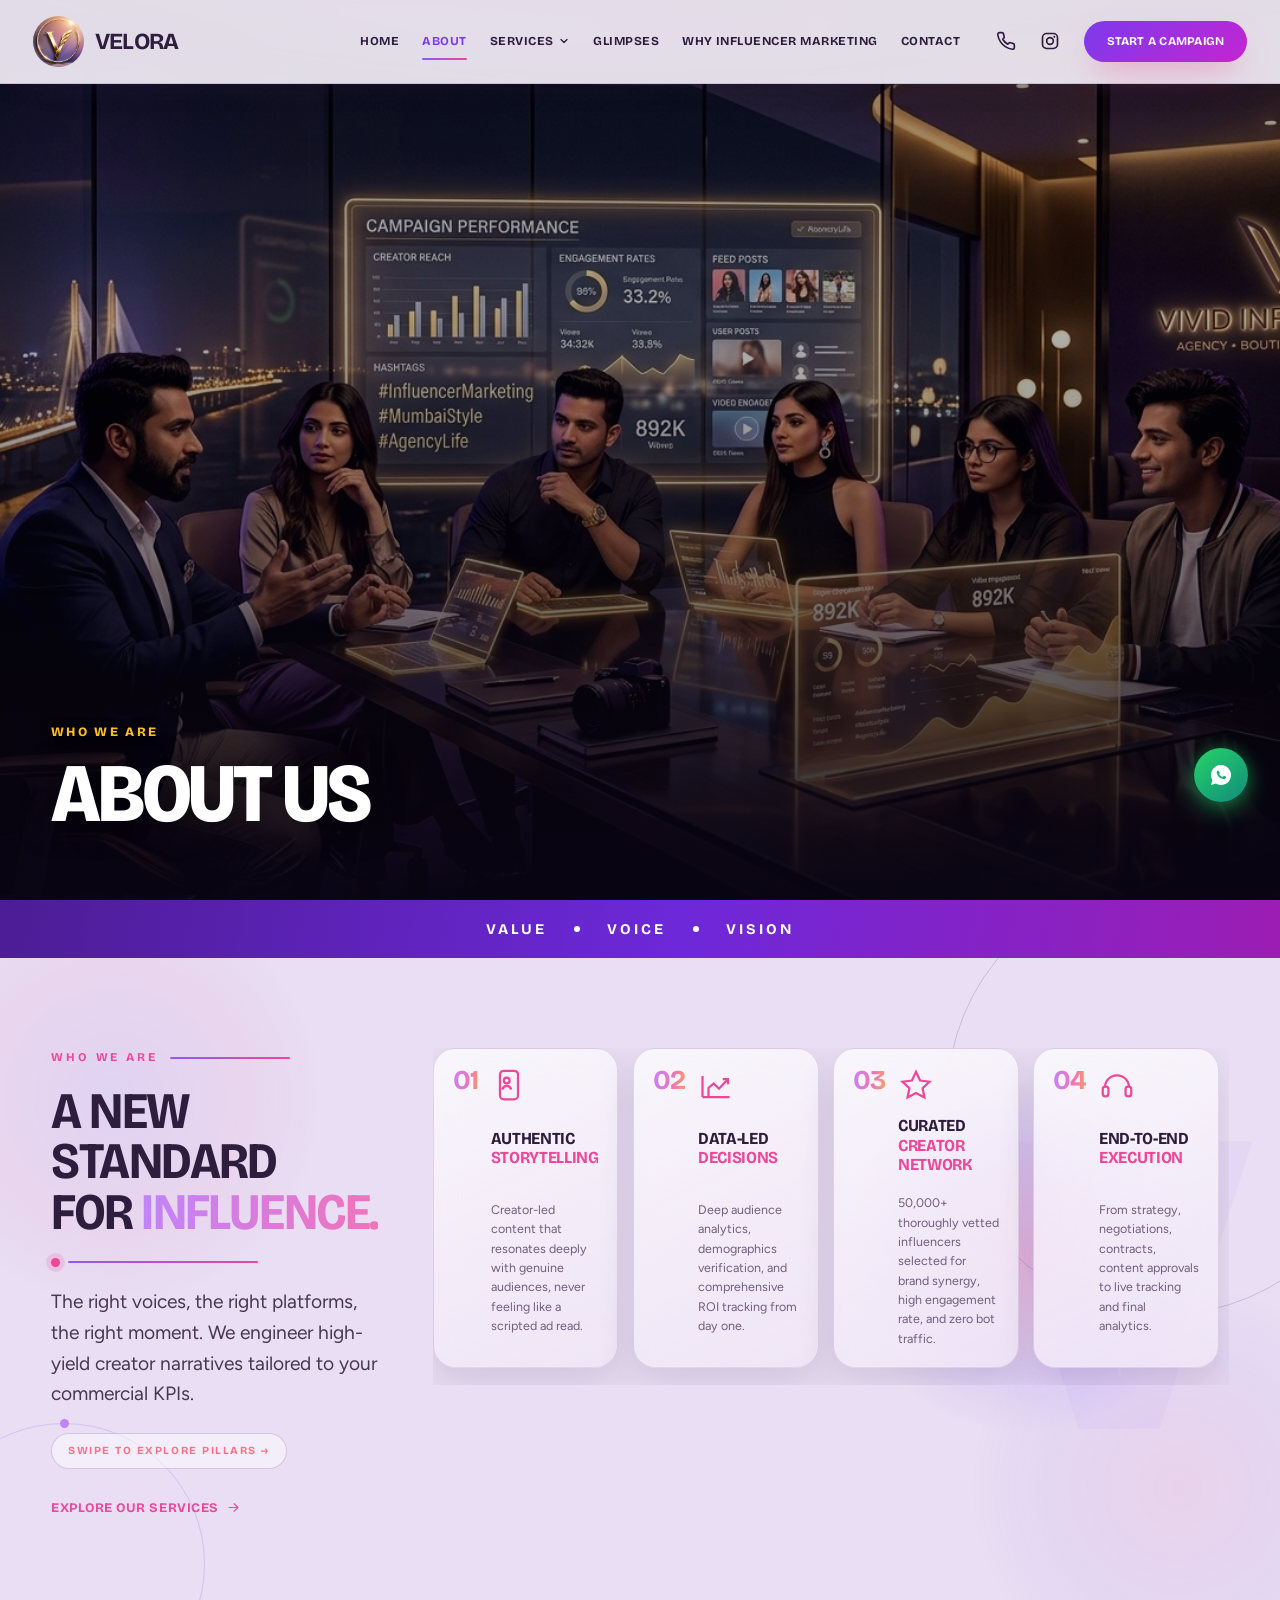
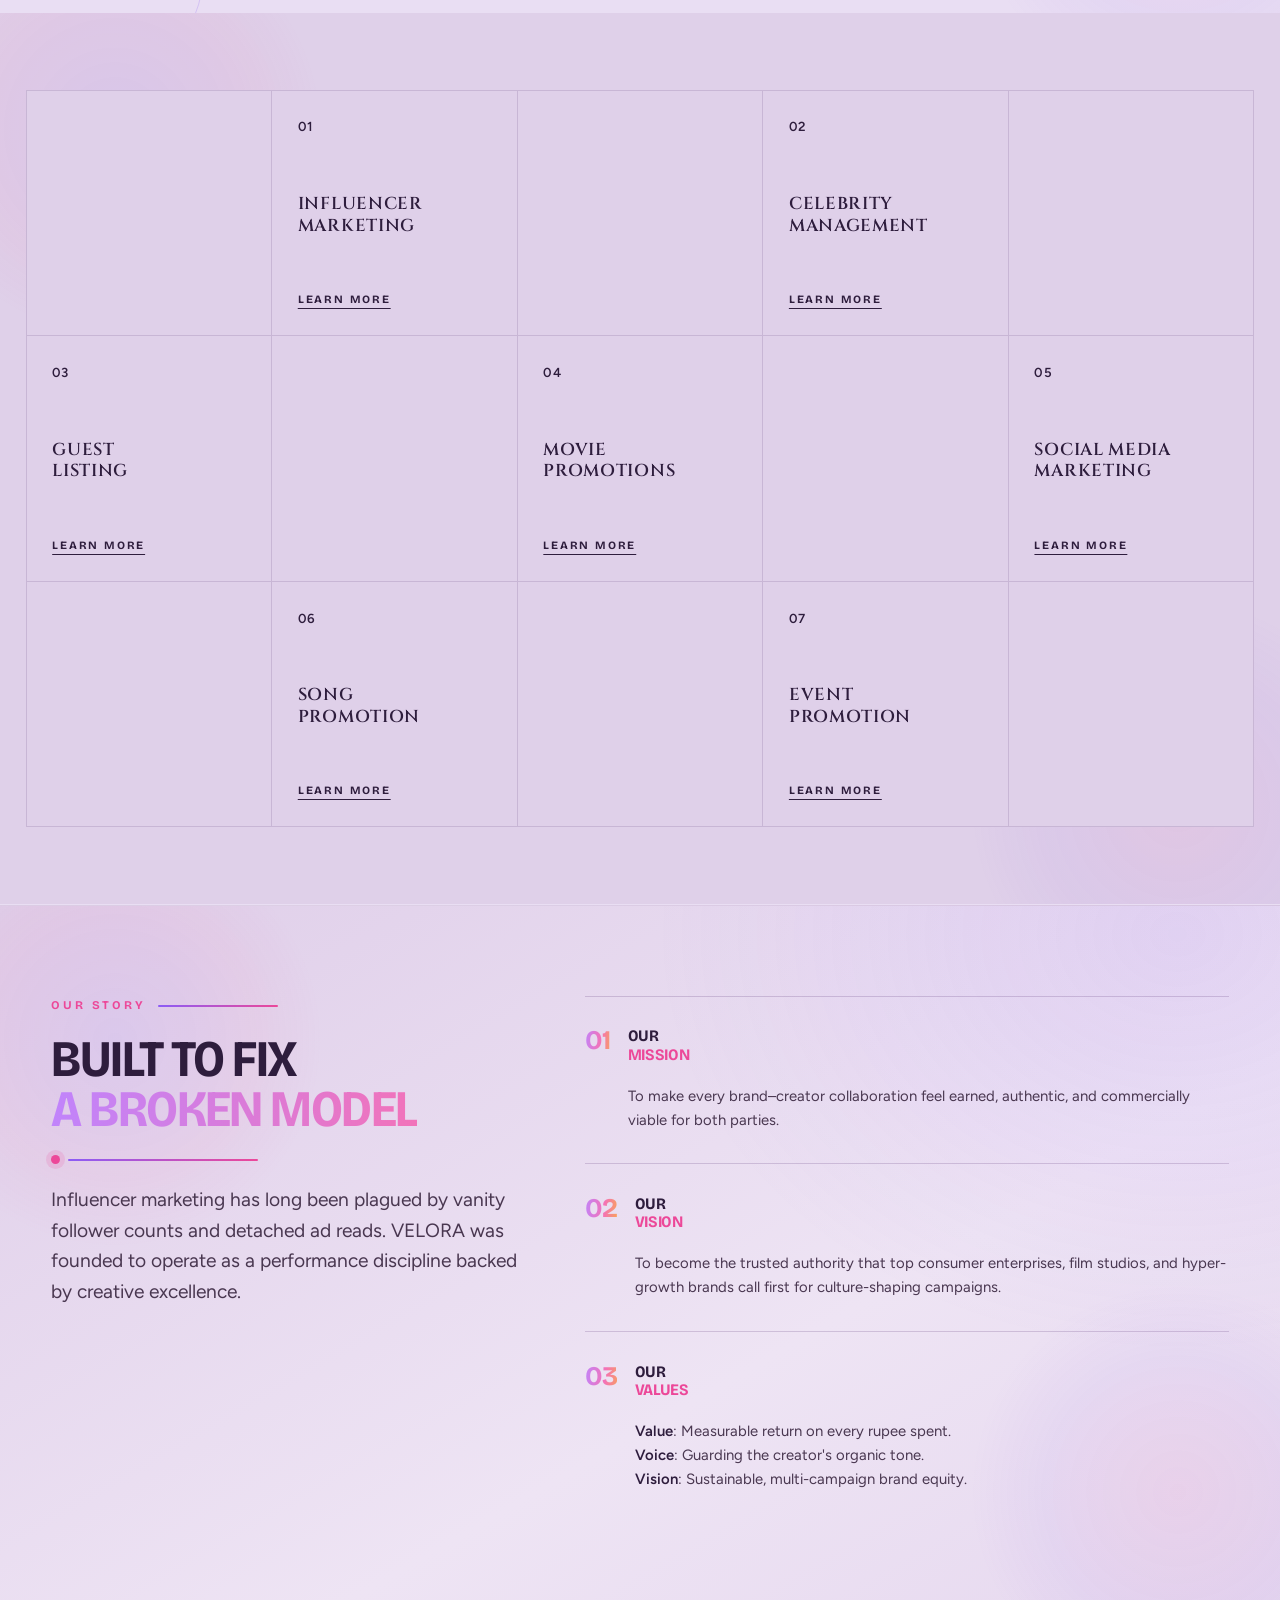
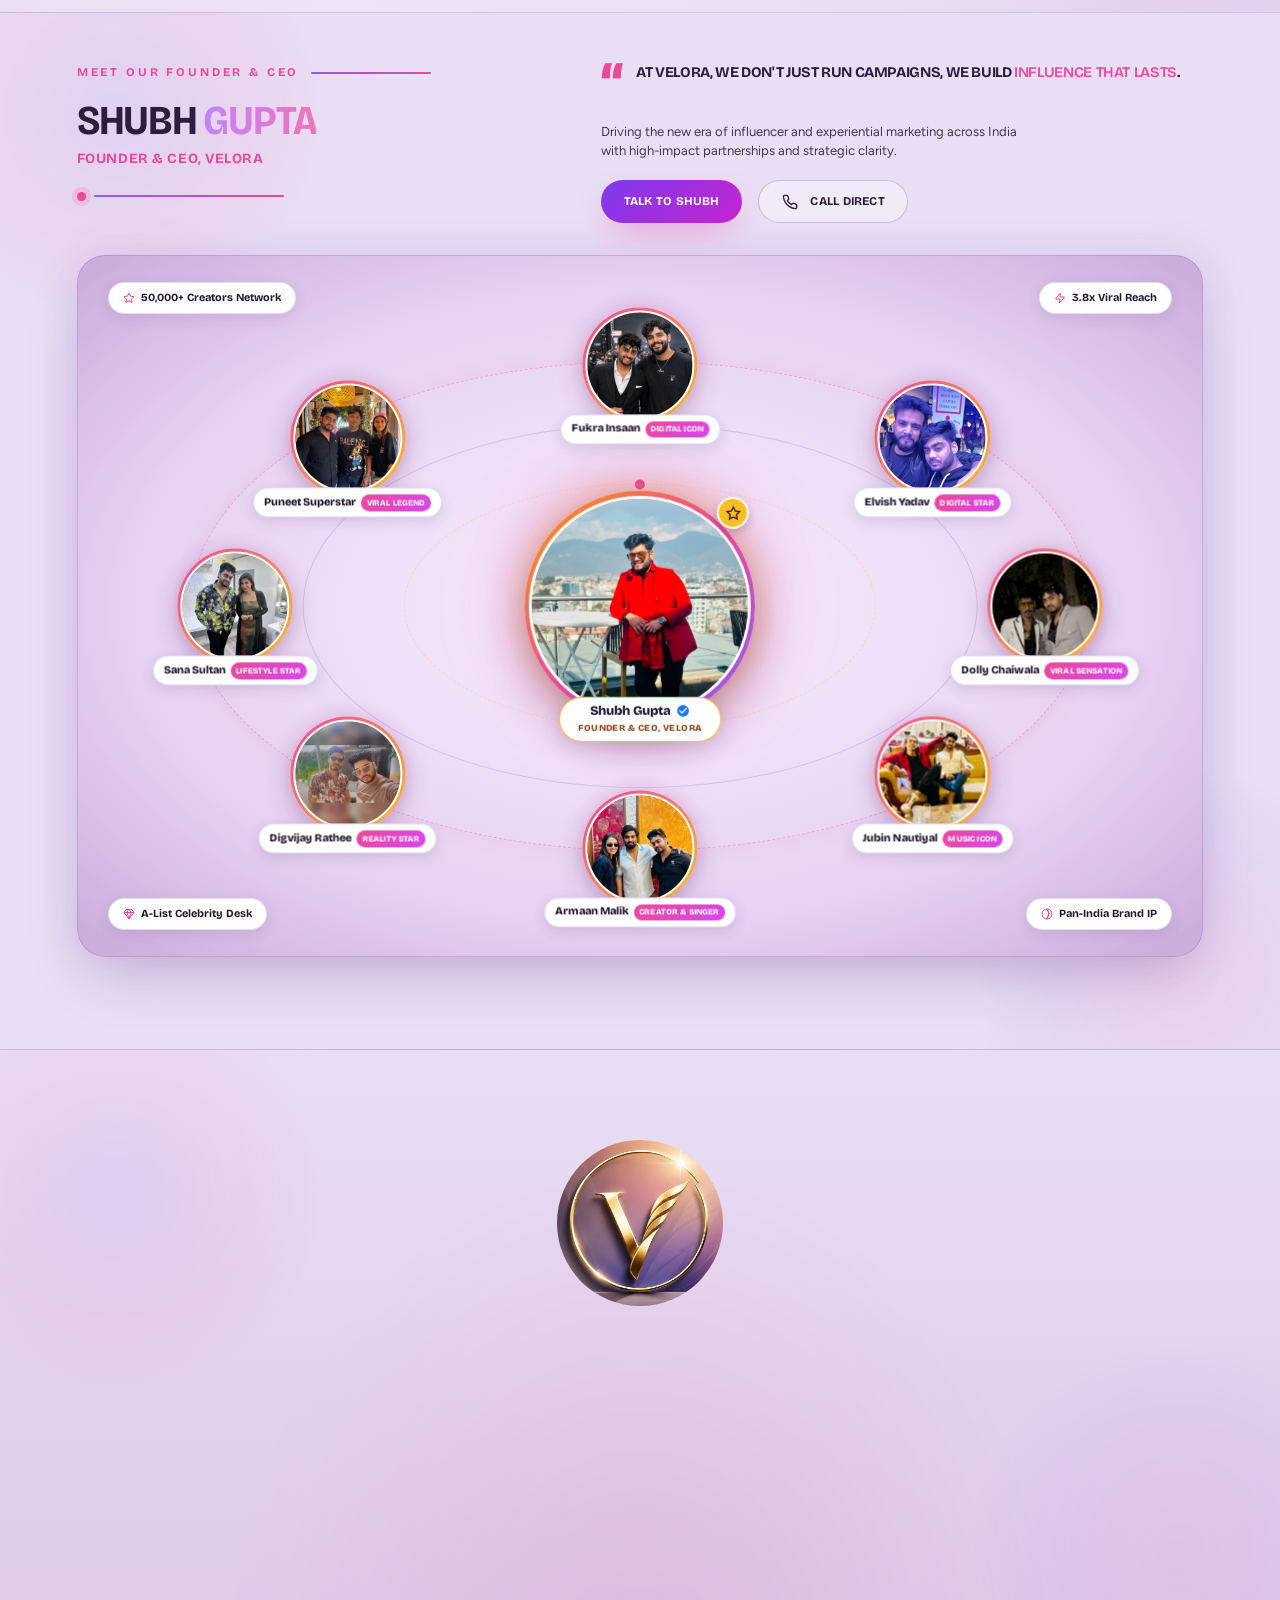
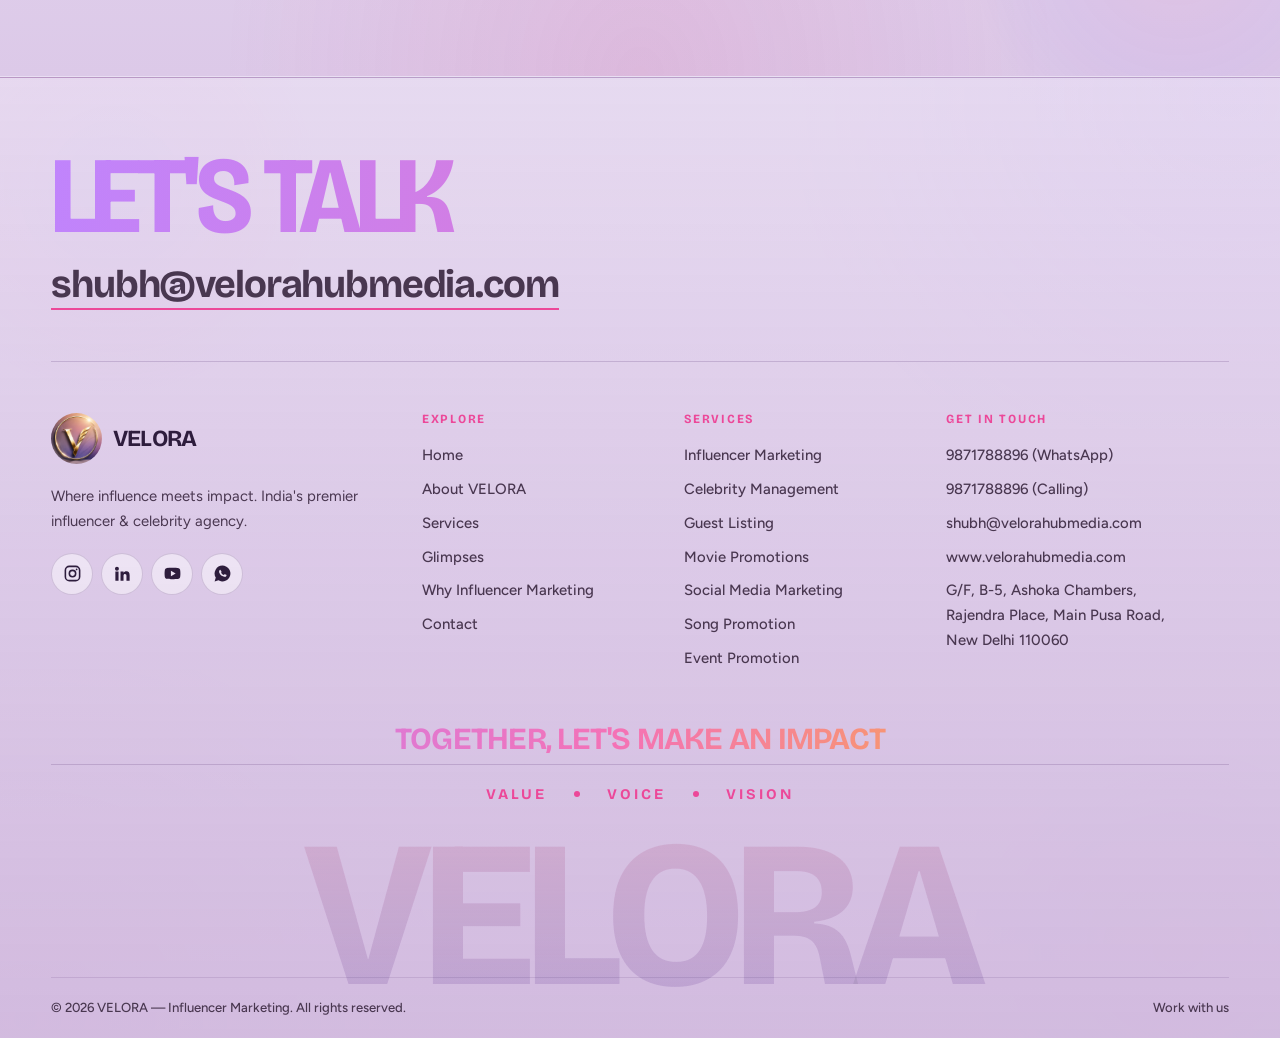
==== commit d5aa90dd: "Update official branding, verified Instagram handles, CEO Orbit gallery, and campaign reels" ====
--- a/about.html
+++ b/about.html
@@ -84,8 +84,8 @@
   </nav>
   <div class="drawer-foot">
     <a href="tel:+919871788896">+91 98717 88896</a>
-    <a href="mailto:Shubh@peculiex.com">Shubh@peculiex.com</a>
-    <a href="https://www.peculiex.com" target="_blank" rel="noopener">www.peculiex.com</a>
+    <a href="mailto:shubh@velorahubmedia.com">shubh@velorahubmedia.com</a>
+    <a href="https://www.velorahubmedia.com" target="_blank" rel="noopener">www.velorahubmedia.com</a>
   </div>
 </div>
 
@@ -372,92 +372,92 @@
         <!-- Orbiting Satellite Nodes (Around the Center Circle) -->
         <div class="orbit-satellites-track">
           
-          <!-- Satellite 1: Top (Nora Fatehi) -->
+          <!-- Satellite 1: Top (Fukra Insaan) -->
           <div class="orbit-node node-1">
-            <div class="orbit-node-inner">
-              <img src="assets/talent/nora-fatehi.jpg" alt="Nora Fatehi">
-              <div class="orbit-node-info">
-                <strong>Nora Fatehi</strong>
-                <span class="node-tag">Celebrity</span>
-              </div>
-            </div>
-          </div>
-
-          <!-- Satellite 2: Top-Right (Tamannaah Bhatia) -->
+            <a class="orbit-node-inner" href="https://www.instagram.com/fukra_insaan/" target="_blank" rel="noopener" aria-label="Visit Fukra Insaan Instagram">
+              <img src="assets/gallery/fukra-insaan.jpg" alt="Fukra Insaan">
+              <div class="orbit-node-info">
+                <strong>Fukra Insaan</strong>
+                <span class="node-tag">Digital Icon</span>
+              </div>
+            </a>
+          </div>
+
+          <!-- Satellite 2: Top-Right (Elvish Yadav) -->
           <div class="orbit-node node-2">
-            <div class="orbit-node-inner">
-              <img src="assets/talent/tamannaah-bhatia.jpg" alt="Tamannaah Bhatia">
-              <div class="orbit-node-info">
-                <strong>Tamannaah</strong>
-                <span class="node-tag">Cinema Star</span>
-              </div>
-            </div>
-          </div>
-
-          <!-- Satellite 3: Right (Anjali Arora) -->
-          <div class="orbit-node node-3">
-            <div class="orbit-node-inner">
-              <img src="assets/talent/anjali-arora.jpg" alt="Anjali Arora">
-              <div class="orbit-node-info">
-                <strong>Anjali Arora</strong>
-                <span class="node-tag">500K+ Sensation</span>
-              </div>
-            </div>
-          </div>
-
-          <!-- Satellite 4: Bottom-Right (Elvish Yadav) -->
-          <div class="orbit-node node-4">
-            <div class="orbit-node-inner">
-              <img src="assets/talent/elvish-yadav.jpg" alt="Elvish Yadav">
+            <a class="orbit-node-inner" href="https://www.instagram.com/elvish_yadav/" target="_blank" rel="noopener" aria-label="Visit Elvish Yadav Instagram">
+              <img src="assets/gallery/elvish-yadav.jpg" alt="Elvish Yadav">
               <div class="orbit-node-info">
                 <strong>Elvish Yadav</strong>
                 <span class="node-tag">Digital Star</span>
               </div>
-            </div>
-          </div>
-
-          <!-- Satellite 5: Bottom (Badshah) -->
+            </a>
+          </div>
+
+          <!-- Satellite 3: Right (Dolly Chaiwala) -->
+          <div class="orbit-node node-3">
+            <a class="orbit-node-inner" href="https://www.instagram.com/dolly_ki_tapri_nagpur/" target="_blank" rel="noopener" aria-label="Visit Dolly Chaiwala Instagram">
+              <img src="assets/gallery/dolly-chaiwala.jpg" alt="Dolly Chaiwala">
+              <div class="orbit-node-info">
+                <strong>Dolly Chaiwala</strong>
+                <span class="node-tag">Viral Sensation</span>
+              </div>
+            </a>
+          </div>
+
+          <!-- Satellite 4: Bottom-Right (Jubin Nautiyal) -->
+          <div class="orbit-node node-4">
+            <a class="orbit-node-inner" href="https://www.instagram.com/jubin_nautiyal/" target="_blank" rel="noopener" aria-label="Visit Jubin Nautiyal Instagram">
+              <img src="assets/gallery/jubin-nautiyal.jpg" alt="Jubin Nautiyal">
+              <div class="orbit-node-info">
+                <strong>Jubin Nautiyal</strong>
+                <span class="node-tag">Music Icon</span>
+              </div>
+            </a>
+          </div>
+
+          <!-- Satellite 5: Bottom (Armaan Malik) -->
           <div class="orbit-node node-5">
-            <div class="orbit-node-inner">
-              <img src="assets/talent/badshah.jpg" alt="Badshah">
-              <div class="orbit-node-info">
-                <strong>Badshah</strong>
-                <span class="node-tag">Music Icon</span>
-              </div>
-            </div>
-          </div>
-
-          <!-- Satellite 6: Bottom-Left (Munawar Faruqui) -->
+            <a class="orbit-node-inner" href="https://www.instagram.com/armaan__malik9/" target="_blank" rel="noopener" aria-label="Visit Armaan Malik Instagram">
+              <img src="assets/gallery/armaan-malik.jpg" alt="Armaan Malik">
+              <div class="orbit-node-info">
+                <strong>Armaan Malik</strong>
+                <span class="node-tag">Creator &amp; Singer</span>
+              </div>
+            </a>
+          </div>
+
+          <!-- Satellite 6: Bottom-Left (Digvijay Rathee) -->
           <div class="orbit-node node-6">
-            <div class="orbit-node-inner">
-              <img src="assets/talent/munawar-faruqui.jpg" alt="Munawar Faruqui">
-              <div class="orbit-node-info">
-                <strong>Munawar</strong>
-                <span class="node-tag">Trendsetter</span>
-              </div>
-            </div>
-          </div>
-
-          <!-- Satellite 7: Left (Elnaaz Norouzi) -->
+            <a class="orbit-node-inner" href="https://www.instagram.com/digvijay_rathee/" target="_blank" rel="noopener" aria-label="Visit Digvijay Rathee Instagram">
+              <img src="assets/gallery/digvijay-rathee.jpg" alt="Digvijay Rathee">
+              <div class="orbit-node-info">
+                <strong>Digvijay Rathee</strong>
+                <span class="node-tag">Reality Star</span>
+              </div>
+            </a>
+          </div>
+
+          <!-- Satellite 7: Left (Sana Sultan) -->
           <div class="orbit-node node-7">
-            <div class="orbit-node-inner">
-              <img src="assets/talent/elnaaz-norouzi.jpg" alt="Elnaaz Norouzi">
-              <div class="orbit-node-info">
-                <strong>Elnaaz N.</strong>
-                <span class="node-tag">Global Star</span>
-              </div>
-            </div>
-          </div>
-
-          <!-- Satellite 8: Top-Left (Chandrika Dixit) -->
+            <a class="orbit-node-inner" href="https://www.instagram.com/sanakhan00/" target="_blank" rel="noopener" aria-label="Visit Sana Sultan Instagram">
+              <img src="assets/gallery/sana-sultan.jpg" alt="Sana Sultan">
+              <div class="orbit-node-info">
+                <strong>Sana Sultan</strong>
+                <span class="node-tag">Lifestyle Star</span>
+              </div>
+            </a>
+          </div>
+
+          <!-- Satellite 8: Top-Left (Puneet Superstar) -->
           <div class="orbit-node node-8">
-            <div class="orbit-node-inner">
-              <img src="assets/talent/chandrika-dixit.jpg" alt="Chandrika Dixit">
-              <div class="orbit-node-info">
-                <strong>Chandrika D.</strong>
-                <span class="node-tag">Viral Star</span>
-              </div>
-            </div>
+            <a class="orbit-node-inner" href="https://www.instagram.com/puneetsuperr_star/" target="_blank" rel="noopener" aria-label="Visit Puneet Superstar Instagram">
+              <img src="assets/gallery/puneet-superstar.jpg" alt="Puneet Superstar">
+              <div class="orbit-node-info">
+                <strong>Puneet Superstar</strong>
+                <span class="node-tag">Viral Legend</span>
+              </div>
+            </a>
           </div>
 
         </div>
@@ -507,7 +507,7 @@
     <div class="shell">
       <div class="footer-shout" data-reveal>
         <h2 class="gold-text">Let's Talk</h2>
-        <a class="footer-mail" href="mailto:Shubh@peculiex.com">Shubh@peculiex.com</a>
+        <a class="footer-mail" href="mailto:shubh@velorahubmedia.com">shubh@velorahubmedia.com</a>
       </div>
 
       <div class="footer-grid">
@@ -537,7 +537,7 @@
                   d="M21.6 7.2a2.7 2.7 0 0 0-1.9-1.9C18 4.8 12 4.8 12 4.8s-6 0-7.7.5A2.7 2.7 0 0 0 2.4 7.2C2 8.9 2 12 2 12s0 3.1.4 4.8a2.7 2.7 0 0 0 1.9 1.9c1.7.5 7.7.5 7.7.5s6 0 7.7-.5a2.7 2.7 0 0 0 1.9-1.9c.4-1.7.4-4.8.4-4.8s0-3.1-.4-4.8zM10 15.5v-7l6 3.5z" />
               </svg>
             </a>
-            <a href="https://wa.me/919013920785" target="_blank" rel="noopener" aria-label="WhatsApp">
+            <a href="https://wa.me/919871788896?text=Hi%20VELORA%2C%20I%20would%20like%20to%20inquire%20about%20your%20services." target="_blank" rel="noopener" aria-label="WhatsApp">
               <svg viewBox="0 0 24 24" fill="currentColor">
                 <path
                   d="M12 2a10 10 0 0 0-8.5 15.2L2 22l4.9-1.4A10 10 0 1 0 12 2zm-2.8 5.9h.4c.2 0 .3 0 .5.4l.6 1.5c.1.2.1.3 0 .5l-.4.5c-.1.1-.2.2-.1.4.2.2.6.9 1.3 1.5.9.8 1.7 1.1 1.9 1.2.2.1.4.1.5-.1l.7-.9c.1-.2.3-.2.5-.1l1.5.7c.2.1.4.2.4.3.1.1.1.6-.1 1.2-.2.6-1.2 1.2-1.7 1.2-.4 0-.8.1-2.7-.6-2.3-.9-3.7-3.2-3.8-3.4-.1-.2-1-1.4-1-2.5s.6-1.7.9-2c.2-.3.5-.3.7-.3z" />
@@ -574,10 +574,10 @@
         <div>
           <h5>Get In Touch</h5>
           <div class="footer-links">
-            <a href="https://wa.me/919013920785" target="_blank" rel="noopener">9013920785 (WhatsApp)</a>
+            <a href="https://wa.me/919871788896?text=Hi%20VELORA%2C%20I%20would%20like%20to%20inquire%20about%20your%20services." target="_blank" rel="noopener">9871788896 (WhatsApp)</a>
             <a href="tel:+919871788896">9871788896 (Calling)</a>
-            <a href="mailto:Shubh@peculiex.com">Shubh@peculiex.com</a>
-            <a href="https://www.peculiex.com" target="_blank" rel="noopener">www.peculiex.com</a>
+            <a href="mailto:shubh@velorahubmedia.com">shubh@velorahubmedia.com</a>
+            <a href="https://www.velorahubmedia.com" target="_blank" rel="noopener">www.velorahubmedia.com</a>
             <a href="https://maps.google.com/?q=Ashoka+Chambers+Rajendra+Place+New+Delhi+110060"
               target="_blank" rel="noopener">G/F, B-5, Ashoka Chambers,<br>Rajendra Place, Main Pusa
               Road,<br>New Delhi 110060</a>
@@ -601,7 +601,7 @@
   </footer>
 
 <div class="floats">
-  <a class="float-btn wa" href="https://wa.me/919013920785" target="_blank" rel="noopener" aria-label="Chat on WhatsApp">
+  <a class="float-btn wa" href="https://wa.me/919871788896?text=Hi%20VELORA%2C%20I%20would%20like%20to%20inquire%20about%20your%20services." target="_blank" rel="noopener" aria-label="Chat on WhatsApp">
     <svg viewBox="0 0 24 24" fill="currentColor"><path d="M12 2a10 10 0 0 0-8.5 15.2L2 22l4.9-1.4A10 10 0 1 0 12 2zm-2.8 5.9h.4c.2 0 .3 0 .5.4l.6 1.5c.1.2.1.3 0 .5l-.4.5c-.1.1-.2.2-.1.4.2.2.6.9 1.3 1.5.9.8 1.7 1.1 1.9 1.2.2.1.4.1.5-.1l.7-.9c.1-.2.3-.2.5-.1l1.5.7c.2.1.4.2.4.3.1.1.1.6-.1 1.2-.2.6-1.2 1.2-1.7 1.2-.4 0-.8.1-2.7-.6-2.3-.9-3.7-3.2-3.8-3.4-.1-.2-1-1.4-1-2.5s.6-1.7.9-2c.2-.3.5-.3.7-.3z"/></svg>
   </a>
   <button class="float-btn top" aria-label="Back to top">
--- a/style.css
+++ b/style.css
@@ -6025,6 +6025,10 @@
 }
 
 .reel-card {
+    position: relative;
+    cursor: pointer;
+    text-decoration: none;
+    color: inherit;
     display: flex;
     flex-direction: column;
     align-items: center;
@@ -6038,14 +6042,12 @@
     user-select: none;
 }
 
-.reel-card:hover {
-    border: none;
-    box-shadow: none;
-}
-
-.reel-card.audio-active {
-    border: none;
-    box-shadow: none;
+.reel-card-overlay {
+    position: absolute;
+    inset: 0;
+    z-index: 4;
+    border-radius: 28px;
+    cursor: pointer;
 }
 
 .reel-video-wrap {
@@ -6136,15 +6138,15 @@
     display: flex;
     align-items: center;
     justify-content: center;
-    padding: 0;
-    border: none;
-    pointer-events: none;
+    pointer-events: auto;
+    cursor: pointer;
+    text-decoration: none;
     transition: transform 0.3s cubic-bezier(0.2, 1, 0.3, 1), box-shadow 0.3s ease;
 }
 
 .reel-card:hover .reel-platform-badge {
-    transform: translateX(-50%) scale(1.1);
-    box-shadow: 0 8px 22px rgba(0, 0, 0, 0.3);
+    transform: translateX(-50%) scale(1.12);
+    box-shadow: 0 8px 22px rgba(24, 119, 242, 0.4);
 }
 
 .reel-platform-badge svg {
@@ -6256,6 +6258,16 @@
     letter-spacing: 0.05em;
     white-space: normal;
     overflow: visible;
+}
+
+.reel-title a {
+    color: inherit;
+    text-decoration: none;
+    transition: color 0.25s ease;
+}
+
+.reel-card:hover .reel-title a {
+    color: var(--gold-light, #fbbf24);
 }
 
 .reel-note {
@@ -9577,34 +9589,39 @@
    ========================================================================== */
 .founder-orbit-section,
 #founder {
-    min-height: calc(100vh - 70px);
+    min-height: auto;
     display: flex;
     align-items: center;
     justify-content: center;
-    padding-top: clamp(1.5rem, 3vh, 2.5rem);
-    padding-bottom: clamp(1.5rem, 3vh, 2.5rem);
+    padding-top: clamp(1.25rem, 2.5vh, 2.2rem);
+    padding-bottom: clamp(2rem, 4vh, 3.5rem);
+}
+
+.founder-orbit-section .shell {
+    max-width: min(96vw, 1420px);
 }
 
 .ceo-orbit-wrapper {
     position: relative;
     width: 100%;
-    max-width: 1536px;
-    margin: 0 auto;
-    height: clamp(550px, calc(100vh - 240px), 850px);
+    max-width: 1380px;
+    margin: 1.5rem auto 3.5rem;
+    height: clamp(630px, 78vh, 730px);
+    padding: clamp(1.5rem, 2.5vw, 2.75rem);
     display: flex;
     align-items: center;
     justify-content: center;
-    border-radius: clamp(24px, 2.5vw, 36px);
+    border-radius: clamp(22px, 2.2vw, 34px);
     background: radial-gradient(ellipse at center, rgba(248, 240, 252, 0.98) 0%, rgba(228, 208, 240, 0.96) 65%, #c8abd9 100%);
     border: 1.5px solid rgba(160, 110, 185, 0.35);
-    box-shadow: 0 25px 60px -15px rgba(72, 39, 90, 0.25), 0 0 45px rgba(139, 92, 246, 0.12);
+    box-shadow: 0 22px 55px -12px rgba(72, 39, 90, 0.22), 0 0 35px rgba(139, 92, 246, 0.1);
     overflow: hidden;
 }
 
 .orbit-halo-glow {
     position: absolute;
-    width: clamp(280px, 32vw, 380px);
-    height: clamp(280px, 32vw, 380px);
+    width: clamp(270px, 25vw, 350px);
+    height: clamp(270px, 25vw, 350px);
     border-radius: 50%;
     background: radial-gradient(circle, rgba(251, 146, 60, 0.35) 0%, rgba(236, 72, 153, 0.2) 45%, transparent 70%);
     filter: blur(30px);
@@ -9635,21 +9652,21 @@
 }
 
 .orbit-ring-outer {
-    width: clamp(480px, 78%, 840px);
-    height: clamp(370px, 68%, 460px);
+    width: clamp(600px, 80%, 1060px);
+    height: clamp(390px, 70%, 510px);
     border: 1.5px dashed rgba(236, 72, 153, 0.35);
     box-shadow: 0 0 20px rgba(236, 72, 153, 0.1);
 }
 
 .orbit-ring-mid {
-    width: clamp(360px, 58%, 640px);
-    height: clamp(270px, 48%, 340px);
+    width: clamp(450px, 60%, 800px);
+    height: clamp(290px, 52%, 380px);
     border: 1px solid rgba(139, 92, 246, 0.25);
 }
 
 .orbit-ring-inner {
-    width: clamp(260px, 42%, 460px);
-    height: clamp(190px, 35%, 240px);
+    width: clamp(310px, 42%, 550px);
+    height: clamp(195px, 35%, 260px);
     border: 1px dashed rgba(251, 191, 36, 0.3);
 }
 
@@ -9667,7 +9684,7 @@
     backdrop-filter: blur(10px);
     -webkit-backdrop-filter: blur(10px);
     font-family: var(--f-display);
-    font-size: 0.72rem;
+    font-size: 0.68rem;
     font-weight: 700;
     color: #1f142e !important;
     box-shadow: 0 4px 14px rgba(72, 39, 90, 0.12) !important;
@@ -9675,30 +9692,30 @@
 }
 
 .orbit-stat-pill svg {
-    width: 13px;
-    height: 13px;
+    width: 12px;
+    height: 12px;
     color: #ec4899;
     flex-shrink: 0;
 }
 
 .stat-pill-tl {
-    top: 24px;
-    left: 28px;
+    top: 26px;
+    left: 30px;
 }
 
 .stat-pill-tr {
-    top: 24px;
-    right: 28px;
+    top: 26px;
+    right: 30px;
 }
 
 .stat-pill-bl {
-    bottom: 24px;
-    left: 28px;
+    bottom: 26px;
+    left: 30px;
 }
 
 .stat-pill-br {
-    bottom: 24px;
-    right: 28px;
+    bottom: 26px;
+    right: 30px;
 }
 
 /* Orbiting Satellites Track */
@@ -9721,59 +9738,59 @@
     right: auto;
 }
 
-/* 8 Symmetrical Coordinates matching the design */
+/* 8 Symmetrical Coordinates matching the design - perfectly spaced with NO overlap */
 .orbit-node.node-1, .node-1 {
-    top: 17%;
+    top: 15.5%;
     left: 50%;
     right: auto;
     bottom: auto;
 }
 
 .orbit-node.node-2, .node-2 {
-    top: 27%;
-    left: 77%;
+    top: 26%;
+    left: 76%;
     right: auto;
     bottom: auto;
 }
 
 .orbit-node.node-3, .node-3 {
-    top: 52%;
-    left: 83%;
+    top: 50%;
+    left: 86%;
     right: auto;
     bottom: auto;
 }
 
 .orbit-node.node-4, .node-4 {
-    top: 76%;
-    left: 77%;
+    top: 74%;
+    left: 76%;
     right: auto;
     bottom: auto;
 }
 
 .orbit-node.node-5, .node-5 {
-    top: 83%;
+    top: 84.5%;
     left: 50%;
     right: auto;
     bottom: auto;
 }
 
 .orbit-node.node-6, .node-6 {
-    top: 76%;
-    left: 23%;
+    top: 74%;
+    left: 24%;
     right: auto;
     bottom: auto;
 }
 
 .orbit-node.node-7, .node-7 {
-    top: 52%;
-    left: 17%;
+    top: 50%;
+    left: 14%;
     right: auto;
     bottom: auto;
 }
 
 .orbit-node.node-8, .node-8 {
-    top: 27%;
-    left: 23%;
+    top: 26%;
+    left: 24%;
     right: auto;
     bottom: auto;
 }
@@ -9784,21 +9801,24 @@
     z-index: 40;
 }
 
-/* Circle Image Frame for Orbit Satellites */
+/* Circle Image Frame for Orbit Satellites - INCREASED SIZE */
 .orbit-node-inner {
     position: relative;
-    width: clamp(90px, 9vw, 115px);
-    height: clamp(90px, 9vw, 115px);
+    display: block;
+    text-decoration: none;
+    color: inherit;
+    width: clamp(106px, 9vw, 122px);
+    height: clamp(106px, 9vw, 122px);
     border-radius: 50%;
     padding: 3px;
     background: linear-gradient(135deg, #ec4899 0%, #fbbf24 100%);
-    box-shadow: 0 8px 24px rgba(72, 39, 90, 0.25), 0 0 16px rgba(236, 72, 153, 0.2);
+    box-shadow: 0 8px 22px rgba(72, 39, 90, 0.25), 0 0 16px rgba(236, 72, 153, 0.2);
     cursor: pointer;
     transition: box-shadow 0.35s ease, background 0.35s ease;
 }
 
 .orbit-node:hover .orbit-node-inner {
-    box-shadow: 0 12px 30px rgba(72, 39, 90, 0.4), 0 0 24px rgba(236, 72, 153, 0.7);
+    box-shadow: 0 12px 28px rgba(72, 39, 90, 0.38), 0 0 24px rgba(236, 72, 153, 0.65);
     background: linear-gradient(135deg, #fbbf24, #ec4899, #8b5cf6);
 }
 
@@ -9807,7 +9827,7 @@
     height: 100%;
     border-radius: 50%;
     object-fit: cover;
-    object-position: center 15%;
+    object-position: center center;
     display: block;
     border: 2.5px solid #ffffff;
     transition: transform 0.4s cubic-bezier(0.2, 1, 0.3, 1);
@@ -9820,19 +9840,19 @@
 /* Clean Non-Overlapping Info Capsule Pill */
 .orbit-node-info {
     position: absolute;
-    bottom: -15px;
+    bottom: -14px;
     left: 50%;
     transform: translateX(-50%);
     display: flex;
     align-items: center;
     gap: 5px;
-    padding: 3px 10px;
+    padding: 3px 9px;
     border-radius: 999px;
     background: #ffffff !important;
     border: 1px solid rgba(139, 92, 246, 0.25) !important;
     backdrop-filter: blur(10px);
     -webkit-backdrop-filter: blur(10px);
-    box-shadow: 0 4px 14px rgba(72, 39, 90, 0.15) !important;
+    box-shadow: 0 4px 12px rgba(72, 39, 90, 0.15) !important;
     white-space: nowrap;
     pointer-events: none;
     transition: all 0.3s cubic-bezier(0.2, 1, 0.3, 1);
@@ -9841,7 +9861,7 @@
 
 .orbit-node-info strong {
     font-family: var(--f-display);
-    font-size: 0.68rem;
+    font-size: 0.65rem;
     font-weight: 800;
     color: #1f142e !important;
     line-height: 1;
@@ -9850,15 +9870,15 @@
 
 .orbit-node-info .node-tag {
     font-family: var(--f-display);
-    font-size: 0.52rem;
+    font-size: 0.50rem;
     font-weight: 800;
     color: #ffffff !important;
     background: linear-gradient(135deg, #ec4899, #d946ef) !important;
-    padding: 2px 6px;
+    padding: 1.5px 5.5px;
     border-radius: 999px;
     letter-spacing: 0.02em;
     text-transform: uppercase;
-    box-shadow: 0 2px 5px rgba(236, 72, 153, 0.3);
+    box-shadow: 0 2px 4px rgba(236, 72, 153, 0.25);
 }
 
 .orbit-node:hover .orbit-node-info {
@@ -9889,8 +9909,8 @@
     top: 50%;
     left: 50%;
     transform: translate(-50%, -50%);
-    width: clamp(320px, 28vw, 350px);
-    height: clamp(320px, 28vw, 350px);
+    width: clamp(280px, 24vw, 315px);
+    height: clamp(280px, 24vw, 315px);
     border-radius: 50%;
     background: radial-gradient(circle, rgba(251, 146, 60, 0.35) 0%, rgba(236, 72, 153, 0.2) 45%, transparent 70%);
     animation: hubRingPulse 3.5s ease-in-out infinite alternate;
@@ -9912,19 +9932,19 @@
 
 .center-hub-avatar-frame {
     position: relative;
-    width: clamp(230px, 20vw, 250px);
-    height: clamp(230px, 20vw, 250px);
+    width: clamp(210px, 18vw, 235px);
+    height: clamp(210px, 18vw, 235px);
     border-radius: 50%;
     padding: 4.5px;
     background: linear-gradient(135deg, #f59e0b 0%, #ec4899 50%, #8b5cf6 100%);
-    box-shadow: 0 16px 40px rgba(72, 39, 90, 0.3), 0 0 32px rgba(245, 158, 11, 0.35);
+    box-shadow: 0 16px 40px rgba(72, 39, 90, 0.32), 0 0 32px rgba(245, 158, 11, 0.35);
     transition: transform 0.4s cubic-bezier(0.2, 1, 0.3, 1), box-shadow 0.4s ease;
     cursor: pointer;
 }
 
 .orbit-center-hub:hover .center-hub-avatar-frame {
     transform: scale(1.05);
-    box-shadow: 0 20px 48px rgba(72, 39, 90, 0.4), 0 0 42px rgba(251, 191, 36, 0.6);
+    box-shadow: 0 20px 46px rgba(72, 39, 90, 0.4), 0 0 40px rgba(251, 191, 36, 0.6);
 }
 
 .center-hub-avatar-frame img {
@@ -9949,7 +9969,7 @@
     place-items: center;
     color: #1f142e;
     box-shadow: 0 4px 10px rgba(72, 39, 90, 0.25);
-    border: 2.5px solid #ffffff;
+    border: 2px solid #ffffff;
     transition: transform 0.3s ease;
     z-index: 30;
 }
@@ -9978,20 +9998,20 @@
     border: 1.5px solid rgba(245, 158, 11, 0.5) !important;
     backdrop-filter: blur(12px);
     -webkit-backdrop-filter: blur(12px);
-    box-shadow: 0 6px 20px rgba(72, 39, 90, 0.18) !important;
+    box-shadow: 0 6px 18px rgba(72, 39, 90, 0.17) !important;
     white-space: nowrap;
     z-index: 25;
     transition: all 0.3s ease;
 }
 
 .orbit-center-hub:hover .center-hub-label-card {
-    box-shadow: 0 8px 24px rgba(72, 39, 90, 0.25), 0 0 22px rgba(251, 191, 36, 0.5) !important;
+    box-shadow: 0 8px 22px rgba(72, 39, 90, 0.24), 0 0 20px rgba(251, 191, 36, 0.48) !important;
     border-color: #fbbf24 !important;
 }
 
 .center-hub-name {
     font-family: var(--f-display);
-    font-size: clamp(0.82rem, 1vw, 0.92rem);
+    font-size: clamp(0.80rem, 1vw, 0.90rem);
     font-weight: 800;
     color: #1f142e !important;
     display: flex;
@@ -10008,7 +10028,7 @@
 
 .center-hub-title {
     font-family: var(--f-display);
-    font-size: 0.58rem;
+    font-size: 0.56rem;
     font-weight: 800;
     color: #b45309 !important;
     text-transform: uppercase;
@@ -10808,14 +10828,9 @@
     object-position: 50% 10%;
 }
 
-#founder .node-1 img { object-position: 50% 18%; }
-#founder .node-2 img { object-position: 50% 20%; }
-#founder .node-3 img { object-position: 50% 18%; }
-#founder .node-4 img { object-position: 50% 16%; }
-#founder .node-5 img { object-position: 50% 20%; }
-#founder .node-6 img { object-position: 50% 18%; }
-#founder .node-7 img { object-position: 50% 16%; }
-#founder .node-8 img { object-position: 50% 14%; }
+#founder .orbit-node-inner img {
+    object-position: center center !important;
+}
 
 /* High-contrast white labels make every creator name readable over the dark
    orbit artwork, including on photographs with bright edges. */
@@ -10901,56 +10916,132 @@
 }
 
 .section-campaigns .reel-content {
-    margin-top: 14px;
-    padding: 0;
-    justify-content: center;
+    margin-top: 24px;
+    padding: 0 6px;
+    display: flex;
+    flex-direction: column;
+    justify-content: flex-start;
     align-items: center;
     text-align: center;
+    width: 100%;
 }
 
 .section-campaigns .reel-title {
-    color: #1877f2;
-    font-size: clamp(.95rem, 1.1vw, 1.08rem);
-    font-weight: 900;
-    line-height: 1.3;
+    color: #1e1233 !important;
+    margin: 0 0 10px 0;
+    min-height: 2.85em;
+    display: flex;
+    align-items: center;
+    justify-content: center;
     text-align: center;
+    font-family: var(--f-display, system-ui, -apple-system, sans-serif);
+    font-size: clamp(0.92rem, 1.05vw, 1.05rem);
+    font-weight: 800;
+    line-height: 1.35;
+    letter-spacing: 0.035em;
     text-transform: uppercase;
-    letter-spacing: 0.04em;
     white-space: normal;
     overflow: visible;
     text-overflow: clip;
 }
 
-.reel-metrics {
-    display: flex;
+.section-campaigns .reel-title a {
+    color: #1e1233 !important;
+    text-decoration: none;
+    transition: color 0.25s ease, transform 0.25s ease;
+    display: inline-block;
+}
+
+.section-campaigns .reel-card:hover .reel-title a {
+    color: #7c3aed !important;
+    transform: translateY(-1px);
+}
+
+/* Professional Glassmorphic Stats Pill */
+.section-campaigns .reel-metrics {
+    display: inline-flex;
     align-items: center;
     justify-content: center;
-    gap: 8px;
-    margin-top: 6px;
-    font-family: var(--f-display);
-    font-size: clamp(0.78rem, 0.95vw, 0.88rem);
-    font-weight: 800;
-    color: #1877f2 !important;
-    letter-spacing: 0.02em;
-}
-
-.reel-metric {
+    gap: 10px;
+    padding: 7px 16px;
+    background: rgba(255, 255, 255, 0.95);
+    backdrop-filter: blur(20px);
+    -webkit-backdrop-filter: blur(20px);
+    border: 1px solid rgba(255, 255, 255, 0.95);
+    border-radius: 9999px;
+    box-shadow: 
+        0 4px 16px -2px rgba(97, 62, 124, 0.12),
+        0 1px 3px rgba(0, 0, 0, 0.04),
+        inset 0 1px 0 rgba(255, 255, 255, 0.9);
+    transition: all 0.35s cubic-bezier(0.16, 1, 0.3, 1);
+    white-space: nowrap;
+    user-select: none;
+}
+
+.section-campaigns .reel-card:hover .reel-metrics {
+    background: #ffffff;
+    border-color: rgba(124, 58, 237, 0.35);
+    box-shadow: 
+        0 10px 26px -4px rgba(124, 58, 237, 0.22),
+        0 2px 8px rgba(0, 0, 0, 0.06);
+    transform: translateY(-2px);
+}
+
+.section-campaigns .reel-metric {
     display: inline-flex;
     align-items: center;
-    gap: 4px;
-    color: #1877f2 !important;
-}
-
-.reel-metric svg {
-    width: 14px;
-    height: 14px;
-    color: #1877f2 !important;
+    gap: 6px;
+    line-height: 1;
+}
+
+/* Views metric */
+.section-campaigns .reel-metric-views svg {
+    width: 15px;
+    height: 15px;
+    color: #4f46e5 !important;
+    stroke: #4f46e5 !important;
+    stroke-width: 2.2;
     flex-shrink: 0;
 }
 
-.reel-metric-dot {
-    color: rgba(24, 119, 242, 0.6) !important;
-    font-size: 0.75rem;
+/* Likes metric */
+.section-campaigns .reel-metric-likes svg {
+    width: 13.5px;
+    height: 13.5px;
+    color: #e11d48 !important;
+    fill: #e11d48 !important;
+    flex-shrink: 0;
+    transition: transform 0.3s cubic-bezier(0.34, 1.56, 0.64, 1);
+}
+
+.section-campaigns .reel-card:hover .reel-metric-likes svg {
+    transform: scale(1.2);
+}
+
+.section-campaigns .metric-val {
+    font-family: var(--f-display, system-ui, -apple-system, sans-serif);
+    font-size: 0.84rem;
+    font-weight: 800;
+    color: #0f172a !important;
+    letter-spacing: -0.01em;
+}
+
+.section-campaigns .metric-lbl {
+    font-family: var(--f-body, system-ui, -apple-system, sans-serif);
+    font-size: 0.70rem;
+    font-weight: 600;
+    color: #64748b !important;
+    text-transform: uppercase;
+    letter-spacing: 0.04em;
+}
+
+/* Hairline Divider */
+.section-campaigns .reel-metric-divider {
+    width: 1px;
+    height: 13px;
+    background: rgba(100, 116, 139, 0.25);
+    border-radius: 1px;
+    flex-shrink: 0;
 }
 
 @media (max-width: 600px) {
--- a/theme.css
+++ b/theme.css
@@ -559,15 +559,13 @@
     border-color: rgba(97, 62, 124, .16);
 }
 
-.section-campaigns .reel-title {
-    color: #1877f2 !important;
+.section-campaigns .reel-title a {
+    color: #1e1233 !important;
     text-shadow: none;
 }
 
-.section-campaigns .reel-metrics,
-.section-campaigns .reel-metric,
-.section-campaigns .reel-metric svg {
-    color: #1877f2 !important;
+.section-campaigns .reel-card:hover .reel-title a {
+    color: #7c3aed !important;
 }
 
 /* Footer */
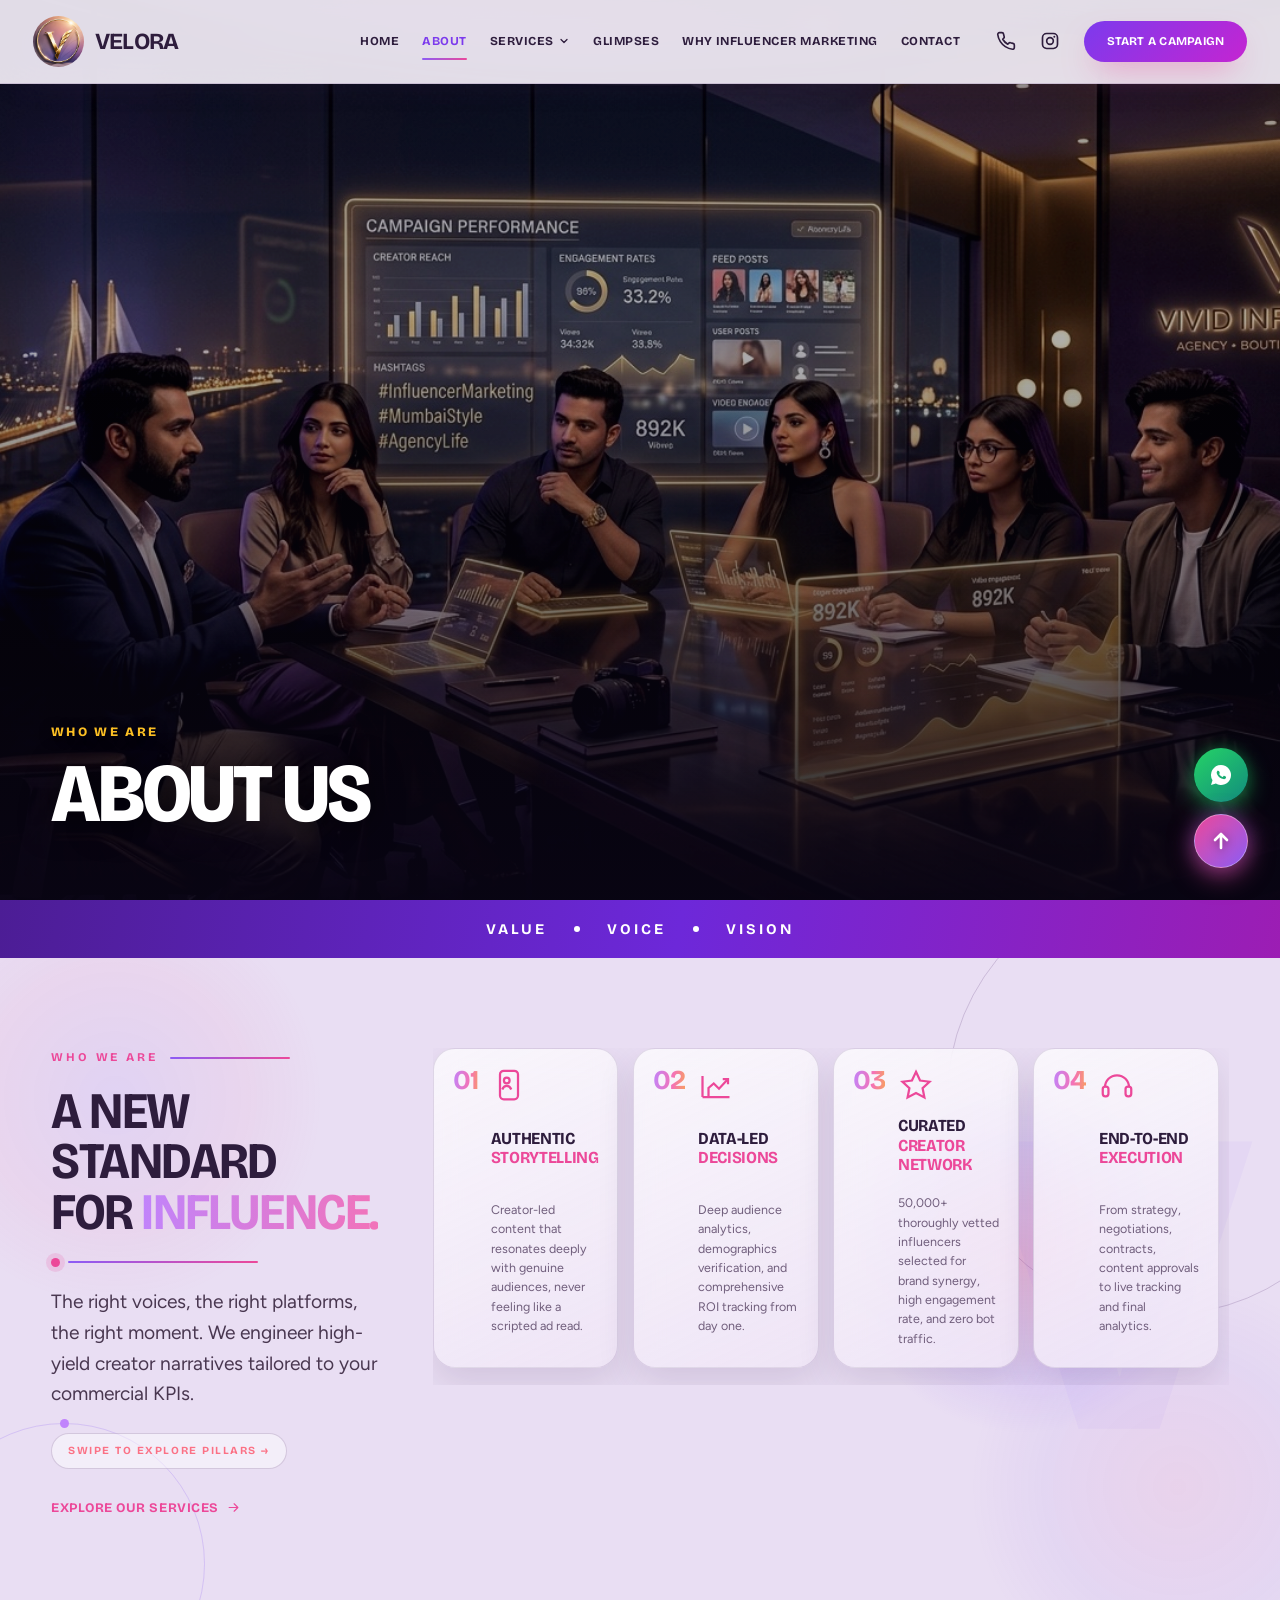
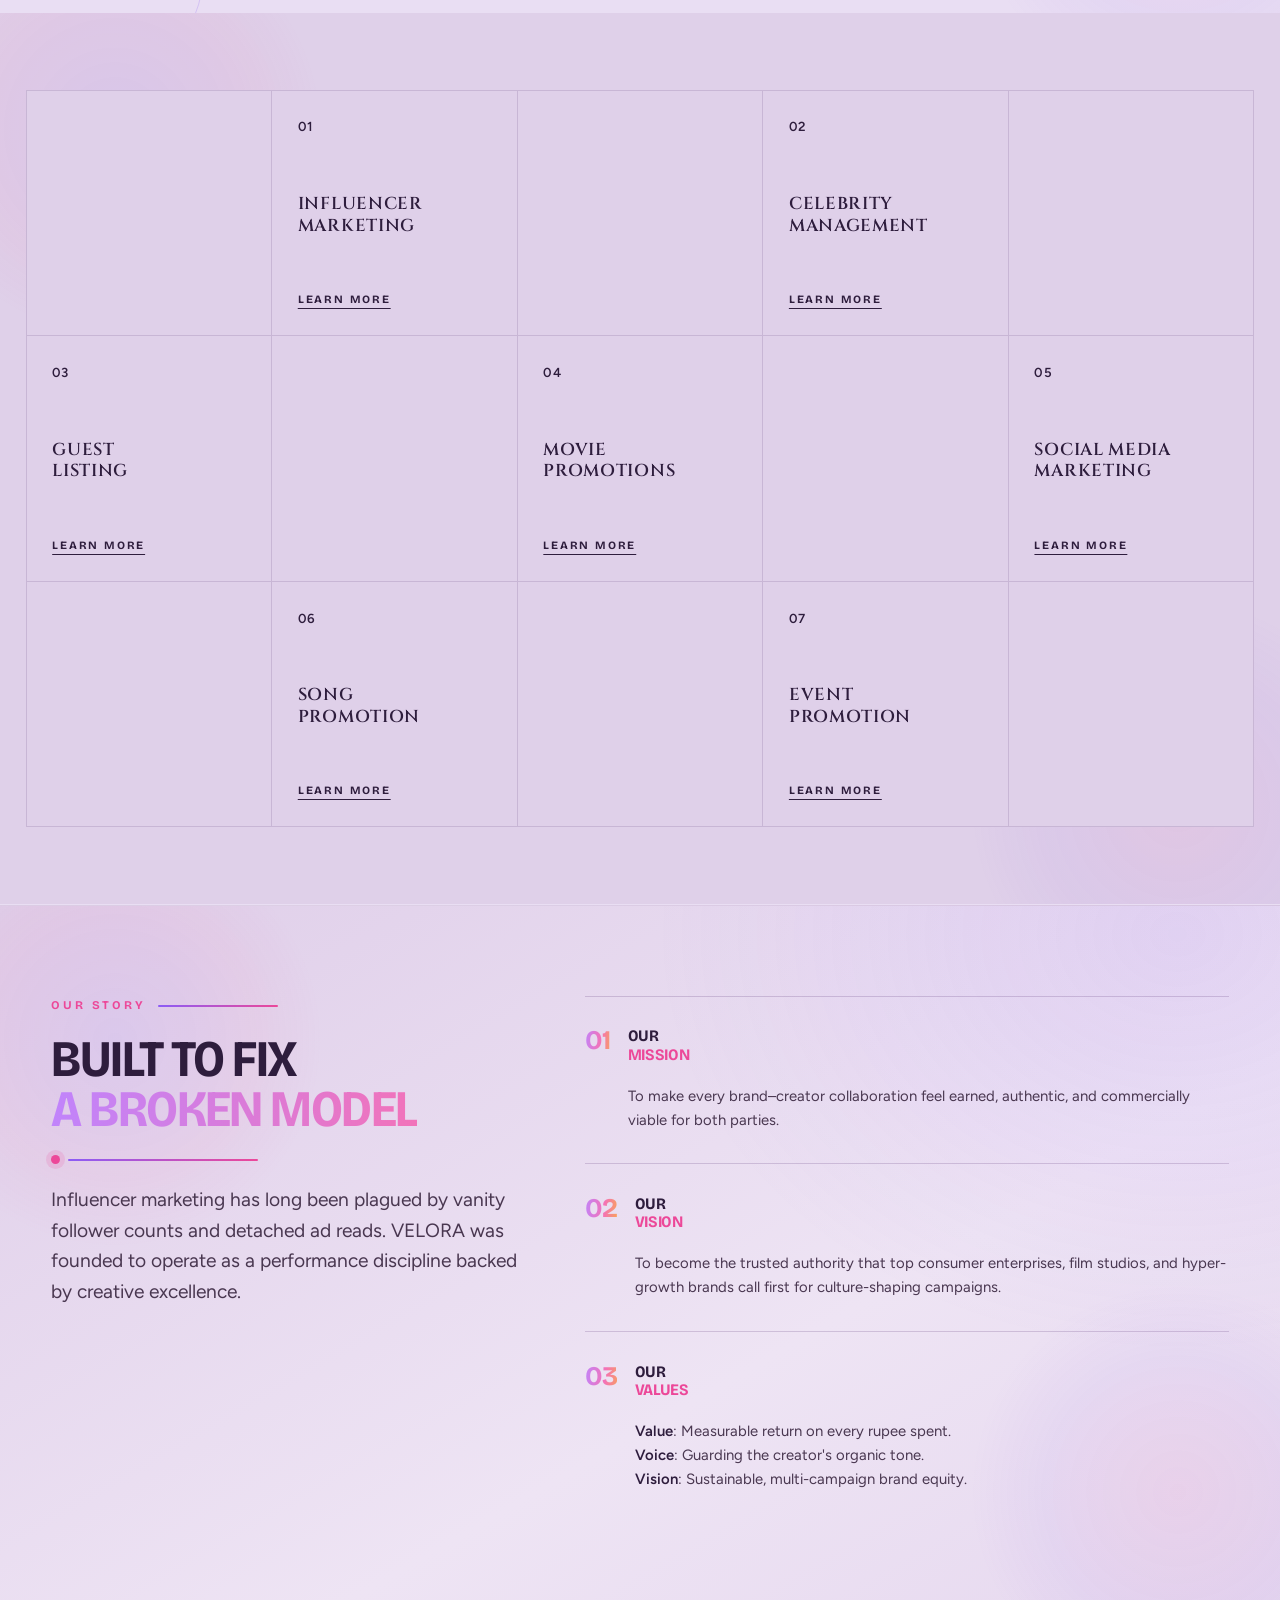
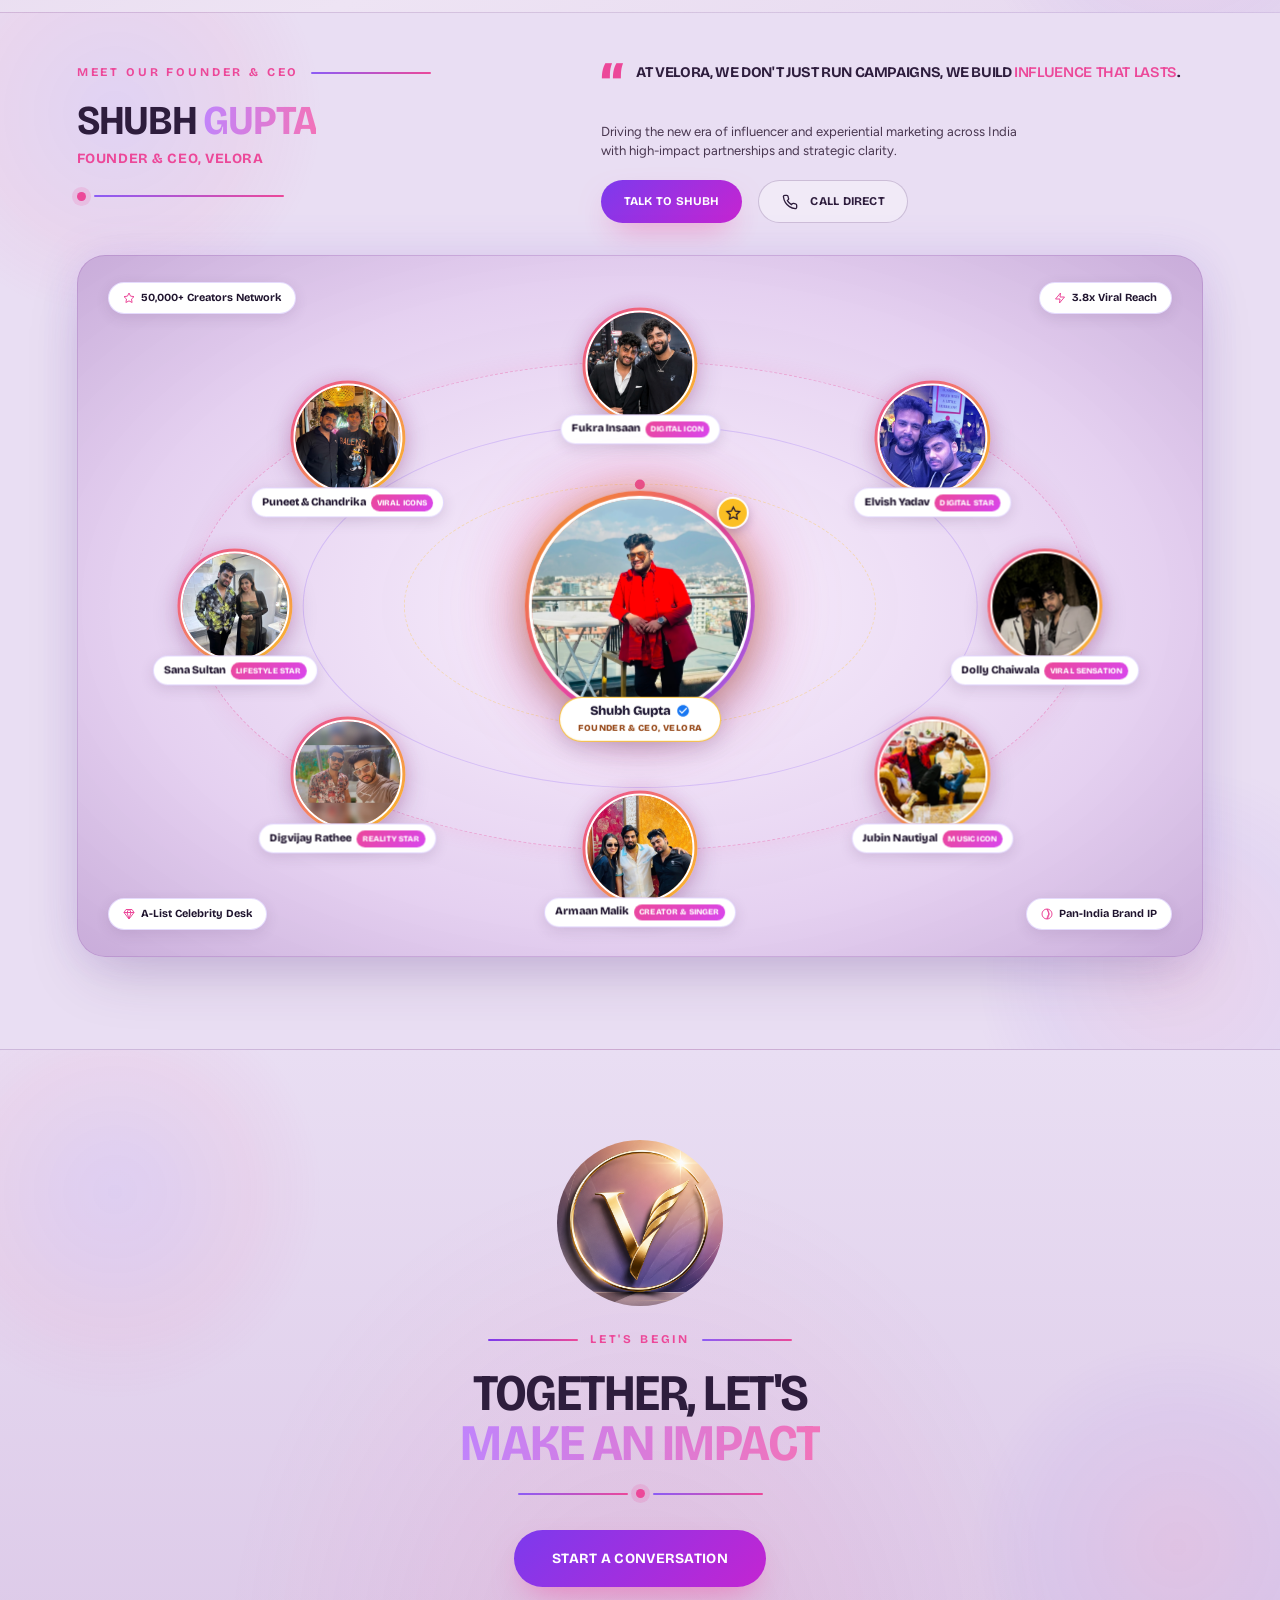
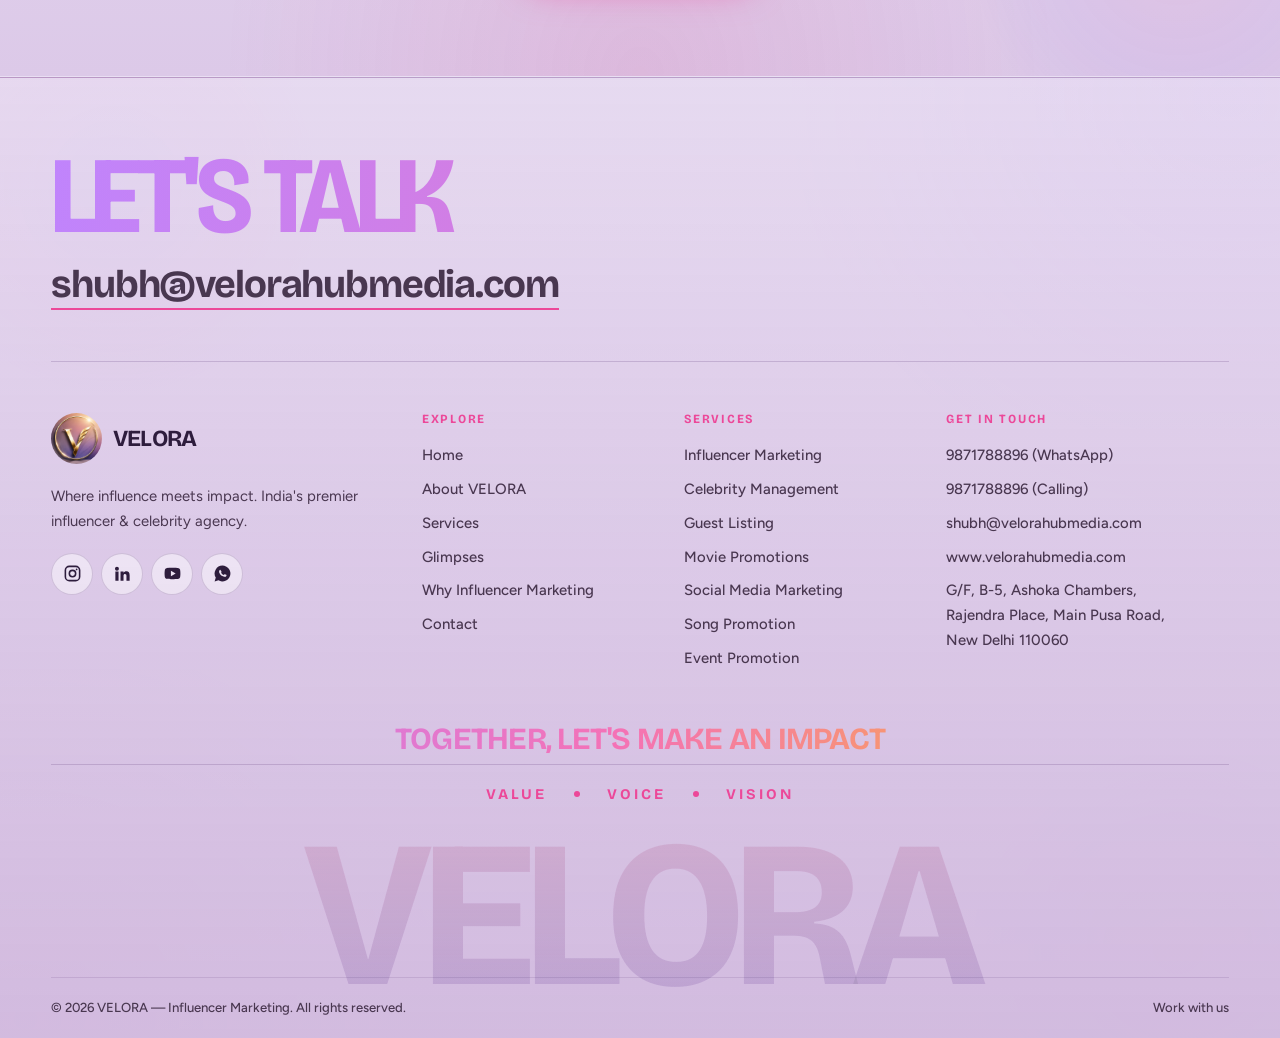
==== commit 1e2604b2: "Update influencer portraits to 4:5 photoshoot profiles and fix marquee continuous auto-scroll with g" ====
--- a/about.html
+++ b/about.html
@@ -449,13 +449,13 @@
             </a>
           </div>
 
-          <!-- Satellite 8: Top-Left (Puneet Superstar) -->
+          <!-- Satellite 8: Top-Left (Puneet & Chandrika) -->
           <div class="orbit-node node-8">
-            <a class="orbit-node-inner" href="https://www.instagram.com/puneetsuperr_star/" target="_blank" rel="noopener" aria-label="Visit Puneet Superstar Instagram">
-              <img src="assets/gallery/puneet-superstar.jpg" alt="Puneet Superstar">
-              <div class="orbit-node-info">
-                <strong>Puneet Superstar</strong>
-                <span class="node-tag">Viral Legend</span>
+            <a class="orbit-node-inner" href="https://www.instagram.com/puneetsuperr_star/" target="_blank" rel="noopener" aria-label="Visit Puneet Superstar &amp; Chandrika Instagram">
+              <img src="assets/gallery/puneet-superstar.jpg" alt="Puneet Superstar &amp; Chandrika Dixit">
+              <div class="orbit-node-info">
+                <strong>Puneet &amp; Chandrika</strong>
+                <span class="node-tag">Viral Icons</span>
               </div>
             </a>
           </div>
@@ -609,6 +609,6 @@
   </button>
 </div>
 
-<script src="script.js"></script>
+<script src="script.js?v=20260904-talent"></script>
 </body>
 </html>
--- a/style.css
+++ b/style.css
@@ -739,6 +739,7 @@
 .preloader.done {
     opacity: 0;
     visibility: hidden;
+    pointer-events: none;
 }
 
 .preloader-inner {
@@ -2033,7 +2034,13 @@
 /* ---------- 14. Trust band ---------- */
 .trust-band {
     display: flex;
-    overflow: hidden;
+    overflow-x: auto;
+    overflow-y: hidden;
+    scrollbar-width: none;
+    -ms-overflow-style: none;
+    cursor: grab;
+    touch-action: pan-y pinch-zoom;
+    overscroll-behavior-x: contain;
     padding-block: clamp(.9rem, 1.8vw, 1.35rem);
     mask-image: linear-gradient(90deg, transparent, #000 6%, #000 94%, transparent);
     -webkit-mask-image: linear-gradient(90deg, transparent, #000 6%, #000 94%, transparent);
@@ -2419,22 +2426,63 @@
     white-space: nowrap;
 }
 
-/* The roster rails are real scroll containers, not a CSS translate animation.
-   script.js advances scrollLeft each frame and wraps it at half the content
-   width, which looks identical but means the rail can also be dragged with the
-   mouse, flicked on touch, scrolled with a trackpad and reached by keyboard.
-   A translated track inside overflow:hidden can do none of that.
-
-   overflow-y stays hidden so the cards' hover lift and glow do not open a
-   vertical scrollbar; the vertical padding gives them room instead. */
 .talent-marquee {
     display: flex;
-    overflow: hidden;
+    overflow-x: auto;
+    overflow-y: hidden;
+    scrollbar-width: none;
+    -ms-overflow-style: none;
+    cursor: grab;
+    touch-action: pan-y pinch-zoom;
+    overscroll-behavior-x: contain;
     padding-block: clamp(1.2rem, 2vw, 1.8rem);
     mask-image: linear-gradient(90deg, transparent, #000 3%, #000 97%, transparent);
     -webkit-mask-image: linear-gradient(90deg, transparent, #000 3%, #000 97%, transparent);
     width: 100%;
     position: relative;
+}
+
+.talent-marquee::-webkit-scrollbar,
+.trust-band::-webkit-scrollbar,
+.campaigns-marquee::-webkit-scrollbar,
+.quotes-marquee-wrap::-webkit-scrollbar,
+.marquee::-webkit-scrollbar {
+    display: none !important;
+    width: 0 !important;
+    height: 0 !important;
+}
+
+.talent-marquee.is-dragging,
+.trust-band.is-dragging,
+.campaigns-marquee.is-dragging,
+.quotes-marquee-wrap.is-dragging,
+.marquee.is-dragging {
+    cursor: grabbing !important;
+    user-select: none !important;
+    -webkit-user-select: none !important;
+}
+
+.talent-marquee.is-dragging a,
+.talent-marquee.is-dragging .talent,
+.campaigns-marquee.is-dragging a,
+.campaigns-marquee.is-dragging .reel-card {
+    pointer-events: none;
+}
+
+.talent-marquee img,
+.trust-band img,
+.campaigns-marquee img,
+.campaigns-marquee video {
+    -webkit-user-drag: none;
+    user-select: none;
+    -webkit-user-select: none;
+}
+
+.talent-marquee.js-scroll-active .talent-track,
+.trust-band.js-scroll-active .trust-track,
+.campaigns-marquee.js-scroll-active .campaigns-track {
+    animation: none !important;
+    transform: none !important;
 }
 
 .talent-track {
@@ -3091,7 +3139,13 @@
 /* ---------- 22. Marquee ---------- */
 .marquee {
     display: flex;
-    overflow: hidden;
+    overflow-x: auto;
+    overflow-y: hidden;
+    scrollbar-width: none;
+    -ms-overflow-style: none;
+    cursor: grab;
+    touch-action: pan-y pinch-zoom;
+    overscroll-behavior-x: contain;
     padding-block: clamp(1rem, 2.2vw, 1.6rem);
     user-select: none;
 }
@@ -5136,7 +5190,13 @@
 /* ---------- 35h. Testimonial marquee ---------- */
 .quotes-marquee-wrap {
     display: flex;
-    overflow: hidden;
+    overflow-x: auto;
+    overflow-y: hidden;
+    scrollbar-width: none;
+    -ms-overflow-style: none;
+    cursor: grab;
+    touch-action: pan-y pinch-zoom;
+    overscroll-behavior-x: contain;
     padding-block: .5rem 1.2rem;
     mask-image: linear-gradient(90deg, transparent, #000 4%, #000 96%, transparent);
     -webkit-mask-image: linear-gradient(90deg, transparent, #000 4%, #000 96%, transparent);
@@ -5995,7 +6055,13 @@
 
 .campaigns-marquee {
     display: flex;
-    overflow: hidden;
+    overflow-x: auto;
+    overflow-y: hidden;
+    scrollbar-width: none;
+    -ms-overflow-style: none;
+    cursor: grab;
+    touch-action: pan-y pinch-zoom;
+    overscroll-behavior-x: contain;
     padding-block: 2.5rem 3.2rem;
     margin-top: 1.5rem;
     mask-image: linear-gradient(90deg, transparent, #000 4%, #000 96%, transparent);
--- a/theme.css
+++ b/theme.css
@@ -898,11 +898,34 @@
 
 .roster-section .talent-marquee {
     --roster-gap: clamp(1.15rem, 2vw, 1.7rem);
-    overflow: hidden;
+    overflow-x: auto;
+    overflow-y: hidden;
+    scrollbar-width: none;
+    -ms-overflow-style: none;
+    cursor: grab;
+    touch-action: pan-y pinch-zoom;
+    overscroll-behavior-x: contain;
     width: 100%;
     padding-block: clamp(1.55rem, 2.8vw, 2.35rem) clamp(2rem, 3.2vw, 2.8rem);
     mask-image: linear-gradient(90deg, transparent, #000 2.5%, #000 97.5%, transparent);
     -webkit-mask-image: linear-gradient(90deg, transparent, #000 2.5%, #000 97.5%, transparent);
+}
+
+.roster-section .talent-marquee::-webkit-scrollbar {
+    display: none !important;
+    width: 0 !important;
+    height: 0 !important;
+}
+
+.roster-section .talent-marquee.is-dragging {
+    cursor: grabbing !important;
+    user-select: none !important;
+    -webkit-user-select: none !important;
+}
+
+.roster-section .talent-marquee.js-scroll-active .talent-track {
+    animation: none !important;
+    transform: none !important;
 }
 
 .roster-section .talent-track {
@@ -1283,10 +1306,33 @@
     height: clamp(520px, 38vw, 610px);
     margin: 0;
     padding: 0;
-    overflow: hidden;
+    overflow-x: auto;
+    overflow-y: hidden;
+    scrollbar-width: none;
+    -ms-overflow-style: none;
+    cursor: grab;
+    touch-action: pan-y pinch-zoom;
+    overscroll-behavior-x: contain;
     perspective: 1400px;
     mask-image: linear-gradient(90deg, transparent 0, #000 1.5%, #000 98.5%, transparent 100%);
     -webkit-mask-image: linear-gradient(90deg, transparent 0, #000 1.5%, #000 98.5%, transparent 100%);
+}
+
+#faces.roster-panorama .talent-marquee::-webkit-scrollbar {
+    display: none !important;
+    width: 0 !important;
+    height: 0 !important;
+}
+
+#faces.roster-panorama .talent-marquee.is-dragging {
+    cursor: grabbing !important;
+    user-select: none !important;
+    -webkit-user-select: none !important;
+}
+
+#faces.roster-panorama .talent-marquee.js-scroll-active .talent-track {
+    animation: none !important;
+    transform: none !important;
 }
 
 #faces.roster-panorama .talent-track {
